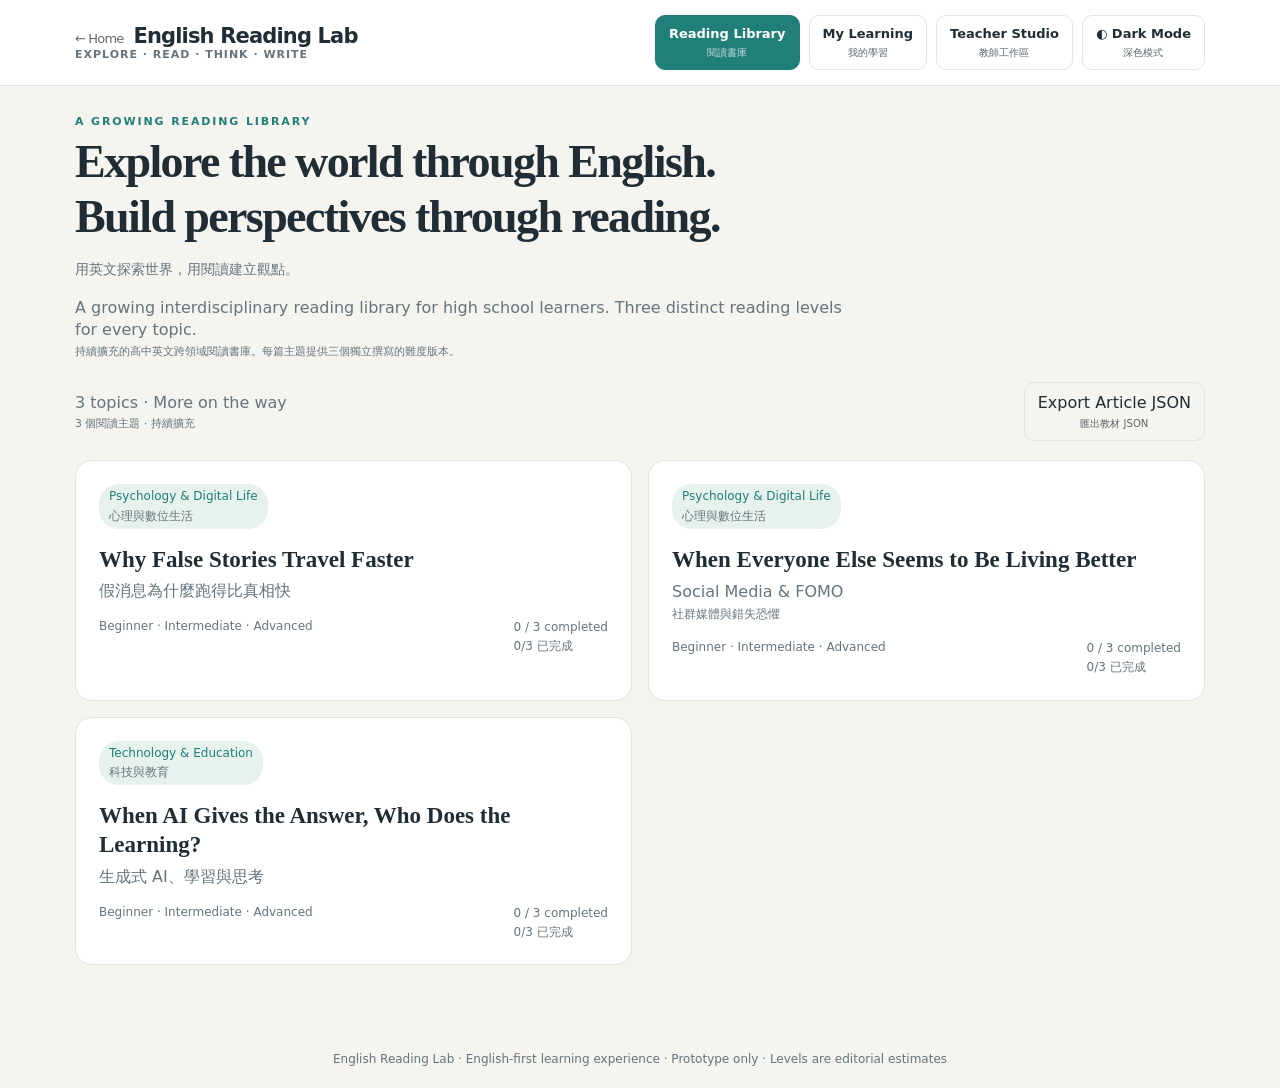
==== lab/index.html @ 75f2b455 "Publish site from english-story-quest@3a6ea9f" ====
<!doctype html><html lang="en"><head><meta charset="utf-8"><meta name="viewport" content="width=device-width,initial-scale=1"><title>English Reading Lab | Explore · Read · Think · Write</title><style>
:root{--bg:#f5f4ef;--surface:#fff;--ink:#202d35;--muted:#65747e;--accent:#207f78;--line:#dfe5df;--soft:#e7f2ec;--gold:#926b2f}*{box-sizing:border-box}body{margin:0;background:var(--bg);color:var(--ink);font-family:system-ui,-apple-system,'Noto Sans TC','Microsoft JhengHei',sans-serif}button,input,textarea,select{font:inherit}button{cursor:pointer}button:focus-visible,input:focus-visible,textarea:focus-visible{outline:3px solid #6db8a6;outline-offset:2px}a{color:var(--accent)}header{border-bottom:1px solid var(--line);background:var(--surface);position:sticky;top:0;z-index:10}.head{max-width:1180px;margin:auto;padding:15px 25px;display:flex;align-items:center;justify-content:space-between;gap:16px}.brand{font-weight:800;letter-spacing:-.04em;font-size:21px}.brand small{display:block;font-size:11px;letter-spacing:.09em;font-weight:600;color:var(--muted)}nav{display:flex;gap:9px;flex-wrap:wrap}nav button,.softbtn{background:transparent;border:1px solid var(--line);border-radius:10px;padding:9px 13px;color:var(--ink)}nav button.active,.primary{background:var(--accent)!important;color:white!important;border-color:var(--accent)!important}.primary{border:1px solid var(--accent);padding:10px 17px;border-radius:10px}.wrap{max-width:1180px;margin:auto;padding:29px 25px 65px}.eyebrow{text-transform:uppercase;letter-spacing:.17em;color:var(--accent);font-size:11px;font-weight:800}.intro{margin:0 0 23px}.intro h1{font-family:Georgia,'Noto Serif TC',serif;font-size:clamp(28px,4vw,46px);letter-spacing:-.035em;margin:7px 0 10px}.muted{color:var(--muted)}.grid{display:grid;grid-template-columns:repeat(2,minmax(0,1fr));gap:16px}.card,.panel{background:var(--surface);border:1px solid var(--line);border-radius:17px;padding:23px}.card{cursor:pointer;transition:transform .15s,border-color .15s}.card:hover{transform:translateY(-2px);border-color:var(--accent)}.tag{font-size:12px;color:var(--accent);background:var(--soft);border-radius:20px;padding:4px 10px;display:inline-block}.card h2{font-family:Georgia,serif;font-size:23px;margin:16px 0 5px;line-height:1.27}.card p{margin:7px 0 17px}.cardfoot{display:flex;justify-content:space-between;color:var(--muted);font-size:12px}.back{border:0;background:transparent;color:var(--accent);padding:4px 0 19px}.reader{max-width:870px;margin:auto}.readingtitle{font-family:Georgia,serif;font-size:clamp(30px,4vw,42px);margin:10px 0}.toolbar{display:flex;align-items:center;gap:9px;flex-wrap:wrap;margin:20px 0}.seg{display:flex;gap:4px;padding:4px;border:1px solid var(--line);background:var(--surface);border-radius:11px;flex-wrap:wrap}.seg button{border:0;background:transparent;border-radius:8px;padding:8px 12px;color:var(--ink)}.seg button.selected{background:var(--accent);color:#fff}.article{padding:34px 38px}.article p.en{font-family:Georgia,'Noto Serif',serif;font-size:var(--article-size,19px);line-height:1.95;color:#26323a;margin:0 0 22px}.article p.cn{background:#f5f8f4;border-left:3px solid #8bbba9;color:#54656d;font-size:14px;line-height:1.85;padding:11px 15px;margin:-9px 0 25px}.article p.cn.hidden{display:none}.word{border-bottom:2px dotted #6eae9d;cursor:pointer;background:#eef9f4;border-radius:3px;padding:1px 0}.word:focus{outline:2px solid var(--accent)}.phrase-mark{background:#fff0d1;border-bottom:2px dashed #bb842b}.dark .phrase-mark{background:#644c28;border-color:#efc06c}.detail{background:var(--soft);border:1px solid #c9e0d6;border-radius:13px;padding:15px;margin:15px 0}.bar{display:flex;justify-content:space-between;gap:12px;align-items:center;flex-wrap:wrap}.tabbar{display:flex;gap:5px;flex-wrap:wrap;margin-top:20px}.tabbar button{padding:12px 16px;background:transparent;border:0;border-bottom:2px solid transparent;color:var(--muted)}.tabbar button.active{border-color:var(--accent);color:var(--accent);font-weight:700}.section{padding:22px 0}.item{padding:16px 0;border-bottom:1px solid var(--line)}.item:last-child{border:0}.item strong{font-size:17px}.quote{font-family:Georgia,serif;font-size:21px;line-height:1.7;border-left:4px solid #bda26f;padding:5px 20px;color:#47525a}.option{display:block;padding:10px 12px;border:1px solid var(--line);border-radius:9px;margin:8px 0;cursor:pointer}.option:has(input:checked){border-color:var(--accent);background:var(--soft)}.option input{margin-right:10px}.correct{color:#16715a}.wrong{color:#bb5047}textarea,input[type=text],input[type=url]{width:100%;padding:11px 12px;border:1px solid #cad6d0;border-radius:9px;background:#fff;color:var(--ink)}textarea{min-height:135px;line-height:1.6}.teacher{display:grid;grid-template-columns:1fr 1fr;gap:17px}.teacher .wide{grid-column:1/-1}pre{white-space:pre-wrap;word-break:break-word;background:#f2f4f2;border:1px solid var(--line);border-radius:12px;padding:16px;font-size:13px;max-height:330px;overflow:auto}.notice{background:#fff8e8;padding:14px 17px;border-radius:12px;border:1px solid #f0ddad}.small{font-size:12px}.hiddenview{display:none!important}footer{padding:22px;text-align:center;color:var(--muted);font-size:12px}.stat{font-size:26px;font-weight:800}.pill{display:inline-block;padding:5px 9px;border-radius:12px;background:var(--soft);font-size:12px;color:var(--accent);margin:4px}.dark{--bg:#15222a;--surface:#1d3038;--ink:#e8eee9;--muted:#b3c3c4;--line:#36515a;--soft:#1a4946;--accent:#70d5be}.dark .article p.en{color:#edf4f3}.dark .article p.cn,.dark pre{background:#213b43;color:#d3dfdd}.dark textarea,.dark input[type=text],.dark input[type=url]{background:#16282f;color:#edf5f0}.dark .notice{background:#3a3124;color:#f3e7cf;border-color:#675539}.dark .word{background:#26524e}.compare-section{margin:18px 0 26px;padding:18px 0;border-bottom:1px solid var(--line)}.compare-grid{display:grid;grid-template-columns:repeat(3,minmax(0,1fr));gap:12px}.compare-cell{border:1px solid var(--line);border-radius:12px;padding:15px;background:var(--surface);line-height:1.75;overflow-wrap:anywhere}.compare-cell p{margin:9px 0}.compare-cn{font-size:12px;color:var(--muted)}.author-help{line-height:1.7}.quotation{border-left:3px solid var(--gold);padding:10px 16px;background:var(--soft);margin-top:16px}@media(max-width:760px){.compare-grid{grid-template-columns:1fr}.grid,.teacher{grid-template-columns:1fr}.teacher .wide{grid-column:1}.head{padding:12px 15px;align-items:flex-start;flex-direction:column}.wrap{padding:19px 14px}.article{padding:20px}.card,.panel{padding:18px}.toolbar{align-items:flex-start}.article p.en{font-size:18px}}

/* English-first bilingual interface */
.hero-zh{display:block;font-family:system-ui,'Noto Sans TC',sans-serif;font-size:clamp(12px,1.35vw,15px);letter-spacing:0;font-weight:400;color:var(--muted);line-height:1.7;margin-top:13px}
.ui-en{display:block;font-size:1em;line-height:1.35;font-weight:inherit}
.ui-zh{display:block;font-family:system-ui,'Noto Sans TC',sans-serif;font-size:.68em;line-height:1.45;font-weight:400;letter-spacing:0;color:var(--muted);margin-top:3px}
button .ui-zh,.primary .ui-zh,nav button.active .ui-zh{color:inherit;opacity:.72;font-size:10px}
nav button,.toolbar button,.tabbar button{line-height:1.2;text-align:center}
nav button .ui-en,.tabbar button .ui-en{font-size:13px;font-weight:650}
.intro h1{line-height:1.19}.intro h1 .hero-zh{font-size:14px}
.card .ui-zh{font-size:12px}.teacher label .ui-en{font-weight:600}
.intro>p.muted{max-width:780px}
@media(max-width:700px){nav button{padding:8px 9px}nav{gap:5px}.toolbar button{padding:8px 10px}.ui-zh{font-size:10px}}
.font-control{font-size:12px;min-width:66px}.toolbar input[type=range]{width:105px;accent-color:var(--accent)}#fontValue{font-size:12px;min-width:34px;color:var(--muted)}.read-paragraph{position:relative;padding:12px 12px 2px;border-radius:12px;border:1px solid transparent}.read-paragraph.speaking{background:var(--soft);border-color:var(--accent)}.paragraph-actions{display:flex;align-items:center;gap:7px;margin-bottom:9px}.paragraph-actions button{padding:5px 10px;font-size:12px}.paragraph-number{color:var(--muted);font-size:11px;margin-right:auto}.read-paragraph .en{margin-bottom:12px}.read-paragraph .cn{margin-top:0}.audio-status{font-size:12px;color:var(--muted)}@media(max-width:760px){.toolbar input[type=range]{width:85px}}

.watch-grid{display:grid;grid-template-columns:repeat(auto-fit,minmax(250px,1fr));gap:16px;margin-top:20px}.watch-card{border:1px solid var(--line);border-radius:16px;padding:20px;display:flex;flex-direction:column;gap:10px;background:var(--card,#fff)}.watch-card h3{font-size:1.15rem;margin:0;line-height:1.38}.watch-card p{margin:0;line-height:1.55}.watch-meta{display:flex;gap:10px;align-items:center;flex-wrap:wrap;font-size:.77rem;color:var(--muted,#64748b)}.watch-tag{background:#e0f2fe;color:#075985;border-radius:50px;font-weight:800;padding:5px 10px}.watch-zh{font-size:.79rem;opacity:.7}.watch-question{font-size:.85rem;margin-top:auto!important;padding-top:8px}.watch-link{display:flex;justify-content:center;align-items:center;gap:10px;padding:14px 18px;border-radius:11px;background:#0f766e!important;color:white!important;font-weight:800;text-decoration:none!important;margin-top:auto;text-align:center;box-shadow:0 4px 14px #0f766e33}.watch-link small{font-size:.67rem;font-weight:400;opacity:.84}.watch-link:hover{background:#115e59!important;transform:translateY(-1px)}.watch-link:focus-visible{outline:3px solid #f59e0b;outline-offset:3px}
</style></head><body><header><div class="head"><div class="brand"><a href="../" style="font-size:13px;font-weight:400;color:inherit;opacity:.7;text-decoration:none;margin-right:10px">← Home</a>English Reading Lab <small>EXPLORE · READ · THINK · WRITE</small></div><nav><button data-nav="library" class="active">探索書庫</button><button data-nav="saved">我的學習</button><button data-nav="teacher">教師工作區</button><button id="themeBtn">◐ 深色模式</button></nav></div></header><main class="wrap"><section id="libraryView"><div class="intro"><div class="eyebrow">A growing reading library</div><h1>Explore the world through English.<br>Build perspectives through reading.<span class="hero-zh" lang="zh-Hant">用英文探索世界，用閱讀建立觀點。</span></h1><p class="muted">持續擴充的高中英文跨領域閱讀書庫。每篇主題提供三個獨立撰寫的難度版本。</p></div><div class="bar" style="margin:10px 0 19px"><span class="muted" id="libraryCount"></span><button class="softbtn" id="exportBtn">匯出教材 JSON</button></div><div id="cards" class="grid"></div></section><section id="readerView" class="hiddenview reader"><button id="backBtn" class="back">← 返回閱讀書庫</button><div class="eyebrow" id="category"></div><h1 class="readingtitle" id="readingTitle"></h1><p class="muted" id="subtitle"></p><div class="toolbar"><div class="seg" id="levels"></div><button id="compareBtn" class="softbtn">逐段比較三階文章</button><button id="translateBtn" class="softbtn">顯示段落翻譯</button><button id="speakBtn" class="softbtn" title="Play entire article">▶ Play All<span class="ui-zh">朗讀全文</span></button><button id="stopBtn" class="softbtn" title="Stop speaking">■ Stop<span class="ui-zh">停止朗讀</span></button><label class="font-control" for="fontRange"><span class="ui-en">Text Size</span><span class="ui-zh">字體大小</span></label><button id="fontMinus" class="softbtn" aria-label="Decrease text size">A−</button><input id="fontRange" type="range" min="16" max="30" step="1" value="19" aria-label="Article text size"><button id="fontPlus" class="softbtn" aria-label="Increase text size">A+</button><output id="fontValue" for="fontRange">19px</output></div><div class="bar muted small"><span id="levelInfo"></span><span id="progressInfo"></span></div><div id="comparison" class="panel hiddenview" style="margin:16px 0"></div><div class="panel article" id="article"></div><div id="wordDetail" class="detail hiddenview" role="status"></div><div class="bar" style="margin-top:16px"><span class="muted small">綠色：單字｜橘色：片語與慣用語，點擊整組查看解析及收藏</span><button class="primary" id="doneBtn">標記這個等級已讀完</button></div><div class="tabbar" id="tabs"><button data-tab="words" class="active">重點字彙</button><button data-tab="phrases">片語與 Idioms</button><button data-tab="writing">作文句型</button><button data-tab="quiz">閱讀測驗</button><button data-tab="reflection">延伸思考</button><button data-tab="videos">Watch & Explore<span class="ui-zh">延伸影音</span></button><button data-tab="sources">來源與說明</button></div><div class="panel section" id="tabContent"></div></section><section id="savedView" class="hiddenview"><div class="intro"><div class="eyebrow">Learning journal</div><h1>我的學習紀錄</h1><p class="muted">依目前瀏覽器儲存，沒有登入、跨裝置同步或雲端備份。</p></div><div class="grid"><div class="panel"><div class="stat" id="completeStat">0</div><p>已完成的「主題 × 難度」閱讀次數</p></div><div class="panel"><div class="stat" id="wordStat">0</div><p>收藏單字數</p></div></div><div class="panel" style="margin-top:18px"><h2>已收藏單字</h2><div id="savedWords"></div></div><div class="panel" style="margin-top:18px"><h2>閱讀紀錄</h2><div id="savedReading"></div></div></section><section id="teacherView" class="hiddenview"><div class="intro"><div class="eyebrow">Editor workspace · Offline-first</div><h1>文章與教材管理</h1><p class="muted">輸入主題或新聞網址，產生可供 ChatGPT／Claude 使用的完整教材指令，再把生成的 JSON 匯入書庫。</p></div><div class="teacher"><div class="panel"><h2>① 準備文章主題</h2><label for="authorSelect">作家敘事風格參考（500 位可選）</label><select id="authorSelect" style="display:block;width:100%;padding:10px;margin:8px 0 10px;border-radius:8px;border:1px solid var(--line)"></select><p id="authorDetails" class="small muted author-help"></p><label for="styleNotes">自訂文風目標（可選）</label><input id="styleNotes" type="text" placeholder="e.g., warm humor, suspense, dialogue, reflection"><p class="small muted">作家僅提供高層次創作特色參考，不逐句模仿在世作家的可辨識文筆。</p><label for="sourceType">資料來源</label><select id="sourceType" style="display:block;width:100%;padding:10px;margin:8px 0 15px;border-radius:8px;border:1px solid var(--line)"><option value="topic">Explore a Topic</option><option value="url">News / Website URL</option><option value="research">Research / PDF Summary</option></select><label for="sourceInput">主題、網址或原文</label><textarea id="sourceInput" placeholder="e.g., Why do we compare ourselves with others? Or paste a news URL"></textarea><p class="small muted">貼上網址不會自動擷取網站內容；必須在可上網的 AI 對話中查證後生成。</p><button id="promptBtn" class="primary">生成可複製的 AI 指令</button></div><div class="panel"><h2>② 複製指令給 AI</h2><p class="small muted">要求三篇獨立文章、繁中翻譯、分級測驗、作文句型、可查核來源，以及可匯入的 JSON。</p><pre id="promptOut">先在左側輸入主題，再按下「生成可複製的 AI 指令」。</pre><button id="copyPrompt" class="softbtn">複製指令</button></div><div class="panel wide"><h2>③ 匯入新文章</h2><p class="muted small">把 AI 回傳的單篇 JSON 物件貼入以下欄位，或選擇 .json 檔案。系統只做結構基本驗證；事實、文法、來源及 CEFR 難度仍須教師審核。</p><textarea id="importText" placeholder='貼上教材 JSON 物件（包含 id、category、title、levels、vocab、patterns、quiz）'></textarea><div class="toolbar"><input type="file" accept="application/json,.json" id="fileInput" aria-label="選取 JSON 檔案"><button id="importBtn" class="primary">驗證並加入書庫</button><button id="exportAll" class="softbtn">備份所有文章 JSON</button></div><div id="importStatus" class="small" role="status"></div></div><div class="panel wide notice"><strong>目前第一版的邊界：</strong>閱讀、三階切換、翻譯、收藏、測驗、寫作與匯入匯出均可離線操作；「根據網址查資料並生成文章」需外部 AI 與網路查核。本頁沒有內建 AI API、不會宣稱已完成來源查核，也不會直接發布到雲端。</div></div></section></main><footer>English Reading Lab · English-first learning experience · Prototype only · Levels are editorial estimates</footer><script>const BUILTIN=[{"id": "fomo", "category": "心理與數位生活", "title": "When Everyone Else Seems to Be Living Better", "subtitle": "社群媒體與錯失恐懼", "source": "原創教學文章；心理學概念為一般知識，非特定研究報導", "levels": {"beginner": {"title": "The Photos That Changed Mia’s Mood", "paras": [["Mia had a good Saturday. She read a novel, cooked lunch with her father, and helped her younger brother with his homework. In the evening, she felt calm and satisfied. Then she opened a social media app.", "Mia 度過了愉快的星期六。她讀了小說、和爸爸一起煮午餐，也幫弟弟寫功課。晚上她感到平靜又滿足，接著卻打開了社群媒體。"], ["Her classmates were sharing photos from a concert. One friend had visited a beautiful café, and another was traveling with her family. Mia looked at her own day again. Suddenly, reading at home did not seem exciting enough. She began to wonder whether she had missed something important.", "同學們正在分享演唱會照片，有人去了漂亮的咖啡館，也有人和家人旅行。Mia 回頭看自己的這一天，突然覺得在家讀書似乎不夠精彩。她開始懷疑自己是否錯過了重要的事情。"], ["This feeling is often called the fear of missing out, or FOMO. People may feel it when they see others having experiences they do not have. Social media makes these experiences easy to see, but a picture only shows a small part of someone’s life.", "這種感覺常稱為錯失恐懼（FOMO）。當人們看到別人擁有自己沒有的經驗時，就可能產生這種感受。社群媒體讓這些經驗隨手可見，但照片往往只呈現生活的一小部分。"], ["Mia decided to put her phone away and think about what she truly enjoyed. Her day had not become worse because someone else had gone to a concert. She still remembered laughing with her brother and finishing a wonderful chapter of her book.", "Mia 決定放下手機，想想自己真正喜歡的事。別人去了演唱會，並不會讓她的一天變差。她依然記得和弟弟一起笑，以及讀完精彩書籍章節的快樂。"], ["The next time Mia saw exciting photos online, she tried a simple question: “Do I want this experience, or do I only want to look as happy as the people in the picture?” The question did not remove every uncomfortable feeling, but it helped her choose how to spend her time.", "下一次看到社群上的精彩照片時，Mia 試著問自己：「我是想要這種經驗，還是只想看起來和照片裡的人一樣快樂？」這個問題沒有消除所有不舒服的感受，卻幫助她更有意識地安排時間。"]]}, "intermediate": {"title": "The Quiet Saturday That Suddenly Felt Inadequate", "paras": [["Until she opened social media, Mia had considered her Saturday a success. She had enjoyed a novel, prepared lunch with her father, and helped her brother solve a difficult math problem. Yet photographs of friends at concerts and fashionable cafés made her ordinary afternoon feel strangely disappointing. Nothing about her day had changed; what had changed was the standard by which she judged it.", "在打開社群媒體前，Mia 一直覺得自己的星期六過得不錯。她讀了小說、和爸爸煮午餐，也幫弟弟解出一道數學難題。然而，朋友在演唱會及時髦咖啡館的照片，卻讓這個平凡下午突然顯得令人失望。她的一天沒有改變，改變的是她用來評價這一天的標準。"], ["Psychologists use the term fear of missing out, or FOMO, to describe anxiety that others may be enjoying rewarding experiences without us. Although the feeling existed long before smartphones, digital platforms can make comparisons more frequent. We are repeatedly shown carefully selected moments while remaining largely unaware of the boredom, disagreements, and routine that surround them.", "心理學家使用「錯失恐懼」（FOMO）來描述一種焦慮：擔心別人正在享受有價值的經驗，而自己卻沒有參與。這種感受早在智慧型手機問世前就已存在，但數位平台可能讓比較變得更加頻繁。我們不斷看見別人精心挑選的瞬間，卻幾乎看不見背後的無聊、爭執與日常。"], ["The difficulty is not that people share happy memories. Rather, it is that viewers may treat those selected images as a complete account of everyone else’s life. As a result, an enjoyable evening at home can appear less valuable than an event we never wanted to attend in the first place. The comparison quietly changes our priorities.", "問題不在於人們分享快樂回憶，而在於觀看者可能把經過挑選的照片當成別人生活的全貌。因此，即使原本很享受在家度過的夜晚，也可能覺得它不如自己原本根本不想參加的活動有價值。這樣的比較悄悄改變了我們的優先順序。"], ["Mia began experimenting with a small habit: before opening an app, she asked what she expected to gain from it. Was she looking for a message from a friend, useful information, or simply relief from boredom? This pause helped her notice when she was scrolling automatically rather than intentionally.", "Mia 開始嘗試一個小習慣：每次打開 App 前，先問自己希望從中獲得什麼。她是在等朋友訊息、尋找有用資訊，還是單純想擺脫無聊？這短暫的停頓讓她察覺自己何時是在無意識滑手機，而非有目的地使用。"], ["Her experience suggests that a healthier relationship with social media does not necessarily require avoiding it altogether. Instead, it may begin with recognizing a simple distinction: observing someone else’s happiness is not evidence that our own life is lacking.", "她的經驗顯示，與社群媒體建立更健康的關係，不一定得完全遠離它。相反地，起點可能是認清一個簡單的區別：看見別人的快樂，並不代表自己的生活有所欠缺。"]]}, "advanced": {"title": "When Curated Happiness Becomes a Measuring Stick", "paras": [["Mia’s Saturday had been, by any reasonable standard, satisfying. She had read without interruption, cooked with her father, and helped her younger brother overcome a frustrating homework problem. Nevertheless, after encountering an endless succession of photographs documenting concerts, travel, and stylish restaurants, she found herself reconsidering what had seemed like a perfectly worthwhile day. The experience illustrates a curious feature of social comparison: satisfaction can deteriorate even when the underlying circumstances remain unchanged.", "從任何合理標準來看，Mia 的星期六都很充實。她不受打擾地閱讀、和父親下廚，並協助弟弟克服令人挫折的作業難題。然而，在接連看見演唱會、旅行與時髦餐廳的照片後，她開始重新評價原本覺得很值得的一天。這段經驗說明社會比較的一個微妙特性：即使實際情況完全沒有改變，滿足感仍可能下降。"], ["The fear of missing out, commonly abbreviated as FOMO, refers to unease arising from the possibility that others are enjoying experiences from which we are absent. Digital platforms do not create the desire to belong; that desire is deeply familiar to human beings. What these platforms can change, however, is the frequency and visibility of opportunities for comparison, allowing countless selectively presented lives to compete for our attention.", "錯失恐懼（FOMO）指的是一種不安：擔心別人正在享受自己未能參與的經驗。數位平台並非創造了人們想要歸屬的渴望；這種渴望本來就是人類熟悉的感受。然而，平台可能改變比較機會出現的頻率與可見度，讓無數經過選擇呈現的生活片段爭奪我們的注意力。"], ["The distinction between representation and reality is therefore crucial. A photograph records an occasion, not the emotional texture of an entire week. Yet when selected highlights are repeatedly mistaken for ordinary life, viewers may evaluate their unedited routines against an unrealistic reference point. In such circumstances, the apparent inadequacy of one’s own experience is partly a consequence of the comparison itself.", "因此，區分呈現方式與現實至關重要。照片記錄的是某個場合，而不是整個星期的情緒樣貌。然而，當精選亮點一再被誤認為日常生活，觀看者便可能拿自己未經修飾的生活，與不切實際的參照標準比較。在這種情況下，自己的經驗看似不足，有一部分其實是比較行為本身造成的。"], ["It would be misleading, however, to conclude that social media is inherently harmful. Online communities can provide friendship, inspiration, and practical information, particularly for people whose interests are not shared by those around them. The more meaningful question concerns the conditions under which connection turns into competition—and whether users can recognize that transition before it shapes their decisions.", "然而，若因此認定社群媒體本質上有害，也會造成誤導。網路社群可以帶來友誼、靈感與實用資訊，對於周遭缺乏同好的人尤其如此。更有意義的問題在於：連結在什麼條件下變成競爭？使用者能否在它影響決定之前察覺這個轉變？"], ["Mia eventually developed a modest rule: she would check social media with a purpose rather than use it whenever silence felt uncomfortable. This strategy did not make comparison disappear, nor could it guarantee lasting contentment. It did, however, return one important decision to her: the authority to determine whether her day had been meaningful.", "後來 Mia 建立了一條簡單原則：使用社群媒體應帶著目的，而非每當安靜讓她不自在時就打開它。這項策略不會讓比較完全消失，也無法保證永久滿足；但它的確讓一項重要決定重新回到她手中：由自己判斷這一天是否有意義。"]]}}, "vocab": [{"w": "inadequate", "pos": "adj.", "meaning": "不足的；不夠好的", "example": "The plan seemed inadequate.", "family": "inadequacy (n.)"}, {"w": "curated", "pos": "adj.", "meaning": "經過挑選與編排的", "example": "Social feeds contain curated moments.", "family": "curate (v.)"}, {"w": "comparison", "pos": "n.", "meaning": "比較", "example": "The comparison was unfair.", "family": "compare (v.)"}, {"w": "recognize", "pos": "v.", "meaning": "察覺；認出", "example": "She recognized a pattern.", "family": "recognition (n.)"}, {"w": "circumstances", "pos": "n.", "meaning": "情況；環境", "example": "The circumstances had not changed.", "family": "circumstantial (adj.)"}, {"w": "distinction", "pos": "n.", "meaning": "區別", "example": "This distinction matters.", "family": "distinct (adj.)"}], "patterns": [{"frame": "This suggests that + 子句", "meaning": "這顯示／暗示……；用於審慎推論", "example": "This suggests that comparison can change how we evaluate our lives.", "tip": "若證據不足以確定因果，suggests 通常比 proves 更恰當。"}, {"frame": "In terms of + 名詞／V-ing", "meaning": "就……而言", "example": "In terms of personal satisfaction, a quiet day can still be meaningful.", "tip": "不可寫成 in terms to。"}, {"frame": "Although + 子句, 主句", "meaning": "雖然……，但……", "example": "Although the photos seemed exciting, Mia valued her own experience.", "tip": "英文正式寫作中，Although 子句後不再另外接 but。"}, {"frame": "It is worth considering whether + 子句", "meaning": "值得思考是否……", "example": "It is worth considering whether online comparison affects our choices.", "tip": "適合議論文提出問題或轉換論述角度。"}], "quiz": {"beginner": [{"q": "What made Mia question her Saturday?", "options": ["A math test", "Photos posted by her friends", "A phone call from her father", "Her unfinished novel"], "a": 1, "why": "第二段提到她看到同學的照片後開始覺得自己的週末不夠精彩。"}, {"q": "What does FOMO refer to?", "options": ["Fear of missing experiences", "Fear of reading difficult books", "A method of sharing photos", "A way to avoid friends"], "a": 0, "why": "第三段直接解釋 FOMO。"}], "intermediate": [{"q": "What does the writer suggest about social-media photos?", "options": ["They show complete personal histories", "They are usually impossible to understand", "They represent selected moments rather than whole lives", "They should never be shared"], "a": 2, "why": "第三段指出觀看者可能把精選圖片誤當成完整人生。"}, {"q": "Why does Mia pause before opening an app?", "options": ["To decide whether she has a purpose", "To turn off all notifications forever", "To compare her photos with others", "To avoid speaking to her brother"], "a": 0, "why": "第四段說明她先釐清打開 App 的目的。"}], "advanced": [{"q": "Which assumption does the author most directly challenge?", "options": ["Social connections matter to humans", "An exciting photograph represents ordinary life", "People sometimes compare themselves with others", "Online communities can offer information"], "a": 1, "why": "第三段指出照片並不能代表一整週的情緒樣貌，挑戰把精選亮點視為日常的假設。"}, {"q": "What best describes the author’s attitude toward social media?", "options": ["Entirely dismissive", "Unconditionally enthusiastic", "Qualified and balanced", "Unconcerned about its effects"], "a": 2, "why": "第四段同時指出社群媒體的風險及潛在益處，觀點有所保留且平衡。"}]}, "reflections": ["Is a meaningful day necessarily an exciting one? Explain your view.", "How could a student use social media without relying on it to judge personal success?"]}, {"id": "ai", "category": "科技與教育", "title": "When AI Gives the Answer, Who Does the Learning?", "subtitle": "生成式 AI、學習與思考", "source": "原創議題文章；不引用特定研究統計", "levels": {"beginner": {"title": "A Helpful Answer Is Not Always Learning", "paras": [["Leo had ten minutes to finish his science homework. He asked an AI chatbot a question, and a clear answer appeared immediately. He copied it into his notebook and felt relieved.", "Leo 只剩十分鐘能完成科學作業。他問了 AI 聊天機器人一個問題，清楚的答案立刻出現。他把答案抄進筆記本，鬆了一口氣。"], ["The next day, his teacher asked him to explain the answer in his own words. Leo could not do it. He realized that getting the correct answer was different from understanding the idea behind it.", "隔天老師請他用自己的話解釋答案，Leo 卻做不到。他發現取得正確答案，和真正理解背後概念，是兩回事。"], ["AI can help students study. It can explain new words, provide examples, and ask practice questions. However, students still need to check information and try solving problems on their own.", "AI 可以協助學生學習，像是解釋生字、提供例子、提出練習題。然而，學生仍需要查核資訊，並嘗試自己解決問題。"], ["Leo changed his method. Before asking AI for help, he wrote his best guess. Then he asked the chatbot to explain where his reasoning went wrong. Sometimes the tool made mistakes too, so he compared its answers with his textbook.", "Leo 改變了方法。向 AI 求助前，他先寫下自己的最佳猜測，再請聊天機器人指出推理哪裡有誤。有時工具也會犯錯，因此他會拿答案與教科書核對。"], ["After a week, Leo still used AI, but he used it to practice rather than to escape difficult work. The answers arrived quickly; understanding took more time.", "一週後，Leo 仍使用 AI，但把它用來練習，而不是逃避困難的工作。答案來得很快，理解卻需要更多時間。"]]}, "intermediate": {"title": "The Difference Between Receiving and Understanding", "paras": [["When Leo used an AI chatbot to complete his science assignment, the experience felt remarkably efficient. Within seconds, he received an explanation that sounded clearer than anything he could have written himself. Yet the following morning, when his teacher asked him to justify the answer, he discovered that fluency on a screen did not automatically become knowledge in his mind.", "Leo 使用 AI 聊天機器人完成科學作業時，覺得效率驚人。短短幾秒，他便獲得一段聽起來比自己寫的更清楚的解釋。然而隔天早上，老師請他說明理由時，他才發現螢幕上的流暢文字，不會自動變成腦中的知識。"], ["Generative AI can serve several useful roles in learning. For instance, it can present alternative explanations, help students examine a difficult passage, or offer practice questions. Nevertheless, its convenience introduces a challenge: learners may confuse familiarity with mastery, especially when an answer seems convincing.", "生成式 AI 在學習中可以發揮多種用途，例如提供不同解釋、協助分析難懂段落，或提出練習問題。然而便利性也帶來挑戰：當答案看起來有說服力時，學習者可能把熟悉感誤認為真正掌握。"], ["To address this problem, Leo adopted a three-step approach. First, he tried answering independently. Second, he asked AI for feedback instead of a finished response. Finally, he closed the chatbot and explained the concept without looking at his notes. This last step was uncomfortable, but it revealed gaps that passive reading had hidden.", "為了解決這個問題，Leo 採用三步驟。首先獨立作答，其次請 AI 回饋而非直接給完成版答案，最後關掉聊天視窗，不看筆記自行解釋概念。最後一步讓人不太舒服，卻能暴露被被動閱讀掩蓋的理解缺口。"], ["There is another reason to remain cautious: AI-generated responses can contain errors. A confident tone is not proof of accuracy. When information matters, students should compare explanations with reliable sources and ask whether the evidence supports the conclusion.", "另一個需要謹慎的原因是：AI 生成的回答也可能有錯誤。有自信的語氣不等於正確。當資訊很重要時，學生應與可靠來源比對，並檢查證據是否支持結論。"], ["The goal, therefore, is not to choose between technology and independent thought. It is to design a learning process in which technology supports the effort that produces understanding, rather than replacing it.", "因此，目標不是在科技與獨立思考之間二選一，而是設計一套學習流程，讓科技支持產生理解所需的努力，而不是取代這份努力。"]]}, "advanced": {"title": "The Illusion of Knowing in an Age of Instant Answers", "paras": [["The answer appeared almost before Leo had finished formulating the question. Written in confident, orderly sentences, the AI-generated explanation made a complicated scientific concept seem deceptively simple. Yet when he was subsequently asked to reconstruct the reasoning without assistance, the apparent clarity vanished. What he had acquired was access to an explanation, not necessarily the ability to produce or evaluate one.", "答案幾乎在 Leo 問完問題之前就出現了。AI 生成的解釋句子井然有序、語氣篤定，讓複雜的科學概念顯得異常簡單。然而，當他必須在沒有協助的情況下重新推導時，那份看似清晰的理解就消失了。他得到的是解釋的取得管道，而不一定是自行建立或評估解釋的能力。"], ["This distinction matters because learning is not synonymous with exposure to information. A polished response may reduce immediate confusion while leaving essential cognitive work unfinished. The learner still needs to distinguish evidence from assertion, connect new ideas with previous knowledge, and retrieve those ideas later without external prompts.", "這個區別很重要，因為學習不等於接觸資訊。一段精緻的回答可能立刻減少困惑，卻讓必要的認知工作尚未完成。學習者仍須區分證據與主張、把新觀念連結到既有知識，並在之後沒有外部提示的情況下提取這些觀念。"], ["It would nevertheless be mistaken to treat ease of access as an educational disadvantage in itself. Generative AI can provide multiple explanations, lower the barrier to asking questions, and offer opportunities for practice. Its educational value depends less on whether students use it than on what they are asked to do while using it. A chatbot that supplies completed work may encourage dependence; one that challenges an initial explanation can instead stimulate reflection.", "然而，把資訊容易取得本身視為教育上的缺點，也是不恰當的。生成式 AI 能提供多種解釋、降低提問門檻，並創造練習機會。它的教育價值，與其說取決於學生是否使用，不如說取決於學生使用時必須做什麼。提供完整作業的聊天機器人可能助長依賴；挑戰學生初步解釋的工具，則可能促進反思。"], ["Accuracy introduces a further complication. Language models can generate statements that are grammatically polished yet factually unsupported. Consequently, a convincing explanation should be treated as a claim to examine, not a conclusion to accept automatically. Source checking and independent verification become part of the learning task rather than optional activities performed afterward.", "正確性則帶來另一層複雜性。語言模型可能產生文法流暢、但缺乏事實支持的陳述。因此，有說服力的解釋應被視為需要檢視的主張，而不是直接接受的結論。來源查核與獨立驗證應成為學習任務的一部分，而非事後可有可無的活動。"], ["In terms of classroom practice, the most promising question may therefore be a design question: how can AI make worthwhile thinking more accessible without making thinking itself optional? The answer is unlikely to lie in either unrestricted automation or a blanket prohibition. It lies in placing genuine intellectual responsibility back in the hands of learners.", "就課堂實務而言，最值得問的或許是一個設計問題：如何讓 AI 降低有價值思考的門檻，卻不讓思考本身變成可省略的步驟？答案恐怕既不是毫無限制的自動化，也不是全面禁止，而是把真正的智識責任重新交還學習者。"]]}}, "vocab": [{"w": "fluency", "pos": "n.", "meaning": "流暢；流利", "example": "Fluency is not the same as understanding.", "family": "fluent (adj.)"}, {"w": "independently", "pos": "adv.", "meaning": "獨立地", "example": "Students should think independently.", "family": "independent (adj.)"}, {"w": "convincing", "pos": "adj.", "meaning": "有說服力的", "example": "A convincing tone can hide errors.", "family": "convince (v.)"}, {"w": "retrieve", "pos": "v.", "meaning": "提取；取回", "example": "Learners retrieve information from memory.", "family": "retrieval (n.)"}, {"w": "verification", "pos": "n.", "meaning": "查證", "example": "Verification remains important.", "family": "verify (v.)"}, {"w": "assistance", "pos": "n.", "meaning": "協助", "example": "He tried without assistance.", "family": "assist (v.)"}], "patterns": [{"frame": "It indicates that + 子句", "meaning": "這顯示……（較直接的結果解讀）", "example": "The result indicates that some students need more practice.", "tip": "動詞是 indicates，不是 indicateds；過去式為 indicated。"}, {"frame": "In terms of + 名詞／V-ing", "meaning": "就……方面而言", "example": "In terms of accuracy, every answer should be checked.", "tip": "terms 後面接 of。"}, {"frame": "With regard to + 名詞", "meaning": "關於……", "example": "With regard to AI use, clear learning goals matter.", "tip": "也可用 regarding + 名詞；不可寫 regarding to。"}, {"frame": "Rather than + V-ing / 名詞", "meaning": "而不是……", "example": "Students should evaluate evidence rather than accept it blindly.", "tip": "rather than 後的結構應與前文語意協調。"}], "quiz": {"beginner": [{"q": "Why could Leo not explain his science answer?", "options": ["He lost his textbook", "He copied an answer without understanding it", "His teacher changed the topic", "The classroom was too noisy"], "a": 1, "why": "文章指出取得答案不等於理解。"}, {"q": "What did Leo do before asking AI after changing his method?", "options": ["He wrote his own guess", "He copied the question twice", "He stopped studying", "He asked his brother"], "a": 0, "why": "第四段敘述他先寫出自己的猜測。"}], "intermediate": [{"q": "What does “familiarity with mastery” mean in the passage?", "options": ["Students should memorize every word", "Familiar-looking answers may not reflect true understanding", "AI is never useful", "Science is easier than other subjects"], "a": 1, "why": "第二段說明看似熟悉的答案可能讓人誤判學習成果。"}, {"q": "Why does Leo explain the concept with his notes closed?", "options": ["To practice handwriting", "To reveal gaps in understanding", "To save electricity", "To impress classmates"], "a": 1, "why": "第三段指出此步驟可以揭露被動閱讀掩蓋的理解缺口。"}], "advanced": [{"q": "Which statement best expresses the author’s central claim?", "options": ["AI should be completely removed from school", "Fast access to answers is equal to mastery", "Learning tasks should preserve learners’ intellectual responsibility", "Only scientific subjects benefit from AI"], "a": 2, "why": "最後一段強調以設計保留學習者真正的思考責任。"}, {"q": "What is the author’s view of a fluent AI explanation?", "options": ["It proves the answer is accurate", "It is a claim that may still require verification", "It should replace textbooks", "It is always misleading"], "a": 1, "why": "第四段明確指出流暢不等於事實正確。"}]}, "reflections": ["When is AI helping you think, and when is it thinking instead of you?", "Design one rule that would make AI-assisted homework more meaningful."]}];
const K='erl-v1-';function read(k,f){try{return JSON.parse(localStorage.getItem(K+k))??f}catch{return f}}function write(k,v){localStorage.setItem(K+k,JSON.stringify(v))}let custom=read('custom',[]),items=[...BUILTIN,...custom],state={page:'library',id:null,level:'intermediate',tab:'words',translation:false,compare:false,font:19};let done=read('done',{}),saved=read('words',{}),notes=read('notes',{}),scores=read('scores',{});const $=id=>document.getElementById(id),esc=s=>String(s??'').replace(/[&<>"']/g,c=>({'&':'&amp;','<':'&lt;','>':'&gt;','"':'&quot;',"'":'&#39;'}[c]));function article(){return items.find(x=>x.id===state.id)}function setPage(p){stopSpeech();state.page=p;['library','reader','saved','teacher'].forEach(n=>$(n+'View').classList.toggle('hiddenview',n!==p));document.querySelectorAll('[data-nav]').forEach(b=>b.classList.toggle('active',b.dataset.nav===p));if(p==='library')renderLibrary();if(p==='saved')renderSaved();window.scrollTo({top:0,behavior:'instant'})}document.querySelectorAll('[data-nav]').forEach(b=>b.onclick=()=>setPage(b.dataset.nav));$('backBtn').onclick=()=>setPage('library');$('themeBtn').onclick=()=>{document.body.classList.toggle('dark');write('dark',document.body.classList.contains('dark'))};if(read('dark',false))document.body.classList.add('dark');function renderLibrary(){$('libraryCount').textContent=`目前 ${items.length} 個示範／匯入主題 · 可持續擴充`; $('cards').innerHTML=items.map(x=>`<article class="card" data-id="${esc(x.id)}" tabindex="0" role="button" aria-label="閱讀 ${esc(x.title)}"><span class="tag">${esc(x.category)}</span><h2>${esc(x.title)}</h2><p class="muted">${esc(x.subtitle||'跨領域分級閱讀')}</p><div class="cardfoot"><span>Beginner · Intermediate · Advanced</span><span>${['beginner','intermediate','advanced'].filter(l=>done[x.id+':'+l]).length}/3 完成</span></div></article>`).join('');$('cards').querySelectorAll('.card').forEach(c=>{let fn=()=>openArticle(c.dataset.id);c.onclick=fn;c.onkeydown=e=>{if(e.key==='Enter'||e.key===' '){e.preventDefault();fn()}}})}function openArticle(id){stopSpeech();state.id=id;state.level='intermediate';state.tab='words';state.compare=false;state.translation=false;setPage('reader');renderReader()}const PHRASE_BANK=[
{phrase:"by any reasonable standard",type:"論述性固定表達",meaning:"以任何合理的標準來衡量；無論採取哪種合理判準",usage:"by + 衡量依據；any reasonable standard 強調判準的普遍性，並非『任何合理的標準旁邊』。",example:"By any reasonable standard, the project was a success.",writing:"By any reasonable standard, + 主詞 + 動詞..."},
{phrase:"in terms of",type:"介系詞片語",meaning:"就……而言；從……方面來看",usage:"後接名詞或動名詞，不直接接完整子句。",example:"In terms of learning outcomes, the program performed well.",writing:"In terms of + N, S + V..."},
{phrase:"due to",type:"原因片語",meaning:"由於；因為",usage:"後接名詞或名詞片語；because 後則可接子句。",example:"The event was postponed due to heavy rain.",writing:"Due to + N, S + V..."},
{phrase:"with regard to",type:"介系詞片語",meaning:"關於；就……而言",usage:"後接名詞；不可寫成 regarding to。",example:"With regard to student well-being, schools face new challenges.",writing:"With regard to + N, S + V..."},
{phrase:"rather than",type:"比較與選擇",meaning:"而不是；寧可……也不……",usage:"比較兩個選項或對照；注意前後結構平行。",example:"Students should question information rather than simply accept it.",writing:"S + V + A rather than B."},
{phrase:"as a result",type:"因果銜接語",meaning:"因此；結果",usage:"常用作句首轉折或連接上文結果。",example:"She slept poorly. As a result, she struggled to focus.",writing:"As a result, S + V..."},
{phrase:"on the other hand",type:"對比銜接語",meaning:"另一方面；相對而言",usage:"引入另一個對照觀點。",example:"AI saves time. On the other hand, it may reduce active practice.",writing:"On the other hand, S + V..."},
{phrase:"at the expense of",type:"抽象論述片語",meaning:"以犧牲……為代價",usage:"後接名詞或動名詞，常見於社會議題與學術論述。",example:"Convenience should not come at the expense of privacy.",writing:"A should not come at the expense of B."},
{phrase:"make sense of",type:"慣用表達",meaning:"理解；弄懂；理清",usage:"後接複雜資訊、經驗或狀況。",example:"It takes time to make sense of conflicting evidence.",writing:"make sense of + N"},
{phrase:"take ... for granted",type:"慣用語 idiom",meaning:"把……視為理所當然",usage:"... 位置通常是受詞，實際文章中可能插入不同名詞。",example:"We often take clean water for granted.",writing:"take + something + for granted"}
];
function phraseEntries(x){const text=Object.values(x.levels||{}).flatMap(l=>(l.paras||[]).map(p=>p[0])).join(' ');return [...(x.phrases||[]),...PHRASE_BANK.filter(p=>p.phrase.indexOf('...')<0&&new RegExp('\\b'+p.phrase.replace(/[.*+?^${}()|[\]\\]/g,'\\$&').replace(/\s+/g,'\\s+')+'\\b','i').test(text)&&!(x.phrases||[]).some(e=>e.phrase?.toLowerCase()===p.phrase.toLowerCase()))]}
function highlight(t,x){let entries=[...(x.vocab||[]).map(v=>({label:v.w,key:v.w.toLowerCase(),kind:'word'})),...phraseEntries(x).map(v=>({label:v.phrase,key:v.phrase.toLowerCase(),kind:'phrase'}))].filter(v=>v.label&&!v.label.includes('...')).sort((a,b)=>b.label.length-a.label.length);if(!entries.length)return esc(t);let occupied=[],matches=[];for(const e of entries){let re=new RegExp('\\b'+e.label.replace(/[.*+?^${}()|[\]\\]/g,'\\$&').replace(/\s+/g,'\\s+')+'\\b','gi');let m;while((m=re.exec(t))){if(!occupied.some(r=>m.index<r[1]&&m.index+m[0].length>r[0])){matches.push({start:m.index,end:m.index+m[0].length,...e});occupied.push([m.index,m.index+m[0].length])}}}matches.sort((a,b)=>a.start-b.start);let out='',pos=0;for(const m of matches){out+=esc(t.slice(pos,m.start));out+=`<span class="word ${m.kind==='phrase'?'phrase-mark':''}" tabindex="0" role="button" data-word="${esc(m.key)}" data-kind="${m.kind}" title="點擊查看${m.kind==='phrase'?'片語與慣用語':'單字'}解釋">${esc(t.slice(m.start,m.end))}</span>`;pos=m.end}return out+esc(t.slice(pos))}
function renderReader(){let x=article(),l=x.levels[state.level];$('category').textContent=x.category;$('readingTitle').textContent=l.title||x.title;$('subtitle').textContent=x.title+' · '+(x.subtitle||'');$('levels').innerHTML=['beginner','intermediate','advanced'].map(v=>`<button class="${state.level===v?'selected':''}" data-level="${v}" aria-pressed="${state.level===v}">${v[0].toUpperCase()+v.slice(1)}</button>`).join('');$('levels').querySelectorAll('button').forEach(b=>b.onclick=()=>{stopSpeech();state.level=b.dataset.level;renderReader()});$('translateBtn').textContent=state.translation?'隱藏段落翻譯':'顯示段落翻譯';$('compareBtn').textContent=state.compare?'關閉難度比較':'比較三階文章';$('levelInfo').textContent=({beginner:'Beginner · B1 參考',intermediate:'Intermediate · B1+–B2 參考',advanced:'Advanced · B2+ 參考'})[state.level]+' · '+l.paras.map(p=>p[0].split(/\s+/).length).reduce((a,b)=>a+b,0)+' words';$('progressInfo').textContent=done[x.id+':'+state.level]?'✓ Completed':'Not completed';$('article').style.setProperty('--article-size',state.font+'px');$('article').innerHTML=l.paras.map((p,i)=>`<section class="read-paragraph" data-pindex="${i}"><div class="paragraph-actions"><span class="paragraph-number">PARAGRAPH ${i+1} · 第 ${i+1} 段</span><button class="softbtn para-play" data-index="${i}" aria-label="Play paragraph ${i+1}">▶ Play <span class="ui-zh">播放</span></button><button class="softbtn para-stop" data-index="${i}" aria-label="Stop paragraph ${i+1}">■ Stop <span class="ui-zh">停止</span></button></div><p class="en">${highlight(p[0],x)}</p><p class="cn ${state.translation?'':'hidden'}">${esc(p[1]||'')}</p></section>`).join('');$('article').querySelectorAll('.para-play').forEach(b=>b.onclick=()=>playSpeech(Number(b.dataset.index)));$('article').querySelectorAll('.para-stop').forEach(b=>b.onclick=stopSpeech);$('fontRange').value=state.font;$('fontValue').textContent=state.font+'px';$('article').querySelectorAll('.word').forEach(el=>{let fn=()=>openWord(el.dataset.word);el.onclick=fn;el.onkeydown=e=>{if(e.key==='Enter'){fn()}}});$('wordDetail').classList.add('hiddenview');$('comparison').classList.toggle('hiddenview',!state.compare);if(state.compare){$('comparison').innerHTML='<h3>同一主題的三階逐段對照</h3><p class="muted small">依段落序號對齊：同一列比較 Beginner、Intermediate、Advanced；當三篇文章段數不同時顯示「此版本無對應段落」。對齊段號不代表內容完全相同。</p>'+Array.from({length:Math.max(...['beginner','intermediate','advanced'].map(v=>x.levels[v].paras.length))},(_,i)=>`<section class="compare-section"><h4>第 ${i+1} 段</h4><div class="compare-grid">${['beginner','intermediate','advanced'].map(v=>{let p=x.levels[v].paras[i];return `<div class="compare-cell"><span class="tag">${v}</span>${p?`<p>${esc(p[0])}</p>${state.translation?`<p class="compare-cn">${esc(p[1])}</p>`:''}`:'<p class="muted">此版本無對應段落</p>'}</div>`}).join('')}</div></section>`).join('')}renderTab()};function openWord(w){/* 2026-10-21：改用全站共用字卡 shared/wordcard.js，保留收藏 */let x=article(),entry=(x.vocab||[]).find(v=>v.w.toLowerCase()===w),phrase=!entry?phraseEntries(x).find(v=>v.phrase.toLowerCase()===w):null;if(!entry&&!phrase)return;let v=entry||phrase,key=entry?entry.w:phrase.phrase;if(entry&&window.EWProgress)EWProgress.markSeen(w,'lab');const rows=entry?[{dt:'In this article · 本文義',dd:esc(entry.meaning)},{dt:'Example · 例句',dd:'<em>'+esc(entry.example||'')+'</em>'},{dt:'Word family · 字族',dd:esc(entry.family||'—')}]:[{dt:'Meaning · 意思',dd:esc(phrase.meaning)},{dt:'Example · 例句',dd:'<em>'+esc(phrase.example||'')+'</em>'},{dt:'Usage · 用法',dd:esc(phrase.usage||'依上下文理解')},{dt:'For writing · 作文套用',dd:esc(phrase.writing||'—')}];const rec=window.EWProgress&&EWProgress.get(w);EWCard.open({word:key,label:key,pos:entry?entry.pos:(phrase.type||'phrase'),extraRows:rows,newContext:!!(rec&&rec.ctx&&rec.ctx.story&&rec.ctx.lab),actions:[{label:saved[key]?'★ Saved · 取消收藏':('☆ Save · 收藏'+(phrase?'片語':'單字')),onClick:()=>{if(saved[key])delete saved[key];else saved[key]={...v,w:key,pos:entry?entry.pos:phrase.type,meaning:entry?entry.meaning:phrase.meaning,topic:x.title};write('words',saved);openWord(w)}}]})}
const CURATED_VIDEOS={
 fomo:[
  {title:"Tips for reclaiming your peace of mind online",channel:"TED · Naomi Shimada",url:"https://www.ted.com/talks/naomi_shimada_tips_for_reclaiming_your_peace_of_mind_online",kind:"TED",desc:"Learn how to rethink online comparison and protect your sense of self.",zh:"重新思考社群比較與自我價值。",question:"How do social media metrics influence self-worth?"},
  {title:"What we're getting wrong about teens and tech",channel:"TED2026 · Candice Odgers",url:"https://www.ted.com/talks/candice_odgers_what_we_re_getting_wrong_about_teens_and_tech",kind:"TED",desc:"Explore a research-informed perspective on adolescents and digital technology.",zh:"從研究角度重新檢視青少年與科技的關係。",question:"What assumptions about technology should we question?"},
  {title:"Creation of mind beyond FOMO (Fear Of Missing Out)",channel:"TEDxIMIB · Prabal Chakraborty",url:"https://www.ted.com/talks/prabal_chakraborty_creation_of_mind_beyond_fomo_fear_of_missing_out",kind:"TEDx",desc:"A talk directly about fear of missing out and self-awareness.",zh:"直接討論 FOMO 與自我覺察。",question:"What can we do when we feel left out?"},
  {title:"Social media isn't bad: you're just using it wrong",channel:"TEDxCherryCreekWomen · Eva Amin",url:"https://www.ted.com/talks/eva_amin_social_media_isn_t_bad_you_re_just_using_it_wrong",kind:"TEDx",desc:"Consider a less pessimistic view of social media use.",zh:"探討社群媒體可能帶來的正面價值。",question:"Can social media be beneficial?"}
 ],
 ai:[{title:"How to make learning as addictive as social media",channel:"TED2023 · Luis von Ahn",url:"https://www.ted.com/talks/luis_von_ahn_how_to_make_learning_as_addictive_as_social_media",kind:"TED",desc:"How educational design can borrow ideas from digital engagement.",zh:"探索學習工具如何借鏡數位互動機制。",question:"What makes learning engaging?"}]
};
function validVideoUrl(url){try{let u=new URL(url);return u.protocol==='https:'&&['ted.com','www.ted.com','ed.ted.com','youtube.com','www.youtube.com','youtu.be','news.bbc.co.uk','www.bbc.com','www.reuters.com','apnews.com'].includes(u.hostname)}catch{return false}}
function videoPanel(x){const list=(Array.isArray(x.videos)?x.videos:CURATED_VIDEOS[x.id]||[]).filter(v=>v&&validVideoUrl(v.url));return `<h2>Watch & Explore <small class="ui-zh">延伸影音</small></h2><p class="muted">Go beyond the article with carefully selected talks, educational videos and reliable reports.<span class="ui-zh">透過演講、教育影片與可靠報導，延伸閱讀主題。</span></p><div class="watch-grid">${list.map((v,i)=>`<article class="watch-card"><div class="watch-meta"><span class="watch-tag">${esc(v.kind||'Video')}</span><span>${esc(v.channel||'Educational source')}</span></div><h3>${esc(v.title)}</h3><p>${esc(v.desc||'')}</p>${v.zh?`<p class="watch-zh">${esc(v.zh)}</p>`:''}${v.question?`<p class="watch-question"><b>Think about:</b> ${esc(v.question)}</p>`:''}<a class="watch-link" href="${esc(v.url)}" target="_blank" rel="noopener noreferrer" aria-label="Open video ${esc(v.title)}">▶ Watch Video <span>↗</span><small>開啟影片</small></a></article>`).join('')||'<p class="muted">No curated videos for this topic yet.<span class="ui-zh">本主題尚無精選影片，可由教師新增。</span></p>'}</div><p class="muted small" style="margin-top:16px">Links open the original provider. TEDx talks are independently organized and are not labeled TED-Ed. Video availability and view counts can change.<span class="ui-zh">連結開啟原站；TEDx 與 TED-Ed 不同，影片上架狀態及觀看數可能改變。</span></p>`}
function renderTab(){document.querySelectorAll('[data-tab]').forEach(b=>b.classList.toggle('active',b.dataset.tab===state.tab));let x=article(),el=$('tabContent');if(state.tab==='videos'){el.innerHTML=videoPanel(x)}else if(state.tab==='words'){el.innerHTML='<h2>重點字彙與詞族</h2>'+(x.vocab||[]).map(v=>`<div class="item"><strong>${esc(v.w)}</strong> <span class="muted">${esc(v.pos)}</span><p>${esc(v.meaning)}</p><p class="muted small">${esc(v.example)} · ${esc(v.family||'')}</p></div>`).join('')}else if(state.tab==='phrases'){let ps=phraseEntries(x);el.innerHTML='<h2>片語、慣用語與固定搭配</h2><p class="muted small">依文章三種版本中實際出現的詞組列出；點擊文章中的橘色標記可收藏。片語不一定都是 idiom，請分清一般固定搭配與慣用語。</p>'+(ps.length?ps.map(v=>`<div class="item"><strong>${esc(v.phrase)}</strong> <span class="tag">${esc(v.type||'片語')}</span><p>${esc(v.meaning)}</p><p class="small muted">用法：${esc(v.usage||'依上下文判讀')}</p><p><em>${esc(v.example||'')}</em></p><p class="small">作文應用：${esc(v.writing||'—')}</p></div>`).join(''):'<p>本篇尚未標註固定片語；匯入新教材時可透過 phrases 欄位補充。</p>')}else if(state.tab==='writing'){el.innerHTML='<h2>作文句型｜從閱讀遷移到寫作</h2>'+(x.patterns||[]).map(v=>`<div class="item"><strong>${esc(v.frame)}</strong><p>${esc(v.meaning)}</p><p><em>${esc(v.example)}</em></p><p class="muted small">提醒：${esc(v.tip)}</p></div>`).join('')+'<div class="item"><h3>本篇名言／閱讀箴言</h3>'+ (x.quote&&x.quote.text?`<blockquote class="quotation"><p>${esc(x.quote.text)}</p><p class="small muted">${esc(x.quote.author||'來源待核對')} · ${esc(x.quote.work||'')}</p>${x.quote.url&&/^https?:\/\//.test(x.quote.url)?`<a target="_blank" rel="noopener" href="${esc(x.quote.url)}">核對來源</a>`:''}</blockquote>`:'<blockquote class="quotation">'+(x.id==='fomo'?'“Not every meaningful moment needs an audience.”':'“A useful answer is not the same as an understood idea.”')+'<p class="small muted">原創閱讀箴言（非名人引述）</p></blockquote>')+'</div>'}else if(state.tab==='quiz'){let qs=(x.quiz||{})[state.level]||[];el.innerHTML='<h2>閱讀理解｜'+state.level+'</h2>'+qs.map((q,i)=>`<fieldset class="item" style="border:0;padding:15px 0"><legend><strong>${i+1}. ${esc(q.q)}</strong></legend>${q.options.map((o,j)=>`<label class="option"><input type="radio" name="q${i}" value="${j}">${esc(o)}</label>`).join('')}</fieldset>`).join('')+'<button class="primary" id="submitQuiz">提交答案</button><div id="quizResult" aria-live="polite"></div>';$('submitQuiz').onclick=()=>{let result=0,html='';qs.forEach((q,i)=>{let choice=el.querySelector('input[name="q'+i+'"]:checked');if(choice&&Number(choice.value)===q.a)result++;html+=`<div class="item"><strong>${i+1}. 正確答案：${esc(q.options[q.a])}</strong><p>${esc(q.why||'')}</p></div>`});scores[x.id+':'+state.level]={score:result,total:qs.length};write('scores',scores);$('quizResult').innerHTML=`<h3>Score: ${result} / ${qs.length}<small class="ui-zh">測驗得分</small></h3>`+html;};}else if(state.tab==='reflection'){let key=x.id+':'+state.level;el.innerHTML='<h2>英文延伸思考</h2>'+(x.reflections||[]).map(q=>`<p>• ${esc(q)}</p>`).join('')+'<textarea id="writingArea" placeholder="Write your thoughts in English. Your draft will be saved locally."></textarea><p class="muted small" id="noteStatus">輸入時自動儲存</p>';$('writingArea').value=notes[key]||'';$('writingArea').oninput=e=>{notes[key]=e.target.value;write('notes',notes);$('noteStatus').textContent='草稿已儲存於此瀏覽器'}}else{el.innerHTML=`<h2>來源與教材說明</h2><p>${esc(x.source||'來源待補')}</p><p>本文為獨立撰寫的英文教材。三階分級屬編輯參考，並非經標準化測驗驗證的 CEFR 級別。</p>`+(x.sources||[]).map(s=>`<p>${esc(s.title||s.url||'參考資料')} ${s.url&&/^https?:\/\//.test(s.url)?`<a href="${esc(s.url)}" target="_blank" rel="noopener">前往來源</a>`:''}</p>`).join('')}}document.querySelectorAll('[data-tab]').forEach(b=>b.onclick=()=>{state.tab=b.dataset.tab;renderTab()});$('translateBtn').onclick=()=>{state.translation=!state.translation;renderReader()};$('compareBtn').onclick=()=>{state.compare=!state.compare;renderReader()};$('fontMinus').onclick=()=>setFont(state.font-1);$('fontPlus').onclick=()=>setFont(state.font+1);$('fontRange').oninput=e=>setFont(Number(e.target.value));function setFont(v){state.font=Math.max(16,Math.min(30,v));$('article').style.setProperty('--article-size',state.font+'px');$('fontRange').value=state.font;$('fontValue').textContent=state.font+'px';try{localStorage.setItem('erl-font-size',String(state.font))}catch{}}$('doneBtn').onclick=()=>{done[state.id+':'+state.level]=true;write('done',done);renderReader()};$('speakBtn').onclick=()=>playSpeech(null);$('stopBtn').onclick=stopSpeech;let utterance=null,audioSequence=0;function stopSpeech(){audioSequence++;if(window.EWSpeech)EWSpeech.stop();else if('speechSynthesis' in window)window.speechSynthesis.cancel();utterance=null;document.querySelectorAll('.read-paragraph').forEach(el=>el.classList.remove('speaking'));}function playSpeech(index){/* 2026-10-21：改用全站共用播放器 shared/speech.js */const paras=article().levels[state.level].paras;const targets=index===null?paras.map((_,i)=>i):[index];const mark=i=>{document.querySelectorAll('.read-paragraph').forEach(el=>el.classList.remove('speaking'));if(i!=null){const sec=document.querySelector(`.read-paragraph[data-pindex="${i}"]`);if(sec)sec.classList.add('speaking')}};if(!window.EWSpeech||!EWSpeech.available()){alert('Speech playback is unavailable in this browser.／此瀏覽器不支援朗讀。');return}stopSpeech();EWSpeech.speak(targets.map(i=>paras[i][0]),{rate:.88,onStart:n=>mark(targets[n]),onDone:()=>mark(null)})}try{const storedFont=Number(localStorage.getItem('erl-font-size'));if(storedFont>=16&&storedFont<=30)state.font=storedFont}catch{};function renderSaved(){$('completeStat').textContent=Object.values(done).filter(Boolean).length;$('wordStat').textContent=Object.keys(saved).length;$('savedWords').innerHTML=Object.values(saved).map(w=>`<span class="pill" title="${esc(w.meaning)}">${esc(w.w)} · ${esc(w.meaning)}</span>`).join('')||'<p class="muted">尚無收藏</p>';$('savedReading').innerHTML=Object.entries(done).filter(x=>x[1]).map(([k])=>'<span class="pill">'+esc(k)+'</span>').join('')||'<p class="muted">尚無完成紀錄</p>'}function download(content,name){let blob=new Blob([content],{type:'application/json;charset=utf-8'}),url=URL.createObjectURL(blob),a=document.createElement('a');a.href=url;a.download=name;a.click();setTimeout(()=>URL.revokeObjectURL(url),1000)}function exportAll(){download(JSON.stringify(items,null,2),'english-reading-lab-library.json')}$('exportBtn').onclick=exportAll;$('exportAll').onclick=exportAll;const AUTHOR_LIBRARY=[{"name":"賴和","region":"台灣","identity":"小說家／詩人","notes":"台灣新文學之父"},{"name":"鍾理和","region":"台灣","identity":"小說家","notes":"《笠山農場》《原鄉人》"},{"name":"吳濁流","region":"台灣","identity":"小說家","notes":"《亞細亞的孤兒》"},{"name":"王文興","region":"台灣","identity":"小說家","notes":"《家變》《背海的人》"},{"name":"王禎和","region":"台灣","identity":"小說家","notes":"《嫁妝一牛車》"},{"name":"白先勇","region":"台灣","identity":"小說家","notes":"《台北人》《孽子》"},{"name":"琦君","region":"台灣","identity":"散文家","notes":"《煙愁》《三更有夢書當枕》"},{"name":"黃春明","region":"台灣","identity":"小說家／散文家","notes":"《兒子的大玩偶》《看海的日子》"},{"name":"張曉風","region":"台灣","identity":"散文家","notes":"《地毯的那一端》《促織》"},{"name":"張大春","region":"台灣","identity":"小說家","notes":"《野孩子》《城邦暴力團》"},{"name":"朱天心","region":"台灣","identity":"小說家","notes":"《古都》《初戀三重奏》"},{"name":"朱天文","region":"台灣","identity":"小說家","notes":"《荒人手記》，電影編劇合作"},{"name":"林海音","region":"台灣","identity":"小說家","notes":"《城南舊事》"},{"name":"林清玄","region":"台灣","identity":"散文家","notes":"《人間有味》《和時間賽跑》"},{"name":"楊逵","region":"台灣","identity":"小說家","notes":"《新聞配達夫》"},{"name":"陳映真","region":"台灣","identity":"小說家","notes":"《將軍族》《夜行貨車》"},{"name":"余光中","region":"台灣","identity":"詩人","notes":"《鄉愁》《聽聽那冷雨》"},{"name":"楊牧","region":"台灣","identity":"詩人","notes":"《編舟》《誕生地》"},{"name":"洛夫","region":"台灣","identity":"詩人","notes":"《石室之死亡》《魔歌》"},{"name":"鄭愁予","region":"台灣","identity":"詩人","notes":"《錯誤》《旅人》"},{"name":"痖弦","region":"台灣","identity":"詩人","notes":"《如歌的行板》《車過枋寮》"},{"name":"商禽","region":"台灣","identity":"詩人","notes":"《時間之旅》《金色的眼睛》"},{"name":"向陽","region":"台灣","identity":"詩人","notes":"《城市鳥》《在廟埕》"},{"name":"羅智成","region":"台灣","identity":"詩人","notes":"《隱形詩學》《時間廢墟》"},{"name":"林燿德","region":"台灣","identity":"詩人","notes":"《給另一位反對者的情書》"},{"name":"林亨泰","region":"台灣","identity":"詩人","notes":"現代詩推手，《長詩選》"},{"name":"陳雪","region":"台灣","identity":"小說家","notes":"《摩天大樓》《惡女書》"},{"name":"陳芳明","region":"台灣","identity":"評論家／詩人","notes":"《台灣新文學史》"},{"name":"陳黎","region":"台灣","identity":"詩人","notes":"《浮動國度》《時間之書》"},{"name":"平路","region":"台灣","identity":"小說家","notes":"《三寸金蓮》《行道天使》"},{"name":"駱以軍","region":"台灣","identity":"小說家","notes":"《西夏旅館》《明天森林》"},{"name":"吳明益","region":"台灣","identity":"小說家","notes":"《複眼人》《單車失竊記》"},{"name":"侯文詠","region":"台灣","identity":"小說家","notes":"《白色巨塔》《危險心靈》"},{"name":"九把刀","region":"台灣","identity":"小說家","notes":"《那些年，我們一起追的女孩》"},{"name":"簡媜","region":"台灣","identity":"散文家","notes":"《水問》《微物之美》"},{"name":"舒國治","region":"台灣","identity":"散文家","notes":"《台北小旅行》《理想的下午》"},{"name":"劉克襄","region":"台灣","identity":"散文家","notes":"《行過洛津》《島嶼春秋》"},{"name":"劉墉","region":"台灣","identity":"散文家","notes":"勵志散文，《超越自己》"},{"name":"李喬","region":"台灣","identity":"小說家","notes":"《寒夜三部曲》"},{"name":"李魁賢","region":"台灣","identity":"小說家","notes":"鄉土與歷史題材作品"},{"name":"李敏勇","region":"台灣","identity":"詩人","notes":"《思想起》"},{"name":"宋澤萊","region":"台灣","identity":"小說家","notes":"《阿盛正傳》"},{"name":"夏曼．藍波安","region":"台灣","identity":"小說家","notes":"《冷海情深》《黑色的翅膀》"},{"name":"郭強生","region":"台灣","identity":"小說家","notes":"《惑愛》《尋琴者》"},{"name":"朱少麟","region":"台灣","identity":"小說家","notes":"《紙上身影》"},{"name":"鍾文音","region":"台灣","identity":"小說家","notes":"《私小說》《伊甸的女人》"},{"name":"齊邦媛","region":"台灣","identity":"散文家","notes":"《巨流河》"},{"name":"蘇偉貞","region":"台灣","identity":"散文家","notes":"《天氣這樣美》"},{"name":"小野（李遠）","region":"台灣","identity":"小說家／編劇","notes":"《徵婚啟事》"},{"name":"龍應台","region":"台灣","identity":"散文家／評論家","notes":"《野火集》《大江大海一九四九》"},{"name":"胡晴舫","region":"台灣","identity":"散文家","notes":"《群島之光》"},{"name":"李琴峰","region":"台灣","identity":"小說家","notes":"直木賞得主，《彼岸花盛開之島》"},{"name":"楊雙子","region":"台灣","identity":"小說家","notes":"《花開時節》"},{"name":"楊富閔","region":"台灣","identity":"小說家","notes":"《花甲男孩轉大人》"},{"name":"童偉格","region":"台灣","identity":"小說家","notes":"《枷鎖》"},{"name":"許悔之","region":"台灣","identity":"詩人","notes":"《日常之猶》"},{"name":"羅門","region":"台灣","identity":"詩人","notes":"《殘雪》"},{"name":"鄭清文","region":"台灣","identity":"小說家","notes":"《青鳥》"},{"name":"陳柔縉","region":"台灣","identity":"散文家","notes":"《總統的親信》"},{"name":"藍博洲","region":"台灣","identity":"報導文學","notes":"《幌馬車之歌》"},{"name":"屈原","region":"華文（先秦）","identity":"詩人","notes":"《離騷》，楚辭代表"},{"name":"司馬遷","region":"華文（漢代）","identity":"史學家／散文家","notes":"《史記》，史家之絕唱"},{"name":"班固","region":"華文（漢代）","identity":"史學家","notes":"《漢書》"},{"name":"司馬相如","region":"華文（漢代）","identity":"辭賦家","notes":"《子虛賦》《上林賦》"},{"name":"陶淵明","region":"華文（魏晉）","identity":"詩人／散文家","notes":"《歸園田居》隱逸詩人"},{"name":"王維","region":"華文（唐代）","identity":"詩人","notes":"山水田園詩，《使至塞上》"},{"name":"李白","region":"華文（唐代）","identity":"詩人","notes":"浪漫詩人，《將進酒》"},{"name":"杜甫","region":"華文（唐代）","identity":"詩人","notes":"現實主義詩人，《春望》"},{"name":"白居易","region":"華文（唐代）","identity":"詩人","notes":"《長恨歌》《琵琶行》"},{"name":"韓愈","region":"華文（唐代）","identity":"散文家／詩人","notes":"古文運動領袖"},{"name":"柳宗元","region":"華文（唐代）","identity":"散文家／詩人","notes":"《捕蛇者說》"},{"name":"李商隱","region":"華文（唐代）","identity":"詩人","notes":"《錦瑟》"},{"name":"杜牧","region":"華文（唐代）","identity":"詩人","notes":"《清明》"},{"name":"歐陽修","region":"華文（宋代）","identity":"散文家／詩人","notes":"《醉翁亭記》"},{"name":"王安石","region":"華文（宋代）","identity":"政治家／散文家","notes":"變法家，《登飛來峰》"},{"name":"蘇洵","region":"華文（宋代）","identity":"散文家","notes":"唐宋八大家之一"},{"name":"蘇軾","region":"華文（宋代）","identity":"詩人／散文家／詞人","notes":"《赤壁賦》《念奴嬌·赤壁懷古》"},{"name":"蘇轍","region":"華文（宋代）","identity":"散文家","notes":"唐宋八大家之一"},{"name":"李清照","region":"華文（宋代）","identity":"詞人","notes":"婉約詞代表，《如夢令》"},{"name":"辛棄疾","region":"華文（宋代）","identity":"詞人","notes":"豪放詞代表，《破陣子》"},{"name":"陸游","region":"華文（宋代）","identity":"詩人／詞人","notes":"《釵頭鳳》愛國詩人"},{"name":"關漢卿","region":"華文（元代）","identity":"劇作家","notes":"元雜劇，《竇娥冤》"},{"name":"王實甫","region":"華文（元代）","identity":"劇作家","notes":"《西廂記》"},{"name":"馬致遠","region":"華文（元代）","identity":"劇作家","notes":"《天淨沙·秋思》"},{"name":"羅貫中","region":"華文（元明）","identity":"小說家","notes":"《三國演義》"},{"name":"施耐庵","region":"華文（元明）","identity":"小說家","notes":"《水滸傳》"},{"name":"吳承恩","region":"華文（明代）","identity":"小說家","notes":"《西遊記》"},{"name":"曹雪芹","region":"華文（清代）","identity":"小說家","notes":"《紅樓夢》"},{"name":"蒲松齡","region":"華文（清代）","identity":"小說家","notes":"《聊齋志異》"},{"name":"袁枚","region":"華文（清代）","identity":"詩人／散文家","notes":"《隨園詩話》"},{"name":"紀曉嵐","region":"華文（清代）","identity":"文學家","notes":"《四庫全書》總編纂"},{"name":"納蘭性德","region":"華文（清代）","identity":"詞人","notes":"《飲水詞》"},{"name":"龔自珍","region":"華文（清代）","identity":"詩人／思想家","notes":"《己亥雜詩》"},{"name":"魯迅","region":"華文（中國大陸）","identity":"小說家／散文家","notes":"《吶喊》《阿Q正傳》，新文化運動領袖"},{"name":"周作人","region":"華文（中國大陸）","identity":"散文家","notes":"《自己的園地》《雨天的書》"},{"name":"茅盾","region":"華文（中國大陸）","identity":"小說家","notes":"《子夜》，中國作協首任主席"},{"name":"巴金","region":"華文（中國大陸）","identity":"小說家","notes":"激流三部曲《家》《春》《秋》"},{"name":"老舍","region":"華文（中國大陸）","identity":"小說家／劇作家","notes":"《駱駝祥子》《茶館》"},{"name":"沈從文","region":"華文（中國大陸）","identity":"小說家","notes":"《邊城》，湘西風情書寫"},{"name":"張愛玲","region":"華文（中國大陸）","identity":"小說家","notes":"《傾城之戀》《色戒》"},{"name":"錢鍾書","region":"華文（中國大陸）","identity":"小說家／散文家","notes":"《圍城》，中西比較文學"},{"name":"楊絳","region":"華文（中國大陸）","identity":"小說家／散文家","notes":"《我們仨》《幹校六記》"},{"name":"朱自清","region":"華文（中國大陸）","identity":"散文家","notes":"《背影》《荷塘月色》"},{"name":"徐志摩","region":"華文（中國大陸）","identity":"詩人","notes":"《再別康橋》，新月派代表"},{"name":"冰心","region":"華文（中國大陸）","identity":"詩人／散文家","notes":"《繁星》《春水》，倡導「愛與童真」"},{"name":"胡適","region":"華文（中國大陸）","identity":"散文家／學者","notes":"白話文運動領袖，《嘗試集》"},{"name":"梁啟超","region":"華文（中國大陸）","identity":"散文家／思想家","notes":"改良派，《飲冰室合集》"},{"name":"林語堂","region":"華文（中國大陸）","identity":"散文家／小說家","notes":"《吾國與吾民》，幽默散文"},{"name":"郁達夫","region":"華文（中國大陸）","identity":"小說家","notes":"《沉淪》，現代文學先驅"},{"name":"丁玲","region":"華文（中國大陸）","identity":"小說家","notes":"《莎菲女士的日記》"},{"name":"曹禺","region":"華文（中國大陸）","identity":"劇作家","notes":"《雷雨》《日出》"},{"name":"田漢","region":"華文（中國大陸）","identity":"劇作家／詩人","notes":"中國國歌作詞者，《義勇軍進行曲》"},{"name":"汪曾祺","region":"華文（中國大陸）","identity":"小說家／散文家","notes":"《受戒》《大淖記事》"},{"name":"北島","region":"華文（中國大陸）","identity":"詩人","notes":"朦朧詩代表，《回答》"},{"name":"顧城","region":"華文（中國大陸）","identity":"詩人","notes":"朦朧詩代表，《一代人》"},{"name":"舒婷","region":"華文（中國大陸）","identity":"詩人","notes":"朦朧詩代表，《致橡樹》"},{"name":"海子","region":"華文（中國大陸）","identity":"詩人","notes":"《面朝大海，春暖花開》"},{"name":"余華","region":"華文（中國大陸）","identity":"小說家","notes":"《活著》《許三觀賣血記》"},{"name":"莫言","region":"華文（中國大陸）","identity":"小說家","notes":"諾貝爾文學獎，《紅高粱家族》"},{"name":"賈平凹","region":"華文（中國大陸）","identity":"小說家","notes":"《廢都》《秦腔》"},{"name":"王安憶","region":"華文（中國大陸）","identity":"小說家","notes":"《長恨歌》"},{"name":"韓少功","region":"華文（中國大陸）","identity":"小說家","notes":"《爸爸爸》，尋根文學"},{"name":"殘雪","region":"華文（中國大陸）","identity":"小說家","notes":"《黃泥街》，實驗小說"},{"name":"余秋雨","region":"華文（中國大陸）","identity":"散文家／評論家","notes":"《文化苦旅》"},{"name":"劉震雲","region":"華文（中國大陸）","identity":"小說家","notes":"《一句頂一萬句》"},{"name":"遲子建","region":"華文（中國大陸）","identity":"小說家","notes":"《額爾古納河右岸》"},{"name":"格非","region":"華文（中國大陸）","identity":"小說家","notes":"《人面桃花》《望春風》"},{"name":"麥家","region":"華文（中國大陸）","identity":"小說家","notes":"《解密》《暗算》"},{"name":"馮唐","region":"華文（中國大陸）","identity":"小說家／散文家","notes":"《萬物生長》"},{"name":"王小波","region":"華文（中國大陸）","identity":"小說家／散文家","notes":"《黃金時代》"},{"name":"路遙","region":"華文（中國大陸）","identity":"小說家","notes":"《平凡的世界》"},{"name":"張承志","region":"華文（中國大陸）","identity":"小說家","notes":"《心靈史》"},{"name":"張煒","region":"華文（中國大陸）","identity":"小說家","notes":"《古船》"},{"name":"劉慈欣","region":"華文（中國大陸）","identity":"科幻小說家","notes":"《三體》三部曲，雨果獎得主"},{"name":"韓寒","region":"華文（中國大陸）","identity":"小說家","notes":"《三重門》，新世代作家"},{"name":"郭敬明","region":"華文（中國大陸）","identity":"小說家","notes":"《幻城》《小時代》"},{"name":"張悅然","region":"華文（中國大陸）","identity":"小說家","notes":"《櫻桃之遠》"},{"name":"笛安","region":"華文（中國大陸）","identity":"小說家","notes":"《西決》《告別天堂》"},{"name":"阿來","region":"華文（中國大陸）","identity":"小說家","notes":"《塵埃落定》，茅盾文學獎"},{"name":"阿城","region":"華文（中國大陸）","identity":"小說家","notes":"《棋王》"},{"name":"王朔","region":"華文（中國大陸）","identity":"小說家","notes":"《動物兇猛》《看上去很美》"},{"name":"李洱","region":"華文（中國大陸）","identity":"小說家","notes":"《應物兄》"},{"name":"閻連科","region":"華文（中國大陸）","identity":"小說家","notes":"《丁莊夢》"},{"name":"于堅","region":"華文（中國大陸）","identity":"詩人","notes":"《0檔案》"},{"name":"西川","region":"華文（中國大陸）","identity":"詩人","notes":"《大海停止之處》"},{"name":"楊煉","region":"華文（中國大陸）","identity":"詩人","notes":"《大海停止之處》"},{"name":"翟永明","region":"華文（中國大陸）","identity":"詩人","notes":"《女人》"},{"name":"臧棣","region":"華文（中國大陸）","identity":"詩人","notes":"《燕園紀事》"},{"name":"韓東","region":"華文（中國大陸）","identity":"詩人","notes":"現代詩代表人物"},{"name":"多多","region":"華文（中國大陸）","identity":"詩人","notes":"朦朧詩代表詩人"},{"name":"史鐵生","region":"華文（中國大陸）","identity":"小說家","notes":"《務虛筆記》《我的遺憾》，身障題材書寫"},{"name":"錢穆","region":"華文（中國大陸）","identity":"史學家／散文家","notes":"《國史大綱》，新儒家代表"},{"name":"梁實秋","region":"華文（中國大陸）","identity":"散文家／評論家","notes":"《雅舍小品》"},{"name":"王小妮","region":"華文（中國大陸）","identity":"詩人","notes":"女性詩歌代表"},{"name":"余秀華","region":"華文（中國大陸）","identity":"詩人","notes":"《搖搖晃晃的人間》，農村女詩人"},{"name":"沈石溪","region":"華文（中國大陸）","identity":"兒童文學家","notes":"動物小說代表，《狼王夢》"},{"name":"曹文軒","region":"華文（中國大陸）","identity":"兒童文學家","notes":"《草房子》，國際安徒生獎得主"},{"name":"楊紅櫻","region":"華文（中國大陸）","identity":"兒童文學家","notes":"《淘氣包馬小跳》系列"},{"name":"桐華","region":"華文（中國大陸）","identity":"網路小說家","notes":"《步步驚心》"},{"name":"顧漫","region":"華文（中國大陸）","identity":"網路小說家","notes":"《何以笙簫默》《微微一笑很傾城》"},{"name":"唐家三少","region":"華文（中國大陸）","identity":"網路小說家","notes":"《斗羅大陸》系列，網文大神"},{"name":"我吃西紅柿","region":"華文（中國大陸）","identity":"網路小說家","notes":"《星辰變》《盤龍》"},{"name":"蝴蝶藍","region":"華文（中國大陸）","identity":"網路小說家","notes":"《全職高手》"},{"name":"跳舞","region":"華文（中國大陸）","identity":"網路小說家","notes":"《惡魔法則》《天王》"},{"name":"猫腻","region":"華文（中國大陸）","identity":"網路小說家","notes":"《慶餘年》《將夜》"},{"name":"墨寶非寶","region":"華文（中國大陸）","identity":"網路小說家","notes":"《一生一世，美人骨》"},{"name":"八月長安","region":"華文（中國大陸）","identity":"網路小說家","notes":"《最好的我們》《振華三部曲》"},{"name":"Priest（蔣一）","region":"華文（中國大陸）","identity":"網路小說家","notes":"《鎮魂》《默讀》"},{"name":"王晉康","region":"華文（中國大陸）","identity":"科幻小說家","notes":"《天父地母》，中國科幻先驅"},{"name":"郝景芳","region":"華文（中國大陸）","identity":"科幻小說家","notes":"雨果獎短篇獲獎，《北京折疊》"},{"name":"陳楸帆","region":"華文（中國大陸）","identity":"科幻小說家","notes":"《荒潮》，中國科幻代表"},{"name":"寶樹","region":"華文（中國大陸）","identity":"科幻小說家","notes":"《三體X：觀想之宙》"},{"name":"金庸","region":"華文（香港）","identity":"武俠小說家","notes":"《射鵰英雄傳》《天龍八部》"},{"name":"梁羽生","region":"華文（香港）","identity":"武俠小說家","notes":"《白髮魔女傳》"},{"name":"古龍","region":"華文（香港）","identity":"武俠小說家","notes":"《小李飛刀》《楚留香》"},{"name":"倪匡","region":"華文（香港）","identity":"科幻小說家","notes":"《衛斯理》系列"},{"name":"亦舒","region":"華文（香港）","identity":"小說家","notes":"《我的前半生》"},{"name":"劉以鬯","region":"華文（香港）","identity":"小說家","notes":"《酒徒》，現代主義實驗"},{"name":"西西","region":"華文（香港）","identity":"小說家","notes":"《哨鹿》《飛氈》"},{"name":"也斯","region":"華文（香港）","identity":"詩人／散文家","notes":"香港文學代表"},{"name":"董啟章","region":"華文（香港）","identity":"小說家","notes":"《體育時期》《天工開物．栩栩如真》"},{"name":"韓麗珠","region":"華文（香港）","identity":"小說家","notes":"《黑日》"},{"name":"陳冠中","region":"華文（香港）","identity":"小說家","notes":"《盛世——中國2013》"},{"name":"黃碧雲","region":"華文（香港）","identity":"小說家","notes":"《其後》"},{"name":"李碧華","region":"華文（香港）","identity":"小說家","notes":"《青蛇》《霸王別姬》"},{"name":"董橋","region":"華文（香港）","identity":"散文家／評論家","notes":"《英華沉浮錄》"},{"name":"葉靈鳳","region":"華文（香港）","identity":"散文家／小說家","notes":"香港文學先驅"},{"name":"沈西城","region":"華文（香港）","identity":"散文家","notes":"《舊夢》"},{"name":"鍾曉陽","region":"華文（香港）","identity":"小說家","notes":"《愛的教育》"},{"name":"李永平","region":"華文（馬來西亞）","identity":"小說家","notes":"《大河盡頭》，馬華文學代表"},{"name":"夏目漱石","region":"日本","identity":"小說家","notes":"《我是貓》《心》，近代文學巨匠"},{"name":"芥川龍之介","region":"日本","identity":"小說家","notes":"《羅生門》《地獄變》，短篇大師"},{"name":"谷崎潤一郎","region":"日本","identity":"小說家","notes":"《痴人之愛》《細雪》"},{"name":"川端康成","region":"日本","identity":"小說家","notes":"諾貝爾文學獎，《雪國》《千羽鶴》"},{"name":"三島由紀夫","region":"日本","identity":"小說家／劇作家","notes":"《金閣寺》《假面的告白》"},{"name":"太宰治","region":"日本","identity":"小說家","notes":"《人間失格》《斜陽》"},{"name":"安部公房","region":"日本","identity":"小說家／劇作家","notes":"《砂女》《箱男》"},{"name":"吉本芭娜娜","region":"日本","identity":"小說家","notes":"《廚房》《再見螢火蟲》"},{"name":"大江健三郎","region":"日本","identity":"小說家","notes":"諾貝爾文學獎，《個人的體驗》《萬延元年的足球隊》"},{"name":"村上春樹","region":"日本","identity":"小說家","notes":"《挪威的森林》《1Q84》"},{"name":"石黑一雄","region":"日本／英國","identity":"小說家","notes":"諾貝爾文學獎，《長日將盡》《別讓我走》"},{"name":"松尾芭蕉","region":"日本","identity":"詩人（俳句）","notes":"《奧之細道》，俳聖"},{"name":"小林一茶","region":"日本","identity":"詩人（俳句）","notes":"貧苦百姓生活，《露の世は露の世ながら》"},{"name":"正岡子規","region":"日本","identity":"詩人（俳句／短歌）","notes":"近代俳句革新者"},{"name":"中原中也","region":"日本","identity":"詩人","notes":"《山羊之歌》"},{"name":"宮澤賢治","region":"日本","identity":"詩人／童話家","notes":"《銀河鐵道之夜》《不怕風雨》"},{"name":"北村透谷","region":"日本","identity":"文學評論家／詩人","notes":"浪漫派代表"},{"name":"樋口一葉","region":"日本","identity":"小說家","notes":"《十三夜》《武藏野》"},{"name":"森鷗外","region":"日本","identity":"小說家","notes":"《舞姬》《雁》"},{"name":"島崎藤村","region":"日本","identity":"小說家／詩人","notes":"《破戒》《夜明け前》"},{"name":"賀川豐彥","region":"日本","identity":"小說家／社會運動家","notes":"《死線を越えて》"},{"name":"江戶川亂步","region":"日本","identity":"推理小說家","notes":"《人間椅子》《少年偵探團》"},{"name":"橫溝正史","region":"日本","identity":"推理小說家","notes":"《獄門島》《犬神家一族》"},{"name":"松本清張","region":"日本","identity":"推理小說家","notes":"《砂之器》《點與線》"},{"name":"宮部美幸","region":"日本","identity":"推理小說家","notes":"《火車》《模仿犯》"},{"name":"東野圭吾","region":"日本","identity":"推理小說家","notes":"《白夜行》《嫌疑人X的獻身》"},{"name":"伊坂幸太郎","region":"日本","identity":"小說家","notes":"《金色夢鄉》《重力小丑》"},{"name":"川上弘美","region":"日本","identity":"小說家","notes":"《老師的提包》"},{"name":"川上未映子","region":"日本","identity":"小說家／詩人","notes":"芥川賞，《乳與卵》"},{"name":"小川洋子","region":"日本","identity":"小說家","notes":"《博士熱愛的算式》"},{"name":"荷馬 Homer","region":"歐洲（希臘）","identity":"詩人","notes":"《伊利亞特》《奧德賽》"},{"name":"維吉爾 Virgil","region":"歐洲（羅馬）","identity":"詩人","notes":"《埃涅阿斯紀》"},{"name":"薩福 Sappho","region":"歐洲（希臘）","identity":"詩人","notes":"抒情詩代表，愛情詩傳世"},{"name":"索福克勒斯 Sophocles","region":"歐洲（希臘）","identity":"劇作家","notes":"《俄狄浦斯王》"},{"name":"歐里庇得斯 Euripides","region":"歐洲（希臘）","identity":"劇作家","notes":"《美狄亞》"},{"name":"阿里斯托芬 Aristophanes","region":"歐洲（希臘）","identity":"劇作家","notes":"《雲》《蛙》"},{"name":"歐維德 Ovid","region":"歐洲（羅馬）","identity":"詩人","notes":"《變形記》"},{"name":"但丁 Dante Alighieri","region":"歐洲（義大利）","identity":"詩人","notes":"《神曲》"},{"name":"喬叟 Geoffrey Chaucer","region":"歐洲（英國）","identity":"詩人","notes":"《坎特伯里故事集》"},{"name":"塞萬提斯 Miguel de Cervantes","region":"歐洲（西班牙）","identity":"小說家","notes":"《唐吉訶德》"},{"name":"莎士比亞 William Shakespeare","region":"歐洲（英國）","identity":"劇作家／詩人","notes":"《哈姆雷特》《羅密歐與茱麗葉》"},{"name":"彌爾頓 John Milton","region":"歐洲（英國）","identity":"詩人","notes":"《失樂園》"},{"name":"莫里哀 Molière","region":"歐洲（法國）","identity":"劇作家","notes":"《伪君子》《恨世者》"},{"name":"伏爾泰 Voltaire","region":"歐洲（法國）","identity":"散文家／哲人","notes":"啟蒙運動，《老實人》"},{"name":"歌德 Johann W. von Goethe","region":"歐洲（德國）","identity":"詩人／小說家","notes":"《浮士德》"},{"name":"珍·奧斯汀 Jane Austen","region":"歐洲（英國）","identity":"小說家","notes":"《傲慢與偏見》"},{"name":"瑪麗·雪萊 Mary Shelley","region":"歐洲（英國）","identity":"小說家","notes":"《科學怪人》"},{"name":"維克多·雨果 Victor Hugo","region":"歐洲（法國）","identity":"小說家／詩人","notes":"《悲慘世界》《鐘樓怪人》"},{"name":"巴爾札克 Honoré de Balzac","region":"歐洲（法國）","identity":"小說家","notes":"《人間喜劇》"},{"name":"福樓拜 Gustave Flaubert","region":"歐洲（法國）","identity":"小說家","notes":"《包法利夫人》"},{"name":"狄更斯 Charles Dickens","region":"歐洲（英國）","identity":"小說家","notes":"《雙城記》《孤雛淚》"},{"name":"易卜生 Henrik Ibsen","region":"歐洲（挪威）","identity":"劇作家","notes":"《玩偶之家》"},{"name":"左拉 Émile Zola","region":"歐洲（法國）","identity":"小說家","notes":"《萌芽》《娜娜》"},{"name":"莫泊桑 Guy de Maupassant","region":"歐洲（法國）","identity":"小說家","notes":"《羊脂球》"},{"name":"奧斯卡·王爾德 Oscar Wilde","region":"歐洲（愛爾蘭）","identity":"劇作家／小說家","notes":"《道林·格雷的畫像》"},{"name":"普希金 Alexander Pushkin","region":"歐洲（俄羅斯）","identity":"詩人","notes":"《葉甫蓋尼·奧涅金》"},{"name":"果戈里 Nikolai Gogol","region":"歐洲（俄羅斯）","identity":"小說家","notes":"《死魂靈》《外套》"},{"name":"圖爾根涅夫 Ivan Turgenev","region":"歐洲（俄羅斯）","identity":"小說家","notes":"《父與子》"},{"name":"陀思妥耶夫斯基 Fyodor Dostoevsky","region":"歐洲（俄羅斯）","identity":"小說家","notes":"《罪與罰》《卡拉馬助夫兄弟們》"},{"name":"托爾斯泰 Leo Tolstoy","region":"歐洲（俄羅斯）","identity":"小說家","notes":"《戰爭與和平》《安娜·卡列尼娜》"},{"name":"契訶夫 Anton Chekhov","region":"歐洲（俄羅斯）","identity":"小說家／劇作家","notes":"《櫻桃園》《海鷗》"},{"name":"納博可夫 Vladimir Nabokov","region":"歐洲（俄羅斯／美國）","identity":"小說家","notes":"《洛麗塔》"},{"name":"布爾加科夫 Mikhail Bulgakov","region":"歐洲（俄羅斯）","identity":"小說家","notes":"《大師與瑪格麗特》"},{"name":"帕斯捷爾納克 Boris Pasternak","region":"歐洲（俄羅斯）","identity":"詩人／小說家","notes":"諾貝爾文學獎，《日瓦戈醫生》"},{"name":"索忍尼辛 Aleksandr Solzhenitsyn","region":"歐洲（俄羅斯）","identity":"小說家","notes":"《伊凡·杰尼索維奇的一天》"},{"name":"安娜·阿赫瑪托娃 Anna Akhmatova","region":"歐洲（俄羅斯）","identity":"詩人","notes":"《安魂曲》"},{"name":"曼德爾施塔姆 Osip Mandelstam","region":"歐洲（俄羅斯）","identity":"詩人","notes":"俄國白銀時代詩人"},{"name":"約瑟夫·布羅茨基 Joseph Brodsky","region":"歐洲（俄羅斯／美國）","identity":"詩人","notes":"諾貝爾文學獎"},{"name":"奧爾加·托卡爾丘克 Olga Tokarczuk","region":"歐洲（波蘭）","identity":"小說家","notes":"諾貝爾文學獎，《太古和其他的時間》"},{"name":"赫塔·穆勒 Herta Müller","region":"歐洲（德國／羅馬尼亞）","identity":"小說家","notes":"諾貝爾文學獎，《呼吸鞦韆》"},{"name":"埃爾弗里德·耶利內克 Elfriede Jelinek","region":"歐洲（奧地利）","identity":"劇作家／小說家","notes":"諾貝爾文學獎，《鋼琴教師》"},{"name":"普魯斯特 Marcel Proust","region":"歐洲（法國）","identity":"小說家","notes":"《追憶似水年華》"},{"name":"詹姆斯·喬伊斯 James Joyce","region":"歐洲（愛爾蘭）","identity":"小說家","notes":"《尤利西斯》"},{"name":"卡夫卡 Franz Kafka","region":"歐洲（奧地利／捷克）","identity":"小說家","notes":"《變形記》《審判》"},{"name":"吳爾芙 Virginia Woolf","region":"歐洲（英國）","identity":"小說家","notes":"《到燈塔去》《達洛維夫人》"},{"name":"T.S.艾略特 T. S. Eliot","region":"歐洲（英國／美國）","identity":"詩人","notes":"諾貝爾文學獎，《荒原》"},{"name":"塞繆爾·貝克特 Samuel Beckett","region":"歐洲（愛爾蘭）","identity":"劇作家","notes":"諾貝爾文學獎，《等待果陀》"},{"name":"卡繆 Albert Camus","region":"歐洲（法國／阿爾及利亞）","identity":"小說家／哲學家","notes":"諾貝爾文學獎，《異鄉人》"},{"name":"薩特 Jean-Paul Sartre","region":"歐洲（法國）","identity":"哲學家／小說家","notes":"存在主義代表，《嘔吐》"},{"name":"西蒙·波娃 Simone de Beauvoir","region":"歐洲（法國）","identity":"小說家／評論家","notes":"《第二性》，女性主義理論"},{"name":"湯瑪斯·曼 Thomas Mann","region":"歐洲（德國）","identity":"小說家","notes":"諾貝爾文學獎，《布登勃洛克一家》"},{"name":"赫爾曼·黑塞 Hermann Hesse","region":"歐洲（德國／瑞士）","identity":"小說家","notes":"諾貝爾文學獎，《荒原狼》《悉達多》"},{"name":"羅卡 Federico García Lorca","region":"歐洲（西班牙）","identity":"詩人／劇作家","notes":"《血婚》《吉普賽歌集》"},{"name":"博爾赫斯 Jorge Luis Borges","region":"歐洲（阿根廷，列入拉美更準確）","identity":"小說家／詩人","notes":"《小徑分岔的花園》"},{"name":"卡爾維諾 Italo Calvino","region":"歐洲（義大利）","identity":"小說家","notes":"《看不見的城市》《如果在冬夜，一個旅人》"},{"name":"翁貝托·艾可 Umberto Eco","region":"歐洲（義大利）","identity":"小說家／符號學家","notes":"《玫瑰的名字》"},{"name":"昆德拉 Milan Kundera","region":"歐洲（捷克／法國）","identity":"小說家","notes":"《生命中不能承受之輕》"},{"name":"莫迪亞諾 Patrick Modiano","region":"歐洲（法國）","identity":"小說家","notes":"諾貝爾文學獎，《失落的時光大道》"},{"name":"安妮·埃諾 Annie Ernaux","region":"歐洲（法國）","identity":"小說家","notes":"諾貝爾文學獎，《一個女人》"},{"name":"克瑙斯高 Karl Ove Knausgård","region":"歐洲（挪威）","identity":"小說家","notes":"《我的奮鬥》自傳系列"},{"name":"艾琳娜·費蘭特 Elena Ferrante","region":"歐洲（義大利）","identity":"小說家","notes":"《那不勒斯四部曲》"},{"name":"米歇爾·維勒貝克 Michel Houellebecq","region":"歐洲（法國）","identity":"小說家","notes":"《基本粒子》"},{"name":"葉慈 W. B. Yeats","region":"歐洲（愛爾蘭）","identity":"詩人","notes":"諾貝爾文學獎"},{"name":"希尼 Seamus Heaney","region":"歐洲（愛爾蘭）","identity":"詩人","notes":"諾貝爾文學獎，《自然之歌》"},{"name":"卡洛·科洛迪 Carlo Collodi","region":"歐洲（義大利）","identity":"兒童文學家","notes":"《木偶奇遇記》"},{"name":"安徒生 Hans Christian Andersen","region":"歐洲（丹麥）","identity":"兒童文學家","notes":"《醜小鴨》《海的女兒》"},{"name":"格林兄弟 Brothers Grimm","region":"歐洲（德國）","identity":"兒童文學家","notes":"《格林童話》"},{"name":"托爾金 J. R. R. Tolkien","region":"歐洲（英國）","identity":"奇幻小說家","notes":"《魔戒》《哈比人》"},{"name":"羅琳 J. K. Rowling","region":"歐洲（英國）","identity":"奇幻小說家","notes":"《哈利·波特》系列"},{"name":"C. S. 路易斯 C. S. Lewis","region":"歐洲（英國）","identity":"奇幻小說家","notes":"《納尼亞傳奇》"},{"name":"伊恩·麥克尤恩 Ian McEwan","region":"歐洲（英國）","identity":"小說家","notes":"《贖罪》"},{"name":"萊姆 Stanisław Lem","region":"歐洲（波蘭）","identity":"科幻小說家","notes":"《索拉里斯星》"},{"name":"卡雷 John le Carré","region":"歐洲（英國）","identity":"間諜小說家","notes":"《冷戰諜魂》"},{"name":"柯南·道爾 Arthur Conan Doyle","region":"歐洲（英國）","identity":"小說家","notes":"《福爾摩斯》系列"},{"name":"阿加莎·克里斯蒂 Agatha Christie","region":"歐洲（英國）","identity":"推理小說家","notes":"《東方快車謀殺案》"},{"name":"西蒙·西涅克 Simon Sinek","region":"歐洲（英國／美國）","identity":"散文家／商業作家","notes":"《從為什麼開始》"},{"name":"赫爾曼·梅爾維爾 Herman Melville","region":"美國","identity":"小說家","notes":"《白鯨》"},{"name":"馬克·吐溫 Mark Twain","region":"美國","identity":"小說家","notes":"《湯姆歷險記》《哈克貝利·費恩歷險記》"},{"name":"霍桑 Nathaniel Hawthorne","region":"美國","identity":"小說家","notes":"《紅字》"},{"name":"愛倫·坡 Edgar Allan Poe","region":"美國","identity":"詩人／小說家","notes":"《烏鴉》《告密者的心》"},{"name":"惠特曼 Walt Whitman","region":"美國","identity":"詩人","notes":"《草葉集》"},{"name":"狄金森 Emily Dickinson","region":"美國","identity":"詩人","notes":"《因為我不能停步迎接死亡》"},{"name":"費茲傑羅 F. Scott Fitzgerald","region":"美國","identity":"小說家","notes":"《大亨小傳》"},{"name":"海明威 Ernest Hemingway","region":"美國","identity":"小說家","notes":"諾貝爾文學獎，《老人與海》"},{"name":"福克納 William Faulkner","region":"美國","identity":"小說家","notes":"諾貝爾文學獎，《我彌留之際》"},{"name":"史坦貝克 John Steinbeck","region":"美國","identity":"小說家","notes":"諾貝爾文學獎，《人鼠之間》"},{"name":"J. D. 塞林格 J. D. Salinger","region":"美國","identity":"小說家","notes":"《麥田捕手》"},{"name":"哈珀·李 Harper Lee","region":"美國","identity":"小說家","notes":"《梅岡城故事》"},{"name":"湯妮·莫里森 Toni Morrison","region":"美國","identity":"小說家","notes":"諾貝爾文學獎，《寵兒》"},{"name":"愛麗絲·沃克 Alice Walker","region":"美國","identity":"小說家","notes":"《紫色姐妹花》"},{"name":"露易絲·厄德里克 Louise Erdrich","region":"美國","identity":"小說家","notes":"《圓屋》"},{"name":"柯麥克·麥卡錫 Cormac McCarthy","region":"美國","identity":"小說家","notes":"《路》《血色子午線》"},{"name":"唐·德里羅 Don DeLillo","region":"美國","identity":"小說家","notes":"《白噪音》"},{"name":"湯瑪斯·品瓊 Thomas Pynchon","region":"美國","identity":"小說家","notes":"《萬有引力之虹》"},{"name":"菲利普·羅斯 Philip Roth","region":"美國","identity":"小說家","notes":"《美國牧歌》"},{"name":"索爾·貝婁 Saul Bellow","region":"美國","identity":"小說家","notes":"諾貝爾文學獎，《赫索格》"},{"name":"約翰·厄普代克 John Updike","region":"美國","identity":"小說家","notes":"《兔子四部曲》"},{"name":"雷蒙德·卡佛 Raymond Carver","region":"美國","identity":"小說家","notes":"《大教堂》"},{"name":"史蒂芬·金 Stephen King","region":"美國","identity":"小說家","notes":"《閃靈》《IT》"},{"name":"瑪格麗特·愛特伍 Margaret Atwood","region":"加拿大","identity":"小說家","notes":"《使女的故事》"},{"name":"愛麗絲·孟若 Alice Munro","region":"加拿大","identity":"小說家","notes":"諾貝爾文學獎，《親愛的人生》"},{"name":"邁可·翁達傑 Michael Ondaatje","region":"加拿大","identity":"小說家／詩人","notes":"《英倫情人》"},{"name":"奧爾登·納許 Ogden Nash","region":"美國","identity":"詩人","notes":"輕詩幽默風格"},{"name":"西爾維亞·普拉斯 Sylvia Plath","region":"美國","identity":"詩人","notes":"《鐘形罩》"},{"name":"安妮·塞克斯頓 Anne Sexton","region":"美國","identity":"詩人","notes":"自白派詩歌代表"},{"name":"羅伯特·弗羅斯特 Robert Frost","region":"美國","identity":"詩人","notes":"《未選之路》"},{"name":"卡爾·桑德堡 Carl Sandburg","region":"美國","identity":"詩人","notes":"芝加哥詩派代表"},{"name":"艾倫·金斯堡 Allen Ginsberg","region":"美國","identity":"詩人","notes":"《嚎叫》，垮掉的一代"},{"name":"傑克·凱魯亞克 Jack Kerouac","region":"美國","identity":"小說家","notes":"《在路上》"},{"name":"威廉·伯洛斯 William Burroughs","region":"美國","identity":"小說家","notes":"《裸體午餐》"},{"name":"詹姆斯·鮑德溫 James Baldwin","region":"美國","identity":"小說家／評論家","notes":"《下一次火》"},{"name":"拉爾夫·艾里森 Ralph Ellison","region":"美國","identity":"小說家","notes":"《看不見的人》"},{"name":"理查德·懷特 Richard Wright","region":"美國","identity":"小說家","notes":"《土生子》"},{"name":"瑪雅·安吉洛 Maya Angelou","region":"美國","identity":"詩人／自傳家","notes":"《我知道籠中鳥為何歌唱》"},{"name":"奧克塔維亞·巴特勒 Octavia E. Butler","region":"美國","identity":"科幻小說家","notes":"《親緣》"},{"name":"烏蘇拉·勒瑰恩 Ursula K. Le Guin","region":"美國","identity":"科幻小說家","notes":"《黑暗的左手》《地海傳說》"},{"name":"艾薩克·阿西莫夫 Isaac Asimov","region":"美國","identity":"科幻小說家","notes":"《基地》系列"},{"name":"阿瑟·克拉克 Arthur C. Clarke","region":"英國","identity":"科幻小說家","notes":"《2001太空漫遊》"},{"name":"雷·布萊伯利 Ray Bradbury","region":"美國","identity":"科幻小說家","notes":"《華氏451度》"},{"name":"弗蘭克·赫伯特 Frank Herbert","region":"美國","identity":"科幻小說家","notes":"《沙丘》"},{"name":"奧森·斯科特·卡德 Orson Scott Card","region":"美國","identity":"科幻小說家","notes":"《安德的遊戲》"},{"name":"尼爾·蓋曼 Neil Gaiman","region":"英國","identity":"奇幻小說家","notes":"《美國眾神》《睡魔》"},{"name":"喬治·R·R·馬丁 George R. R. Martin","region":"美國","identity":"奇幻小說家","notes":"《冰與火之歌》"},{"name":"J. D. Robb（諾拉·羅伯茨）","region":"美國","identity":"小說家","notes":"《死亡筆記》系列"},{"name":"丹·布朗 Dan Brown","region":"美國","identity":"小說家","notes":"《達文西密碼》"},{"name":"約翰·格里沙姆 John Grisham","region":"美國","identity":"小說家","notes":"法律驚悚小說，《律師事務所》"},{"name":"麥克·克萊頓 Michael Crichton","region":"美國","identity":"小說家","notes":"《侏羅紀公園》"},{"name":"湯姆·克蘭西 Tom Clancy","region":"美國","identity":"小說家","notes":"軍事驚悚，《獵殺紅色十月》"},{"name":"蘇珊·柯林斯 Suzanne Collins","region":"美國","identity":"小說家","notes":"《飢餓遊戲》"},{"name":"薩爾曼·魯西迪 Salman Rushdie","region":"英國／印度","identity":"小說家","notes":"布克獎，《午夜之子》"},{"name":"阿蘭達蒂·洛伊 Arundhati Roy","region":"印度","identity":"小說家","notes":"布克獎，《微物之神》"},{"name":"阿米塔夫·高希 Amitav Ghosh","region":"印度","identity":"小說家","notes":"《玻璃宮》《罌粟海》"},{"name":"瓊帕·拉希莉 Jhumpa Lahiri","region":"印度裔美國","identity":"小說家","notes":"普立茲獎，《翻譯症候群》"},{"name":"維克拉姆·賽斯 Vikram Seth","region":"印度","identity":"小說家／詩人","notes":"《合適的男孩》"},{"name":"R. K. 納拉揚 R. K. Narayan","region":"印度","identity":"小說家","notes":"《馬爾古迪的故事》"},{"name":"泰戈爾 Rabindranath Tagore","region":"印度","identity":"詩人","notes":"諾貝爾文學獎，《吉檀迦利》"},{"name":"韓江 Han Kang","region":"韓國","identity":"小說家","notes":"《素食者》，布克獎得主"},{"name":"黃晳暎 Hwang Sok-yong","region":"韓國","identity":"小說家","notes":"《影子兵營》"},{"name":"申京淑 Shin Kyung-sook","region":"韓國","identity":"小說家","notes":"《請照顧我媽媽》"},{"name":"李箱 Yi Sang","region":"韓國","identity":"詩人／小說家","notes":"現代派文學先驅"},{"name":"高行健 Gao Xingjian","region":"法籍華人","identity":"小說家／劇作家","notes":"諾貝爾文學獎，《靈山》"},{"name":"哈金 Ha Jin","region":"美國華人","identity":"小說家","notes":"《等待》，美國國家圖書獎"},{"name":"譚恩美 Amy Tan","region":"美國華人","identity":"小說家","notes":"《喜福會》"},{"name":"謝漢蘭 Maxine Hong Kingston","region":"美國華人","identity":"小說家","notes":"《女勇士》"},{"name":"湯亭亭 Gish Jen","region":"美國華人","identity":"小說家","notes":"《典型美國人》"},{"name":"李翊雲 Yiyun Li","region":"美國華人","identity":"小說家","notes":"《千年敬祈》"},{"name":"戴思杰 Dai Sijie","region":"法籍華人","identity":"小說家","notes":"《巴爾扎克與小裁縫》"},{"name":"劉宇昆 Ken Liu","region":"美國華人","identity":"小說家","notes":"《紙上動物園》《三體》英文譯者"},{"name":"張翎","region":"加拿大華人","identity":"小說家","notes":"《餘震》"},{"name":"保羅·奧斯特 Paul Auster","region":"美國","identity":"小說家","notes":"《紐約三部曲》"},{"name":"約翰·歐文 John Irving","region":"美國","identity":"小說家","notes":"《蓋普眼中的世界》"},{"name":"恰克·帕拉尼克 Chuck Palahniuk","region":"美國","identity":"小說家","notes":"《鬥陣俱樂部》"},{"name":"大衛·福斯特·華萊士 David Foster Wallace","region":"美國","identity":"小說家","notes":"《無盡的玩笑》"},{"name":"科爾森·懷特黑德 Colson Whitehead","region":"美國","identity":"小說家","notes":"《地下鐵道》，普立茲獎"},{"name":"朱諾·迪亞斯 Junot Díaz","region":"美國","identity":"小說家","notes":"《奧斯卡·瓦歐短暫而奇妙的一生》"},{"name":"薩莉·魯尼 Sally Rooney","region":"歐洲（愛爾蘭）","identity":"小說家","notes":"《正常人》"},{"name":"伊恩·班克斯 Iain Banks","region":"英國","identity":"小說家","notes":"《黃蜂工廠》，科幻文化系列"},{"name":"石黑一雄 Kazuo Ishiguro","region":"英國／日本裔","identity":"小說家","notes":"諾貝爾文學獎，《長日將盡》"},{"name":"扎迪·史密斯 Zadie Smith","region":"英國","identity":"小說家","notes":"《白牙》"},{"name":"希拉里·曼特爾 Hilary Mantel","region":"英國","identity":"小說家","notes":"布克獎，《狼廳》"},{"name":"J. M. 庫切 J. M. Coetzee","region":"南非","identity":"小說家","notes":"諾貝爾文學獎，《恥》"},{"name":"奈吉布·馬富茲 Naguib Mahfouz","region":"埃及","identity":"小說家","notes":"諾貝爾文學獎，《開羅三部曲》"},{"name":"沃雷·索因卡 Wole Soyinka","region":"奈及利亞","identity":"劇作家／詩人","notes":"諾貝爾文學獎"},{"name":"奇瑪曼達·恩戈茲·阿迪契 Chimamanda Ngozi Adichie","region":"奈及利亞","identity":"小說家","notes":"《半輪黃日》《美國娜》"},{"name":"恩古吉·瓦·提安戈 Ngũgĩ wa Thiong’o","region":"肯亞","identity":"小說家／評論家","notes":"《麥向自由》"},{"name":"齊努阿·阿契貝 Chinua Achebe","region":"奈及利亞","identity":"小說家","notes":"《瓦解》"},{"name":"娜丁·戈蒂默 Nadine Gordimer","region":"南非","identity":"小說家","notes":"諾貝爾文學獎，《七月的人民》"},{"name":"班·歐克瑞 Ben Okri","region":"奈及利亞","identity":"小說家","notes":"布克獎，《饑餓的道路》"},{"name":"阿西雅·傑巴爾 Assia Djebar","region":"阿爾及利亞","identity":"小說家","notes":"女性主義作家，《愛情，幻想曲》"},{"name":"奧罕·帕慕克 Orhan Pamuk","region":"土耳其","identity":"小說家","notes":"諾貝爾文學獎，《我的名字叫紅》"},{"name":"哈里勒·紀伯倫 Kahlil Gibran","region":"黎巴嫩","identity":"詩人／散文家","notes":"《先知》"},{"name":"馬哈茂德·達爾維什 Mahmoud Darwish","region":"巴勒斯坦","identity":"詩人","notes":"《身分證》"},{"name":"阿摩司·奧茲 Amos Oz","region":"以色列","identity":"小說家","notes":"《愛與黑暗的故事》"},{"name":"大衛·葛羅斯曼 David Grossman","region":"以色列","identity":"小說家","notes":"《獅子蜜》"},{"name":"泰耶布·薩利赫 Tayeb Salih","region":"蘇丹","identity":"小說家","notes":"《北方的遷徙季節》"},{"name":"加西亞·馬奎斯 Gabriel García Márquez","region":"哥倫比亞","identity":"小說家","notes":"諾貝爾文學獎，《百年孤獨》"},{"name":"馬里奧·巴爾加斯·略薩 Mario Vargas Llosa","region":"秘魯","identity":"小說家","notes":"諾貝爾文學獎，《城市與狗》"},{"name":"卡洛斯·富恩特斯 Carlos Fuentes","region":"墨西哥","identity":"小說家","notes":"《阿特米奧·克魯茲之死》"},{"name":"胡里奧·科塔薩爾 Julio Cortázar","region":"阿根廷","identity":"小說家","notes":"《跳房子》"},{"name":"羅伯托·波拉尼奧 Roberto Bolaño","region":"智利","identity":"小說家","notes":"《2666》《野蠻偵探》"},{"name":"伊莎貝爾·阿言德 Isabel Allende","region":"智利","identity":"小說家","notes":"《靈魂之家》"},{"name":"胡安·魯爾福 Juan Rulfo","region":"墨西哥","identity":"小說家","notes":"《佩德羅·巴拉莫》"},{"name":"阿萊霍·卡彭鐸 Alejo Carpentier","region":"古巴","identity":"小說家","notes":"《這世界的王國》"},{"name":"馬查多·德·阿西斯 Machado de Assis","region":"巴西","identity":"小說家","notes":"《布拉斯·庫巴斯死後回憶錄》"},{"name":"馬里奧·貝內德蒂 Mario Benedetti","region":"烏拉圭","identity":"詩人／小說家","notes":"《休戰》"},{"name":"奧克塔維奧·帕斯 Octavio Paz","region":"墨西哥","identity":"詩人","notes":"諾貝爾文學獎，《孤獨的迷宮》"},{"name":"豪爾赫·阿馬多 Jorge Amado","region":"巴西","identity":"小說家","notes":"《嘉布麗埃拉》"},{"name":"克拉麗絲·李斯佩克朵 Clarice Lispector","region":"巴西","identity":"小說家","notes":"《星辰時刻》"},{"name":"豪爾赫·路易斯·博爾赫斯 Jorge Luis Borges","region":"阿根廷","identity":"小說家／詩人","notes":"《小徑分岔的花園》"},{"name":"巴勃羅·聶魯達 Pablo Neruda","region":"智利","identity":"詩人","notes":"諾貝爾文學獎，《二十首情詩和一首絕望的歌》"},{"name":"加夫列拉·米斯特拉爾 Gabriela Mistral","region":"智利","identity":"詩人","notes":"諾貝爾文學獎"},{"name":"埃德華多·加萊亞諾 Eduardo Galeano","region":"烏拉圭","identity":"散文家","notes":"《拉丁美洲的開放血管》"},{"name":"曼努埃爾·普伊格 Manuel Puig","region":"阿根廷","identity":"小說家","notes":"《蜘蛛女之吻》"},{"name":"卡比爾·卡斯特羅 Roberto Fernández Retamar","region":"古巴","identity":"詩人","notes":"《卡爾·馬克思和我》"},{"name":"塞薩爾·巴列霍 César Vallejo","region":"秘魯","identity":"詩人","notes":"《黑色的使者》"},{"name":"尼卡諾爾·帕拉 Nicanor Parra","region":"智利","identity":"詩人","notes":"反詩派創始人"},{"name":"胡利奧·拉蒙·里韋羅 Julio Ramón Ribeyro","region":"秘魯","identity":"小說家","notes":"《短篇小說全集》"},{"name":"羅多爾弗·沃爾什 Rodolfo Walsh","region":"阿根廷","identity":"散文家／記者","notes":"《為了真相而死》"},{"name":"卡洛斯·德拉·潘塔 Carlos Drummond de Andrade","region":"巴西","identity":"詩人","notes":"《石頭在路上》"},{"name":"曼努埃爾·班德拉 Manuel Bandeira","region":"巴西","identity":"詩人","notes":"現代主義詩代表"},{"name":"李蒼","region":"馬來西亞","identity":"小說家","notes":"馬華文學代表"},{"name":"鍾怡雯","region":"馬來西亞","identity":"散文家","notes":"《海邊的房間》"},{"name":"高行健","region":"法國華人","identity":"小說家／劇作家","notes":"諾貝爾文學獎，《靈山》"},{"name":"溫任平","region":"馬來西亞","identity":"詩人","notes":"馬華文學推手"},{"name":"方修","region":"馬來西亞","identity":"散文家","notes":"馬華文學史撰寫"},{"name":"林高","region":"新加坡","identity":"詩人","notes":"《夢土》"},{"name":"潘正镭","region":"新加坡","identity":"詩人","notes":"馬新詩歌代表"},{"name":"梁文福","region":"新加坡","identity":"詞曲作家","notes":"新謠代表人物"},{"name":"王潤華","region":"新加坡","identity":"散文家","notes":"馬新文學評論"},{"name":"黎紫書","region":"馬來西亞","identity":"小說家","notes":"《告別的年代》"},{"name":"黃錦樹","region":"馬來西亞","identity":"小說家","notes":"《雨》"},{"name":"張貴興","region":"馬來西亞","identity":"小說家","notes":"《野豬渡河》"},{"name":"竹內好","region":"日本","identity":"評論家","notes":"中國文學研究權威"},{"name":"遠藤周作","region":"日本","identity":"小說家","notes":"《沉默》《深河》"},{"name":"村上龍","region":"日本","identity":"小說家","notes":"《無限近似於透明的藍》，芥川賞"},{"name":"中上健次","region":"日本","identity":"小說家","notes":"《千年之愉樂》，芥川賞"},{"name":"吉田修一","region":"日本","identity":"小說家","notes":"《惡人》《橫道世之介》"},{"name":"東山彰良","region":"台灣／日本","identity":"小說家","notes":"《流》，直木賞"},{"name":"山本文緒","region":"日本","identity":"小說家","notes":"《プラナリア》（渦蟲），直木賞"},{"name":"角田光代","region":"日本","identity":"小說家","notes":"《紙之月》"},{"name":"本谷有希子","region":"日本","identity":"小說家／劇作家","notes":"《異類婚姻譚》，芥川賞"},{"name":"井上靖","region":"日本","identity":"小說家","notes":"《敦煌》《樓蘭》"},{"name":"大岡昇平","region":"日本","identity":"小說家","notes":"《野火》"},{"name":"中島敦","region":"日本","identity":"小說家","notes":"《山月記》"},{"name":"若松英輔","region":"日本","identity":"詩人／評論家","notes":"《悲傷與記憶》"},{"name":"南直哉","region":"日本","identity":"評論家","notes":"宗教哲學著述"},{"name":"玄侑宗久","region":"日本","identity":"小說家／僧侶","notes":"《中陰的花》"},{"name":"河合隼雄","region":"日本","identity":"心理學家／評論家","notes":"榮格心理學普及"},{"name":"多和田葉子","region":"日本","identity":"小說家","notes":"《犬婿物語》，德日雙語作家"},{"name":"青山七惠","region":"日本","identity":"小說家","notes":"《ひとり日和》，芥川賞"},{"name":"阿部和重","region":"日本","identity":"小說家","notes":"《Grand Finale》（グランド・フィナーレ），芥川賞"},{"name":"平野啟一郎","region":"日本","identity":"小說家","notes":"《日蝕》，芥川賞"},{"name":"島本理生","region":"日本","identity":"小說家","notes":"《Red》"},{"name":"志賀直哉","region":"日本","identity":"小說家","notes":"《暗夜行路》，被譽為「小說之神」"},{"name":"有吉佐和子","region":"日本","identity":"小說家","notes":"《恍惚的人》《華岡青洲之妻》"},{"name":"星新一","region":"日本","identity":"小說家","notes":"日本極短篇小說代表作家，作品逾千篇"},{"name":"石川啄木","region":"日本","identity":"詩人","notes":"短歌革新者"},{"name":"清少納言","region":"日本","identity":"隨筆家","notes":"《枕草子》"},{"name":"紫式部","region":"日本","identity":"小說家","notes":"《源氏物語》"},{"name":"克努特·漢姆生 Knut Hamsun","region":"歐洲（挪威）","identity":"小說家","notes":"諾貝爾文學獎，《饑餓》"},{"name":"江戶川亂步 Edogawa Ranpo","region":"日本","identity":"推理小說家","notes":"《人間椅子》"},{"name":"與謝野晶子","region":"日本","identity":"詩人","notes":"歌集《亂髮》"},{"name":"林芙美子","region":"日本","identity":"小說家","notes":"《放浪記》《浮雲》"},{"name":"坂口安吾","region":"日本","identity":"小說家／評論家","notes":"《墮落論》《白痴》"},{"name":"向田邦子","region":"日本","identity":"編劇／作家","notes":"《父親的道歉信》，直木賞"},{"name":"小林多喜二","region":"日本","identity":"小說家","notes":"《蟹工船》"},{"name":"江國香織","region":"日本","identity":"小說家","notes":"《冷靜與熱情之間 Rosso》，直木賞"},{"name":"湊佳苗","region":"日本","identity":"小說家","notes":"《告白》"},{"name":"趙南柱","region":"韓國","identity":"小說家","notes":"《82年生的金智英》"},{"name":"黃晳暎","region":"韓國","identity":"小說家","notes":"《影子兵營》"},{"name":"申京淑","region":"韓國","identity":"小說家","notes":"《請照顧我媽媽》"},{"name":"李箱","region":"韓國","identity":"詩人／小說家","notes":"現代派文學先驅"},{"name":"賽義德·海達亞特 Sadegh Hedayat","region":"伊朗","identity":"小說家","notes":"《盲鴉》"},{"name":"馬爾姬·莎塔碧 Marjane Satrapi","region":"伊朗／法國","identity":"漫畫家／小說家","notes":"《波斯波利斯》"},{"name":"卡勒德·胡賽尼 Khaled Hosseini","region":"阿富汗／美國","identity":"小說家","notes":"《追風箏的孩子》"},{"name":"阿米爾·沙里夫 Amir Sharif","region":"巴基斯坦","identity":"小說家","notes":"當代巴基斯坦文學代表"},{"name":"卡米拉·沙姆西 Kamila Shamsie","region":"巴基斯坦／英國","identity":"小說家","notes":"《家火》"},{"name":"莫欣·哈米德 Mohsin Hamid","region":"巴基斯坦","identity":"小說家","notes":"《駱駝的陰影》《西行漫記》"},{"name":"安妮塔·德塞 Anita Desai","region":"印度","identity":"小說家","notes":"《白天的守護者》"},{"name":"基蘭·德賽 Kiran Desai","region":"印度","identity":"小說家","notes":"布克獎，《繼承之失》"},{"name":"阿拉文德·阿迪加 Aravind Adiga","region":"印度","identity":"小說家","notes":"布克獎，《白老虎》"},{"name":"普拉默迪亞·阿南達·杜爾 Pramoedya Ananta Toer","region":"印尼","identity":"小說家","notes":"印尼最重要作家之一，《布魯島四部曲》（《人之地》等）"},{"name":"艾卡·庫爾尼亞旺 Eka Kurniawan","region":"印尼","identity":"小說家","notes":"《美麗與傷痛》《殺手的祕密祈禱》，魔幻寫實新聲"},{"name":"何塞·黎刹 José Rizal","region":"菲律賓","identity":"小說家／思想家","notes":"《不要觸摸我》《革命》，民族覺醒象徵"},{"name":"尼克·華昆 Nick Joaquin","region":"菲律賓","identity":"小說家／散文家","notes":"菲國國寶級作家，《五月的曙光》"},{"name":"包寧 Bao Ninh","region":"越南","identity":"小說家","notes":"《戰爭的悲哀》（又譯《戰爭之悲》），越戰經典"},{"name":"阮輝接 Nguyen Huy Thiep","region":"越南","identity":"小說家","notes":"越南當代短篇大師，《一般故事》《先祖》"},{"name":"阿多尼斯 Adonis","region":"敘利亞","identity":"詩人","notes":"阿拉伯現代詩革新者，《我的孤獨是花園》"},{"name":"尼札爾·卡巴尼 Nizar Qabbani","region":"敘利亞","identity":"詩人","notes":"阿拉伯語最受歡迎抒情詩人之一，《愛情詩選》"},{"name":"耶胡達·阿米亥 Yehuda Amichai","region":"以色列","identity":"詩人","notes":"以色列國民詩人，《時間》與《開放封閉開放》"},{"name":"阿拉·阿斯瓦尼 Alaa Al Aswany","region":"埃及","identity":"小說家","notes":"《雅克比安大樓》，阿拉伯世界暢銷名著"},{"name":"哈南·艾沙赫 Hanan al-Shaykh","region":"黎巴嫩","identity":"小說家","notes":"阿拉伯女性書寫代表，《沙漠之愛》《女人眼中的世界》"},{"name":"阿卜杜拉赫曼·穆尼夫 Abdul Rahman Munif","region":"沙烏地／約旦","identity":"小說家","notes":"《鹽之城》五部曲，石油與現代化書寫"},{"name":"諾魯丁·法拉 Nuruddin Farah","region":"索馬利亞","identity":"小說家","notes":"非洲離散重要聲音，《地圖》《禮物》"},{"name":"勒伊拉·阿布萊拉 Leila Aboulela","region":"蘇丹／英國","identity":"小說家","notes":"《翻譯》《米娜之家》，穆斯林女性視角"},{"name":"阿赫達夫·蘇艾夫 Ahdaf Soueif","region":"埃及／英國","identity":"小說家","notes":"《愛的地圖》《開羅：我的城市、我們的革命》"},{"name":"佩魯瑪爾·穆魯根 Perumal Murugan","region":"印度（泰米爾）","identity":"小說家","notes":"《一頭山羊》《季節的女兒》，書寫階級與鄉土"},{"name":"阿妮塔·奈爾 Anita Nair","region":"印度","identity":"小說家","notes":"《Ladies Coupé》《Mistress》"},{"name":"阿米特·喬杜瑞 Amit Chaudhuri","region":"印度／英國","identity":"小說家／評論家","notes":"《自由之歌》《簡單城市》，細膩日常書寫"},{"name":"貝西·黑德 Bessie Head","region":"波札那（南非裔）","identity":"小說家","notes":"《雷雲聚集》《問題的答案》，南部非洲女性經典"}];const authorSelect=$('authorSelect');authorSelect.innerHTML='<option value="">不指定作家（自然知識散文）</option>'+AUTHOR_LIBRARY.map((a,i)=>`<option value="${i}">${esc(a.name)}｜${esc(a.region)}</option>`).join('');authorSelect.onchange=()=>{let a=AUTHOR_LIBRARY[Number(authorSelect.value)];$('authorDetails').textContent=authorSelect.value===''?'未選指定作家':`${a.name}｜${a.region}｜${a.identity}｜${a.notes}。此表來自使用者提供的名單，非已驗證的文風描述。`};authorSelect.onchange();function makePrompt(){let kind=$('sourceType').value,src=$('sourceInput').value.trim();if(!src){alert('請先輸入主題或來源');return}let selectedAuthor=authorSelect.value===''?null:AUTHOR_LIBRARY[Number(authorSelect.value)];let styleNotes=$('styleNotes').value.trim();return `作家風格參考：${selectedAuthor?selectedAuthor.name+'（'+selectedAuthor.region+'；'+selectedAuthor.notes+'）':'無指定'}。僅參考可概括的高層次敘事手法，如節奏、氛圍、視角、幽默與敘事結構；不得重現特定在世作家可辨識的獨特文筆，不能把此名單視為已查證文風資料。\n補充風格要求：${styleNotes||'無'}\n每篇至少一則真正可查證的經典名言（quote:{text,author,work,url}），優先引用有可信原始出處且簡短的引言。不能查證時使用標示「原創閱讀箴言」的全新原創短句，絕不可捏造名人署名。\n三階文章要有可逐段比較的主題對齊規劃，各級段數盡可能一致，每段聚焦同一子議題，但不可犧牲自然語言。\n\n請擔任 English Reading Lab 的英文閱讀教材編輯，使用繁體中文回覆說明，撰寫適合台灣高中生的原創分級英文文章。\n資料輸入類型：${kind}\n資料：${src}\n\n必要流程：\n1. 若是網址或真實事件，先實際讀取並查核來源；若無法查閱，必須明確告知，不得假裝已查核。使用近期資料時記錄發表日期與查閱日期，區分客觀事實、研究推論及原創敘事。\n2. 設計同主題三篇各自完整重寫文章：Beginner B1（250–320 words），Intermediate B1+–B2（350–450 words），Advanced B2+（450–550 words）。差異必須呈現在論述深度、句型與推論要求，不是僅增刪段落。難度是編輯參考而非正式 CEFR 認證。\n3. 每篇文章分 4–6 段，每段附符合台灣用語的繁體中文翻譯；語句自然，有閱讀吸引力且不灌水。\n4. 提供至少 8–12 個單字（w,pos,meaning,example,family）；每等級另挑選至少 5–8 個具理解價值的片語、慣用語或固定搭配，將三階實際出現者去重後寫入 phrases 陣列（phrase,type,meaning,usage,example,writing），必須讓片語在閱讀文章時整組標記，例如 by any reasonable standard＝以任何合理標準衡量；不得只拆解為單字，不得把所有片語誤稱 idioms；請另外尋找 2–4 部與主題高度相關的實際影音：優先 TED 官方演講與 TED-Ed，其次教育頻道及可信新聞影片；提供確認存在的正式 HTTPS 影片頁面網址，不得杜撰 URL、觀看數或影片時長；將內容寫進 videos:[{title,channel,url,kind,desc,zh,question}]，並說明選片原因。至少 5 個可遷移的英文作文句型（frame,meaning,example,tip），每一等級至少 4 道四選一測驗（q,options,a,why，其中 a 是 0 起算的正確答案索引），2 道英文反思題。\n5. 注意 it indicates that（非 indicateds）、regarding + 名詞 或 with regard to + 名詞（非 regarding to）、in terms of、due to + 名詞。引言／名句須可追溯原始來源，否則不要署名。\n6. 所有文章必須為原創改寫，不得整段複製新聞原文；附可靠來源清單及不確定性。\n\n請先產出簡短「來源與編輯摘要」，最後另外輸出**單一合法 JSON 物件**，不要 JSON 註解、程式碼圍欄或省略內容。物件欄位：id（英文短碼，唯一）、category、title、subtitle、source、sources（{title,url}陣列）、videos（{title,channel,url,kind,desc,zh,question} 陣列）、quote（{text,author,work,url}；若原創則 author 註明「原創閱讀箴言」）、levels（beginner/intermediate/advanced；各含 title、paras:[[英文段落,中文段落],...]）、vocab（物件陣列）、phrases（物件陣列，含 phrase,type,meaning,usage,example,writing）、patterns（物件陣列）、quiz（依等級各為題目陣列）、reflections（字串陣列）。`}$('promptBtn').onclick=()=>{$('promptOut').textContent=makePrompt()||''};$('copyPrompt').onclick=async()=>{let t=$('promptOut').textContent;if(!t||t.startsWith('先在'))return;try{await navigator.clipboard.writeText(t);alert('已複製')}catch{let r=document.createRange();r.selectNodeContents($('promptOut'));getSelection().removeAllRanges();getSelection().addRange(r);alert('瀏覽器限制複製功能，已選取文字，請按 Ctrl+C')}};$('fileInput').onchange=async e=>{let f=e.target.files[0];if(f)$('importText').value=await f.text()};function validate(x){if(!x||typeof x!=='object'||!x.id||!x.title||!x.category||!x.levels)throw Error('缺少 id、title、category 或 levels');if(!/^[a-z0-9-]{2,50}$/.test(x.id))throw Error('id 必須為小寫英文、數字或連字號');for(let l of ['beginner','intermediate','advanced']){let p=x.levels[l]?.paras;if(!Array.isArray(p)||!p.length||!p.every(v=>Array.isArray(v)&&v.length===2&&v.every(z=>typeof z==='string'&&z.trim())))throw Error(l+' 缺少完整的中英對照段落')}for(let k of ['vocab','patterns','reflections'])if(!Array.isArray(x[k]))throw Error('缺少陣列 '+k);for(let l of ['beginner','intermediate','advanced'])if(!Array.isArray(x.quiz?.[l]))throw Error('缺少 '+l+' 測驗');return x}$('importBtn').onclick=()=>{try{let x=validate(JSON.parse($('importText').value));if(BUILTIN.some(a=>a.id===x.id))throw Error('與內建文章 ID 重複，請換一個 id');custom=custom.filter(a=>a.id!==x.id);custom.push(x);write('custom',custom);items=[...BUILTIN,...custom];$('importStatus').textContent='✓ 成功匯入：'+x.title;renderLibrary()}catch(e){$('importStatus').textContent='匯入失敗：'+e.message}};renderLibrary();</script>
<script>
(function(){
const LABELS={
'探索書庫':['Reading Library','閱讀書庫'],'我的學習':['My Learning','我的學習'],'教師工作區':['Teacher Studio','教師工作區'],'心理與數位生活':['Psychology & Digital Life','心理與數位生活'],'科技與教育':['Technology & Education','科技與教育'],'社群媒體與錯失恐懼':['Social Media & FOMO','社群媒體與錯失恐懼'],'AI 與學習':['AI & Learning','AI 與學習'],'◐ 深色模式':['◐ Dark Mode','深色模式'],'◐ 淺色模式':['◐ Light Mode','淺色模式'],
'持續擴充的高中英文跨領域閱讀書庫。每篇主題提供三個獨立撰寫的難度版本。':['A growing interdisciplinary reading library for high school learners. Three distinct reading levels for every topic.','持續擴充的高中英文跨領域閱讀書庫。每篇主題提供三個獨立撰寫的難度版本。'],
'匯出教材 JSON':['Export Article JSON','匯出教材 JSON'],'← 返回閱讀書庫':['← Back to Library','返回閱讀書庫'],'逐段比較三階文章':['Compare Paragraphs','逐段比較三階文章'],'比較三階文章':['Compare Paragraphs','比較三階文章'],'關閉難度比較':['Close Comparison','關閉難度比較'],'顯示段落翻譯':['Show Translations','顯示段落翻譯'],'隱藏段落翻譯':['Hide Translations','隱藏段落翻譯'],'朗讀當前文章':['Read Aloud','朗讀當前文章'],'Aa 字體放大':['Aa Text Size','字體大小'],
'綠色：單字｜橘色：片語與慣用語，點擊整組查看解析及收藏':['Green: vocabulary · Amber: phrases & idioms. Tap highlighted expressions for explanations and saving.','綠色標示單字；橘色標示片語與慣用語。點擊整組可查看解釋與收藏。'],
'標記這個等級已讀完':['Mark as Read','標記此級已閱讀'],'重點字彙與詞族':['Words & Word Families','重點字彙與詞族'],'片語、慣用語與固定搭配':['Phrases, Idioms & Collocations','片語、慣用語與固定搭配'],'作文句型｜從閱讀遷移到寫作':['From Reading to Writing','作文句型：閱讀遷移到寫作'],'本篇名言／閱讀箴言':['Quote of the Article','本篇名言／閱讀箴言'],'同一主題的三階逐段對照':['Side-by-Side Paragraph Comparison','三階逐段對照'],'提交答案':['Submit Answers','提交答案'],'核對來源':['Check Source','核對來源'],'原創閱讀箴言（非名人引述）':['Original Reflection · Not an attributed quote','原創閱讀箴言，非名人引述'],'重點字彙':['Vocabulary','重點字彙'],'片語與 Idioms':['Phrases & Idioms','片語與慣用語'],'作文句型':['Writing Toolkit','作文句型'],'閱讀測驗':['Reading Quiz','閱讀測驗'],'延伸思考':['Think & Write','延伸思考'],'來源與說明':['Sources & Notes','來源與說明'],
'我的學習紀錄':['My Learning Journal','我的學習紀錄'],'依目前瀏覽器儲存，沒有登入、跨裝置同步或雲端備份。':['Your progress stays in this browser. No sign-in, cloud sync, or cross-device backup.','資料儲存在此瀏覽器，不提供帳號或跨裝置同步。'],
'已完成的「主題 × 難度」閱讀次數':['Completed Reading Levels','完成閱讀的主題與難度數'],'收藏單字數':['Saved Vocabulary','收藏單字數'],'已收藏單字':['Saved Words','已收藏單字'],'閱讀紀錄':['Reading History','閱讀紀錄'],
'文章與教材管理':['Article & Lesson Management','文章與教材管理'],'輸入主題或新聞網址，產生可供 ChatGPT／Claude 使用的完整教材指令，再把生成的 JSON 匯入書庫。':['Turn a topic or news link into a ready-to-copy prompt for ChatGPT or Claude, then import the generated lesson JSON.','輸入主題或新聞網址，產生 AI 教材指令，再匯入教材 JSON。'],
'① 準備文章主題':['01 · Prepare a Topic','準備文章主題'],'作家敘事風格參考（500 位可選）':['Literary Inspiration · 500 Authors','作家敘事風格參考（500 位可選）'],'自訂文風目標（可選）':['Writing Style Notes (Optional)','自訂文風目標（選填）'],'作家僅提供高層次創作特色參考，不逐句模仿在世作家的可辨識文筆。':['Use high-level narrative qualities, not close imitation of living authors.','以敘事特色為參考，不模仿在世作家的獨特文筆。'],
'資料來源':['Source Type','資料來源'],'主題、網址或原文':['Topic, URL or Source Text','主題、網址或原文'],'貼上網址不會自動擷取網站內容；必須在可上網的 AI 對話中查證後生成。':['URLs are not fetched offline. Verify sources in an online AI session.','離線版無法讀取網址，需透過連網 AI 查證。'],
'生成可複製的 AI 指令':['Generate AI Prompt','產生 AI 指令'],'② 複製指令給 AI':['02 · Send Prompt to AI','複製指令給 AI'],'要求三篇獨立文章、繁中翻譯、分級測驗、作文句型、可查核來源，以及可匯入的 JSON。':['Request three original levels, Chinese translations, tailored quizzes, writing patterns, traceable sources, and importable JSON.','產出三階文章、翻譯、分級測驗、作文句型、來源及 JSON。'],
'複製指令':['Copy Prompt','複製指令'],'③ 匯入新文章':['03 · Import a Lesson','匯入新文章'],'把 AI 回傳的單篇 JSON 物件貼入以下欄位，或選擇 .json 檔案。系統只做結構基本驗證；事實、文法、來源及 CEFR 難度仍須教師審核。':['Paste the generated article JSON or choose a .json file. Structural checks only: teachers must review accuracy, grammar, sources, and level.','貼上或選擇 JSON；仍需人工審核事實、文法、來源及難度。'],
'驗證並加入書庫':['Validate & Add','驗證並加入書庫'],'備份所有文章 JSON':['Back Up All Articles','備份所有文章 JSON'],'目前第一版的邊界：':['About This Offline Version','離線版本限制'],
'尚無收藏':['No saved words yet','尚無收藏'],'尚無完成紀錄':['No reading history yet','尚無閱讀紀錄'],'英文延伸思考':['Reflect in English','英文延伸思考'],'輸入時自動儲存':['Auto-saved as you type','輸入時自動儲存'],'草稿已儲存於此瀏覽器':['Draft saved in this browser','草稿已存於此瀏覽器'],
'得分：':['Score: ','得分：'],'前往來源':['View Source','前往來源'],'來源與教材說明':['Sources & Lesson Notes','來源與教材說明'],
'單字與片語':['Words & Phrases','單字與片語'],'閱讀完成':['Reading Complete','閱讀完成'],'收藏':['Save','收藏'],'取消收藏':['Remove Saved','取消收藏'],
};
const exact=(t)=>LABELS[t.trim()];
function make(en,zh){let f=document.createDocumentFragment();let a=document.createElement('span');a.className='ui-en';a.textContent=en;let b=document.createElement('span');b.className='ui-zh';b.lang='zh-Hant';b.textContent=zh;f.append(a,b);return f;}
function eligible(el){if(!el||!el.closest)return false;if(el.closest('.ui-en,.ui-zh,.hero-zh,#article,#comparison,#wordDetail,#savedWords,#savedReading,#promptOut,#authorDetails,#importStatus,textarea,option,pre,script,style'))return false;return !!el.closest('header,.intro,.toolbar,.tabbar,.bar,.teacher,.grid,.notice,#tabContent,#comparison,footer,#backBtn,#themeBtn,#sourceType,#category,#subtitle,.card');}
function transform(root){if(!root||root.nodeType!==1)return;let walker=document.createTreeWalker(root,NodeFilter.SHOW_TEXT);let nodes=[];while(walker.nextNode()){const n=walker.currentNode;if(!n.parentElement||!eligible(n.parentElement))continue;let match=exact(n.textContent);if(match)nodes.push([n,match]);}
for(const [n,m] of nodes){if(n.parentNode)n.replaceWith(make(...m));}
// Text written by renderLibrary and other dynamic operations
root.querySelectorAll?.('#libraryCount,.cardfoot>span:last-child,#levelInfo,#progressInfo').forEach(el=>{if(el.querySelector('.ui-en'))return;let t=el.textContent.trim();let m=t.match(/^目前 (\d+) 個示範／匯入主題 · 可持續擴充$/);if(m){el.replaceChildren(make(`${m[1]} topics · More on the way`,`${m[1]} 個閱讀主題 · 持續擴充`));return;}m=t.match(/^(\d+)\/3 完成$/);if(m){el.replaceChildren(make(`${m[1]} / 3 completed`,`${m[1]}/3 已完成`));return;}});
}
let busy=false;const obs=new MutationObserver(()=>{if(busy)return;busy=true;obs.disconnect();transform(document.body);obs.observe(document.body,{childList:true,subtree:true,characterData:true});busy=false;});
transform(document.body);obs.observe(document.body,{childList:true,subtree:true,characterData:true});
})();
</script>
<script>
// 2026-10-21：文章改由 content/articles/*.json 提供（正本）；讀不到時沿用上方內嵌的 BUILTIN 當離線備援
(async()=>{try{
  const idx=await (await fetch('content/index.json')).json();
  const arts=await Promise.all(idx.articles.map(id=>fetch(`content/articles/${id}.json`).then(r=>{if(!r.ok)throw Error(id);return r.json()})));
  if(!arts.length)return;
  BUILTIN.splice(0,BUILTIN.length,...arts);
  items=[...BUILTIN,...custom.filter(c=>!BUILTIN.some(b=>b.id===c.id))];
  if(state.page==='library')renderLibrary();
  const want=(location.hash.match(/article=([\w-]+)/)||[])[1];   // 從 Story Quest 連過來：#article=<id>
  if(want&&items.some(a=>a.id===want))openArticle(want);
}catch(e){}})();
</script><script src="../shared/progress.js"></script>
<script src="../shared/speech.js"></script>
<script src="../shared/wordcard.js"></script>
<script>
// 2026-10-21：和 Story Quest 共用單字紀錄。點文章裡的字＝在 Lab 遇見；故事裡也遇過的字，就地顯示「換情境遇見」小提示（不擋閱讀）
(function(){
  if(!window.EWProgress)return;
  const toast=document.createElement('div');
  toast.setAttribute('role','status');
  toast.style.cssText='position:fixed;left:50%;top:76px;transform:translateX(-50%);z-index:50;max-width:92vw;padding:10px 16px;border-radius:12px;background:#2f6f5f;color:#fff;font-size:14px;line-height:1.45;box-shadow:0 6px 24px rgba(0,0,0,.18);display:none';
  document.body.appendChild(toast);
  let timer;
  const note=w=>{
    toast.innerHTML=`<strong>${w}</strong> — you met this word in Story Quest. Now in a new context ✓<br><span style="font-size:12px;opacity:.85">你在故事裡遇過這個字，現在換個情境再遇見。</span>`;
    toast.style.display='block'; clearTimeout(timer); timer=setTimeout(()=>toast.style.display='none',4000);
  };
  const hit=e=>{
    const el=e.target.closest('#readerView .word[data-word]');
    if(!el||el.dataset.kind!=='word')return;
    const w=el.dataset.word.toLowerCase();
    const had=EWProgress.get(w);
    EWProgress.markSeen(w,'lab');
    if(had&&had.ctx&&had.ctx.story)note(w);
  };
  document.addEventListener('click',hit);
  document.addEventListener('keydown',e=>{if(e.key==='Enter')hit(e)});
  document.addEventListener('ew:speech-stop',()=>document.querySelectorAll('.read-paragraph').forEach(el=>el.classList.remove('speaking')));
})();
</script>
</body></html>
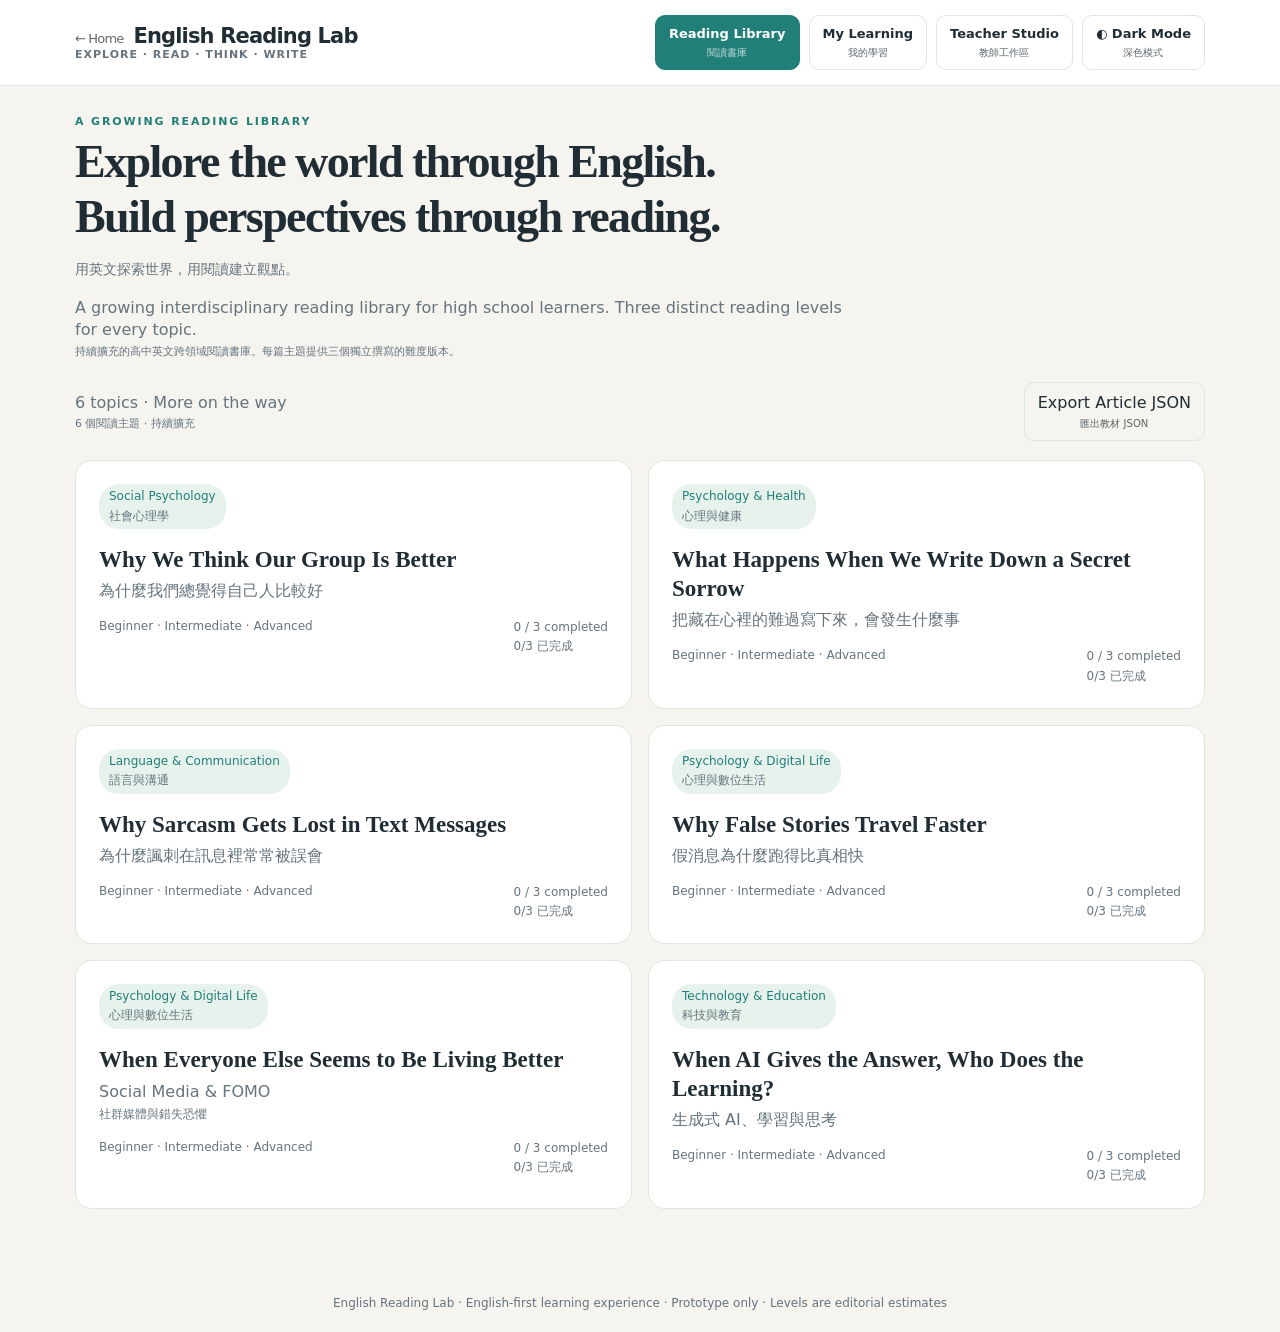
==== commit b363bbfd: "Publish site from english-story-quest@7c68acd" ====
--- a/lab/index.html
+++ b/lab/index.html
@@ -46,7 +46,7 @@
 <script>
 (function(){
 const LABELS={
-'探索書庫':['Reading Library','閱讀書庫'],'我的學習':['My Learning','我的學習'],'教師工作區':['Teacher Studio','教師工作區'],'心理與數位生活':['Psychology & Digital Life','心理與數位生活'],'科技與教育':['Technology & Education','科技與教育'],'社群媒體與錯失恐懼':['Social Media & FOMO','社群媒體與錯失恐懼'],'AI 與學習':['AI & Learning','AI 與學習'],'◐ 深色模式':['◐ Dark Mode','深色模式'],'◐ 淺色模式':['◐ Light Mode','淺色模式'],
+'探索書庫':['Reading Library','閱讀書庫'],'我的學習':['My Learning','我的學習'],'教師工作區':['Teacher Studio','教師工作區'],'心理與數位生活':['Psychology & Digital Life','心理與數位生活'],'社會心理學':['Social Psychology','社會心理學'],'心理與健康':['Psychology & Health','心理與健康'],'語言與溝通':['Language & Communication','語言與溝通'],'科技與教育':['Technology & Education','科技與教育'],'社群媒體與錯失恐懼':['Social Media & FOMO','社群媒體與錯失恐懼'],'AI 與學習':['AI & Learning','AI 與學習'],'◐ 深色模式':['◐ Dark Mode','深色模式'],'◐ 淺色模式':['◐ Light Mode','淺色模式'],
 '持續擴充的高中英文跨領域閱讀書庫。每篇主題提供三個獨立撰寫的難度版本。':['A growing interdisciplinary reading library for high school learners. Three distinct reading levels for every topic.','持續擴充的高中英文跨領域閱讀書庫。每篇主題提供三個獨立撰寫的難度版本。'],
 '匯出教材 JSON':['Export Article JSON','匯出教材 JSON'],'← 返回閱讀書庫':['← Back to Library','返回閱讀書庫'],'逐段比較三階文章':['Compare Paragraphs','逐段比較三階文章'],'比較三階文章':['Compare Paragraphs','比較三階文章'],'關閉難度比較':['Close Comparison','關閉難度比較'],'顯示段落翻譯':['Show Translations','顯示段落翻譯'],'隱藏段落翻譯':['Hide Translations','隱藏段落翻譯'],'朗讀當前文章':['Read Aloud','朗讀當前文章'],'Aa 字體放大':['Aa Text Size','字體大小'],
 '綠色：單字｜橘色：片語與慣用語，點擊整組查看解析及收藏':['Green: vocabulary · Amber: phrases & idioms. Tap highlighted expressions for explanations and saving.','綠色標示單字；橘色標示片語與慣用語。點擊整組可查看解釋與收藏。'],
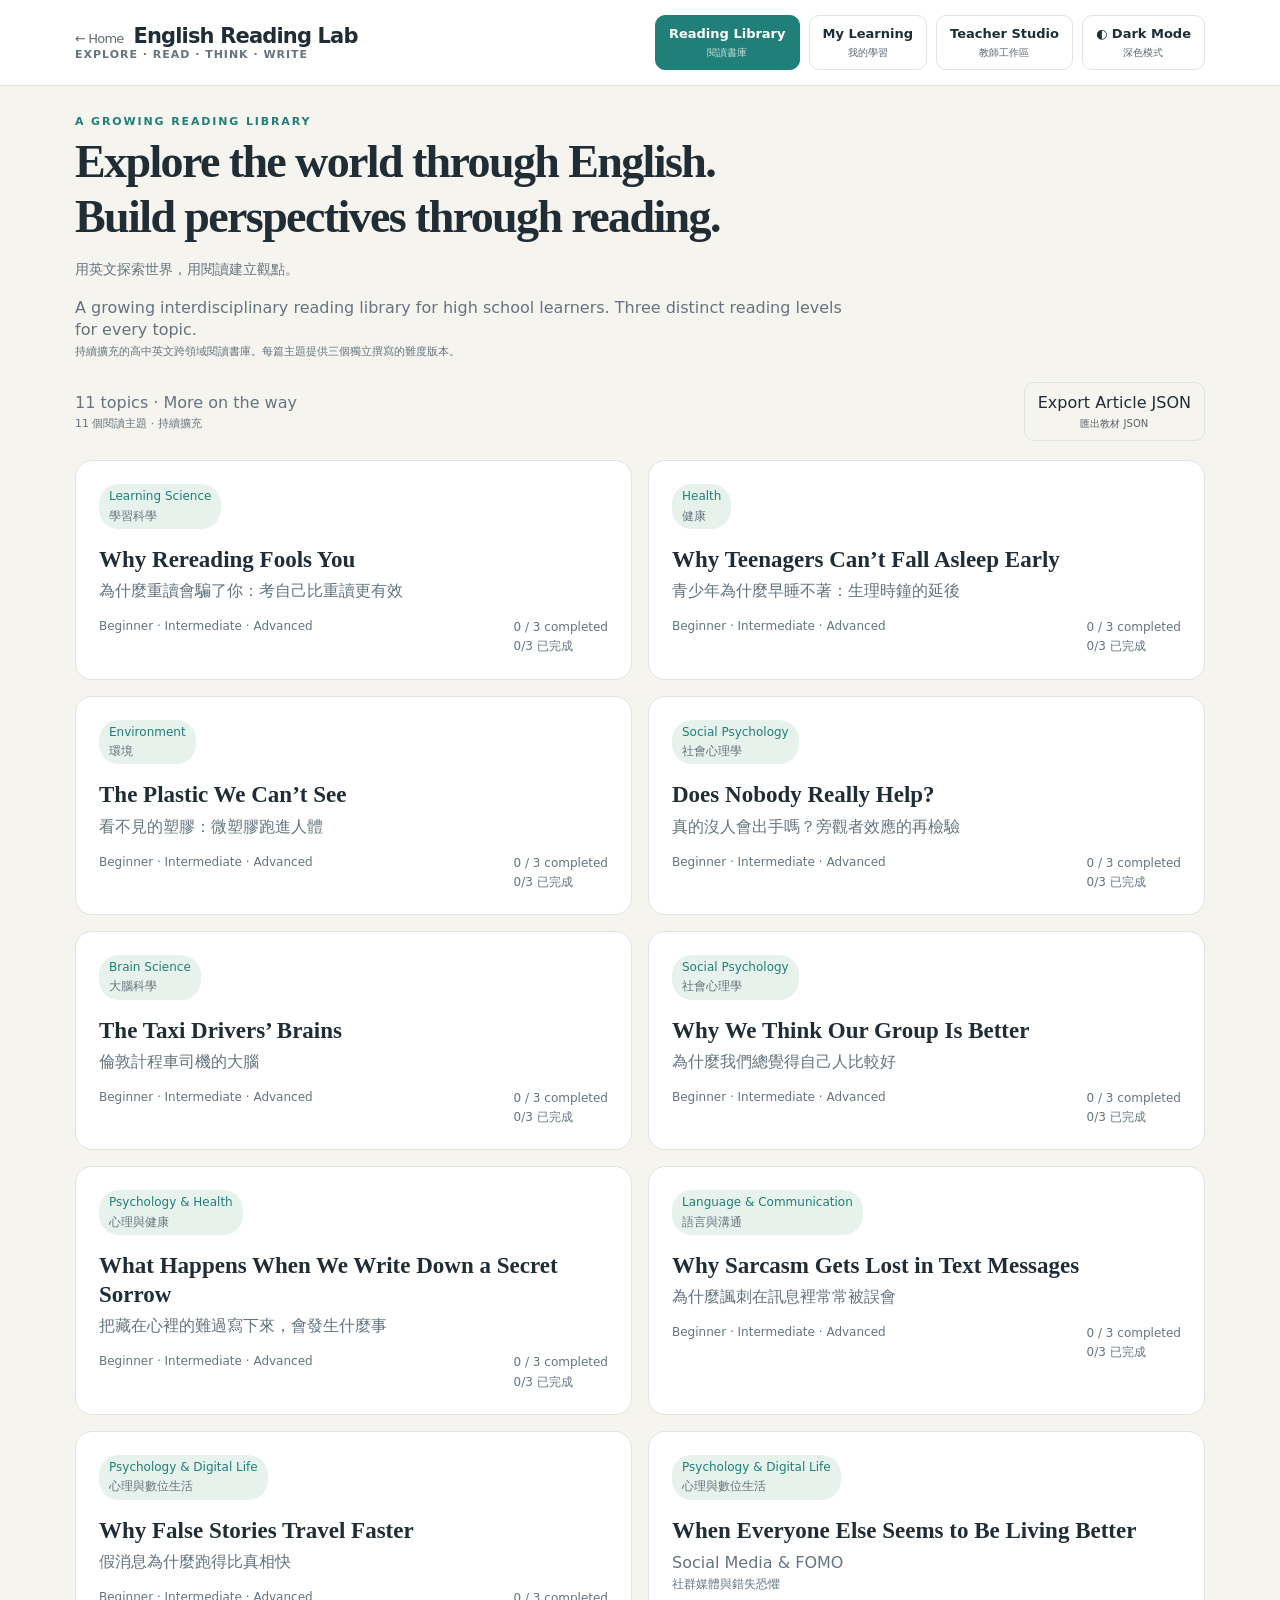
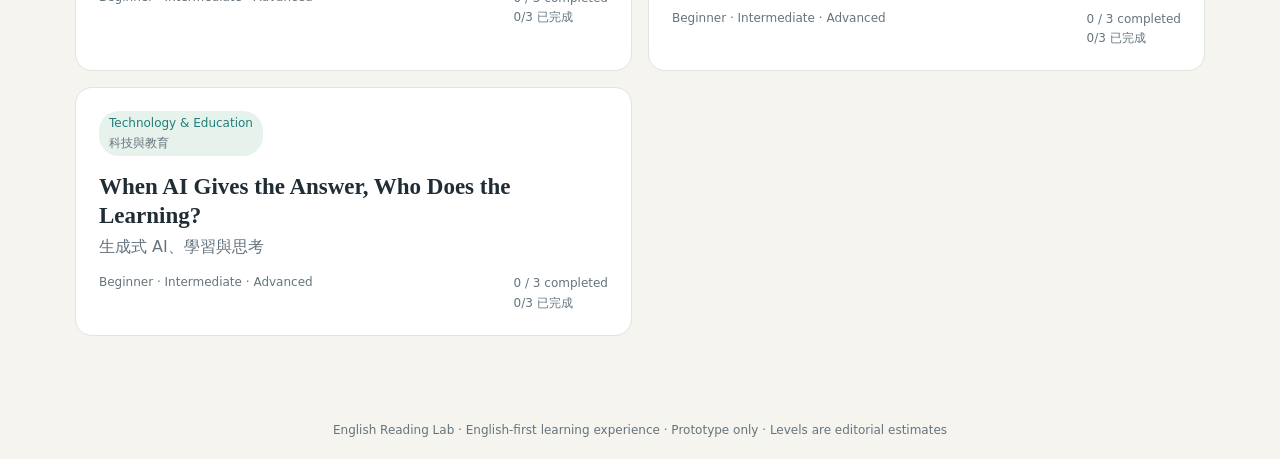
==== commit 2dc60c31: "Publish site from english-story-quest@bfdbc3f" ====
--- a/lab/index.html
+++ b/lab/index.html
@@ -46,7 +46,7 @@
 <script>
 (function(){
 const LABELS={
-'探索書庫':['Reading Library','閱讀書庫'],'我的學習':['My Learning','我的學習'],'教師工作區':['Teacher Studio','教師工作區'],'心理與數位生活':['Psychology & Digital Life','心理與數位生活'],'社會心理學':['Social Psychology','社會心理學'],'心理與健康':['Psychology & Health','心理與健康'],'語言與溝通':['Language & Communication','語言與溝通'],'科技與教育':['Technology & Education','科技與教育'],'社群媒體與錯失恐懼':['Social Media & FOMO','社群媒體與錯失恐懼'],'AI 與學習':['AI & Learning','AI 與學習'],'◐ 深色模式':['◐ Dark Mode','深色模式'],'◐ 淺色模式':['◐ Light Mode','淺色模式'],
+'探索書庫':['Reading Library','閱讀書庫'],'我的學習':['My Learning','我的學習'],'教師工作區':['Teacher Studio','教師工作區'],'心理與數位生活':['Psychology & Digital Life','心理與數位生活'],'社會心理學':['Social Psychology','社會心理學'],'心理與健康':['Psychology & Health','心理與健康'],'語言與溝通':['Language & Communication','語言與溝通'],'學習科學':['Learning Science','學習科學'],'健康':['Health','健康'],'環境':['Environment','環境'],'大腦科學':['Brain Science','大腦科學'],'歷史與科學':['History of Science','歷史與科學'],'批判思考':['Critical Thinking','批判思考'],'環境與天文':['Environment & Astronomy','環境與天文'],'動物行為':['Animal Behavior','動物行為'],'語言與文化':['Language & Culture','語言與文化'],'文學':['Literature','文學'],'科技與教育':['Technology & Education','科技與教育'],'社群媒體與錯失恐懼':['Social Media & FOMO','社群媒體與錯失恐懼'],'AI 與學習':['AI & Learning','AI 與學習'],'◐ 深色模式':['◐ Dark Mode','深色模式'],'◐ 淺色模式':['◐ Light Mode','淺色模式'],
 '持續擴充的高中英文跨領域閱讀書庫。每篇主題提供三個獨立撰寫的難度版本。':['A growing interdisciplinary reading library for high school learners. Three distinct reading levels for every topic.','持續擴充的高中英文跨領域閱讀書庫。每篇主題提供三個獨立撰寫的難度版本。'],
 '匯出教材 JSON':['Export Article JSON','匯出教材 JSON'],'← 返回閱讀書庫':['← Back to Library','返回閱讀書庫'],'逐段比較三階文章':['Compare Paragraphs','逐段比較三階文章'],'比較三階文章':['Compare Paragraphs','比較三階文章'],'關閉難度比較':['Close Comparison','關閉難度比較'],'顯示段落翻譯':['Show Translations','顯示段落翻譯'],'隱藏段落翻譯':['Hide Translations','隱藏段落翻譯'],'朗讀當前文章':['Read Aloud','朗讀當前文章'],'Aa 字體放大':['Aa Text Size','字體大小'],
 '綠色：單字｜橘色：片語與慣用語，點擊整組查看解析及收藏':['Green: vocabulary · Amber: phrases & idioms. Tap highlighted expressions for explanations and saving.','綠色標示單字；橘色標示片語與慣用語。點擊整組可查看解釋與收藏。'],
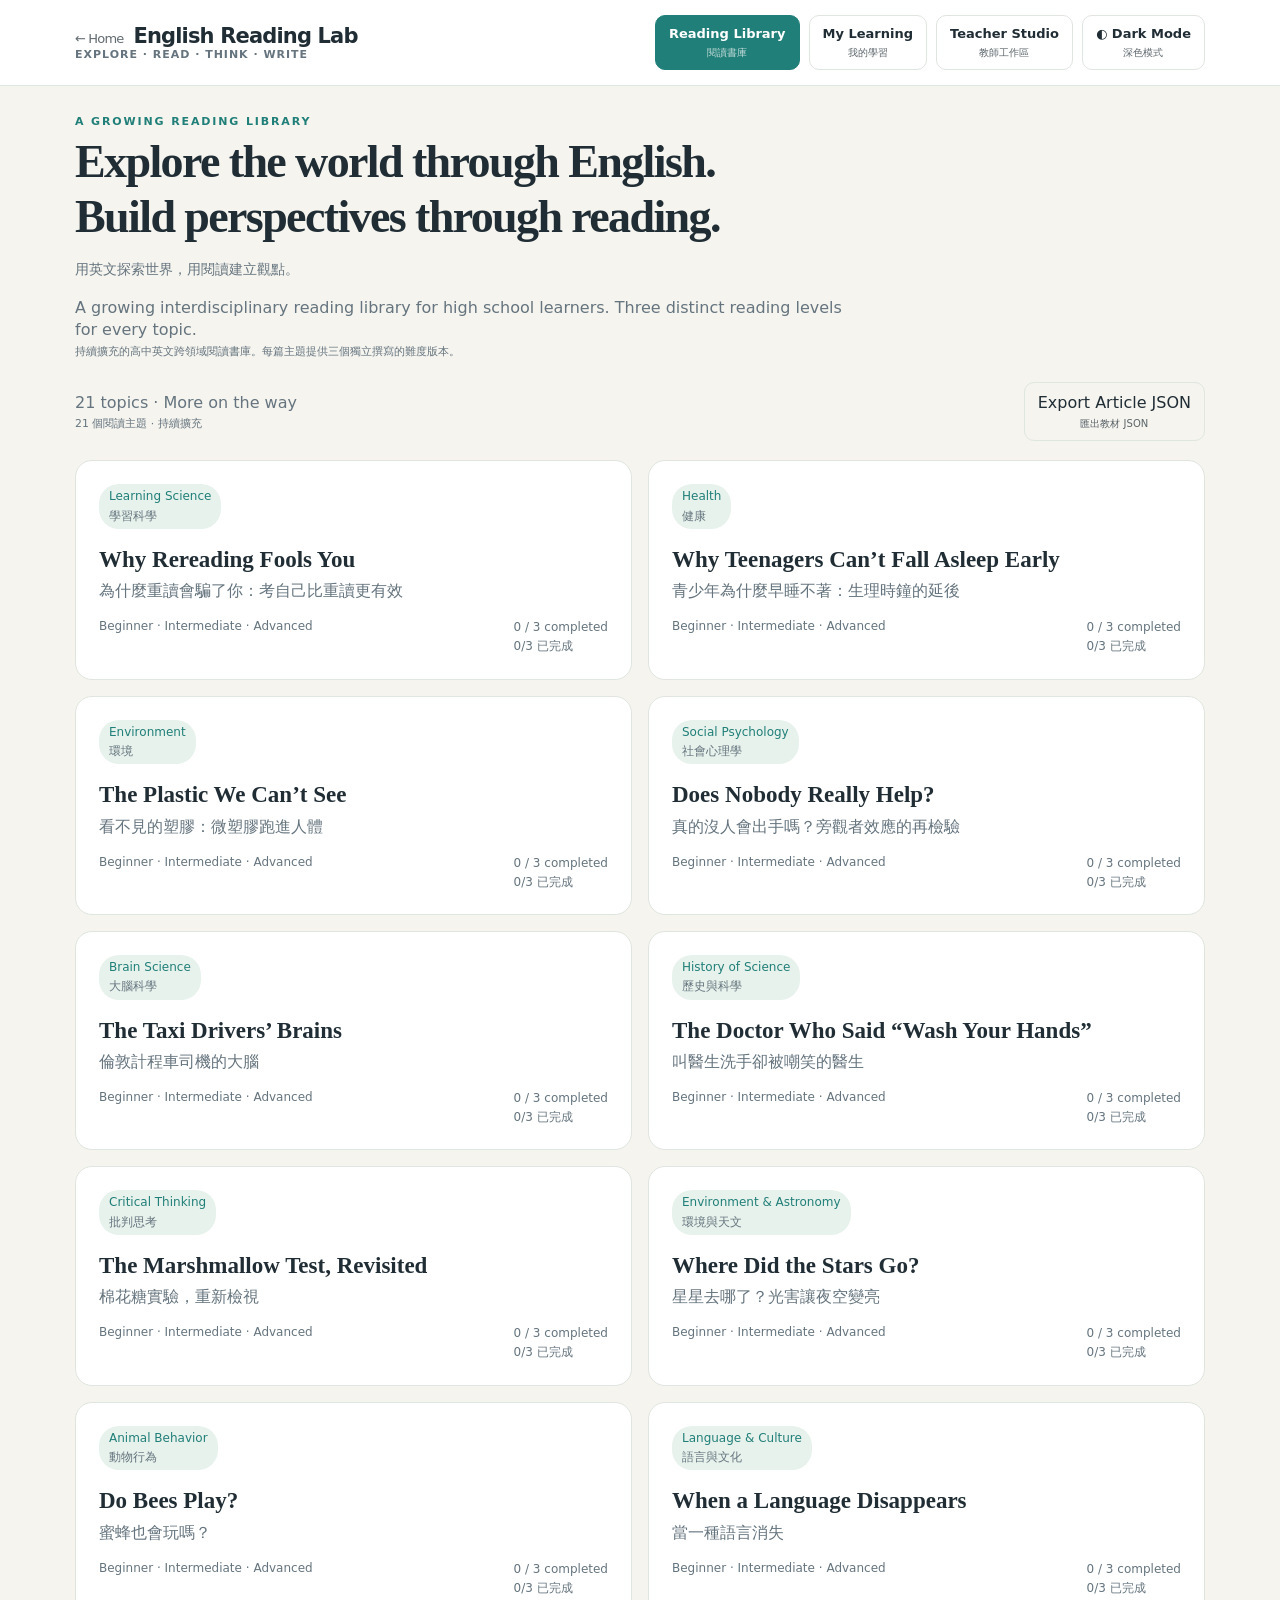
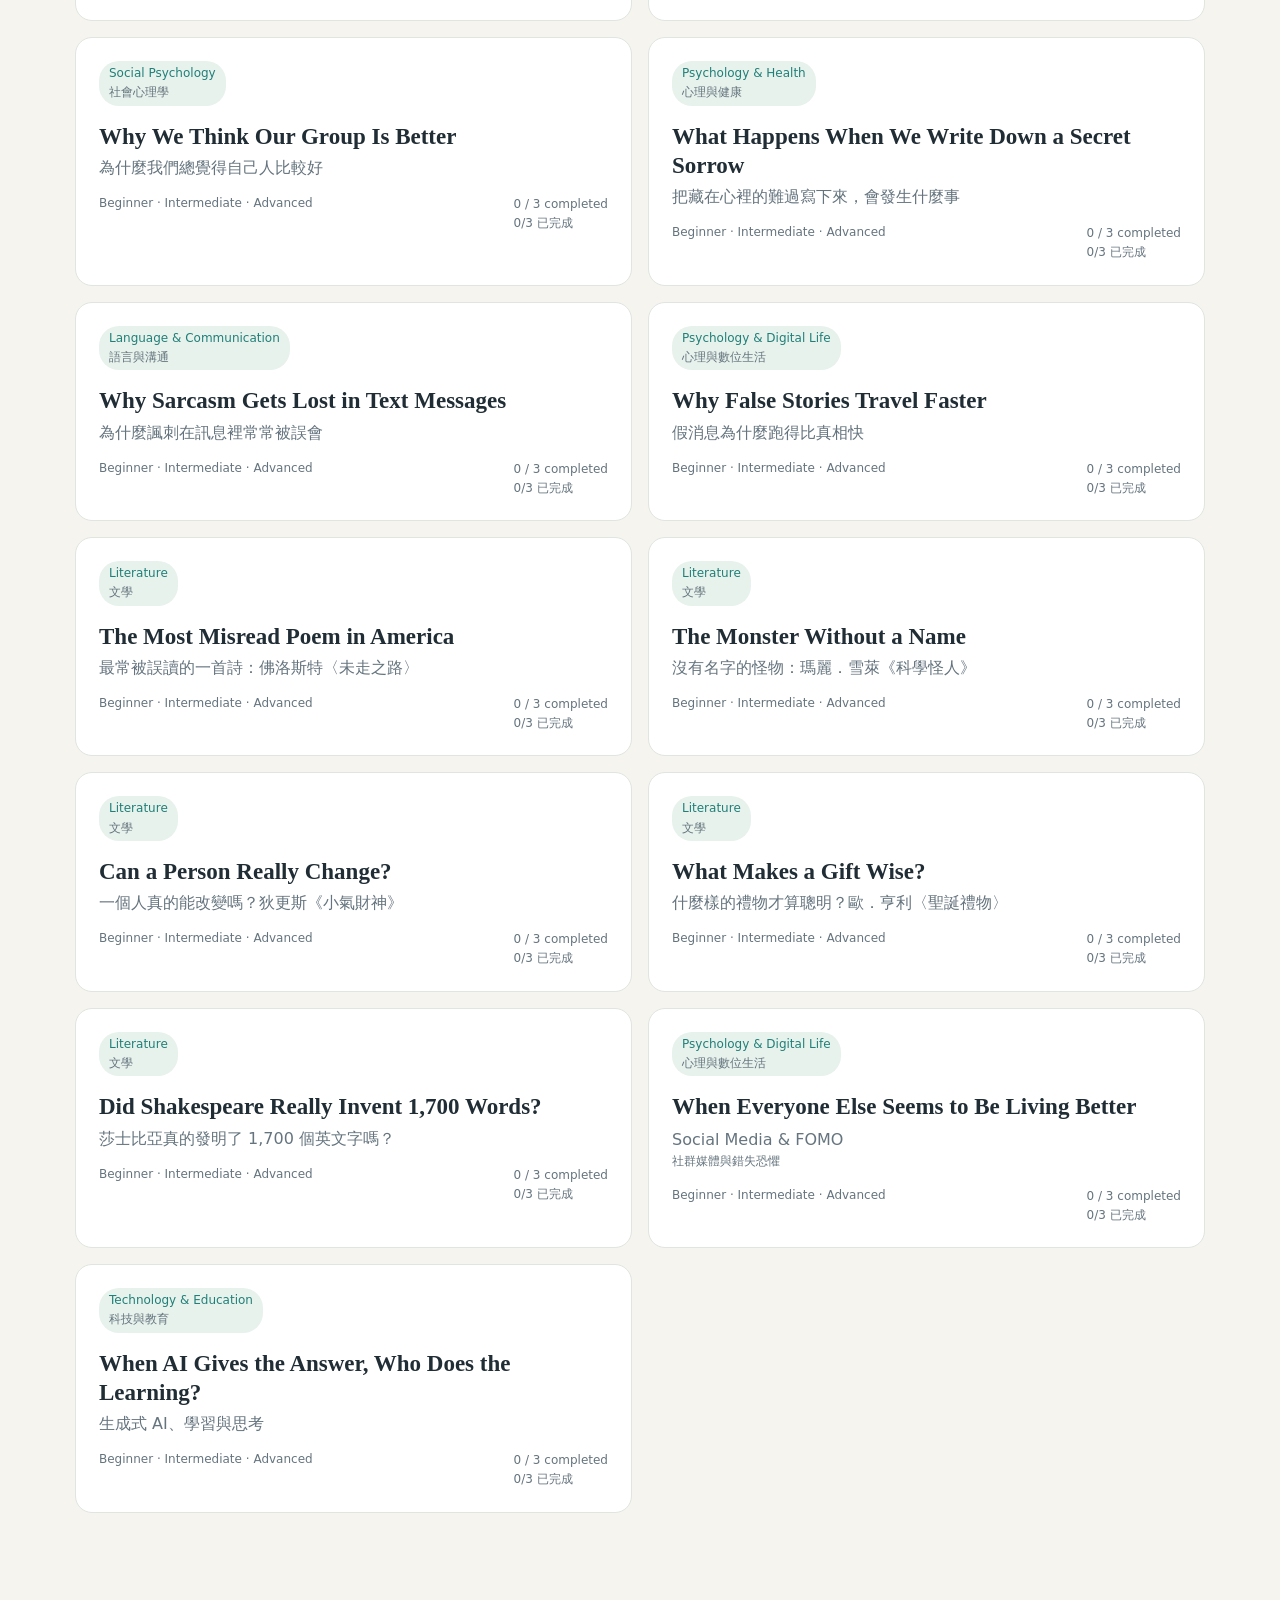
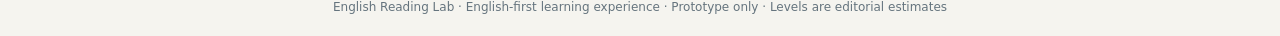
==== commit 4d1c185c: "Publish site from english-story-quest@d89ad32" ====
--- a/lab/index.html
+++ b/lab/index.html
@@ -40,7 +40,7 @@
  ],
  ai:[{title:"How to make learning as addictive as social media",channel:"TED2023 · Luis von Ahn",url:"https://www.ted.com/talks/luis_von_ahn_how_to_make_learning_as_addictive_as_social_media",kind:"TED",desc:"How educational design can borrow ideas from digital engagement.",zh:"探索學習工具如何借鏡數位互動機制。",question:"What makes learning engaging?"}]
 };
-function validVideoUrl(url){try{let u=new URL(url);return u.protocol==='https:'&&['ted.com','www.ted.com','ed.ted.com','youtube.com','www.youtube.com','youtu.be','news.bbc.co.uk','www.bbc.com','www.reuters.com','apnews.com'].includes(u.hostname)}catch{return false}}
+function validVideoUrl(url){try{let u=new URL(url);return u.protocol==='https:'&&['ted.com','www.ted.com','ed.ted.com','youtube.com','www.youtube.com','youtu.be','news.bbc.co.uk','www.bbc.com','www.reuters.com','apnews.com','learningenglish.voanews.com'].includes(u.hostname)}catch{return false}}
 function videoPanel(x){const list=(Array.isArray(x.videos)?x.videos:CURATED_VIDEOS[x.id]||[]).filter(v=>v&&validVideoUrl(v.url));return `<h2>Watch & Explore <small class="ui-zh">延伸影音</small></h2><p class="muted">Go beyond the article with carefully selected talks, educational videos and reliable reports.<span class="ui-zh">透過演講、教育影片與可靠報導，延伸閱讀主題。</span></p><div class="watch-grid">${list.map((v,i)=>`<article class="watch-card"><div class="watch-meta"><span class="watch-tag">${esc(v.kind||'Video')}</span><span>${esc(v.channel||'Educational source')}</span></div><h3>${esc(v.title)}</h3><p>${esc(v.desc||'')}</p>${v.zh?`<p class="watch-zh">${esc(v.zh)}</p>`:''}${v.question?`<p class="watch-question"><b>Think about:</b> ${esc(v.question)}</p>`:''}<a class="watch-link" href="${esc(v.url)}" target="_blank" rel="noopener noreferrer" aria-label="Open video ${esc(v.title)}">▶ Watch Video <span>↗</span><small>開啟影片</small></a></article>`).join('')||'<p class="muted">No curated videos for this topic yet.<span class="ui-zh">本主題尚無精選影片，可由教師新增。</span></p>'}</div><p class="muted small" style="margin-top:16px">Links open the original provider. TEDx talks are independently organized and are not labeled TED-Ed. Video availability and view counts can change.<span class="ui-zh">連結開啟原站；TEDx 與 TED-Ed 不同，影片上架狀態及觀看數可能改變。</span></p>`}
 function renderTab(){document.querySelectorAll('[data-tab]').forEach(b=>b.classList.toggle('active',b.dataset.tab===state.tab));let x=article(),el=$('tabContent');if(state.tab==='videos'){el.innerHTML=videoPanel(x)}else if(state.tab==='words'){el.innerHTML='<h2>重點字彙與詞族</h2>'+(x.vocab||[]).map(v=>`<div class="item"><strong>${esc(v.w)}</strong> <span class="muted">${esc(v.pos)}</span><p>${esc(v.meaning)}</p><p class="muted small">${esc(v.example)} · ${esc(v.family||'')}</p></div>`).join('')}else if(state.tab==='phrases'){let ps=phraseEntries(x);el.innerHTML='<h2>片語、慣用語與固定搭配</h2><p class="muted small">依文章三種版本中實際出現的詞組列出；點擊文章中的橘色標記可收藏。片語不一定都是 idiom，請分清一般固定搭配與慣用語。</p>'+(ps.length?ps.map(v=>`<div class="item"><strong>${esc(v.phrase)}</strong> <span class="tag">${esc(v.type||'片語')}</span><p>${esc(v.meaning)}</p><p class="small muted">用法：${esc(v.usage||'依上下文判讀')}</p><p><em>${esc(v.example||'')}</em></p><p class="small">作文應用：${esc(v.writing||'—')}</p></div>`).join(''):'<p>本篇尚未標註固定片語；匯入新教材時可透過 phrases 欄位補充。</p>')}else if(state.tab==='writing'){el.innerHTML='<h2>作文句型｜從閱讀遷移到寫作</h2>'+(x.patterns||[]).map(v=>`<div class="item"><strong>${esc(v.frame)}</strong><p>${esc(v.meaning)}</p><p><em>${esc(v.example)}</em></p><p class="muted small">提醒：${esc(v.tip)}</p></div>`).join('')+'<div class="item"><h3>本篇名言／閱讀箴言</h3>'+ (x.quote&&x.quote.text?`<blockquote class="quotation"><p>${esc(x.quote.text)}</p><p class="small muted">${esc(x.quote.author||'來源待核對')} · ${esc(x.quote.work||'')}</p>${x.quote.url&&/^https?:\/\//.test(x.quote.url)?`<a target="_blank" rel="noopener" href="${esc(x.quote.url)}">核對來源</a>`:''}</blockquote>`:'<blockquote class="quotation">'+(x.id==='fomo'?'“Not every meaningful moment needs an audience.”':'“A useful answer is not the same as an understood idea.”')+'<p class="small muted">原創閱讀箴言（非名人引述）</p></blockquote>')+'</div>'}else if(state.tab==='quiz'){let qs=(x.quiz||{})[state.level]||[];el.innerHTML='<h2>閱讀理解｜'+state.level+'</h2>'+qs.map((q,i)=>`<fieldset class="item" style="border:0;padding:15px 0"><legend><strong>${i+1}. ${esc(q.q)}</strong></legend>${q.options.map((o,j)=>`<label class="option"><input type="radio" name="q${i}" value="${j}">${esc(o)}</label>`).join('')}</fieldset>`).join('')+'<button class="primary" id="submitQuiz">提交答案</button><div id="quizResult" aria-live="polite"></div>';$('submitQuiz').onclick=()=>{let result=0,html='';qs.forEach((q,i)=>{let choice=el.querySelector('input[name="q'+i+'"]:checked');if(choice&&Number(choice.value)===q.a)result++;html+=`<div class="item"><strong>${i+1}. 正確答案：${esc(q.options[q.a])}</strong><p>${esc(q.why||'')}</p></div>`});scores[x.id+':'+state.level]={score:result,total:qs.length};write('scores',scores);$('quizResult').innerHTML=`<h3>Score: ${result} / ${qs.length}<small class="ui-zh">測驗得分</small></h3>`+html;};}else if(state.tab==='reflection'){let key=x.id+':'+state.level;el.innerHTML='<h2>英文延伸思考</h2>'+(x.reflections||[]).map(q=>`<p>• ${esc(q)}</p>`).join('')+'<textarea id="writingArea" placeholder="Write your thoughts in English. Your draft will be saved locally."></textarea><p class="muted small" id="noteStatus">輸入時自動儲存</p>';$('writingArea').value=notes[key]||'';$('writingArea').oninput=e=>{notes[key]=e.target.value;write('notes',notes);$('noteStatus').textContent='草稿已儲存於此瀏覽器'}}else{el.innerHTML=`<h2>來源與教材說明</h2><p>${esc(x.source||'來源待補')}</p><p>本文為獨立撰寫的英文教材。三階分級屬編輯參考，並非經標準化測驗驗證的 CEFR 級別。</p>`+(x.sources||[]).map(s=>`<p>${esc(s.title||s.url||'參考資料')} ${s.url&&/^https?:\/\//.test(s.url)?`<a href="${esc(s.url)}" target="_blank" rel="noopener">前往來源</a>`:''}</p>`).join('')}}document.querySelectorAll('[data-tab]').forEach(b=>b.onclick=()=>{state.tab=b.dataset.tab;renderTab()});$('translateBtn').onclick=()=>{state.translation=!state.translation;renderReader()};$('compareBtn').onclick=()=>{state.compare=!state.compare;renderReader()};$('fontMinus').onclick=()=>setFont(state.font-1);$('fontPlus').onclick=()=>setFont(state.font+1);$('fontRange').oninput=e=>setFont(Number(e.target.value));function setFont(v){state.font=Math.max(16,Math.min(30,v));$('article').style.setProperty('--article-size',state.font+'px');$('fontRange').value=state.font;$('fontValue').textContent=state.font+'px';try{localStorage.setItem('erl-font-size',String(state.font))}catch{}}$('doneBtn').onclick=()=>{done[state.id+':'+state.level]=true;write('done',done);renderReader()};$('speakBtn').onclick=()=>playSpeech(null);$('stopBtn').onclick=stopSpeech;let utterance=null,audioSequence=0;function stopSpeech(){audioSequence++;if(window.EWSpeech)EWSpeech.stop();else if('speechSynthesis' in window)window.speechSynthesis.cancel();utterance=null;document.querySelectorAll('.read-paragraph').forEach(el=>el.classList.remove('speaking'));}function playSpeech(index){/* 2026-10-21：改用全站共用播放器 shared/speech.js */const paras=article().levels[state.level].paras;const targets=index===null?paras.map((_,i)=>i):[index];const mark=i=>{document.querySelectorAll('.read-paragraph').forEach(el=>el.classList.remove('speaking'));if(i!=null){const sec=document.querySelector(`.read-paragraph[data-pindex="${i}"]`);if(sec)sec.classList.add('speaking')}};if(!window.EWSpeech||!EWSpeech.available()){alert('Speech playback is unavailable in this browser.／此瀏覽器不支援朗讀。');return}stopSpeech();EWSpeech.speak(targets.map(i=>paras[i][0]),{rate:.88,onStart:n=>mark(targets[n]),onDone:()=>mark(null)})}try{const storedFont=Number(localStorage.getItem('erl-font-size'));if(storedFont>=16&&storedFont<=30)state.font=storedFont}catch{};function renderSaved(){$('completeStat').textContent=Object.values(done).filter(Boolean).length;$('wordStat').textContent=Object.keys(saved).length;$('savedWords').innerHTML=Object.values(saved).map(w=>`<span class="pill" title="${esc(w.meaning)}">${esc(w.w)} · ${esc(w.meaning)}</span>`).join('')||'<p class="muted">尚無收藏</p>';$('savedReading').innerHTML=Object.entries(done).filter(x=>x[1]).map(([k])=>'<span class="pill">'+esc(k)+'</span>').join('')||'<p class="muted">尚無完成紀錄</p>'}function download(content,name){let blob=new Blob([content],{type:'application/json;charset=utf-8'}),url=URL.createObjectURL(blob),a=document.createElement('a');a.href=url;a.download=name;a.click();setTimeout(()=>URL.revokeObjectURL(url),1000)}function exportAll(){download(JSON.stringify(items,null,2),'english-reading-lab-library.json')}$('exportBtn').onclick=exportAll;$('exportAll').onclick=exportAll;const AUTHOR_LIBRARY=[{"name":"賴和","region":"台灣","identity":"小說家／詩人","notes":"台灣新文學之父"},{"name":"鍾理和","region":"台灣","identity":"小說家","notes":"《笠山農場》《原鄉人》"},{"name":"吳濁流","region":"台灣","identity":"小說家","notes":"《亞細亞的孤兒》"},{"name":"王文興","region":"台灣","identity":"小說家","notes":"《家變》《背海的人》"},{"name":"王禎和","region":"台灣","identity":"小說家","notes":"《嫁妝一牛車》"},{"name":"白先勇","region":"台灣","identity":"小說家","notes":"《台北人》《孽子》"},{"name":"琦君","region":"台灣","identity":"散文家","notes":"《煙愁》《三更有夢書當枕》"},{"name":"黃春明","region":"台灣","identity":"小說家／散文家","notes":"《兒子的大玩偶》《看海的日子》"},{"name":"張曉風","region":"台灣","identity":"散文家","notes":"《地毯的那一端》《促織》"},{"name":"張大春","region":"台灣","identity":"小說家","notes":"《野孩子》《城邦暴力團》"},{"name":"朱天心","region":"台灣","identity":"小說家","notes":"《古都》《初戀三重奏》"},{"name":"朱天文","region":"台灣","identity":"小說家","notes":"《荒人手記》，電影編劇合作"},{"name":"林海音","region":"台灣","identity":"小說家","notes":"《城南舊事》"},{"name":"林清玄","region":"台灣","identity":"散文家","notes":"《人間有味》《和時間賽跑》"},{"name":"楊逵","region":"台灣","identity":"小說家","notes":"《新聞配達夫》"},{"name":"陳映真","region":"台灣","identity":"小說家","notes":"《將軍族》《夜行貨車》"},{"name":"余光中","region":"台灣","identity":"詩人","notes":"《鄉愁》《聽聽那冷雨》"},{"name":"楊牧","region":"台灣","identity":"詩人","notes":"《編舟》《誕生地》"},{"name":"洛夫","region":"台灣","identity":"詩人","notes":"《石室之死亡》《魔歌》"},{"name":"鄭愁予","region":"台灣","identity":"詩人","notes":"《錯誤》《旅人》"},{"name":"痖弦","region":"台灣","identity":"詩人","notes":"《如歌的行板》《車過枋寮》"},{"name":"商禽","region":"台灣","identity":"詩人","notes":"《時間之旅》《金色的眼睛》"},{"name":"向陽","region":"台灣","identity":"詩人","notes":"《城市鳥》《在廟埕》"},{"name":"羅智成","region":"台灣","identity":"詩人","notes":"《隱形詩學》《時間廢墟》"},{"name":"林燿德","region":"台灣","identity":"詩人","notes":"《給另一位反對者的情書》"},{"name":"林亨泰","region":"台灣","identity":"詩人","notes":"現代詩推手，《長詩選》"},{"name":"陳雪","region":"台灣","identity":"小說家","notes":"《摩天大樓》《惡女書》"},{"name":"陳芳明","region":"台灣","identity":"評論家／詩人","notes":"《台灣新文學史》"},{"name":"陳黎","region":"台灣","identity":"詩人","notes":"《浮動國度》《時間之書》"},{"name":"平路","region":"台灣","identity":"小說家","notes":"《三寸金蓮》《行道天使》"},{"name":"駱以軍","region":"台灣","identity":"小說家","notes":"《西夏旅館》《明天森林》"},{"name":"吳明益","region":"台灣","identity":"小說家","notes":"《複眼人》《單車失竊記》"},{"name":"侯文詠","region":"台灣","identity":"小說家","notes":"《白色巨塔》《危險心靈》"},{"name":"九把刀","region":"台灣","identity":"小說家","notes":"《那些年，我們一起追的女孩》"},{"name":"簡媜","region":"台灣","identity":"散文家","notes":"《水問》《微物之美》"},{"name":"舒國治","region":"台灣","identity":"散文家","notes":"《台北小旅行》《理想的下午》"},{"name":"劉克襄","region":"台灣","identity":"散文家","notes":"《行過洛津》《島嶼春秋》"},{"name":"劉墉","region":"台灣","identity":"散文家","notes":"勵志散文，《超越自己》"},{"name":"李喬","region":"台灣","identity":"小說家","notes":"《寒夜三部曲》"},{"name":"李魁賢","region":"台灣","identity":"小說家","notes":"鄉土與歷史題材作品"},{"name":"李敏勇","region":"台灣","identity":"詩人","notes":"《思想起》"},{"name":"宋澤萊","region":"台灣","identity":"小說家","notes":"《阿盛正傳》"},{"name":"夏曼．藍波安","region":"台灣","identity":"小說家","notes":"《冷海情深》《黑色的翅膀》"},{"name":"郭強生","region":"台灣","identity":"小說家","notes":"《惑愛》《尋琴者》"},{"name":"朱少麟","region":"台灣","identity":"小說家","notes":"《紙上身影》"},{"name":"鍾文音","region":"台灣","identity":"小說家","notes":"《私小說》《伊甸的女人》"},{"name":"齊邦媛","region":"台灣","identity":"散文家","notes":"《巨流河》"},{"name":"蘇偉貞","region":"台灣","identity":"散文家","notes":"《天氣這樣美》"},{"name":"小野（李遠）","region":"台灣","identity":"小說家／編劇","notes":"《徵婚啟事》"},{"name":"龍應台","region":"台灣","identity":"散文家／評論家","notes":"《野火集》《大江大海一九四九》"},{"name":"胡晴舫","region":"台灣","identity":"散文家","notes":"《群島之光》"},{"name":"李琴峰","region":"台灣","identity":"小說家","notes":"直木賞得主，《彼岸花盛開之島》"},{"name":"楊雙子","region":"台灣","identity":"小說家","notes":"《花開時節》"},{"name":"楊富閔","region":"台灣","identity":"小說家","notes":"《花甲男孩轉大人》"},{"name":"童偉格","region":"台灣","identity":"小說家","notes":"《枷鎖》"},{"name":"許悔之","region":"台灣","identity":"詩人","notes":"《日常之猶》"},{"name":"羅門","region":"台灣","identity":"詩人","notes":"《殘雪》"},{"name":"鄭清文","region":"台灣","identity":"小說家","notes":"《青鳥》"},{"name":"陳柔縉","region":"台灣","identity":"散文家","notes":"《總統的親信》"},{"name":"藍博洲","region":"台灣","identity":"報導文學","notes":"《幌馬車之歌》"},{"name":"屈原","region":"華文（先秦）","identity":"詩人","notes":"《離騷》，楚辭代表"},{"name":"司馬遷","region":"華文（漢代）","identity":"史學家／散文家","notes":"《史記》，史家之絕唱"},{"name":"班固","region":"華文（漢代）","identity":"史學家","notes":"《漢書》"},{"name":"司馬相如","region":"華文（漢代）","identity":"辭賦家","notes":"《子虛賦》《上林賦》"},{"name":"陶淵明","region":"華文（魏晉）","identity":"詩人／散文家","notes":"《歸園田居》隱逸詩人"},{"name":"王維","region":"華文（唐代）","identity":"詩人","notes":"山水田園詩，《使至塞上》"},{"name":"李白","region":"華文（唐代）","identity":"詩人","notes":"浪漫詩人，《將進酒》"},{"name":"杜甫","region":"華文（唐代）","identity":"詩人","notes":"現實主義詩人，《春望》"},{"name":"白居易","region":"華文（唐代）","identity":"詩人","notes":"《長恨歌》《琵琶行》"},{"name":"韓愈","region":"華文（唐代）","identity":"散文家／詩人","notes":"古文運動領袖"},{"name":"柳宗元","region":"華文（唐代）","identity":"散文家／詩人","notes":"《捕蛇者說》"},{"name":"李商隱","region":"華文（唐代）","identity":"詩人","notes":"《錦瑟》"},{"name":"杜牧","region":"華文（唐代）","identity":"詩人","notes":"《清明》"},{"name":"歐陽修","region":"華文（宋代）","identity":"散文家／詩人","notes":"《醉翁亭記》"},{"name":"王安石","region":"華文（宋代）","identity":"政治家／散文家","notes":"變法家，《登飛來峰》"},{"name":"蘇洵","region":"華文（宋代）","identity":"散文家","notes":"唐宋八大家之一"},{"name":"蘇軾","region":"華文（宋代）","identity":"詩人／散文家／詞人","notes":"《赤壁賦》《念奴嬌·赤壁懷古》"},{"name":"蘇轍","region":"華文（宋代）","identity":"散文家","notes":"唐宋八大家之一"},{"name":"李清照","region":"華文（宋代）","identity":"詞人","notes":"婉約詞代表，《如夢令》"},{"name":"辛棄疾","region":"華文（宋代）","identity":"詞人","notes":"豪放詞代表，《破陣子》"},{"name":"陸游","region":"華文（宋代）","identity":"詩人／詞人","notes":"《釵頭鳳》愛國詩人"},{"name":"關漢卿","region":"華文（元代）","identity":"劇作家","notes":"元雜劇，《竇娥冤》"},{"name":"王實甫","region":"華文（元代）","identity":"劇作家","notes":"《西廂記》"},{"name":"馬致遠","region":"華文（元代）","identity":"劇作家","notes":"《天淨沙·秋思》"},{"name":"羅貫中","region":"華文（元明）","identity":"小說家","notes":"《三國演義》"},{"name":"施耐庵","region":"華文（元明）","identity":"小說家","notes":"《水滸傳》"},{"name":"吳承恩","region":"華文（明代）","identity":"小說家","notes":"《西遊記》"},{"name":"曹雪芹","region":"華文（清代）","identity":"小說家","notes":"《紅樓夢》"},{"name":"蒲松齡","region":"華文（清代）","identity":"小說家","notes":"《聊齋志異》"},{"name":"袁枚","region":"華文（清代）","identity":"詩人／散文家","notes":"《隨園詩話》"},{"name":"紀曉嵐","region":"華文（清代）","identity":"文學家","notes":"《四庫全書》總編纂"},{"name":"納蘭性德","region":"華文（清代）","identity":"詞人","notes":"《飲水詞》"},{"name":"龔自珍","region":"華文（清代）","identity":"詩人／思想家","notes":"《己亥雜詩》"},{"name":"魯迅","region":"華文（中國大陸）","identity":"小說家／散文家","notes":"《吶喊》《阿Q正傳》，新文化運動領袖"},{"name":"周作人","region":"華文（中國大陸）","identity":"散文家","notes":"《自己的園地》《雨天的書》"},{"name":"茅盾","region":"華文（中國大陸）","identity":"小說家","notes":"《子夜》，中國作協首任主席"},{"name":"巴金","region":"華文（中國大陸）","identity":"小說家","notes":"激流三部曲《家》《春》《秋》"},{"name":"老舍","region":"華文（中國大陸）","identity":"小說家／劇作家","notes":"《駱駝祥子》《茶館》"},{"name":"沈從文","region":"華文（中國大陸）","identity":"小說家","notes":"《邊城》，湘西風情書寫"},{"name":"張愛玲","region":"華文（中國大陸）","identity":"小說家","notes":"《傾城之戀》《色戒》"},{"name":"錢鍾書","region":"華文（中國大陸）","identity":"小說家／散文家","notes":"《圍城》，中西比較文學"},{"name":"楊絳","region":"華文（中國大陸）","identity":"小說家／散文家","notes":"《我們仨》《幹校六記》"},{"name":"朱自清","region":"華文（中國大陸）","identity":"散文家","notes":"《背影》《荷塘月色》"},{"name":"徐志摩","region":"華文（中國大陸）","identity":"詩人","notes":"《再別康橋》，新月派代表"},{"name":"冰心","region":"華文（中國大陸）","identity":"詩人／散文家","notes":"《繁星》《春水》，倡導「愛與童真」"},{"name":"胡適","region":"華文（中國大陸）","identity":"散文家／學者","notes":"白話文運動領袖，《嘗試集》"},{"name":"梁啟超","region":"華文（中國大陸）","identity":"散文家／思想家","notes":"改良派，《飲冰室合集》"},{"name":"林語堂","region":"華文（中國大陸）","identity":"散文家／小說家","notes":"《吾國與吾民》，幽默散文"},{"name":"郁達夫","region":"華文（中國大陸）","identity":"小說家","notes":"《沉淪》，現代文學先驅"},{"name":"丁玲","region":"華文（中國大陸）","identity":"小說家","notes":"《莎菲女士的日記》"},{"name":"曹禺","region":"華文（中國大陸）","identity":"劇作家","notes":"《雷雨》《日出》"},{"name":"田漢","region":"華文（中國大陸）","identity":"劇作家／詩人","notes":"中國國歌作詞者，《義勇軍進行曲》"},{"name":"汪曾祺","region":"華文（中國大陸）","identity":"小說家／散文家","notes":"《受戒》《大淖記事》"},{"name":"北島","region":"華文（中國大陸）","identity":"詩人","notes":"朦朧詩代表，《回答》"},{"name":"顧城","region":"華文（中國大陸）","identity":"詩人","notes":"朦朧詩代表，《一代人》"},{"name":"舒婷","region":"華文（中國大陸）","identity":"詩人","notes":"朦朧詩代表，《致橡樹》"},{"name":"海子","region":"華文（中國大陸）","identity":"詩人","notes":"《面朝大海，春暖花開》"},{"name":"余華","region":"華文（中國大陸）","identity":"小說家","notes":"《活著》《許三觀賣血記》"},{"name":"莫言","region":"華文（中國大陸）","identity":"小說家","notes":"諾貝爾文學獎，《紅高粱家族》"},{"name":"賈平凹","region":"華文（中國大陸）","identity":"小說家","notes":"《廢都》《秦腔》"},{"name":"王安憶","region":"華文（中國大陸）","identity":"小說家","notes":"《長恨歌》"},{"name":"韓少功","region":"華文（中國大陸）","identity":"小說家","notes":"《爸爸爸》，尋根文學"},{"name":"殘雪","region":"華文（中國大陸）","identity":"小說家","notes":"《黃泥街》，實驗小說"},{"name":"余秋雨","region":"華文（中國大陸）","identity":"散文家／評論家","notes":"《文化苦旅》"},{"name":"劉震雲","region":"華文（中國大陸）","identity":"小說家","notes":"《一句頂一萬句》"},{"name":"遲子建","region":"華文（中國大陸）","identity":"小說家","notes":"《額爾古納河右岸》"},{"name":"格非","region":"華文（中國大陸）","identity":"小說家","notes":"《人面桃花》《望春風》"},{"name":"麥家","region":"華文（中國大陸）","identity":"小說家","notes":"《解密》《暗算》"},{"name":"馮唐","region":"華文（中國大陸）","identity":"小說家／散文家","notes":"《萬物生長》"},{"name":"王小波","region":"華文（中國大陸）","identity":"小說家／散文家","notes":"《黃金時代》"},{"name":"路遙","region":"華文（中國大陸）","identity":"小說家","notes":"《平凡的世界》"},{"name":"張承志","region":"華文（中國大陸）","identity":"小說家","notes":"《心靈史》"},{"name":"張煒","region":"華文（中國大陸）","identity":"小說家","notes":"《古船》"},{"name":"劉慈欣","region":"華文（中國大陸）","identity":"科幻小說家","notes":"《三體》三部曲，雨果獎得主"},{"name":"韓寒","region":"華文（中國大陸）","identity":"小說家","notes":"《三重門》，新世代作家"},{"name":"郭敬明","region":"華文（中國大陸）","identity":"小說家","notes":"《幻城》《小時代》"},{"name":"張悅然","region":"華文（中國大陸）","identity":"小說家","notes":"《櫻桃之遠》"},{"name":"笛安","region":"華文（中國大陸）","identity":"小說家","notes":"《西決》《告別天堂》"},{"name":"阿來","region":"華文（中國大陸）","identity":"小說家","notes":"《塵埃落定》，茅盾文學獎"},{"name":"阿城","region":"華文（中國大陸）","identity":"小說家","notes":"《棋王》"},{"name":"王朔","region":"華文（中國大陸）","identity":"小說家","notes":"《動物兇猛》《看上去很美》"},{"name":"李洱","region":"華文（中國大陸）","identity":"小說家","notes":"《應物兄》"},{"name":"閻連科","region":"華文（中國大陸）","identity":"小說家","notes":"《丁莊夢》"},{"name":"于堅","region":"華文（中國大陸）","identity":"詩人","notes":"《0檔案》"},{"name":"西川","region":"華文（中國大陸）","identity":"詩人","notes":"《大海停止之處》"},{"name":"楊煉","region":"華文（中國大陸）","identity":"詩人","notes":"《大海停止之處》"},{"name":"翟永明","region":"華文（中國大陸）","identity":"詩人","notes":"《女人》"},{"name":"臧棣","region":"華文（中國大陸）","identity":"詩人","notes":"《燕園紀事》"},{"name":"韓東","region":"華文（中國大陸）","identity":"詩人","notes":"現代詩代表人物"},{"name":"多多","region":"華文（中國大陸）","identity":"詩人","notes":"朦朧詩代表詩人"},{"name":"史鐵生","region":"華文（中國大陸）","identity":"小說家","notes":"《務虛筆記》《我的遺憾》，身障題材書寫"},{"name":"錢穆","region":"華文（中國大陸）","identity":"史學家／散文家","notes":"《國史大綱》，新儒家代表"},{"name":"梁實秋","region":"華文（中國大陸）","identity":"散文家／評論家","notes":"《雅舍小品》"},{"name":"王小妮","region":"華文（中國大陸）","identity":"詩人","notes":"女性詩歌代表"},{"name":"余秀華","region":"華文（中國大陸）","identity":"詩人","notes":"《搖搖晃晃的人間》，農村女詩人"},{"name":"沈石溪","region":"華文（中國大陸）","identity":"兒童文學家","notes":"動物小說代表，《狼王夢》"},{"name":"曹文軒","region":"華文（中國大陸）","identity":"兒童文學家","notes":"《草房子》，國際安徒生獎得主"},{"name":"楊紅櫻","region":"華文（中國大陸）","identity":"兒童文學家","notes":"《淘氣包馬小跳》系列"},{"name":"桐華","region":"華文（中國大陸）","identity":"網路小說家","notes":"《步步驚心》"},{"name":"顧漫","region":"華文（中國大陸）","identity":"網路小說家","notes":"《何以笙簫默》《微微一笑很傾城》"},{"name":"唐家三少","region":"華文（中國大陸）","identity":"網路小說家","notes":"《斗羅大陸》系列，網文大神"},{"name":"我吃西紅柿","region":"華文（中國大陸）","identity":"網路小說家","notes":"《星辰變》《盤龍》"},{"name":"蝴蝶藍","region":"華文（中國大陸）","identity":"網路小說家","notes":"《全職高手》"},{"name":"跳舞","region":"華文（中國大陸）","identity":"網路小說家","notes":"《惡魔法則》《天王》"},{"name":"猫腻","region":"華文（中國大陸）","identity":"網路小說家","notes":"《慶餘年》《將夜》"},{"name":"墨寶非寶","region":"華文（中國大陸）","identity":"網路小說家","notes":"《一生一世，美人骨》"},{"name":"八月長安","region":"華文（中國大陸）","identity":"網路小說家","notes":"《最好的我們》《振華三部曲》"},{"name":"Priest（蔣一）","region":"華文（中國大陸）","identity":"網路小說家","notes":"《鎮魂》《默讀》"},{"name":"王晉康","region":"華文（中國大陸）","identity":"科幻小說家","notes":"《天父地母》，中國科幻先驅"},{"name":"郝景芳","region":"華文（中國大陸）","identity":"科幻小說家","notes":"雨果獎短篇獲獎，《北京折疊》"},{"name":"陳楸帆","region":"華文（中國大陸）","identity":"科幻小說家","notes":"《荒潮》，中國科幻代表"},{"name":"寶樹","region":"華文（中國大陸）","identity":"科幻小說家","notes":"《三體X：觀想之宙》"},{"name":"金庸","region":"華文（香港）","identity":"武俠小說家","notes":"《射鵰英雄傳》《天龍八部》"},{"name":"梁羽生","region":"華文（香港）","identity":"武俠小說家","notes":"《白髮魔女傳》"},{"name":"古龍","region":"華文（香港）","identity":"武俠小說家","notes":"《小李飛刀》《楚留香》"},{"name":"倪匡","region":"華文（香港）","identity":"科幻小說家","notes":"《衛斯理》系列"},{"name":"亦舒","region":"華文（香港）","identity":"小說家","notes":"《我的前半生》"},{"name":"劉以鬯","region":"華文（香港）","identity":"小說家","notes":"《酒徒》，現代主義實驗"},{"name":"西西","region":"華文（香港）","identity":"小說家","notes":"《哨鹿》《飛氈》"},{"name":"也斯","region":"華文（香港）","identity":"詩人／散文家","notes":"香港文學代表"},{"name":"董啟章","region":"華文（香港）","identity":"小說家","notes":"《體育時期》《天工開物．栩栩如真》"},{"name":"韓麗珠","region":"華文（香港）","identity":"小說家","notes":"《黑日》"},{"name":"陳冠中","region":"華文（香港）","identity":"小說家","notes":"《盛世——中國2013》"},{"name":"黃碧雲","region":"華文（香港）","identity":"小說家","notes":"《其後》"},{"name":"李碧華","region":"華文（香港）","identity":"小說家","notes":"《青蛇》《霸王別姬》"},{"name":"董橋","region":"華文（香港）","identity":"散文家／評論家","notes":"《英華沉浮錄》"},{"name":"葉靈鳳","region":"華文（香港）","identity":"散文家／小說家","notes":"香港文學先驅"},{"name":"沈西城","region":"華文（香港）","identity":"散文家","notes":"《舊夢》"},{"name":"鍾曉陽","region":"華文（香港）","identity":"小說家","notes":"《愛的教育》"},{"name":"李永平","region":"華文（馬來西亞）","identity":"小說家","notes":"《大河盡頭》，馬華文學代表"},{"name":"夏目漱石","region":"日本","identity":"小說家","notes":"《我是貓》《心》，近代文學巨匠"},{"name":"芥川龍之介","region":"日本","identity":"小說家","notes":"《羅生門》《地獄變》，短篇大師"},{"name":"谷崎潤一郎","region":"日本","identity":"小說家","notes":"《痴人之愛》《細雪》"},{"name":"川端康成","region":"日本","identity":"小說家","notes":"諾貝爾文學獎，《雪國》《千羽鶴》"},{"name":"三島由紀夫","region":"日本","identity":"小說家／劇作家","notes":"《金閣寺》《假面的告白》"},{"name":"太宰治","region":"日本","identity":"小說家","notes":"《人間失格》《斜陽》"},{"name":"安部公房","region":"日本","identity":"小說家／劇作家","notes":"《砂女》《箱男》"},{"name":"吉本芭娜娜","region":"日本","identity":"小說家","notes":"《廚房》《再見螢火蟲》"},{"name":"大江健三郎","region":"日本","identity":"小說家","notes":"諾貝爾文學獎，《個人的體驗》《萬延元年的足球隊》"},{"name":"村上春樹","region":"日本","identity":"小說家","notes":"《挪威的森林》《1Q84》"},{"name":"石黑一雄","region":"日本／英國","identity":"小說家","notes":"諾貝爾文學獎，《長日將盡》《別讓我走》"},{"name":"松尾芭蕉","region":"日本","identity":"詩人（俳句）","notes":"《奧之細道》，俳聖"},{"name":"小林一茶","region":"日本","identity":"詩人（俳句）","notes":"貧苦百姓生活，《露の世は露の世ながら》"},{"name":"正岡子規","region":"日本","identity":"詩人（俳句／短歌）","notes":"近代俳句革新者"},{"name":"中原中也","region":"日本","identity":"詩人","notes":"《山羊之歌》"},{"name":"宮澤賢治","region":"日本","identity":"詩人／童話家","notes":"《銀河鐵道之夜》《不怕風雨》"},{"name":"北村透谷","region":"日本","identity":"文學評論家／詩人","notes":"浪漫派代表"},{"name":"樋口一葉","region":"日本","identity":"小說家","notes":"《十三夜》《武藏野》"},{"name":"森鷗外","region":"日本","identity":"小說家","notes":"《舞姬》《雁》"},{"name":"島崎藤村","region":"日本","identity":"小說家／詩人","notes":"《破戒》《夜明け前》"},{"name":"賀川豐彥","region":"日本","identity":"小說家／社會運動家","notes":"《死線を越えて》"},{"name":"江戶川亂步","region":"日本","identity":"推理小說家","notes":"《人間椅子》《少年偵探團》"},{"name":"橫溝正史","region":"日本","identity":"推理小說家","notes":"《獄門島》《犬神家一族》"},{"name":"松本清張","region":"日本","identity":"推理小說家","notes":"《砂之器》《點與線》"},{"name":"宮部美幸","region":"日本","identity":"推理小說家","notes":"《火車》《模仿犯》"},{"name":"東野圭吾","region":"日本","identity":"推理小說家","notes":"《白夜行》《嫌疑人X的獻身》"},{"name":"伊坂幸太郎","region":"日本","identity":"小說家","notes":"《金色夢鄉》《重力小丑》"},{"name":"川上弘美","region":"日本","identity":"小說家","notes":"《老師的提包》"},{"name":"川上未映子","region":"日本","identity":"小說家／詩人","notes":"芥川賞，《乳與卵》"},{"name":"小川洋子","region":"日本","identity":"小說家","notes":"《博士熱愛的算式》"},{"name":"荷馬 Homer","region":"歐洲（希臘）","identity":"詩人","notes":"《伊利亞特》《奧德賽》"},{"name":"維吉爾 Virgil","region":"歐洲（羅馬）","identity":"詩人","notes":"《埃涅阿斯紀》"},{"name":"薩福 Sappho","region":"歐洲（希臘）","identity":"詩人","notes":"抒情詩代表，愛情詩傳世"},{"name":"索福克勒斯 Sophocles","region":"歐洲（希臘）","identity":"劇作家","notes":"《俄狄浦斯王》"},{"name":"歐里庇得斯 Euripides","region":"歐洲（希臘）","identity":"劇作家","notes":"《美狄亞》"},{"name":"阿里斯托芬 Aristophanes","region":"歐洲（希臘）","identity":"劇作家","notes":"《雲》《蛙》"},{"name":"歐維德 Ovid","region":"歐洲（羅馬）","identity":"詩人","notes":"《變形記》"},{"name":"但丁 Dante Alighieri","region":"歐洲（義大利）","identity":"詩人","notes":"《神曲》"},{"name":"喬叟 Geoffrey Chaucer","region":"歐洲（英國）","identity":"詩人","notes":"《坎特伯里故事集》"},{"name":"塞萬提斯 Miguel de Cervantes","region":"歐洲（西班牙）","identity":"小說家","notes":"《唐吉訶德》"},{"name":"莎士比亞 William Shakespeare","region":"歐洲（英國）","identity":"劇作家／詩人","notes":"《哈姆雷特》《羅密歐與茱麗葉》"},{"name":"彌爾頓 John Milton","region":"歐洲（英國）","identity":"詩人","notes":"《失樂園》"},{"name":"莫里哀 Molière","region":"歐洲（法國）","identity":"劇作家","notes":"《伪君子》《恨世者》"},{"name":"伏爾泰 Voltaire","region":"歐洲（法國）","identity":"散文家／哲人","notes":"啟蒙運動，《老實人》"},{"name":"歌德 Johann W. von Goethe","region":"歐洲（德國）","identity":"詩人／小說家","notes":"《浮士德》"},{"name":"珍·奧斯汀 Jane Austen","region":"歐洲（英國）","identity":"小說家","notes":"《傲慢與偏見》"},{"name":"瑪麗·雪萊 Mary Shelley","region":"歐洲（英國）","identity":"小說家","notes":"《科學怪人》"},{"name":"維克多·雨果 Victor Hugo","region":"歐洲（法國）","identity":"小說家／詩人","notes":"《悲慘世界》《鐘樓怪人》"},{"name":"巴爾札克 Honoré de Balzac","region":"歐洲（法國）","identity":"小說家","notes":"《人間喜劇》"},{"name":"福樓拜 Gustave Flaubert","region":"歐洲（法國）","identity":"小說家","notes":"《包法利夫人》"},{"name":"狄更斯 Charles Dickens","region":"歐洲（英國）","identity":"小說家","notes":"《雙城記》《孤雛淚》"},{"name":"易卜生 Henrik Ibsen","region":"歐洲（挪威）","identity":"劇作家","notes":"《玩偶之家》"},{"name":"左拉 Émile Zola","region":"歐洲（法國）","identity":"小說家","notes":"《萌芽》《娜娜》"},{"name":"莫泊桑 Guy de Maupassant","region":"歐洲（法國）","identity":"小說家","notes":"《羊脂球》"},{"name":"奧斯卡·王爾德 Oscar Wilde","region":"歐洲（愛爾蘭）","identity":"劇作家／小說家","notes":"《道林·格雷的畫像》"},{"name":"普希金 Alexander Pushkin","region":"歐洲（俄羅斯）","identity":"詩人","notes":"《葉甫蓋尼·奧涅金》"},{"name":"果戈里 Nikolai Gogol","region":"歐洲（俄羅斯）","identity":"小說家","notes":"《死魂靈》《外套》"},{"name":"圖爾根涅夫 Ivan Turgenev","region":"歐洲（俄羅斯）","identity":"小說家","notes":"《父與子》"},{"name":"陀思妥耶夫斯基 Fyodor Dostoevsky","region":"歐洲（俄羅斯）","identity":"小說家","notes":"《罪與罰》《卡拉馬助夫兄弟們》"},{"name":"托爾斯泰 Leo Tolstoy","region":"歐洲（俄羅斯）","identity":"小說家","notes":"《戰爭與和平》《安娜·卡列尼娜》"},{"name":"契訶夫 Anton Chekhov","region":"歐洲（俄羅斯）","identity":"小說家／劇作家","notes":"《櫻桃園》《海鷗》"},{"name":"納博可夫 Vladimir Nabokov","region":"歐洲（俄羅斯／美國）","identity":"小說家","notes":"《洛麗塔》"},{"name":"布爾加科夫 Mikhail Bulgakov","region":"歐洲（俄羅斯）","identity":"小說家","notes":"《大師與瑪格麗特》"},{"name":"帕斯捷爾納克 Boris Pasternak","region":"歐洲（俄羅斯）","identity":"詩人／小說家","notes":"諾貝爾文學獎，《日瓦戈醫生》"},{"name":"索忍尼辛 Aleksandr Solzhenitsyn","region":"歐洲（俄羅斯）","identity":"小說家","notes":"《伊凡·杰尼索維奇的一天》"},{"name":"安娜·阿赫瑪托娃 Anna Akhmatova","region":"歐洲（俄羅斯）","identity":"詩人","notes":"《安魂曲》"},{"name":"曼德爾施塔姆 Osip Mandelstam","region":"歐洲（俄羅斯）","identity":"詩人","notes":"俄國白銀時代詩人"},{"name":"約瑟夫·布羅茨基 Joseph Brodsky","region":"歐洲（俄羅斯／美國）","identity":"詩人","notes":"諾貝爾文學獎"},{"name":"奧爾加·托卡爾丘克 Olga Tokarczuk","region":"歐洲（波蘭）","identity":"小說家","notes":"諾貝爾文學獎，《太古和其他的時間》"},{"name":"赫塔·穆勒 Herta Müller","region":"歐洲（德國／羅馬尼亞）","identity":"小說家","notes":"諾貝爾文學獎，《呼吸鞦韆》"},{"name":"埃爾弗里德·耶利內克 Elfriede Jelinek","region":"歐洲（奧地利）","identity":"劇作家／小說家","notes":"諾貝爾文學獎，《鋼琴教師》"},{"name":"普魯斯特 Marcel Proust","region":"歐洲（法國）","identity":"小說家","notes":"《追憶似水年華》"},{"name":"詹姆斯·喬伊斯 James Joyce","region":"歐洲（愛爾蘭）","identity":"小說家","notes":"《尤利西斯》"},{"name":"卡夫卡 Franz Kafka","region":"歐洲（奧地利／捷克）","identity":"小說家","notes":"《變形記》《審判》"},{"name":"吳爾芙 Virginia Woolf","region":"歐洲（英國）","identity":"小說家","notes":"《到燈塔去》《達洛維夫人》"},{"name":"T.S.艾略特 T. S. Eliot","region":"歐洲（英國／美國）","identity":"詩人","notes":"諾貝爾文學獎，《荒原》"},{"name":"塞繆爾·貝克特 Samuel Beckett","region":"歐洲（愛爾蘭）","identity":"劇作家","notes":"諾貝爾文學獎，《等待果陀》"},{"name":"卡繆 Albert Camus","region":"歐洲（法國／阿爾及利亞）","identity":"小說家／哲學家","notes":"諾貝爾文學獎，《異鄉人》"},{"name":"薩特 Jean-Paul Sartre","region":"歐洲（法國）","identity":"哲學家／小說家","notes":"存在主義代表，《嘔吐》"},{"name":"西蒙·波娃 Simone de Beauvoir","region":"歐洲（法國）","identity":"小說家／評論家","notes":"《第二性》，女性主義理論"},{"name":"湯瑪斯·曼 Thomas Mann","region":"歐洲（德國）","identity":"小說家","notes":"諾貝爾文學獎，《布登勃洛克一家》"},{"name":"赫爾曼·黑塞 Hermann Hesse","region":"歐洲（德國／瑞士）","identity":"小說家","notes":"諾貝爾文學獎，《荒原狼》《悉達多》"},{"name":"羅卡 Federico García Lorca","region":"歐洲（西班牙）","identity":"詩人／劇作家","notes":"《血婚》《吉普賽歌集》"},{"name":"博爾赫斯 Jorge Luis Borges","region":"歐洲（阿根廷，列入拉美更準確）","identity":"小說家／詩人","notes":"《小徑分岔的花園》"},{"name":"卡爾維諾 Italo Calvino","region":"歐洲（義大利）","identity":"小說家","notes":"《看不見的城市》《如果在冬夜，一個旅人》"},{"name":"翁貝托·艾可 Umberto Eco","region":"歐洲（義大利）","identity":"小說家／符號學家","notes":"《玫瑰的名字》"},{"name":"昆德拉 Milan Kundera","region":"歐洲（捷克／法國）","identity":"小說家","notes":"《生命中不能承受之輕》"},{"name":"莫迪亞諾 Patrick Modiano","region":"歐洲（法國）","identity":"小說家","notes":"諾貝爾文學獎，《失落的時光大道》"},{"name":"安妮·埃諾 Annie Ernaux","region":"歐洲（法國）","identity":"小說家","notes":"諾貝爾文學獎，《一個女人》"},{"name":"克瑙斯高 Karl Ove Knausgård","region":"歐洲（挪威）","identity":"小說家","notes":"《我的奮鬥》自傳系列"},{"name":"艾琳娜·費蘭特 Elena Ferrante","region":"歐洲（義大利）","identity":"小說家","notes":"《那不勒斯四部曲》"},{"name":"米歇爾·維勒貝克 Michel Houellebecq","region":"歐洲（法國）","identity":"小說家","notes":"《基本粒子》"},{"name":"葉慈 W. B. Yeats","region":"歐洲（愛爾蘭）","identity":"詩人","notes":"諾貝爾文學獎"},{"name":"希尼 Seamus Heaney","region":"歐洲（愛爾蘭）","identity":"詩人","notes":"諾貝爾文學獎，《自然之歌》"},{"name":"卡洛·科洛迪 Carlo Collodi","region":"歐洲（義大利）","identity":"兒童文學家","notes":"《木偶奇遇記》"},{"name":"安徒生 Hans Christian Andersen","region":"歐洲（丹麥）","identity":"兒童文學家","notes":"《醜小鴨》《海的女兒》"},{"name":"格林兄弟 Brothers Grimm","region":"歐洲（德國）","identity":"兒童文學家","notes":"《格林童話》"},{"name":"托爾金 J. R. R. Tolkien","region":"歐洲（英國）","identity":"奇幻小說家","notes":"《魔戒》《哈比人》"},{"name":"羅琳 J. K. Rowling","region":"歐洲（英國）","identity":"奇幻小說家","notes":"《哈利·波特》系列"},{"name":"C. S. 路易斯 C. S. Lewis","region":"歐洲（英國）","identity":"奇幻小說家","notes":"《納尼亞傳奇》"},{"name":"伊恩·麥克尤恩 Ian McEwan","region":"歐洲（英國）","identity":"小說家","notes":"《贖罪》"},{"name":"萊姆 Stanisław Lem","region":"歐洲（波蘭）","identity":"科幻小說家","notes":"《索拉里斯星》"},{"name":"卡雷 John le Carré","region":"歐洲（英國）","identity":"間諜小說家","notes":"《冷戰諜魂》"},{"name":"柯南·道爾 Arthur Conan Doyle","region":"歐洲（英國）","identity":"小說家","notes":"《福爾摩斯》系列"},{"name":"阿加莎·克里斯蒂 Agatha Christie","region":"歐洲（英國）","identity":"推理小說家","notes":"《東方快車謀殺案》"},{"name":"西蒙·西涅克 Simon Sinek","region":"歐洲（英國／美國）","identity":"散文家／商業作家","notes":"《從為什麼開始》"},{"name":"赫爾曼·梅爾維爾 Herman Melville","region":"美國","identity":"小說家","notes":"《白鯨》"},{"name":"馬克·吐溫 Mark Twain","region":"美國","identity":"小說家","notes":"《湯姆歷險記》《哈克貝利·費恩歷險記》"},{"name":"霍桑 Nathaniel Hawthorne","region":"美國","identity":"小說家","notes":"《紅字》"},{"name":"愛倫·坡 Edgar Allan Poe","region":"美國","identity":"詩人／小說家","notes":"《烏鴉》《告密者的心》"},{"name":"惠特曼 Walt Whitman","region":"美國","identity":"詩人","notes":"《草葉集》"},{"name":"狄金森 Emily Dickinson","region":"美國","identity":"詩人","notes":"《因為我不能停步迎接死亡》"},{"name":"費茲傑羅 F. Scott Fitzgerald","region":"美國","identity":"小說家","notes":"《大亨小傳》"},{"name":"海明威 Ernest Hemingway","region":"美國","identity":"小說家","notes":"諾貝爾文學獎，《老人與海》"},{"name":"福克納 William Faulkner","region":"美國","identity":"小說家","notes":"諾貝爾文學獎，《我彌留之際》"},{"name":"史坦貝克 John Steinbeck","region":"美國","identity":"小說家","notes":"諾貝爾文學獎，《人鼠之間》"},{"name":"J. D. 塞林格 J. D. Salinger","region":"美國","identity":"小說家","notes":"《麥田捕手》"},{"name":"哈珀·李 Harper Lee","region":"美國","identity":"小說家","notes":"《梅岡城故事》"},{"name":"湯妮·莫里森 Toni Morrison","region":"美國","identity":"小說家","notes":"諾貝爾文學獎，《寵兒》"},{"name":"愛麗絲·沃克 Alice Walker","region":"美國","identity":"小說家","notes":"《紫色姐妹花》"},{"name":"露易絲·厄德里克 Louise Erdrich","region":"美國","identity":"小說家","notes":"《圓屋》"},{"name":"柯麥克·麥卡錫 Cormac McCarthy","region":"美國","identity":"小說家","notes":"《路》《血色子午線》"},{"name":"唐·德里羅 Don DeLillo","region":"美國","identity":"小說家","notes":"《白噪音》"},{"name":"湯瑪斯·品瓊 Thomas Pynchon","region":"美國","identity":"小說家","notes":"《萬有引力之虹》"},{"name":"菲利普·羅斯 Philip Roth","region":"美國","identity":"小說家","notes":"《美國牧歌》"},{"name":"索爾·貝婁 Saul Bellow","region":"美國","identity":"小說家","notes":"諾貝爾文學獎，《赫索格》"},{"name":"約翰·厄普代克 John Updike","region":"美國","identity":"小說家","notes":"《兔子四部曲》"},{"name":"雷蒙德·卡佛 Raymond Carver","region":"美國","identity":"小說家","notes":"《大教堂》"},{"name":"史蒂芬·金 Stephen King","region":"美國","identity":"小說家","notes":"《閃靈》《IT》"},{"name":"瑪格麗特·愛特伍 Margaret Atwood","region":"加拿大","identity":"小說家","notes":"《使女的故事》"},{"name":"愛麗絲·孟若 Alice Munro","region":"加拿大","identity":"小說家","notes":"諾貝爾文學獎，《親愛的人生》"},{"name":"邁可·翁達傑 Michael Ondaatje","region":"加拿大","identity":"小說家／詩人","notes":"《英倫情人》"},{"name":"奧爾登·納許 Ogden Nash","region":"美國","identity":"詩人","notes":"輕詩幽默風格"},{"name":"西爾維亞·普拉斯 Sylvia Plath","region":"美國","identity":"詩人","notes":"《鐘形罩》"},{"name":"安妮·塞克斯頓 Anne Sexton","region":"美國","identity":"詩人","notes":"自白派詩歌代表"},{"name":"羅伯特·弗羅斯特 Robert Frost","region":"美國","identity":"詩人","notes":"《未選之路》"},{"name":"卡爾·桑德堡 Carl Sandburg","region":"美國","identity":"詩人","notes":"芝加哥詩派代表"},{"name":"艾倫·金斯堡 Allen Ginsberg","region":"美國","identity":"詩人","notes":"《嚎叫》，垮掉的一代"},{"name":"傑克·凱魯亞克 Jack Kerouac","region":"美國","identity":"小說家","notes":"《在路上》"},{"name":"威廉·伯洛斯 William Burroughs","region":"美國","identity":"小說家","notes":"《裸體午餐》"},{"name":"詹姆斯·鮑德溫 James Baldwin","region":"美國","identity":"小說家／評論家","notes":"《下一次火》"},{"name":"拉爾夫·艾里森 Ralph Ellison","region":"美國","identity":"小說家","notes":"《看不見的人》"},{"name":"理查德·懷特 Richard Wright","region":"美國","identity":"小說家","notes":"《土生子》"},{"name":"瑪雅·安吉洛 Maya Angelou","region":"美國","identity":"詩人／自傳家","notes":"《我知道籠中鳥為何歌唱》"},{"name":"奧克塔維亞·巴特勒 Octavia E. Butler","region":"美國","identity":"科幻小說家","notes":"《親緣》"},{"name":"烏蘇拉·勒瑰恩 Ursula K. Le Guin","region":"美國","identity":"科幻小說家","notes":"《黑暗的左手》《地海傳說》"},{"name":"艾薩克·阿西莫夫 Isaac Asimov","region":"美國","identity":"科幻小說家","notes":"《基地》系列"},{"name":"阿瑟·克拉克 Arthur C. Clarke","region":"英國","identity":"科幻小說家","notes":"《2001太空漫遊》"},{"name":"雷·布萊伯利 Ray Bradbury","region":"美國","identity":"科幻小說家","notes":"《華氏451度》"},{"name":"弗蘭克·赫伯特 Frank Herbert","region":"美國","identity":"科幻小說家","notes":"《沙丘》"},{"name":"奧森·斯科特·卡德 Orson Scott Card","region":"美國","identity":"科幻小說家","notes":"《安德的遊戲》"},{"name":"尼爾·蓋曼 Neil Gaiman","region":"英國","identity":"奇幻小說家","notes":"《美國眾神》《睡魔》"},{"name":"喬治·R·R·馬丁 George R. R. Martin","region":"美國","identity":"奇幻小說家","notes":"《冰與火之歌》"},{"name":"J. D. Robb（諾拉·羅伯茨）","region":"美國","identity":"小說家","notes":"《死亡筆記》系列"},{"name":"丹·布朗 Dan Brown","region":"美國","identity":"小說家","notes":"《達文西密碼》"},{"name":"約翰·格里沙姆 John Grisham","region":"美國","identity":"小說家","notes":"法律驚悚小說，《律師事務所》"},{"name":"麥克·克萊頓 Michael Crichton","region":"美國","identity":"小說家","notes":"《侏羅紀公園》"},{"name":"湯姆·克蘭西 Tom Clancy","region":"美國","identity":"小說家","notes":"軍事驚悚，《獵殺紅色十月》"},{"name":"蘇珊·柯林斯 Suzanne Collins","region":"美國","identity":"小說家","notes":"《飢餓遊戲》"},{"name":"薩爾曼·魯西迪 Salman Rushdie","region":"英國／印度","identity":"小說家","notes":"布克獎，《午夜之子》"},{"name":"阿蘭達蒂·洛伊 Arundhati Roy","region":"印度","identity":"小說家","notes":"布克獎，《微物之神》"},{"name":"阿米塔夫·高希 Amitav Ghosh","region":"印度","identity":"小說家","notes":"《玻璃宮》《罌粟海》"},{"name":"瓊帕·拉希莉 Jhumpa Lahiri","region":"印度裔美國","identity":"小說家","notes":"普立茲獎，《翻譯症候群》"},{"name":"維克拉姆·賽斯 Vikram Seth","region":"印度","identity":"小說家／詩人","notes":"《合適的男孩》"},{"name":"R. K. 納拉揚 R. K. Narayan","region":"印度","identity":"小說家","notes":"《馬爾古迪的故事》"},{"name":"泰戈爾 Rabindranath Tagore","region":"印度","identity":"詩人","notes":"諾貝爾文學獎，《吉檀迦利》"},{"name":"韓江 Han Kang","region":"韓國","identity":"小說家","notes":"《素食者》，布克獎得主"},{"name":"黃晳暎 Hwang Sok-yong","region":"韓國","identity":"小說家","notes":"《影子兵營》"},{"name":"申京淑 Shin Kyung-sook","region":"韓國","identity":"小說家","notes":"《請照顧我媽媽》"},{"name":"李箱 Yi Sang","region":"韓國","identity":"詩人／小說家","notes":"現代派文學先驅"},{"name":"高行健 Gao Xingjian","region":"法籍華人","identity":"小說家／劇作家","notes":"諾貝爾文學獎，《靈山》"},{"name":"哈金 Ha Jin","region":"美國華人","identity":"小說家","notes":"《等待》，美國國家圖書獎"},{"name":"譚恩美 Amy Tan","region":"美國華人","identity":"小說家","notes":"《喜福會》"},{"name":"謝漢蘭 Maxine Hong Kingston","region":"美國華人","identity":"小說家","notes":"《女勇士》"},{"name":"湯亭亭 Gish Jen","region":"美國華人","identity":"小說家","notes":"《典型美國人》"},{"name":"李翊雲 Yiyun Li","region":"美國華人","identity":"小說家","notes":"《千年敬祈》"},{"name":"戴思杰 Dai Sijie","region":"法籍華人","identity":"小說家","notes":"《巴爾扎克與小裁縫》"},{"name":"劉宇昆 Ken Liu","region":"美國華人","identity":"小說家","notes":"《紙上動物園》《三體》英文譯者"},{"name":"張翎","region":"加拿大華人","identity":"小說家","notes":"《餘震》"},{"name":"保羅·奧斯特 Paul Auster","region":"美國","identity":"小說家","notes":"《紐約三部曲》"},{"name":"約翰·歐文 John Irving","region":"美國","identity":"小說家","notes":"《蓋普眼中的世界》"},{"name":"恰克·帕拉尼克 Chuck Palahniuk","region":"美國","identity":"小說家","notes":"《鬥陣俱樂部》"},{"name":"大衛·福斯特·華萊士 David Foster Wallace","region":"美國","identity":"小說家","notes":"《無盡的玩笑》"},{"name":"科爾森·懷特黑德 Colson Whitehead","region":"美國","identity":"小說家","notes":"《地下鐵道》，普立茲獎"},{"name":"朱諾·迪亞斯 Junot Díaz","region":"美國","identity":"小說家","notes":"《奧斯卡·瓦歐短暫而奇妙的一生》"},{"name":"薩莉·魯尼 Sally Rooney","region":"歐洲（愛爾蘭）","identity":"小說家","notes":"《正常人》"},{"name":"伊恩·班克斯 Iain Banks","region":"英國","identity":"小說家","notes":"《黃蜂工廠》，科幻文化系列"},{"name":"石黑一雄 Kazuo Ishiguro","region":"英國／日本裔","identity":"小說家","notes":"諾貝爾文學獎，《長日將盡》"},{"name":"扎迪·史密斯 Zadie Smith","region":"英國","identity":"小說家","notes":"《白牙》"},{"name":"希拉里·曼特爾 Hilary Mantel","region":"英國","identity":"小說家","notes":"布克獎，《狼廳》"},{"name":"J. M. 庫切 J. M. Coetzee","region":"南非","identity":"小說家","notes":"諾貝爾文學獎，《恥》"},{"name":"奈吉布·馬富茲 Naguib Mahfouz","region":"埃及","identity":"小說家","notes":"諾貝爾文學獎，《開羅三部曲》"},{"name":"沃雷·索因卡 Wole Soyinka","region":"奈及利亞","identity":"劇作家／詩人","notes":"諾貝爾文學獎"},{"name":"奇瑪曼達·恩戈茲·阿迪契 Chimamanda Ngozi Adichie","region":"奈及利亞","identity":"小說家","notes":"《半輪黃日》《美國娜》"},{"name":"恩古吉·瓦·提安戈 Ngũgĩ wa Thiong’o","region":"肯亞","identity":"小說家／評論家","notes":"《麥向自由》"},{"name":"齊努阿·阿契貝 Chinua Achebe","region":"奈及利亞","identity":"小說家","notes":"《瓦解》"},{"name":"娜丁·戈蒂默 Nadine Gordimer","region":"南非","identity":"小說家","notes":"諾貝爾文學獎，《七月的人民》"},{"name":"班·歐克瑞 Ben Okri","region":"奈及利亞","identity":"小說家","notes":"布克獎，《饑餓的道路》"},{"name":"阿西雅·傑巴爾 Assia Djebar","region":"阿爾及利亞","identity":"小說家","notes":"女性主義作家，《愛情，幻想曲》"},{"name":"奧罕·帕慕克 Orhan Pamuk","region":"土耳其","identity":"小說家","notes":"諾貝爾文學獎，《我的名字叫紅》"},{"name":"哈里勒·紀伯倫 Kahlil Gibran","region":"黎巴嫩","identity":"詩人／散文家","notes":"《先知》"},{"name":"馬哈茂德·達爾維什 Mahmoud Darwish","region":"巴勒斯坦","identity":"詩人","notes":"《身分證》"},{"name":"阿摩司·奧茲 Amos Oz","region":"以色列","identity":"小說家","notes":"《愛與黑暗的故事》"},{"name":"大衛·葛羅斯曼 David Grossman","region":"以色列","identity":"小說家","notes":"《獅子蜜》"},{"name":"泰耶布·薩利赫 Tayeb Salih","region":"蘇丹","identity":"小說家","notes":"《北方的遷徙季節》"},{"name":"加西亞·馬奎斯 Gabriel García Márquez","region":"哥倫比亞","identity":"小說家","notes":"諾貝爾文學獎，《百年孤獨》"},{"name":"馬里奧·巴爾加斯·略薩 Mario Vargas Llosa","region":"秘魯","identity":"小說家","notes":"諾貝爾文學獎，《城市與狗》"},{"name":"卡洛斯·富恩特斯 Carlos Fuentes","region":"墨西哥","identity":"小說家","notes":"《阿特米奧·克魯茲之死》"},{"name":"胡里奧·科塔薩爾 Julio Cortázar","region":"阿根廷","identity":"小說家","notes":"《跳房子》"},{"name":"羅伯托·波拉尼奧 Roberto Bolaño","region":"智利","identity":"小說家","notes":"《2666》《野蠻偵探》"},{"name":"伊莎貝爾·阿言德 Isabel Allende","region":"智利","identity":"小說家","notes":"《靈魂之家》"},{"name":"胡安·魯爾福 Juan Rulfo","region":"墨西哥","identity":"小說家","notes":"《佩德羅·巴拉莫》"},{"name":"阿萊霍·卡彭鐸 Alejo Carpentier","region":"古巴","identity":"小說家","notes":"《這世界的王國》"},{"name":"馬查多·德·阿西斯 Machado de Assis","region":"巴西","identity":"小說家","notes":"《布拉斯·庫巴斯死後回憶錄》"},{"name":"馬里奧·貝內德蒂 Mario Benedetti","region":"烏拉圭","identity":"詩人／小說家","notes":"《休戰》"},{"name":"奧克塔維奧·帕斯 Octavio Paz","region":"墨西哥","identity":"詩人","notes":"諾貝爾文學獎，《孤獨的迷宮》"},{"name":"豪爾赫·阿馬多 Jorge Amado","region":"巴西","identity":"小說家","notes":"《嘉布麗埃拉》"},{"name":"克拉麗絲·李斯佩克朵 Clarice Lispector","region":"巴西","identity":"小說家","notes":"《星辰時刻》"},{"name":"豪爾赫·路易斯·博爾赫斯 Jorge Luis Borges","region":"阿根廷","identity":"小說家／詩人","notes":"《小徑分岔的花園》"},{"name":"巴勃羅·聶魯達 Pablo Neruda","region":"智利","identity":"詩人","notes":"諾貝爾文學獎，《二十首情詩和一首絕望的歌》"},{"name":"加夫列拉·米斯特拉爾 Gabriela Mistral","region":"智利","identity":"詩人","notes":"諾貝爾文學獎"},{"name":"埃德華多·加萊亞諾 Eduardo Galeano","region":"烏拉圭","identity":"散文家","notes":"《拉丁美洲的開放血管》"},{"name":"曼努埃爾·普伊格 Manuel Puig","region":"阿根廷","identity":"小說家","notes":"《蜘蛛女之吻》"},{"name":"卡比爾·卡斯特羅 Roberto Fernández Retamar","region":"古巴","identity":"詩人","notes":"《卡爾·馬克思和我》"},{"name":"塞薩爾·巴列霍 César Vallejo","region":"秘魯","identity":"詩人","notes":"《黑色的使者》"},{"name":"尼卡諾爾·帕拉 Nicanor Parra","region":"智利","identity":"詩人","notes":"反詩派創始人"},{"name":"胡利奧·拉蒙·里韋羅 Julio Ramón Ribeyro","region":"秘魯","identity":"小說家","notes":"《短篇小說全集》"},{"name":"羅多爾弗·沃爾什 Rodolfo Walsh","region":"阿根廷","identity":"散文家／記者","notes":"《為了真相而死》"},{"name":"卡洛斯·德拉·潘塔 Carlos Drummond de Andrade","region":"巴西","identity":"詩人","notes":"《石頭在路上》"},{"name":"曼努埃爾·班德拉 Manuel Bandeira","region":"巴西","identity":"詩人","notes":"現代主義詩代表"},{"name":"李蒼","region":"馬來西亞","identity":"小說家","notes":"馬華文學代表"},{"name":"鍾怡雯","region":"馬來西亞","identity":"散文家","notes":"《海邊的房間》"},{"name":"高行健","region":"法國華人","identity":"小說家／劇作家","notes":"諾貝爾文學獎，《靈山》"},{"name":"溫任平","region":"馬來西亞","identity":"詩人","notes":"馬華文學推手"},{"name":"方修","region":"馬來西亞","identity":"散文家","notes":"馬華文學史撰寫"},{"name":"林高","region":"新加坡","identity":"詩人","notes":"《夢土》"},{"name":"潘正镭","region":"新加坡","identity":"詩人","notes":"馬新詩歌代表"},{"name":"梁文福","region":"新加坡","identity":"詞曲作家","notes":"新謠代表人物"},{"name":"王潤華","region":"新加坡","identity":"散文家","notes":"馬新文學評論"},{"name":"黎紫書","region":"馬來西亞","identity":"小說家","notes":"《告別的年代》"},{"name":"黃錦樹","region":"馬來西亞","identity":"小說家","notes":"《雨》"},{"name":"張貴興","region":"馬來西亞","identity":"小說家","notes":"《野豬渡河》"},{"name":"竹內好","region":"日本","identity":"評論家","notes":"中國文學研究權威"},{"name":"遠藤周作","region":"日本","identity":"小說家","notes":"《沉默》《深河》"},{"name":"村上龍","region":"日本","identity":"小說家","notes":"《無限近似於透明的藍》，芥川賞"},{"name":"中上健次","region":"日本","identity":"小說家","notes":"《千年之愉樂》，芥川賞"},{"name":"吉田修一","region":"日本","identity":"小說家","notes":"《惡人》《橫道世之介》"},{"name":"東山彰良","region":"台灣／日本","identity":"小說家","notes":"《流》，直木賞"},{"name":"山本文緒","region":"日本","identity":"小說家","notes":"《プラナリア》（渦蟲），直木賞"},{"name":"角田光代","region":"日本","identity":"小說家","notes":"《紙之月》"},{"name":"本谷有希子","region":"日本","identity":"小說家／劇作家","notes":"《異類婚姻譚》，芥川賞"},{"name":"井上靖","region":"日本","identity":"小說家","notes":"《敦煌》《樓蘭》"},{"name":"大岡昇平","region":"日本","identity":"小說家","notes":"《野火》"},{"name":"中島敦","region":"日本","identity":"小說家","notes":"《山月記》"},{"name":"若松英輔","region":"日本","identity":"詩人／評論家","notes":"《悲傷與記憶》"},{"name":"南直哉","region":"日本","identity":"評論家","notes":"宗教哲學著述"},{"name":"玄侑宗久","region":"日本","identity":"小說家／僧侶","notes":"《中陰的花》"},{"name":"河合隼雄","region":"日本","identity":"心理學家／評論家","notes":"榮格心理學普及"},{"name":"多和田葉子","region":"日本","identity":"小說家","notes":"《犬婿物語》，德日雙語作家"},{"name":"青山七惠","region":"日本","identity":"小說家","notes":"《ひとり日和》，芥川賞"},{"name":"阿部和重","region":"日本","identity":"小說家","notes":"《Grand Finale》（グランド・フィナーレ），芥川賞"},{"name":"平野啟一郎","region":"日本","identity":"小說家","notes":"《日蝕》，芥川賞"},{"name":"島本理生","region":"日本","identity":"小說家","notes":"《Red》"},{"name":"志賀直哉","region":"日本","identity":"小說家","notes":"《暗夜行路》，被譽為「小說之神」"},{"name":"有吉佐和子","region":"日本","identity":"小說家","notes":"《恍惚的人》《華岡青洲之妻》"},{"name":"星新一","region":"日本","identity":"小說家","notes":"日本極短篇小說代表作家，作品逾千篇"},{"name":"石川啄木","region":"日本","identity":"詩人","notes":"短歌革新者"},{"name":"清少納言","region":"日本","identity":"隨筆家","notes":"《枕草子》"},{"name":"紫式部","region":"日本","identity":"小說家","notes":"《源氏物語》"},{"name":"克努特·漢姆生 Knut Hamsun","region":"歐洲（挪威）","identity":"小說家","notes":"諾貝爾文學獎，《饑餓》"},{"name":"江戶川亂步 Edogawa Ranpo","region":"日本","identity":"推理小說家","notes":"《人間椅子》"},{"name":"與謝野晶子","region":"日本","identity":"詩人","notes":"歌集《亂髮》"},{"name":"林芙美子","region":"日本","identity":"小說家","notes":"《放浪記》《浮雲》"},{"name":"坂口安吾","region":"日本","identity":"小說家／評論家","notes":"《墮落論》《白痴》"},{"name":"向田邦子","region":"日本","identity":"編劇／作家","notes":"《父親的道歉信》，直木賞"},{"name":"小林多喜二","region":"日本","identity":"小說家","notes":"《蟹工船》"},{"name":"江國香織","region":"日本","identity":"小說家","notes":"《冷靜與熱情之間 Rosso》，直木賞"},{"name":"湊佳苗","region":"日本","identity":"小說家","notes":"《告白》"},{"name":"趙南柱","region":"韓國","identity":"小說家","notes":"《82年生的金智英》"},{"name":"黃晳暎","region":"韓國","identity":"小說家","notes":"《影子兵營》"},{"name":"申京淑","region":"韓國","identity":"小說家","notes":"《請照顧我媽媽》"},{"name":"李箱","region":"韓國","identity":"詩人／小說家","notes":"現代派文學先驅"},{"name":"賽義德·海達亞特 Sadegh Hedayat","region":"伊朗","identity":"小說家","notes":"《盲鴉》"},{"name":"馬爾姬·莎塔碧 Marjane Satrapi","region":"伊朗／法國","identity":"漫畫家／小說家","notes":"《波斯波利斯》"},{"name":"卡勒德·胡賽尼 Khaled Hosseini","region":"阿富汗／美國","identity":"小說家","notes":"《追風箏的孩子》"},{"name":"阿米爾·沙里夫 Amir Sharif","region":"巴基斯坦","identity":"小說家","notes":"當代巴基斯坦文學代表"},{"name":"卡米拉·沙姆西 Kamila Shamsie","region":"巴基斯坦／英國","identity":"小說家","notes":"《家火》"},{"name":"莫欣·哈米德 Mohsin Hamid","region":"巴基斯坦","identity":"小說家","notes":"《駱駝的陰影》《西行漫記》"},{"name":"安妮塔·德塞 Anita Desai","region":"印度","identity":"小說家","notes":"《白天的守護者》"},{"name":"基蘭·德賽 Kiran Desai","region":"印度","identity":"小說家","notes":"布克獎，《繼承之失》"},{"name":"阿拉文德·阿迪加 Aravind Adiga","region":"印度","identity":"小說家","notes":"布克獎，《白老虎》"},{"name":"普拉默迪亞·阿南達·杜爾 Pramoedya Ananta Toer","region":"印尼","identity":"小說家","notes":"印尼最重要作家之一，《布魯島四部曲》（《人之地》等）"},{"name":"艾卡·庫爾尼亞旺 Eka Kurniawan","region":"印尼","identity":"小說家","notes":"《美麗與傷痛》《殺手的祕密祈禱》，魔幻寫實新聲"},{"name":"何塞·黎刹 José Rizal","region":"菲律賓","identity":"小說家／思想家","notes":"《不要觸摸我》《革命》，民族覺醒象徵"},{"name":"尼克·華昆 Nick Joaquin","region":"菲律賓","identity":"小說家／散文家","notes":"菲國國寶級作家，《五月的曙光》"},{"name":"包寧 Bao Ninh","region":"越南","identity":"小說家","notes":"《戰爭的悲哀》（又譯《戰爭之悲》），越戰經典"},{"name":"阮輝接 Nguyen Huy Thiep","region":"越南","identity":"小說家","notes":"越南當代短篇大師，《一般故事》《先祖》"},{"name":"阿多尼斯 Adonis","region":"敘利亞","identity":"詩人","notes":"阿拉伯現代詩革新者，《我的孤獨是花園》"},{"name":"尼札爾·卡巴尼 Nizar Qabbani","region":"敘利亞","identity":"詩人","notes":"阿拉伯語最受歡迎抒情詩人之一，《愛情詩選》"},{"name":"耶胡達·阿米亥 Yehuda Amichai","region":"以色列","identity":"詩人","notes":"以色列國民詩人，《時間》與《開放封閉開放》"},{"name":"阿拉·阿斯瓦尼 Alaa Al Aswany","region":"埃及","identity":"小說家","notes":"《雅克比安大樓》，阿拉伯世界暢銷名著"},{"name":"哈南·艾沙赫 Hanan al-Shaykh","region":"黎巴嫩","identity":"小說家","notes":"阿拉伯女性書寫代表，《沙漠之愛》《女人眼中的世界》"},{"name":"阿卜杜拉赫曼·穆尼夫 Abdul Rahman Munif","region":"沙烏地／約旦","identity":"小說家","notes":"《鹽之城》五部曲，石油與現代化書寫"},{"name":"諾魯丁·法拉 Nuruddin Farah","region":"索馬利亞","identity":"小說家","notes":"非洲離散重要聲音，《地圖》《禮物》"},{"name":"勒伊拉·阿布萊拉 Leila Aboulela","region":"蘇丹／英國","identity":"小說家","notes":"《翻譯》《米娜之家》，穆斯林女性視角"},{"name":"阿赫達夫·蘇艾夫 Ahdaf Soueif","region":"埃及／英國","identity":"小說家","notes":"《愛的地圖》《開羅：我的城市、我們的革命》"},{"name":"佩魯瑪爾·穆魯根 Perumal Murugan","region":"印度（泰米爾）","identity":"小說家","notes":"《一頭山羊》《季節的女兒》，書寫階級與鄉土"},{"name":"阿妮塔·奈爾 Anita Nair","region":"印度","identity":"小說家","notes":"《Ladies Coupé》《Mistress》"},{"name":"阿米特·喬杜瑞 Amit Chaudhuri","region":"印度／英國","identity":"小說家／評論家","notes":"《自由之歌》《簡單城市》，細膩日常書寫"},{"name":"貝西·黑德 Bessie Head","region":"波札那（南非裔）","identity":"小說家","notes":"《雷雲聚集》《問題的答案》，南部非洲女性經典"}];const authorSelect=$('authorSelect');authorSelect.innerHTML='<option value="">不指定作家（自然知識散文）</option>'+AUTHOR_LIBRARY.map((a,i)=>`<option value="${i}">${esc(a.name)}｜${esc(a.region)}</option>`).join('');authorSelect.onchange=()=>{let a=AUTHOR_LIBRARY[Number(authorSelect.value)];$('authorDetails').textContent=authorSelect.value===''?'未選指定作家':`${a.name}｜${a.region}｜${a.identity}｜${a.notes}。此表來自使用者提供的名單，非已驗證的文風描述。`};authorSelect.onchange();function makePrompt(){let kind=$('sourceType').value,src=$('sourceInput').value.trim();if(!src){alert('請先輸入主題或來源');return}let selectedAuthor=authorSelect.value===''?null:AUTHOR_LIBRARY[Number(authorSelect.value)];let styleNotes=$('styleNotes').value.trim();return `作家風格參考：${selectedAuthor?selectedAuthor.name+'（'+selectedAuthor.region+'；'+selectedAuthor.notes+'）':'無指定'}。僅參考可概括的高層次敘事手法，如節奏、氛圍、視角、幽默與敘事結構；不得重現特定在世作家可辨識的獨特文筆，不能把此名單視為已查證文風資料。\n補充風格要求：${styleNotes||'無'}\n每篇至少一則真正可查證的經典名言（quote:{text,author,work,url}），優先引用有可信原始出處且簡短的引言。不能查證時使用標示「原創閱讀箴言」的全新原創短句，絕不可捏造名人署名。\n三階文章要有可逐段比較的主題對齊規劃，各級段數盡可能一致，每段聚焦同一子議題，但不可犧牲自然語言。\n\n請擔任 English Reading Lab 的英文閱讀教材編輯，使用繁體中文回覆說明，撰寫適合台灣高中生的原創分級英文文章。\n資料輸入類型：${kind}\n資料：${src}\n\n必要流程：\n1. 若是網址或真實事件，先實際讀取並查核來源；若無法查閱，必須明確告知，不得假裝已查核。使用近期資料時記錄發表日期與查閱日期，區分客觀事實、研究推論及原創敘事。\n2. 設計同主題三篇各自完整重寫文章：Beginner B1（250–320 words），Intermediate B1+–B2（350–450 words），Advanced B2+（450–550 words）。差異必須呈現在論述深度、句型與推論要求，不是僅增刪段落。難度是編輯參考而非正式 CEFR 認證。\n3. 每篇文章分 4–6 段，每段附符合台灣用語的繁體中文翻譯；語句自然，有閱讀吸引力且不灌水。\n4. 提供至少 8–12 個單字（w,pos,meaning,example,family）；每等級另挑選至少 5–8 個具理解價值的片語、慣用語或固定搭配，將三階實際出現者去重後寫入 phrases 陣列（phrase,type,meaning,usage,example,writing），必須讓片語在閱讀文章時整組標記，例如 by any reasonable standard＝以任何合理標準衡量；不得只拆解為單字，不得把所有片語誤稱 idioms；請另外尋找 2–4 部與主題高度相關的實際影音：優先 TED 官方演講與 TED-Ed，其次教育頻道及可信新聞影片；提供確認存在的正式 HTTPS 影片頁面網址，不得杜撰 URL、觀看數或影片時長；將內容寫進 videos:[{title,channel,url,kind,desc,zh,question}]，並說明選片原因。至少 5 個可遷移的英文作文句型（frame,meaning,example,tip），每一等級至少 4 道四選一測驗（q,options,a,why，其中 a 是 0 起算的正確答案索引），2 道英文反思題。\n5. 注意 it indicates that（非 indicateds）、regarding + 名詞 或 with regard to + 名詞（非 regarding to）、in terms of、due to + 名詞。引言／名句須可追溯原始來源，否則不要署名。\n6. 所有文章必須為原創改寫，不得整段複製新聞原文；附可靠來源清單及不確定性。\n\n請先產出簡短「來源與編輯摘要」，最後另外輸出**單一合法 JSON 物件**，不要 JSON 註解、程式碼圍欄或省略內容。物件欄位：id（英文短碼，唯一）、category、title、subtitle、source、sources（{title,url}陣列）、videos（{title,channel,url,kind,desc,zh,question} 陣列）、quote（{text,author,work,url}；若原創則 author 註明「原創閱讀箴言」）、levels（beginner/intermediate/advanced；各含 title、paras:[[英文段落,中文段落],...]）、vocab（物件陣列）、phrases（物件陣列，含 phrase,type,meaning,usage,example,writing）、patterns（物件陣列）、quiz（依等級各為題目陣列）、reflections（字串陣列）。`}$('promptBtn').onclick=()=>{$('promptOut').textContent=makePrompt()||''};$('copyPrompt').onclick=async()=>{let t=$('promptOut').textContent;if(!t||t.startsWith('先在'))return;try{await navigator.clipboard.writeText(t);alert('已複製')}catch{let r=document.createRange();r.selectNodeContents($('promptOut'));getSelection().removeAllRanges();getSelection().addRange(r);alert('瀏覽器限制複製功能，已選取文字，請按 Ctrl+C')}};$('fileInput').onchange=async e=>{let f=e.target.files[0];if(f)$('importText').value=await f.text()};function validate(x){if(!x||typeof x!=='object'||!x.id||!x.title||!x.category||!x.levels)throw Error('缺少 id、title、category 或 levels');if(!/^[a-z0-9-]{2,50}$/.test(x.id))throw Error('id 必須為小寫英文、數字或連字號');for(let l of ['beginner','intermediate','advanced']){let p=x.levels[l]?.paras;if(!Array.isArray(p)||!p.length||!p.every(v=>Array.isArray(v)&&v.length===2&&v.every(z=>typeof z==='string'&&z.trim())))throw Error(l+' 缺少完整的中英對照段落')}for(let k of ['vocab','patterns','reflections'])if(!Array.isArray(x[k]))throw Error('缺少陣列 '+k);for(let l of ['beginner','intermediate','advanced'])if(!Array.isArray(x.quiz?.[l]))throw Error('缺少 '+l+' 測驗');return x}$('importBtn').onclick=()=>{try{let x=validate(JSON.parse($('importText').value));if(BUILTIN.some(a=>a.id===x.id))throw Error('與內建文章 ID 重複，請換一個 id');custom=custom.filter(a=>a.id!==x.id);custom.push(x);write('custom',custom);items=[...BUILTIN,...custom];$('importStatus').textContent='✓ 成功匯入：'+x.title;renderLibrary()}catch(e){$('importStatus').textContent='匯入失敗：'+e.message}};renderLibrary();</script>
 <script>
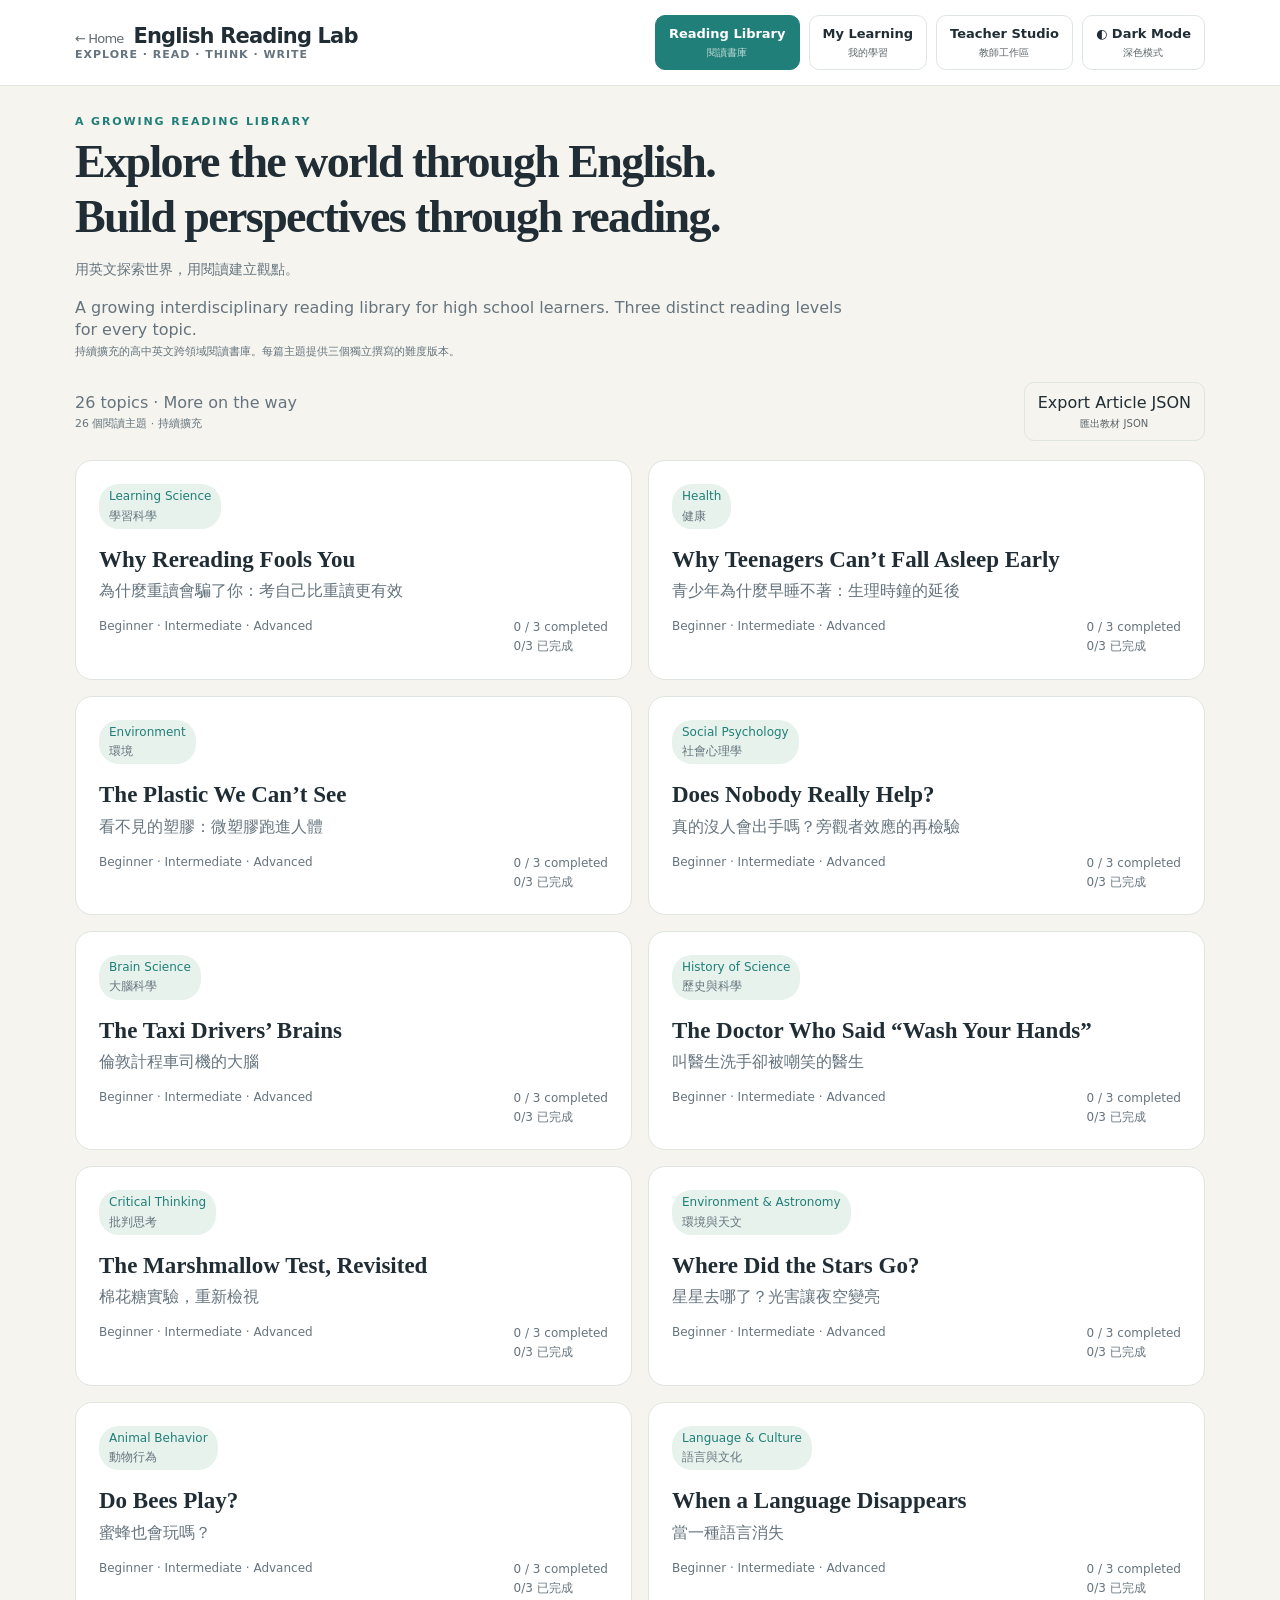
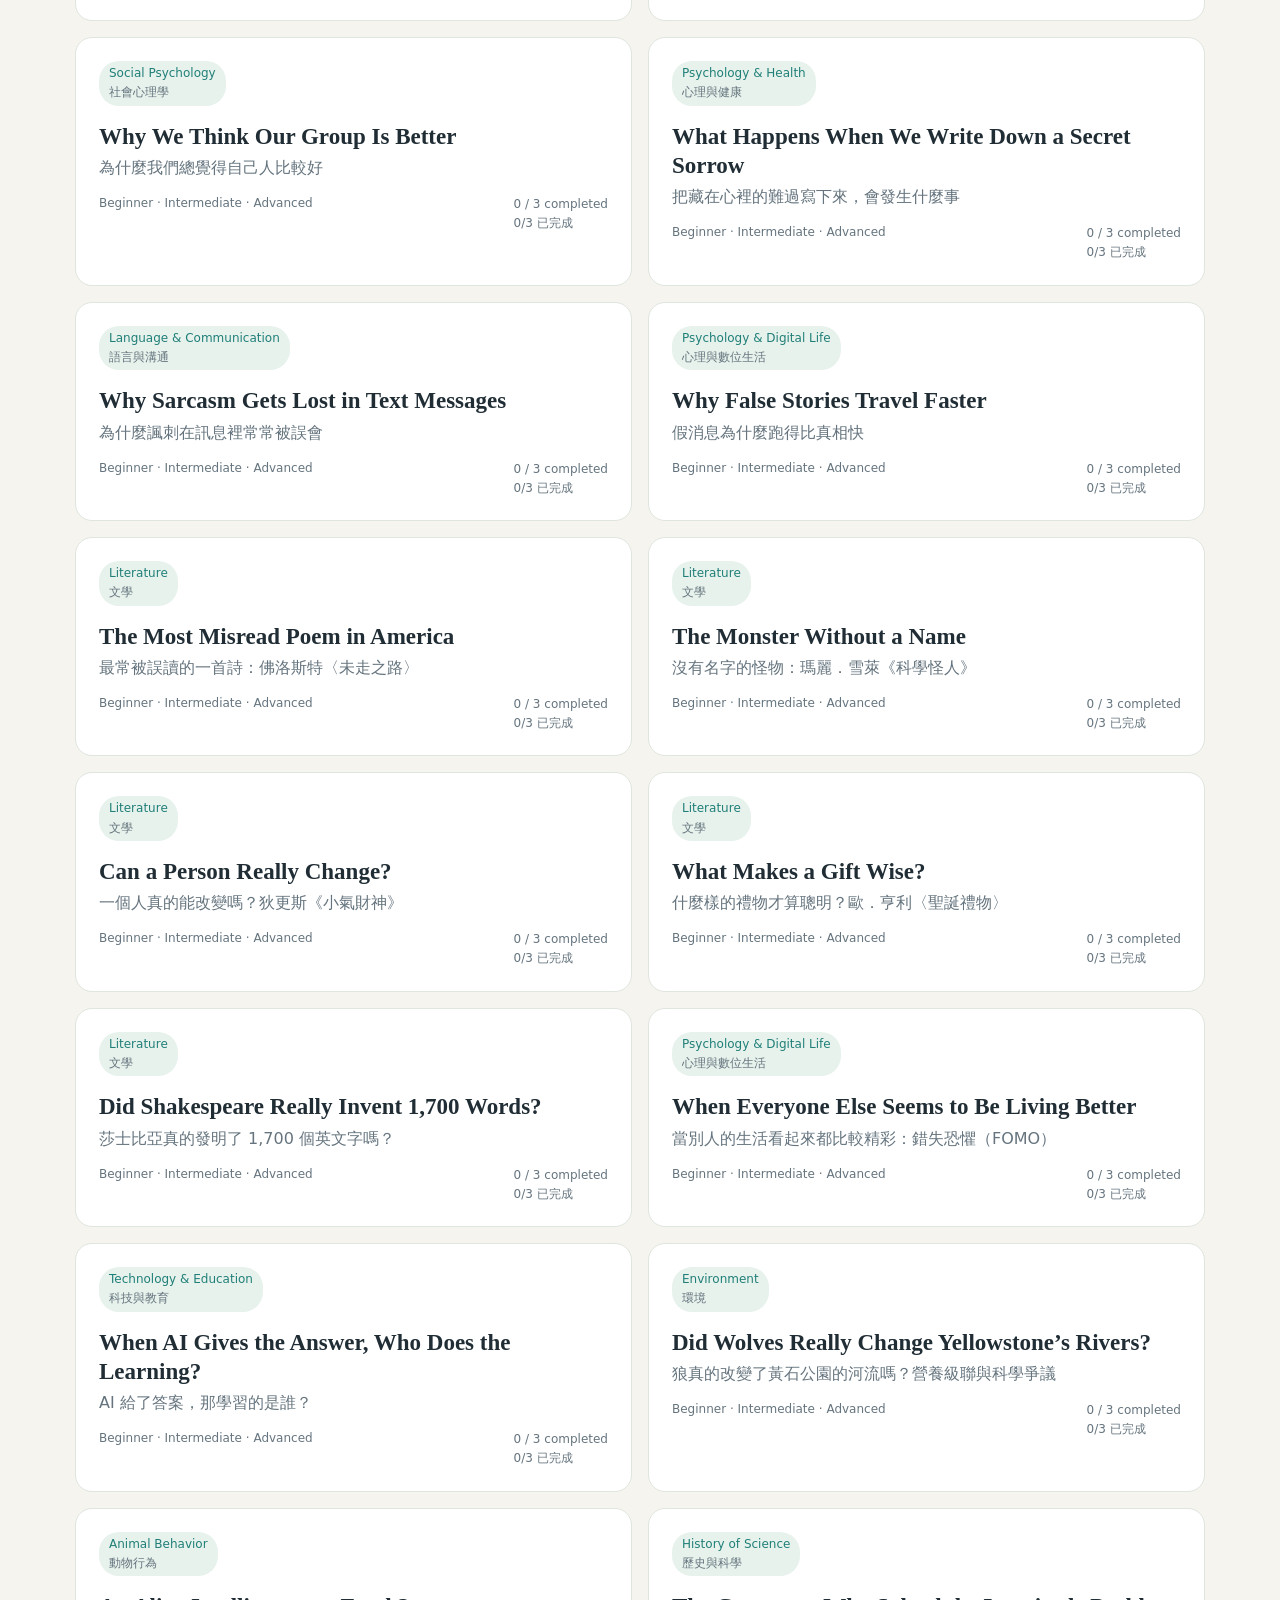
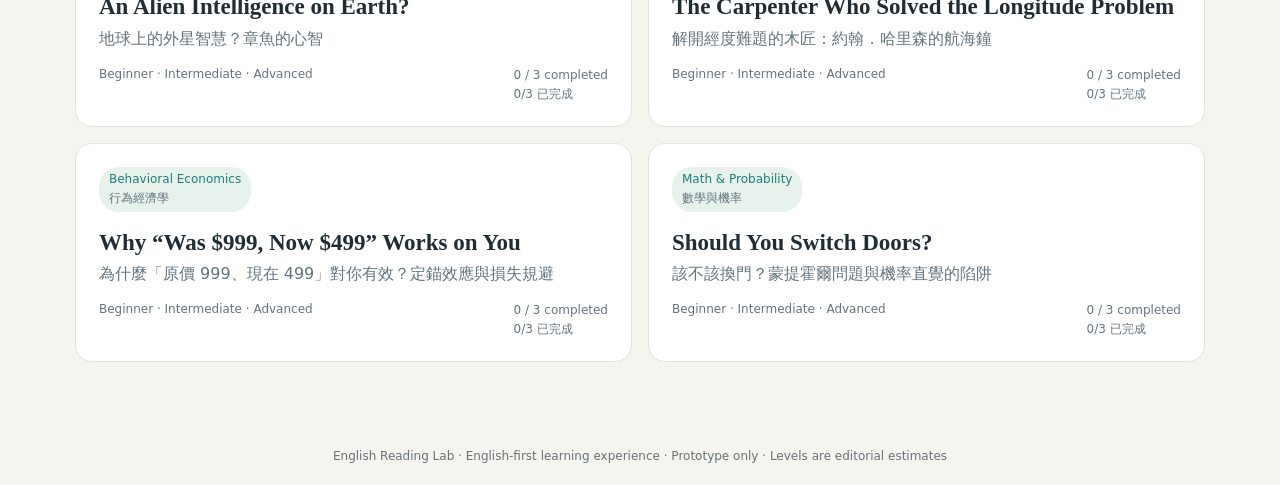
==== commit b6e88656: "Publish site from english-story-quest@85e7470" ====
--- a/lab/index.html
+++ b/lab/index.html
@@ -46,7 +46,7 @@
 <script>
 (function(){
 const LABELS={
-'探索書庫':['Reading Library','閱讀書庫'],'我的學習':['My Learning','我的學習'],'教師工作區':['Teacher Studio','教師工作區'],'心理與數位生活':['Psychology & Digital Life','心理與數位生活'],'社會心理學':['Social Psychology','社會心理學'],'心理與健康':['Psychology & Health','心理與健康'],'語言與溝通':['Language & Communication','語言與溝通'],'學習科學':['Learning Science','學習科學'],'健康':['Health','健康'],'環境':['Environment','環境'],'大腦科學':['Brain Science','大腦科學'],'歷史與科學':['History of Science','歷史與科學'],'批判思考':['Critical Thinking','批判思考'],'環境與天文':['Environment & Astronomy','環境與天文'],'動物行為':['Animal Behavior','動物行為'],'語言與文化':['Language & Culture','語言與文化'],'文學':['Literature','文學'],'科技與教育':['Technology & Education','科技與教育'],'社群媒體與錯失恐懼':['Social Media & FOMO','社群媒體與錯失恐懼'],'AI 與學習':['AI & Learning','AI 與學習'],'◐ 深色模式':['◐ Dark Mode','深色模式'],'◐ 淺色模式':['◐ Light Mode','淺色模式'],
+'探索書庫':['Reading Library','閱讀書庫'],'我的學習':['My Learning','我的學習'],'教師工作區':['Teacher Studio','教師工作區'],'心理與數位生活':['Psychology & Digital Life','心理與數位生活'],'社會心理學':['Social Psychology','社會心理學'],'心理與健康':['Psychology & Health','心理與健康'],'語言與溝通':['Language & Communication','語言與溝通'],'學習科學':['Learning Science','學習科學'],'健康':['Health','健康'],'環境':['Environment','環境'],'大腦科學':['Brain Science','大腦科學'],'歷史與科學':['History of Science','歷史與科學'],'批判思考':['Critical Thinking','批判思考'],'環境與天文':['Environment & Astronomy','環境與天文'],'動物行為':['Animal Behavior','動物行為'],'語言與文化':['Language & Culture','語言與文化'],'文學':['Literature','文學'],'行為經濟學':['Behavioral Economics','行為經濟學'],'數學與機率':['Math & Probability','數學與機率'],'科技與教育':['Technology & Education','科技與教育'],'社群媒體與錯失恐懼':['Social Media & FOMO','社群媒體與錯失恐懼'],'AI 與學習':['AI & Learning','AI 與學習'],'◐ 深色模式':['◐ Dark Mode','深色模式'],'◐ 淺色模式':['◐ Light Mode','淺色模式'],
 '持續擴充的高中英文跨領域閱讀書庫。每篇主題提供三個獨立撰寫的難度版本。':['A growing interdisciplinary reading library for high school learners. Three distinct reading levels for every topic.','持續擴充的高中英文跨領域閱讀書庫。每篇主題提供三個獨立撰寫的難度版本。'],
 '匯出教材 JSON':['Export Article JSON','匯出教材 JSON'],'← 返回閱讀書庫':['← Back to Library','返回閱讀書庫'],'逐段比較三階文章':['Compare Paragraphs','逐段比較三階文章'],'比較三階文章':['Compare Paragraphs','比較三階文章'],'關閉難度比較':['Close Comparison','關閉難度比較'],'顯示段落翻譯':['Show Translations','顯示段落翻譯'],'隱藏段落翻譯':['Hide Translations','隱藏段落翻譯'],'朗讀當前文章':['Read Aloud','朗讀當前文章'],'Aa 字體放大':['Aa Text Size','字體大小'],
 '綠色：單字｜橘色：片語與慣用語，點擊整組查看解析及收藏':['Green: vocabulary · Amber: phrases & idioms. Tap highlighted expressions for explanations and saving.','綠色標示單字；橘色標示片語與慣用語。點擊整組可查看解釋與收藏。'],
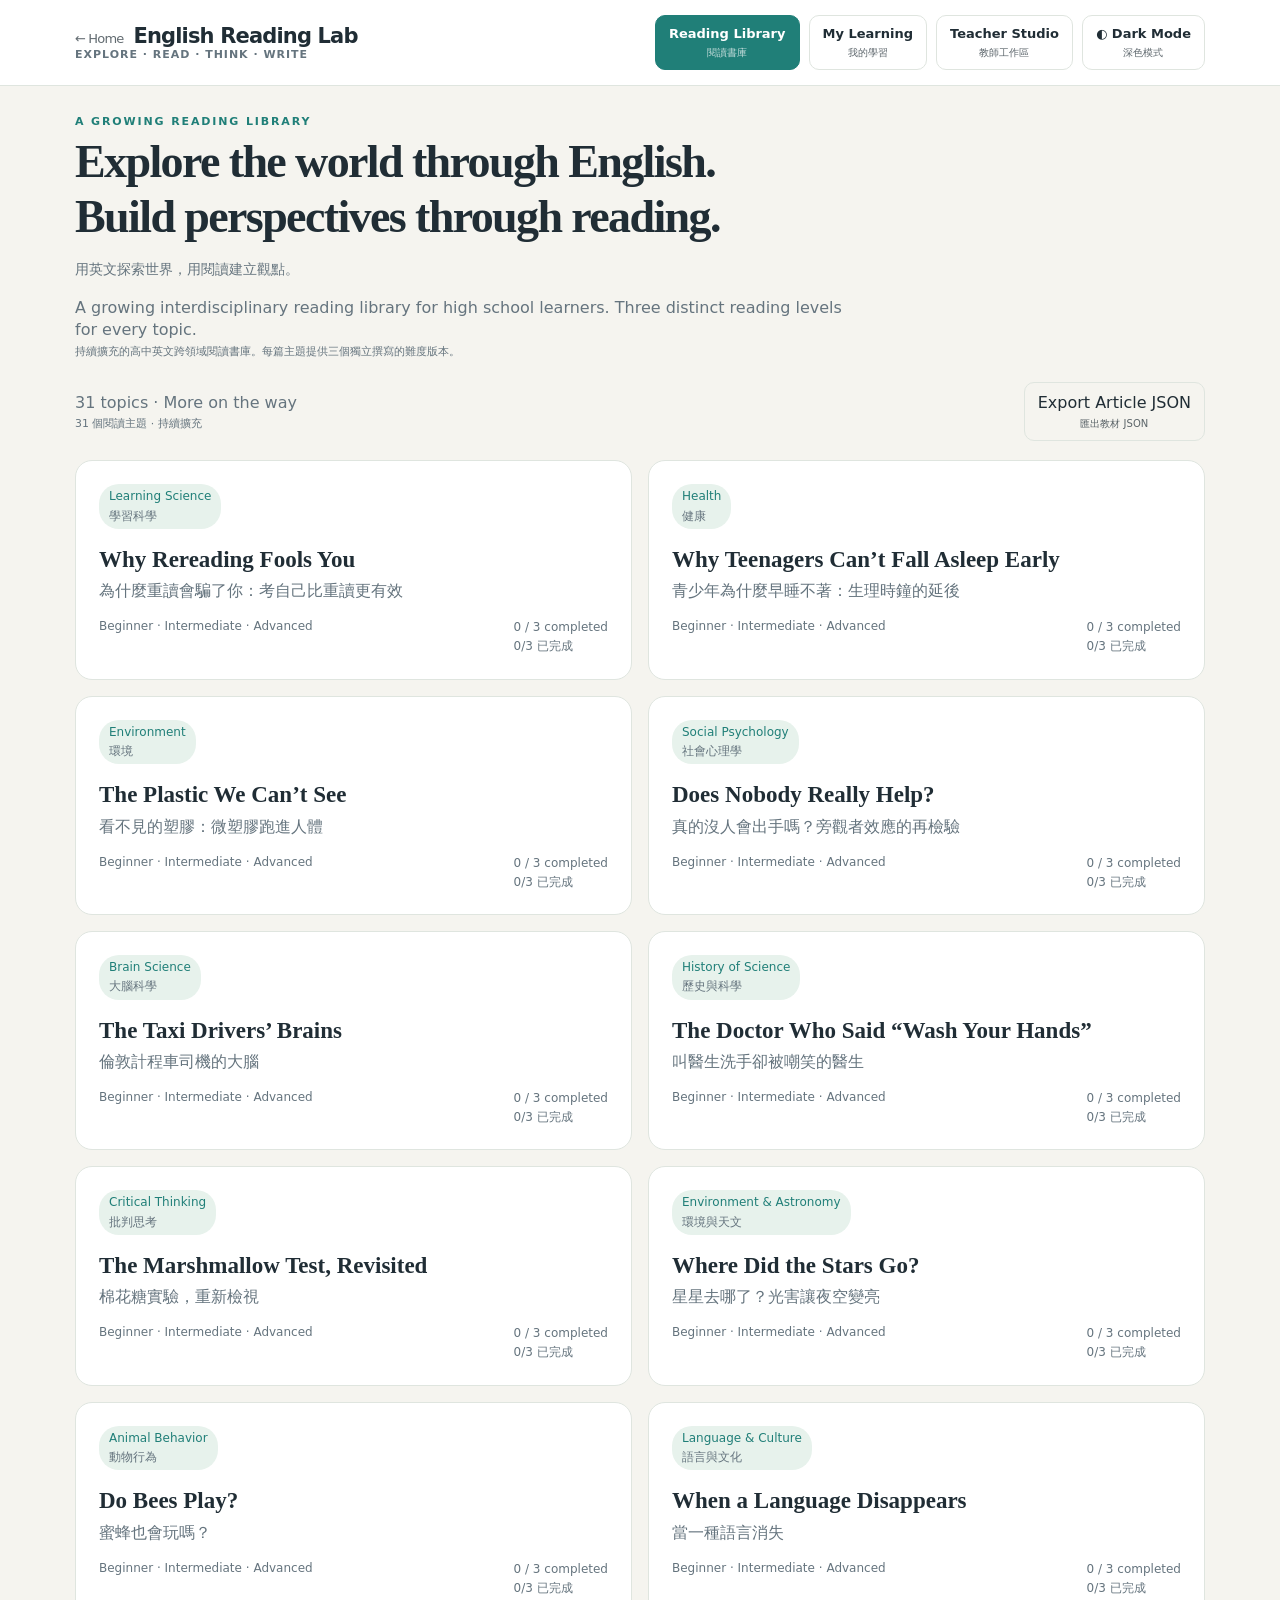
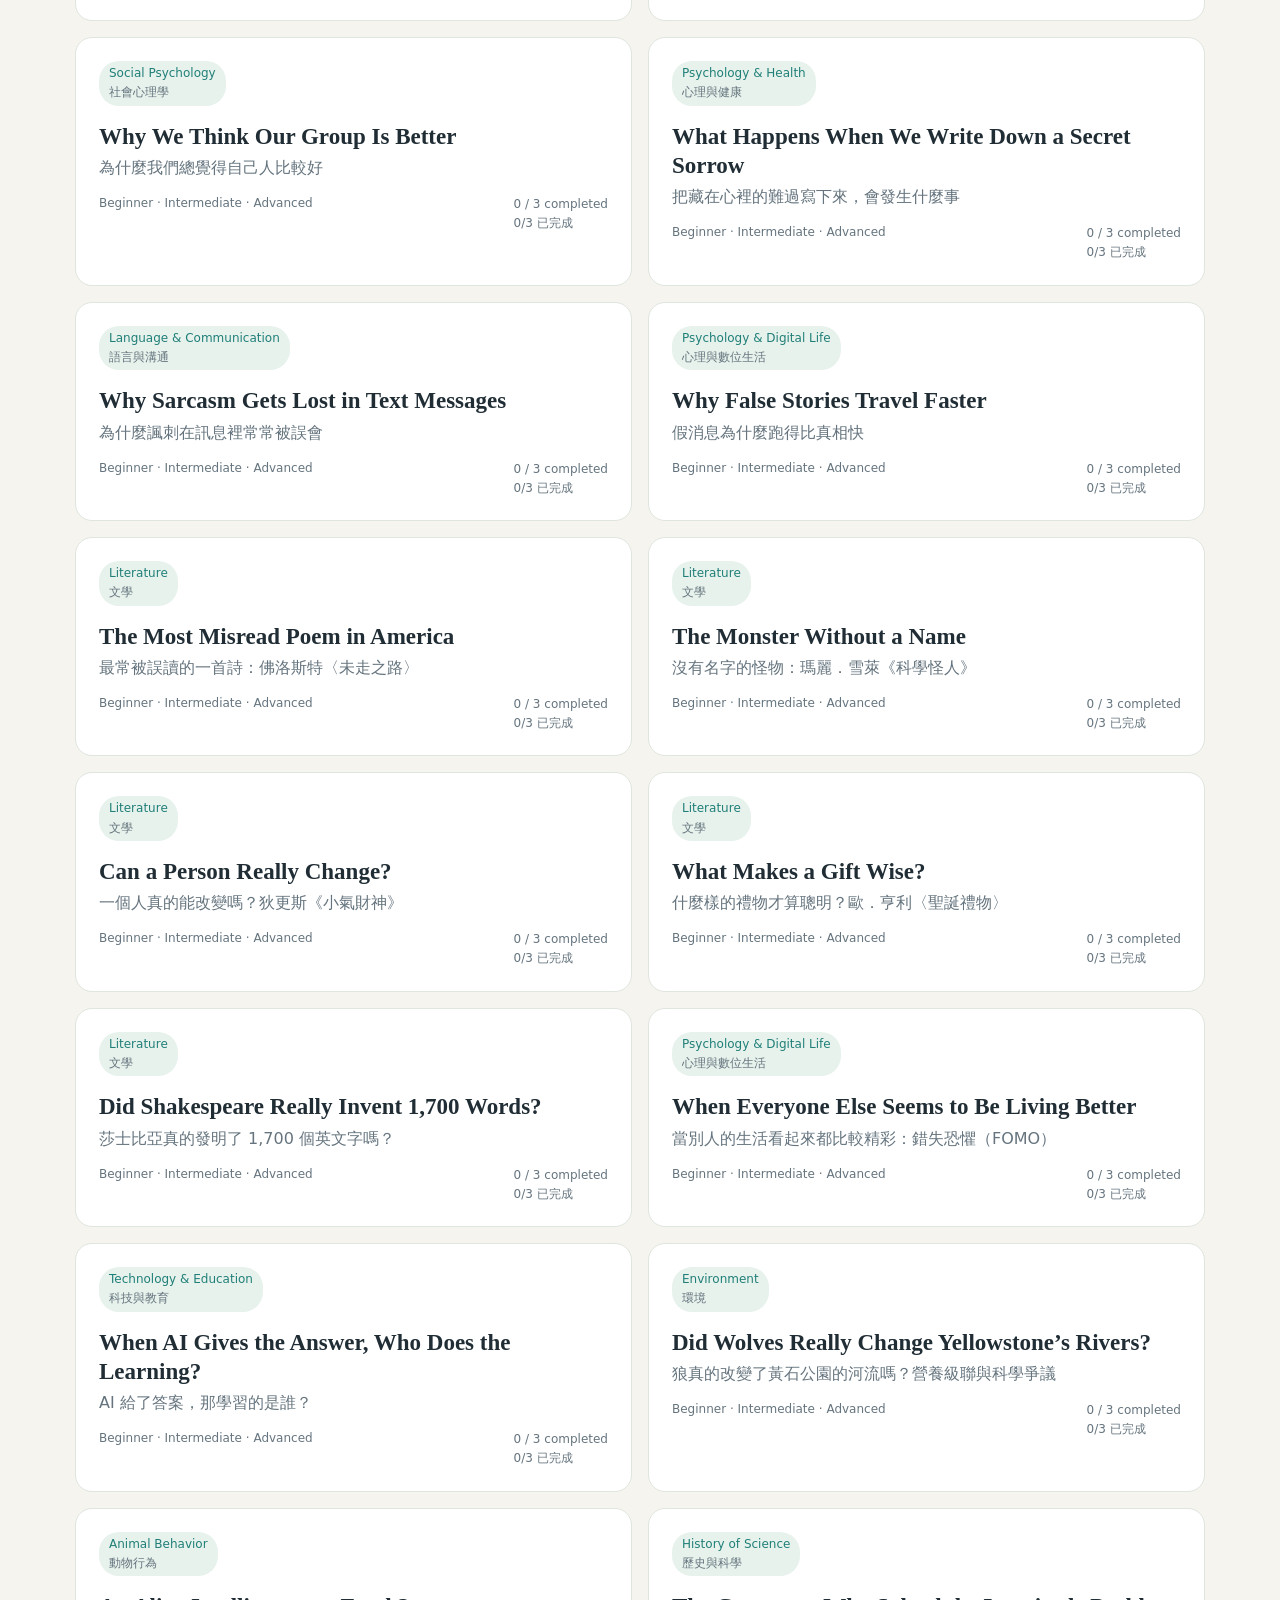
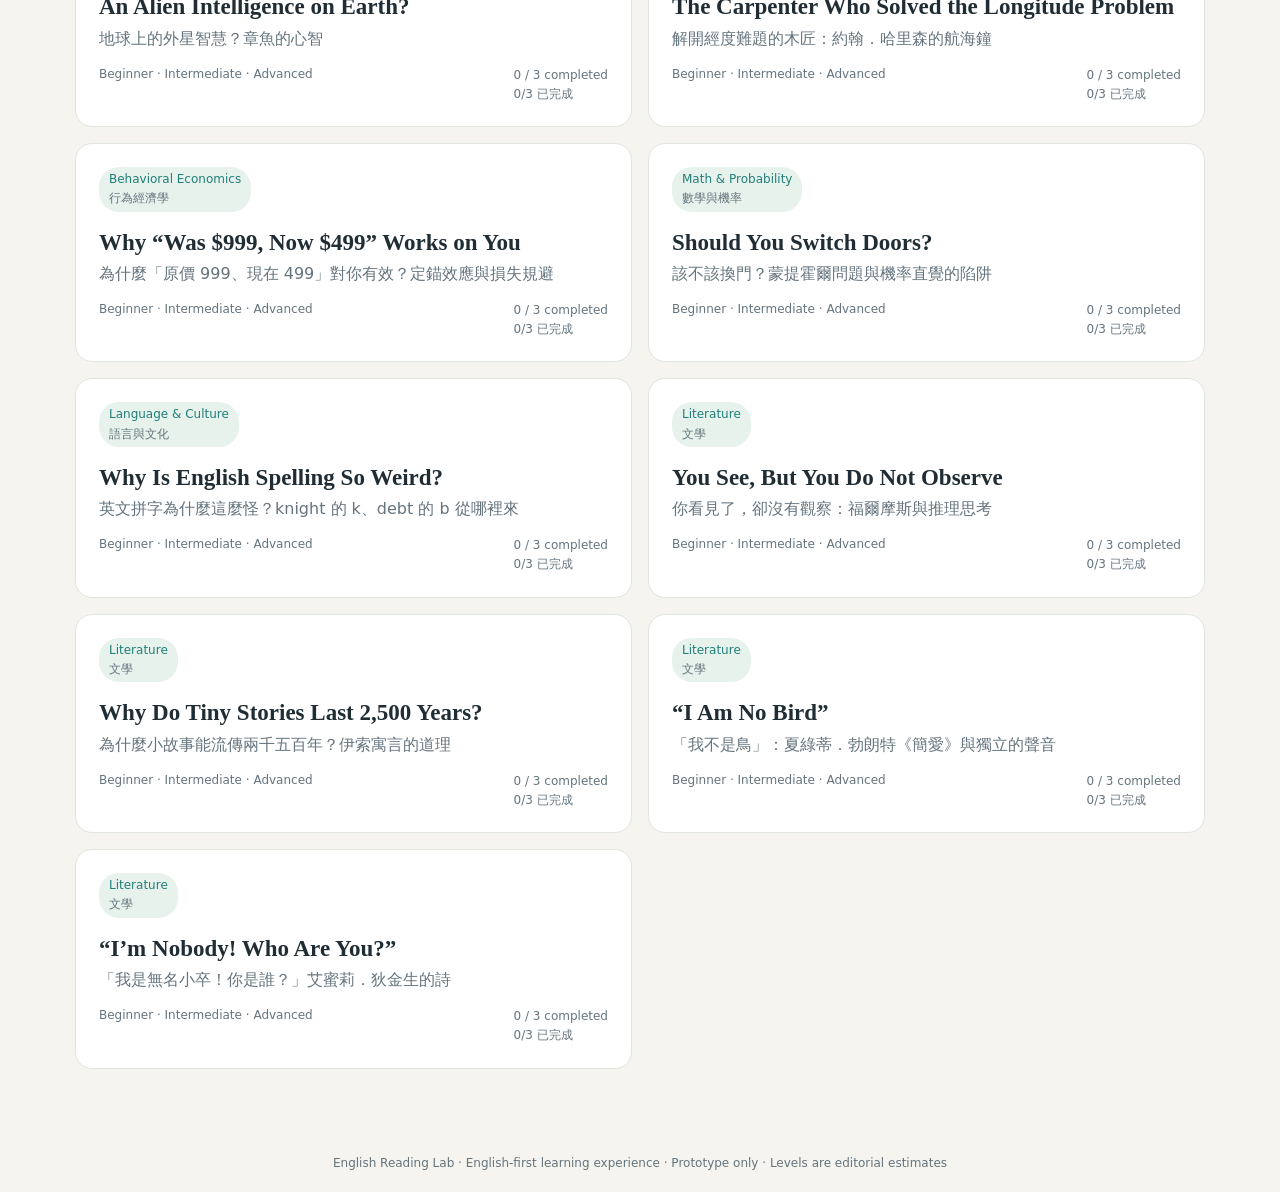
==== commit da918299: "Publish site from english-story-quest@9439e67" ====
--- a/lab/index.html
+++ b/lab/index.html
@@ -78,8 +78,8 @@
 <script>
 // 2026-10-21：文章改由 content/articles/*.json 提供（正本）；讀不到時沿用上方內嵌的 BUILTIN 當離線備援
 (async()=>{try{
-  const idx=await (await fetch('content/index.json')).json();
-  const arts=await Promise.all(idx.articles.map(id=>fetch(`content/articles/${id}.json`).then(r=>{if(!r.ok)throw Error(id);return r.json()})));
+  const idx=await (await fetch('content/index.json',{cache:'no-cache'})).json();
+  const arts=await Promise.all(idx.articles.map(id=>fetch(`content/articles/${id}.json`,{cache:'no-cache'}).then(r=>{if(!r.ok)throw Error(id);return r.json()})));
   if(!arts.length)return;
   BUILTIN.splice(0,BUILTIN.length,...arts);
   items=[...BUILTIN,...custom.filter(c=>!BUILTIN.some(b=>b.id===c.id))];
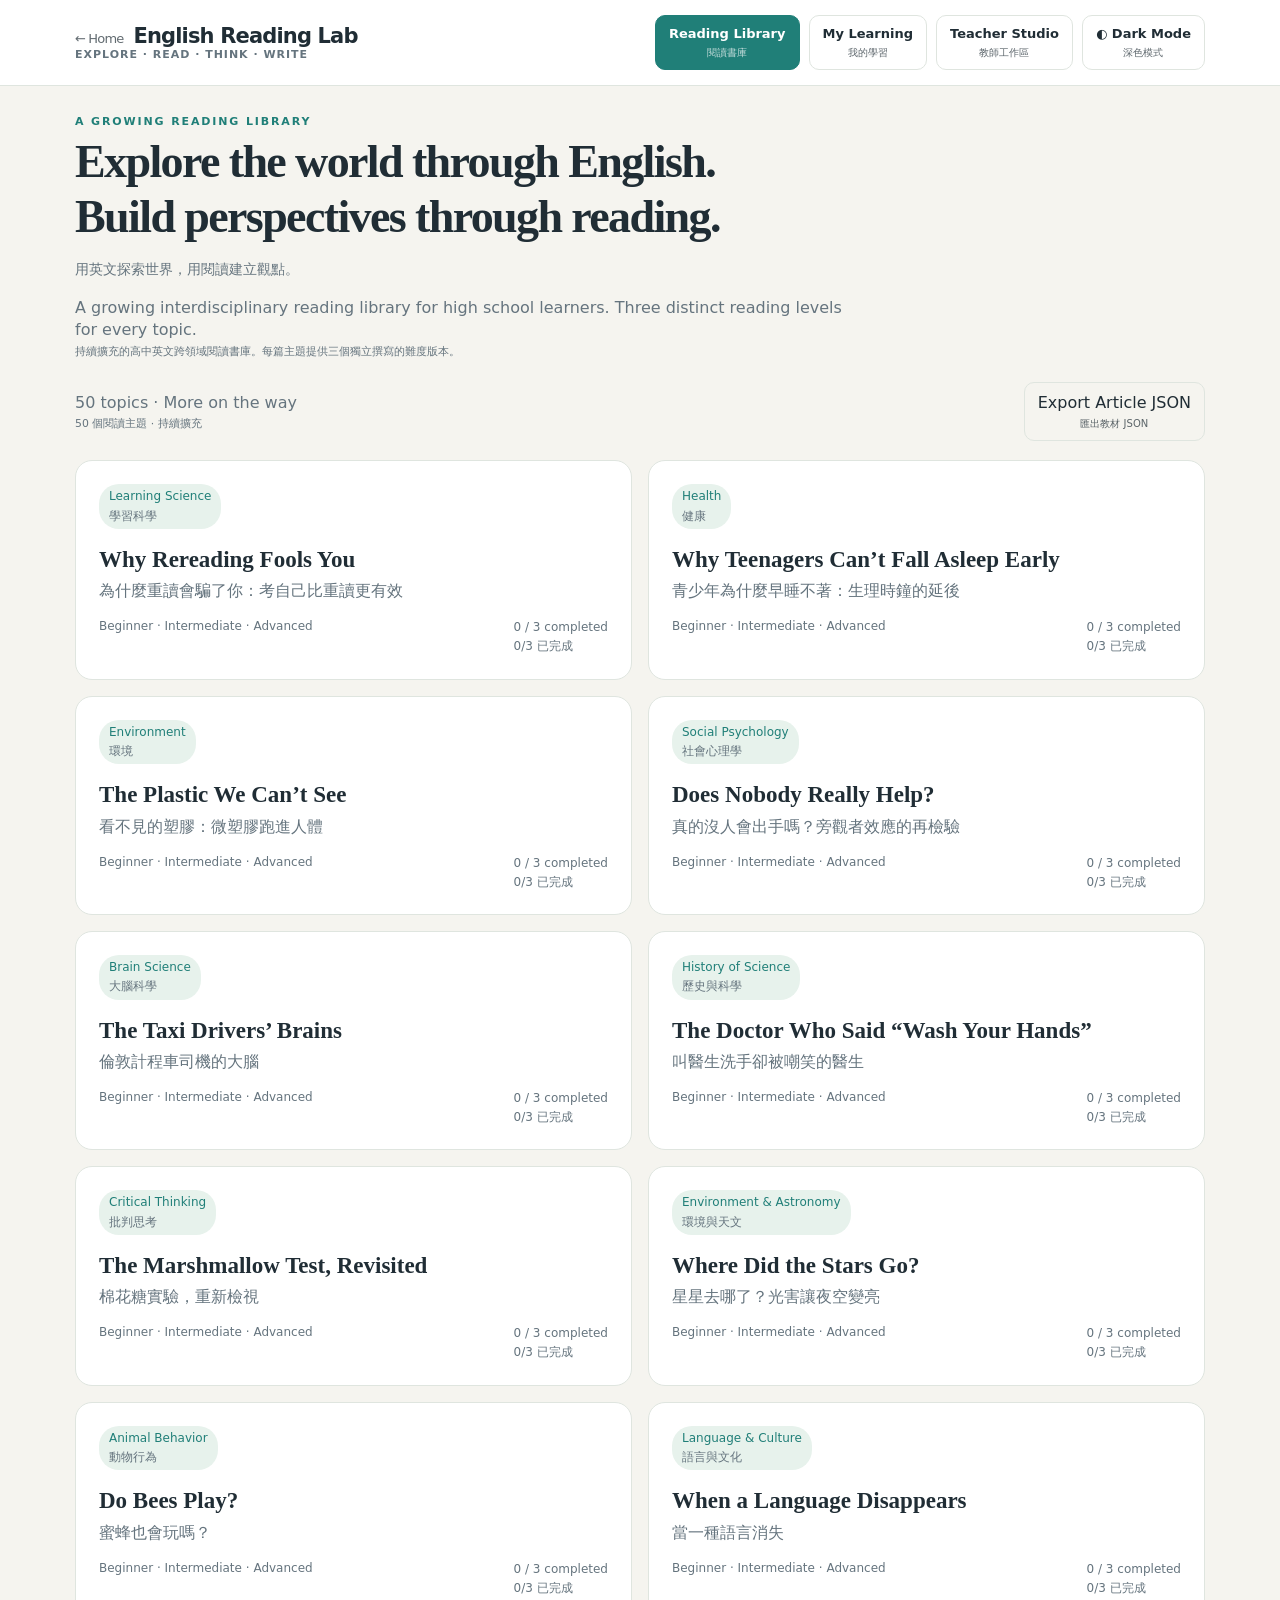
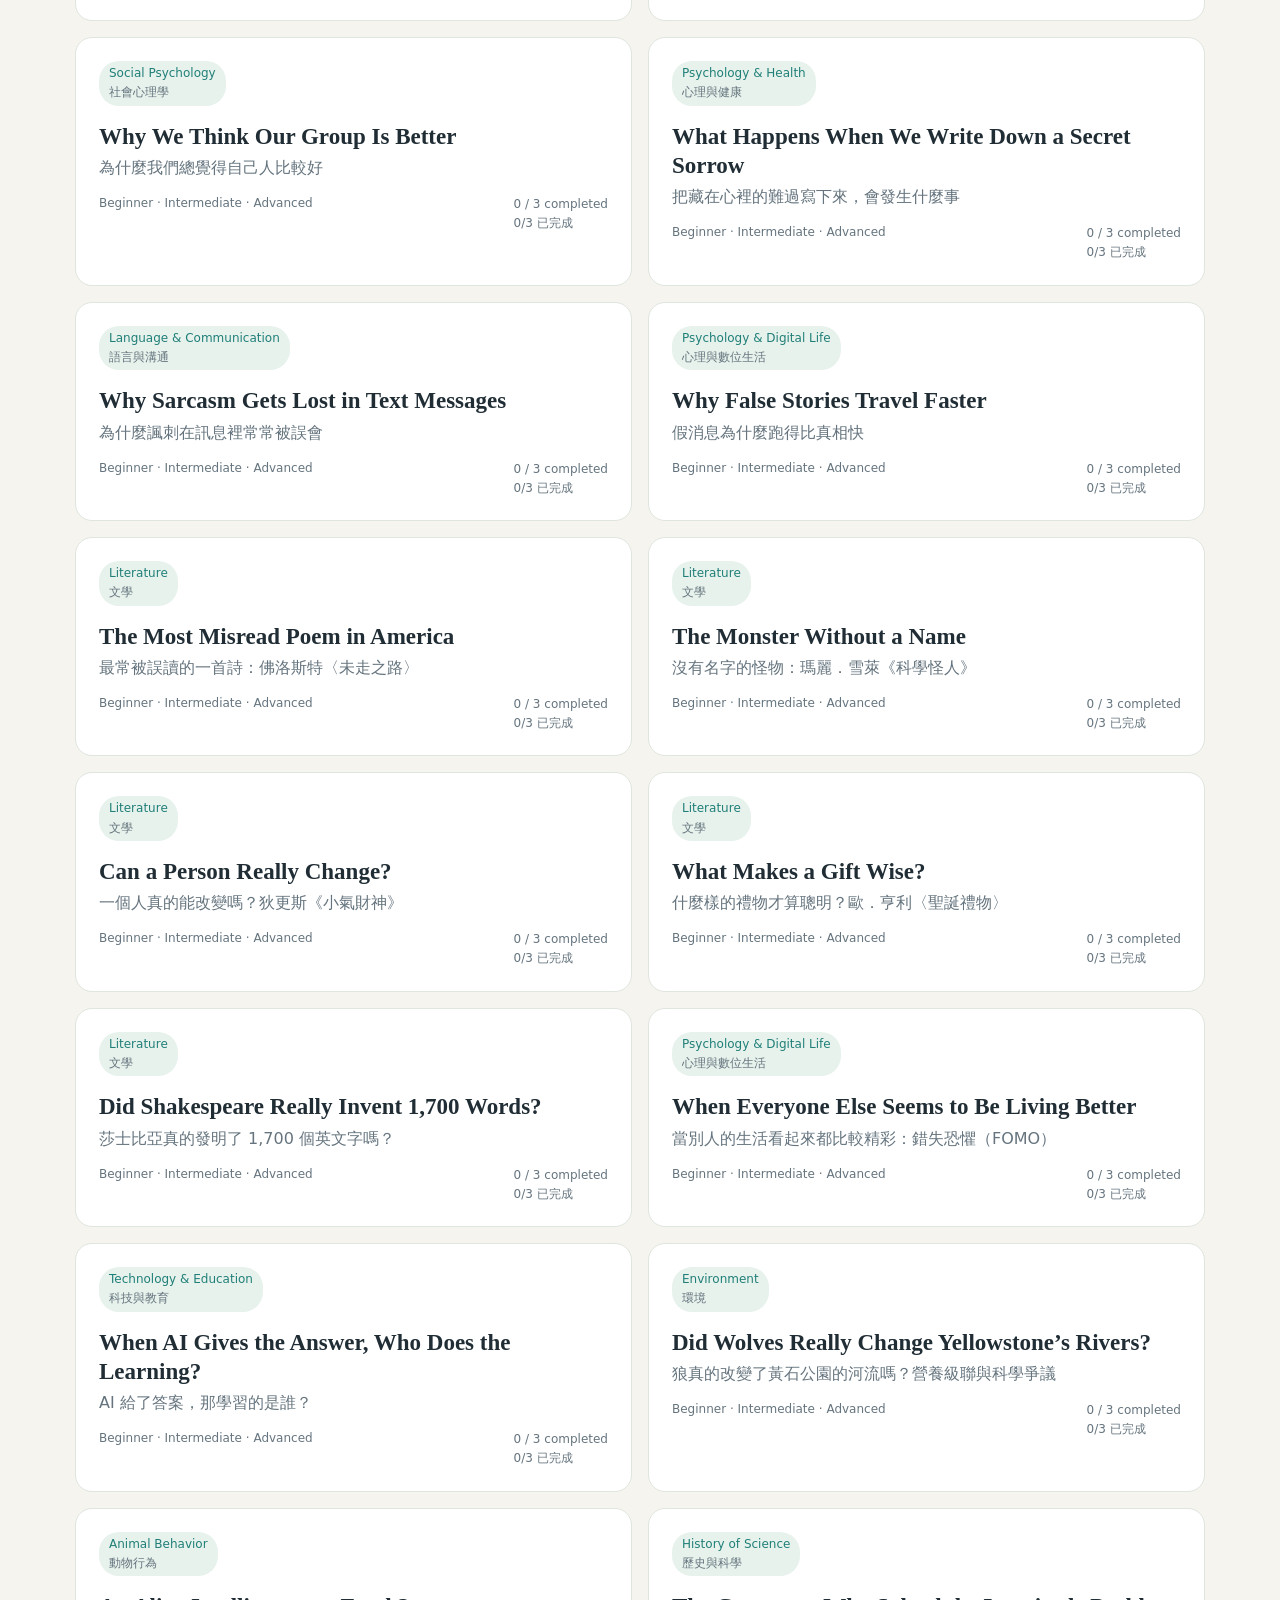
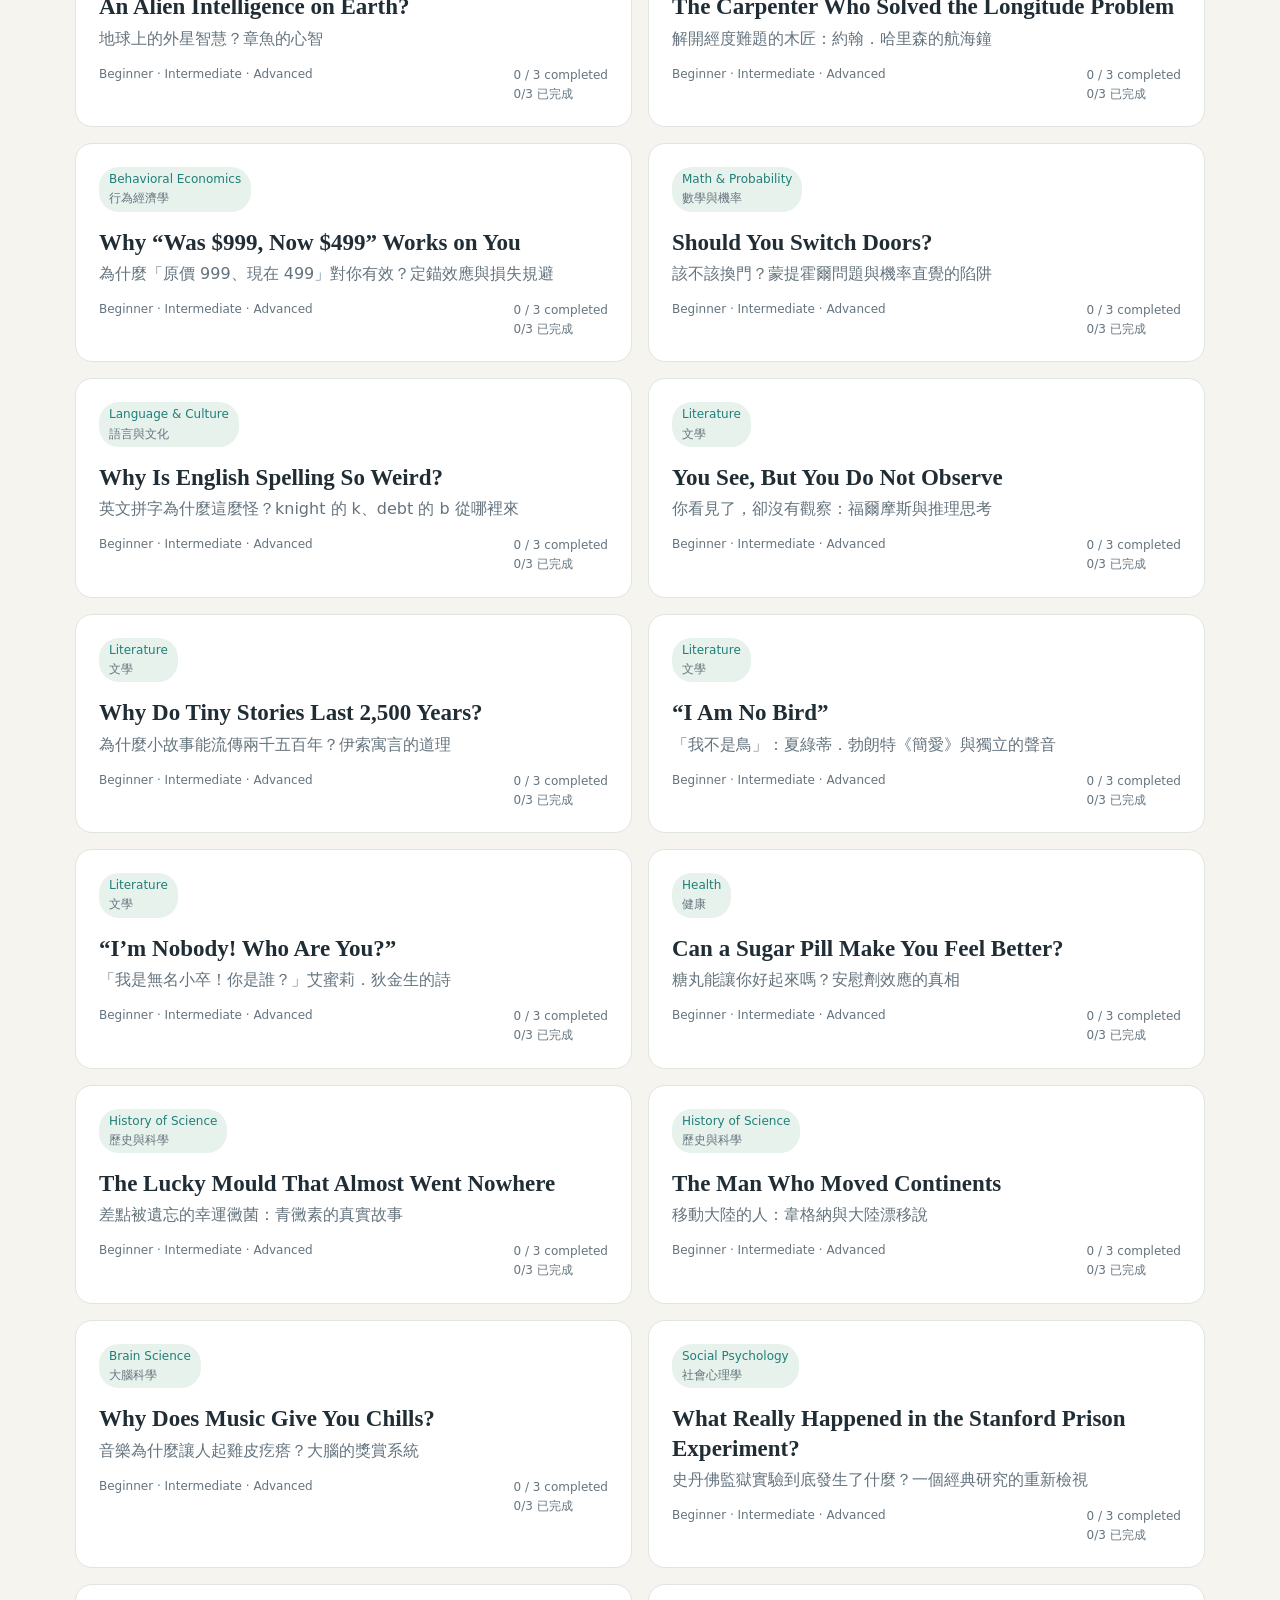
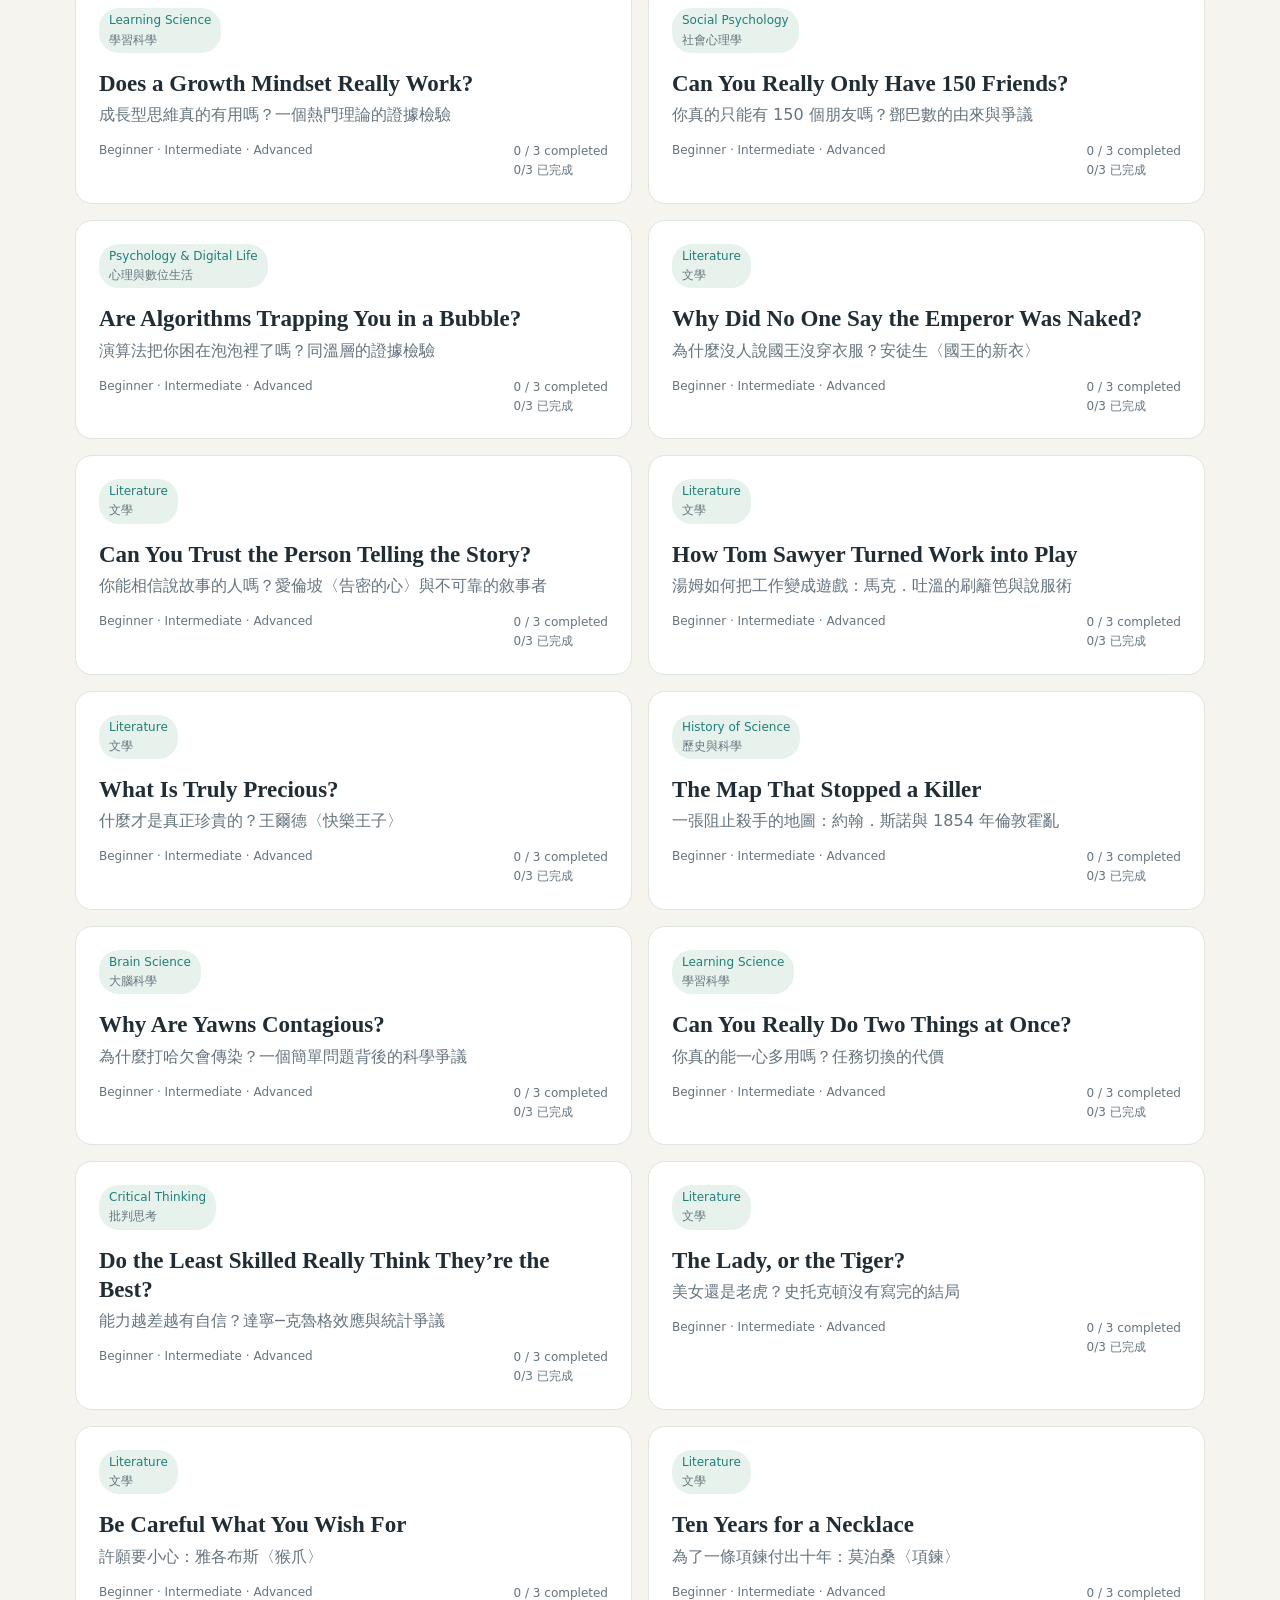
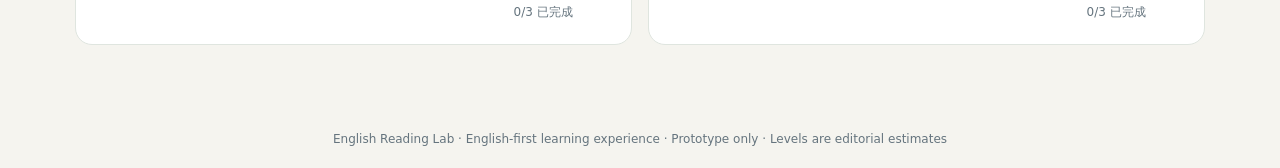
==== commit e6aa7628: "Publish site from english-story-quest@569ff58" ====
--- a/lab/index.html
+++ b/lab/index.html
@@ -15,8 +15,8 @@
 .font-control{font-size:12px;min-width:66px}.toolbar input[type=range]{width:105px;accent-color:var(--accent)}#fontValue{font-size:12px;min-width:34px;color:var(--muted)}.read-paragraph{position:relative;padding:12px 12px 2px;border-radius:12px;border:1px solid transparent}.read-paragraph.speaking{background:var(--soft);border-color:var(--accent)}.paragraph-actions{display:flex;align-items:center;gap:7px;margin-bottom:9px}.paragraph-actions button{padding:5px 10px;font-size:12px}.paragraph-number{color:var(--muted);font-size:11px;margin-right:auto}.read-paragraph .en{margin-bottom:12px}.read-paragraph .cn{margin-top:0}.audio-status{font-size:12px;color:var(--muted)}@media(max-width:760px){.toolbar input[type=range]{width:85px}}
 
 .watch-grid{display:grid;grid-template-columns:repeat(auto-fit,minmax(250px,1fr));gap:16px;margin-top:20px}.watch-card{border:1px solid var(--line);border-radius:16px;padding:20px;display:flex;flex-direction:column;gap:10px;background:var(--card,#fff)}.watch-card h3{font-size:1.15rem;margin:0;line-height:1.38}.watch-card p{margin:0;line-height:1.55}.watch-meta{display:flex;gap:10px;align-items:center;flex-wrap:wrap;font-size:.77rem;color:var(--muted,#64748b)}.watch-tag{background:#e0f2fe;color:#075985;border-radius:50px;font-weight:800;padding:5px 10px}.watch-zh{font-size:.79rem;opacity:.7}.watch-question{font-size:.85rem;margin-top:auto!important;padding-top:8px}.watch-link{display:flex;justify-content:center;align-items:center;gap:10px;padding:14px 18px;border-radius:11px;background:#0f766e!important;color:white!important;font-weight:800;text-decoration:none!important;margin-top:auto;text-align:center;box-shadow:0 4px 14px #0f766e33}.watch-link small{font-size:.67rem;font-weight:400;opacity:.84}.watch-link:hover{background:#115e59!important;transform:translateY(-1px)}.watch-link:focus-visible{outline:3px solid #f59e0b;outline-offset:3px}
-</style></head><body><header><div class="head"><div class="brand"><a href="../" style="font-size:13px;font-weight:400;color:inherit;opacity:.7;text-decoration:none;margin-right:10px">← Home</a>English Reading Lab <small>EXPLORE · READ · THINK · WRITE</small></div><nav><button data-nav="library" class="active">探索書庫</button><button data-nav="saved">我的學習</button><button data-nav="teacher">教師工作區</button><button id="themeBtn">◐ 深色模式</button></nav></div></header><main class="wrap"><section id="libraryView"><div class="intro"><div class="eyebrow">A growing reading library</div><h1>Explore the world through English.<br>Build perspectives through reading.<span class="hero-zh" lang="zh-Hant">用英文探索世界，用閱讀建立觀點。</span></h1><p class="muted">持續擴充的高中英文跨領域閱讀書庫。每篇主題提供三個獨立撰寫的難度版本。</p></div><div class="bar" style="margin:10px 0 19px"><span class="muted" id="libraryCount"></span><button class="softbtn" id="exportBtn">匯出教材 JSON</button></div><div id="cards" class="grid"></div></section><section id="readerView" class="hiddenview reader"><button id="backBtn" class="back">← 返回閱讀書庫</button><div class="eyebrow" id="category"></div><h1 class="readingtitle" id="readingTitle"></h1><p class="muted" id="subtitle"></p><div class="toolbar"><div class="seg" id="levels"></div><button id="compareBtn" class="softbtn">逐段比較三階文章</button><button id="translateBtn" class="softbtn">顯示段落翻譯</button><button id="speakBtn" class="softbtn" title="Play entire article">▶ Play All<span class="ui-zh">朗讀全文</span></button><button id="stopBtn" class="softbtn" title="Stop speaking">■ Stop<span class="ui-zh">停止朗讀</span></button><label class="font-control" for="fontRange"><span class="ui-en">Text Size</span><span class="ui-zh">字體大小</span></label><button id="fontMinus" class="softbtn" aria-label="Decrease text size">A−</button><input id="fontRange" type="range" min="16" max="30" step="1" value="19" aria-label="Article text size"><button id="fontPlus" class="softbtn" aria-label="Increase text size">A+</button><output id="fontValue" for="fontRange">19px</output></div><div class="bar muted small"><span id="levelInfo"></span><span id="progressInfo"></span></div><div id="comparison" class="panel hiddenview" style="margin:16px 0"></div><div class="panel article" id="article"></div><div id="wordDetail" class="detail hiddenview" role="status"></div><div class="bar" style="margin-top:16px"><span class="muted small">綠色：單字｜橘色：片語與慣用語，點擊整組查看解析及收藏</span><button class="primary" id="doneBtn">標記這個等級已讀完</button></div><div class="tabbar" id="tabs"><button data-tab="words" class="active">重點字彙</button><button data-tab="phrases">片語與 Idioms</button><button data-tab="writing">作文句型</button><button data-tab="quiz">閱讀測驗</button><button data-tab="reflection">延伸思考</button><button data-tab="videos">Watch & Explore<span class="ui-zh">延伸影音</span></button><button data-tab="sources">來源與說明</button></div><div class="panel section" id="tabContent"></div></section><section id="savedView" class="hiddenview"><div class="intro"><div class="eyebrow">Learning journal</div><h1>我的學習紀錄</h1><p class="muted">依目前瀏覽器儲存，沒有登入、跨裝置同步或雲端備份。</p></div><div class="grid"><div class="panel"><div class="stat" id="completeStat">0</div><p>已完成的「主題 × 難度」閱讀次數</p></div><div class="panel"><div class="stat" id="wordStat">0</div><p>收藏單字數</p></div></div><div class="panel" style="margin-top:18px"><h2>已收藏單字</h2><div id="savedWords"></div></div><div class="panel" style="margin-top:18px"><h2>閱讀紀錄</h2><div id="savedReading"></div></div></section><section id="teacherView" class="hiddenview"><div class="intro"><div class="eyebrow">Editor workspace · Offline-first</div><h1>文章與教材管理</h1><p class="muted">輸入主題或新聞網址，產生可供 ChatGPT／Claude 使用的完整教材指令，再把生成的 JSON 匯入書庫。</p></div><div class="teacher"><div class="panel"><h2>① 準備文章主題</h2><label for="authorSelect">作家敘事風格參考（500 位可選）</label><select id="authorSelect" style="display:block;width:100%;padding:10px;margin:8px 0 10px;border-radius:8px;border:1px solid var(--line)"></select><p id="authorDetails" class="small muted author-help"></p><label for="styleNotes">自訂文風目標（可選）</label><input id="styleNotes" type="text" placeholder="e.g., warm humor, suspense, dialogue, reflection"><p class="small muted">作家僅提供高層次創作特色參考，不逐句模仿在世作家的可辨識文筆。</p><label for="sourceType">資料來源</label><select id="sourceType" style="display:block;width:100%;padding:10px;margin:8px 0 15px;border-radius:8px;border:1px solid var(--line)"><option value="topic">Explore a Topic</option><option value="url">News / Website URL</option><option value="research">Research / PDF Summary</option></select><label for="sourceInput">主題、網址或原文</label><textarea id="sourceInput" placeholder="e.g., Why do we compare ourselves with others? Or paste a news URL"></textarea><p class="small muted">貼上網址不會自動擷取網站內容；必須在可上網的 AI 對話中查證後生成。</p><button id="promptBtn" class="primary">生成可複製的 AI 指令</button></div><div class="panel"><h2>② 複製指令給 AI</h2><p class="small muted">要求三篇獨立文章、繁中翻譯、分級測驗、作文句型、可查核來源，以及可匯入的 JSON。</p><pre id="promptOut">先在左側輸入主題，再按下「生成可複製的 AI 指令」。</pre><button id="copyPrompt" class="softbtn">複製指令</button></div><div class="panel wide"><h2>③ 匯入新文章</h2><p class="muted small">把 AI 回傳的單篇 JSON 物件貼入以下欄位，或選擇 .json 檔案。系統只做結構基本驗證；事實、文法、來源及 CEFR 難度仍須教師審核。</p><textarea id="importText" placeholder='貼上教材 JSON 物件（包含 id、category、title、levels、vocab、patterns、quiz）'></textarea><div class="toolbar"><input type="file" accept="application/json,.json" id="fileInput" aria-label="選取 JSON 檔案"><button id="importBtn" class="primary">驗證並加入書庫</button><button id="exportAll" class="softbtn">備份所有文章 JSON</button></div><div id="importStatus" class="small" role="status"></div></div><div class="panel wide notice"><strong>目前第一版的邊界：</strong>閱讀、三階切換、翻譯、收藏、測驗、寫作與匯入匯出均可離線操作；「根據網址查資料並生成文章」需外部 AI 與網路查核。本頁沒有內建 AI API、不會宣稱已完成來源查核，也不會直接發布到雲端。</div></div></section></main><footer>English Reading Lab · English-first learning experience · Prototype only · Levels are editorial estimates</footer><script>const BUILTIN=[{"id": "fomo", "category": "心理與數位生活", "title": "When Everyone Else Seems to Be Living Better", "subtitle": "社群媒體與錯失恐懼", "source": "原創教學文章；心理學概念為一般知識，非特定研究報導", "levels": {"beginner": {"title": "The Photos That Changed Mia’s Mood", "paras": [["Mia had a good Saturday. She read a novel, cooked lunch with her father, and helped her younger brother with his homework. In the evening, she felt calm and satisfied. Then she opened a social media app.", "Mia 度過了愉快的星期六。她讀了小說、和爸爸一起煮午餐，也幫弟弟寫功課。晚上她感到平靜又滿足，接著卻打開了社群媒體。"], ["Her classmates were sharing photos from a concert. One friend had visited a beautiful café, and another was traveling with her family. Mia looked at her own day again. Suddenly, reading at home did not seem exciting enough. She began to wonder whether she had missed something important.", "同學們正在分享演唱會照片，有人去了漂亮的咖啡館，也有人和家人旅行。Mia 回頭看自己的這一天，突然覺得在家讀書似乎不夠精彩。她開始懷疑自己是否錯過了重要的事情。"], ["This feeling is often called the fear of missing out, or FOMO. People may feel it when they see others having experiences they do not have. Social media makes these experiences easy to see, but a picture only shows a small part of someone’s life.", "這種感覺常稱為錯失恐懼（FOMO）。當人們看到別人擁有自己沒有的經驗時，就可能產生這種感受。社群媒體讓這些經驗隨手可見，但照片往往只呈現生活的一小部分。"], ["Mia decided to put her phone away and think about what she truly enjoyed. Her day had not become worse because someone else had gone to a concert. She still remembered laughing with her brother and finishing a wonderful chapter of her book.", "Mia 決定放下手機，想想自己真正喜歡的事。別人去了演唱會，並不會讓她的一天變差。她依然記得和弟弟一起笑，以及讀完精彩書籍章節的快樂。"], ["The next time Mia saw exciting photos online, she tried a simple question: “Do I want this experience, or do I only want to look as happy as the people in the picture?” The question did not remove every uncomfortable feeling, but it helped her choose how to spend her time.", "下一次看到社群上的精彩照片時，Mia 試著問自己：「我是想要這種經驗，還是只想看起來和照片裡的人一樣快樂？」這個問題沒有消除所有不舒服的感受，卻幫助她更有意識地安排時間。"]]}, "intermediate": {"title": "The Quiet Saturday That Suddenly Felt Inadequate", "paras": [["Until she opened social media, Mia had considered her Saturday a success. She had enjoyed a novel, prepared lunch with her father, and helped her brother solve a difficult math problem. Yet photographs of friends at concerts and fashionable cafés made her ordinary afternoon feel strangely disappointing. Nothing about her day had changed; what had changed was the standard by which she judged it.", "在打開社群媒體前，Mia 一直覺得自己的星期六過得不錯。她讀了小說、和爸爸煮午餐，也幫弟弟解出一道數學難題。然而，朋友在演唱會及時髦咖啡館的照片，卻讓這個平凡下午突然顯得令人失望。她的一天沒有改變，改變的是她用來評價這一天的標準。"], ["Psychologists use the term fear of missing out, or FOMO, to describe anxiety that others may be enjoying rewarding experiences without us. Although the feeling existed long before smartphones, digital platforms can make comparisons more frequent. We are repeatedly shown carefully selected moments while remaining largely unaware of the boredom, disagreements, and routine that surround them.", "心理學家使用「錯失恐懼」（FOMO）來描述一種焦慮：擔心別人正在享受有價值的經驗，而自己卻沒有參與。這種感受早在智慧型手機問世前就已存在，但數位平台可能讓比較變得更加頻繁。我們不斷看見別人精心挑選的瞬間，卻幾乎看不見背後的無聊、爭執與日常。"], ["The difficulty is not that people share happy memories. Rather, it is that viewers may treat those selected images as a complete account of everyone else’s life. As a result, an enjoyable evening at home can appear less valuable than an event we never wanted to attend in the first place. The comparison quietly changes our priorities.", "問題不在於人們分享快樂回憶，而在於觀看者可能把經過挑選的照片當成別人生活的全貌。因此，即使原本很享受在家度過的夜晚，也可能覺得它不如自己原本根本不想參加的活動有價值。這樣的比較悄悄改變了我們的優先順序。"], ["Mia began experimenting with a small habit: before opening an app, she asked what she expected to gain from it. Was she looking for a message from a friend, useful information, or simply relief from boredom? This pause helped her notice when she was scrolling automatically rather than intentionally.", "Mia 開始嘗試一個小習慣：每次打開 App 前，先問自己希望從中獲得什麼。她是在等朋友訊息、尋找有用資訊，還是單純想擺脫無聊？這短暫的停頓讓她察覺自己何時是在無意識滑手機，而非有目的地使用。"], ["Her experience suggests that a healthier relationship with social media does not necessarily require avoiding it altogether. Instead, it may begin with recognizing a simple distinction: observing someone else’s happiness is not evidence that our own life is lacking.", "她的經驗顯示，與社群媒體建立更健康的關係，不一定得完全遠離它。相反地，起點可能是認清一個簡單的區別：看見別人的快樂，並不代表自己的生活有所欠缺。"]]}, "advanced": {"title": "When Curated Happiness Becomes a Measuring Stick", "paras": [["Mia’s Saturday had been, by any reasonable standard, satisfying. She had read without interruption, cooked with her father, and helped her younger brother overcome a frustrating homework problem. Nevertheless, after encountering an endless succession of photographs documenting concerts, travel, and stylish restaurants, she found herself reconsidering what had seemed like a perfectly worthwhile day. The experience illustrates a curious feature of social comparison: satisfaction can deteriorate even when the underlying circumstances remain unchanged.", "從任何合理標準來看，Mia 的星期六都很充實。她不受打擾地閱讀、和父親下廚，並協助弟弟克服令人挫折的作業難題。然而，在接連看見演唱會、旅行與時髦餐廳的照片後，她開始重新評價原本覺得很值得的一天。這段經驗說明社會比較的一個微妙特性：即使實際情況完全沒有改變，滿足感仍可能下降。"], ["The fear of missing out, commonly abbreviated as FOMO, refers to unease arising from the possibility that others are enjoying experiences from which we are absent. Digital platforms do not create the desire to belong; that desire is deeply familiar to human beings. What these platforms can change, however, is the frequency and visibility of opportunities for comparison, allowing countless selectively presented lives to compete for our attention.", "錯失恐懼（FOMO）指的是一種不安：擔心別人正在享受自己未能參與的經驗。數位平台並非創造了人們想要歸屬的渴望；這種渴望本來就是人類熟悉的感受。然而，平台可能改變比較機會出現的頻率與可見度，讓無數經過選擇呈現的生活片段爭奪我們的注意力。"], ["The distinction between representation and reality is therefore crucial. A photograph records an occasion, not the emotional texture of an entire week. Yet when selected highlights are repeatedly mistaken for ordinary life, viewers may evaluate their unedited routines against an unrealistic reference point. In such circumstances, the apparent inadequacy of one’s own experience is partly a consequence of the comparison itself.", "因此，區分呈現方式與現實至關重要。照片記錄的是某個場合，而不是整個星期的情緒樣貌。然而，當精選亮點一再被誤認為日常生活，觀看者便可能拿自己未經修飾的生活，與不切實際的參照標準比較。在這種情況下，自己的經驗看似不足，有一部分其實是比較行為本身造成的。"], ["It would be misleading, however, to conclude that social media is inherently harmful. Online communities can provide friendship, inspiration, and practical information, particularly for people whose interests are not shared by those around them. The more meaningful question concerns the conditions under which connection turns into competition—and whether users can recognize that transition before it shapes their decisions.", "然而，若因此認定社群媒體本質上有害，也會造成誤導。網路社群可以帶來友誼、靈感與實用資訊，對於周遭缺乏同好的人尤其如此。更有意義的問題在於：連結在什麼條件下變成競爭？使用者能否在它影響決定之前察覺這個轉變？"], ["Mia eventually developed a modest rule: she would check social media with a purpose rather than use it whenever silence felt uncomfortable. This strategy did not make comparison disappear, nor could it guarantee lasting contentment. It did, however, return one important decision to her: the authority to determine whether her day had been meaningful.", "後來 Mia 建立了一條簡單原則：使用社群媒體應帶著目的，而非每當安靜讓她不自在時就打開它。這項策略不會讓比較完全消失，也無法保證永久滿足；但它的確讓一項重要決定重新回到她手中：由自己判斷這一天是否有意義。"]]}}, "vocab": [{"w": "inadequate", "pos": "adj.", "meaning": "不足的；不夠好的", "example": "The plan seemed inadequate.", "family": "inadequacy (n.)"}, {"w": "curated", "pos": "adj.", "meaning": "經過挑選與編排的", "example": "Social feeds contain curated moments.", "family": "curate (v.)"}, {"w": "comparison", "pos": "n.", "meaning": "比較", "example": "The comparison was unfair.", "family": "compare (v.)"}, {"w": "recognize", "pos": "v.", "meaning": "察覺；認出", "example": "She recognized a pattern.", "family": "recognition (n.)"}, {"w": "circumstances", "pos": "n.", "meaning": "情況；環境", "example": "The circumstances had not changed.", "family": "circumstantial (adj.)"}, {"w": "distinction", "pos": "n.", "meaning": "區別", "example": "This distinction matters.", "family": "distinct (adj.)"}], "patterns": [{"frame": "This suggests that + 子句", "meaning": "這顯示／暗示……；用於審慎推論", "example": "This suggests that comparison can change how we evaluate our lives.", "tip": "若證據不足以確定因果，suggests 通常比 proves 更恰當。"}, {"frame": "In terms of + 名詞／V-ing", "meaning": "就……而言", "example": "In terms of personal satisfaction, a quiet day can still be meaningful.", "tip": "不可寫成 in terms to。"}, {"frame": "Although + 子句, 主句", "meaning": "雖然……，但……", "example": "Although the photos seemed exciting, Mia valued her own experience.", "tip": "英文正式寫作中，Although 子句後不再另外接 but。"}, {"frame": "It is worth considering whether + 子句", "meaning": "值得思考是否……", "example": "It is worth considering whether online comparison affects our choices.", "tip": "適合議論文提出問題或轉換論述角度。"}], "quiz": {"beginner": [{"q": "What made Mia question her Saturday?", "options": ["A math test", "Photos posted by her friends", "A phone call from her father", "Her unfinished novel"], "a": 1, "why": "第二段提到她看到同學的照片後開始覺得自己的週末不夠精彩。"}, {"q": "What does FOMO refer to?", "options": ["Fear of missing experiences", "Fear of reading difficult books", "A method of sharing photos", "A way to avoid friends"], "a": 0, "why": "第三段直接解釋 FOMO。"}], "intermediate": [{"q": "What does the writer suggest about social-media photos?", "options": ["They show complete personal histories", "They are usually impossible to understand", "They represent selected moments rather than whole lives", "They should never be shared"], "a": 2, "why": "第三段指出觀看者可能把精選圖片誤當成完整人生。"}, {"q": "Why does Mia pause before opening an app?", "options": ["To decide whether she has a purpose", "To turn off all notifications forever", "To compare her photos with others", "To avoid speaking to her brother"], "a": 0, "why": "第四段說明她先釐清打開 App 的目的。"}], "advanced": [{"q": "Which assumption does the author most directly challenge?", "options": ["Social connections matter to humans", "An exciting photograph represents ordinary life", "People sometimes compare themselves with others", "Online communities can offer information"], "a": 1, "why": "第三段指出照片並不能代表一整週的情緒樣貌，挑戰把精選亮點視為日常的假設。"}, {"q": "What best describes the author’s attitude toward social media?", "options": ["Entirely dismissive", "Unconditionally enthusiastic", "Qualified and balanced", "Unconcerned about its effects"], "a": 2, "why": "第四段同時指出社群媒體的風險及潛在益處，觀點有所保留且平衡。"}]}, "reflections": ["Is a meaningful day necessarily an exciting one? Explain your view.", "How could a student use social media without relying on it to judge personal success?"]}, {"id": "ai", "category": "科技與教育", "title": "When AI Gives the Answer, Who Does the Learning?", "subtitle": "生成式 AI、學習與思考", "source": "原創議題文章；不引用特定研究統計", "levels": {"beginner": {"title": "A Helpful Answer Is Not Always Learning", "paras": [["Leo had ten minutes to finish his science homework. He asked an AI chatbot a question, and a clear answer appeared immediately. He copied it into his notebook and felt relieved.", "Leo 只剩十分鐘能完成科學作業。他問了 AI 聊天機器人一個問題，清楚的答案立刻出現。他把答案抄進筆記本，鬆了一口氣。"], ["The next day, his teacher asked him to explain the answer in his own words. Leo could not do it. He realized that getting the correct answer was different from understanding the idea behind it.", "隔天老師請他用自己的話解釋答案，Leo 卻做不到。他發現取得正確答案，和真正理解背後概念，是兩回事。"], ["AI can help students study. It can explain new words, provide examples, and ask practice questions. However, students still need to check information and try solving problems on their own.", "AI 可以協助學生學習，像是解釋生字、提供例子、提出練習題。然而，學生仍需要查核資訊，並嘗試自己解決問題。"], ["Leo changed his method. Before asking AI for help, he wrote his best guess. Then he asked the chatbot to explain where his reasoning went wrong. Sometimes the tool made mistakes too, so he compared its answers with his textbook.", "Leo 改變了方法。向 AI 求助前，他先寫下自己的最佳猜測，再請聊天機器人指出推理哪裡有誤。有時工具也會犯錯，因此他會拿答案與教科書核對。"], ["After a week, Leo still used AI, but he used it to practice rather than to escape difficult work. The answers arrived quickly; understanding took more time.", "一週後，Leo 仍使用 AI，但把它用來練習，而不是逃避困難的工作。答案來得很快，理解卻需要更多時間。"]]}, "intermediate": {"title": "The Difference Between Receiving and Understanding", "paras": [["When Leo used an AI chatbot to complete his science assignment, the experience felt remarkably efficient. Within seconds, he received an explanation that sounded clearer than anything he could have written himself. Yet the following morning, when his teacher asked him to justify the answer, he discovered that fluency on a screen did not automatically become knowledge in his mind.", "Leo 使用 AI 聊天機器人完成科學作業時，覺得效率驚人。短短幾秒，他便獲得一段聽起來比自己寫的更清楚的解釋。然而隔天早上，老師請他說明理由時，他才發現螢幕上的流暢文字，不會自動變成腦中的知識。"], ["Generative AI can serve several useful roles in learning. For instance, it can present alternative explanations, help students examine a difficult passage, or offer practice questions. Nevertheless, its convenience introduces a challenge: learners may confuse familiarity with mastery, especially when an answer seems convincing.", "生成式 AI 在學習中可以發揮多種用途，例如提供不同解釋、協助分析難懂段落，或提出練習問題。然而便利性也帶來挑戰：當答案看起來有說服力時，學習者可能把熟悉感誤認為真正掌握。"], ["To address this problem, Leo adopted a three-step approach. First, he tried answering independently. Second, he asked AI for feedback instead of a finished response. Finally, he closed the chatbot and explained the concept without looking at his notes. This last step was uncomfortable, but it revealed gaps that passive reading had hidden.", "為了解決這個問題，Leo 採用三步驟。首先獨立作答，其次請 AI 回饋而非直接給完成版答案，最後關掉聊天視窗，不看筆記自行解釋概念。最後一步讓人不太舒服，卻能暴露被被動閱讀掩蓋的理解缺口。"], ["There is another reason to remain cautious: AI-generated responses can contain errors. A confident tone is not proof of accuracy. When information matters, students should compare explanations with reliable sources and ask whether the evidence supports the conclusion.", "另一個需要謹慎的原因是：AI 生成的回答也可能有錯誤。有自信的語氣不等於正確。當資訊很重要時，學生應與可靠來源比對，並檢查證據是否支持結論。"], ["The goal, therefore, is not to choose between technology and independent thought. It is to design a learning process in which technology supports the effort that produces understanding, rather than replacing it.", "因此，目標不是在科技與獨立思考之間二選一，而是設計一套學習流程，讓科技支持產生理解所需的努力，而不是取代這份努力。"]]}, "advanced": {"title": "The Illusion of Knowing in an Age of Instant Answers", "paras": [["The answer appeared almost before Leo had finished formulating the question. Written in confident, orderly sentences, the AI-generated explanation made a complicated scientific concept seem deceptively simple. Yet when he was subsequently asked to reconstruct the reasoning without assistance, the apparent clarity vanished. What he had acquired was access to an explanation, not necessarily the ability to produce or evaluate one.", "答案幾乎在 Leo 問完問題之前就出現了。AI 生成的解釋句子井然有序、語氣篤定，讓複雜的科學概念顯得異常簡單。然而，當他必須在沒有協助的情況下重新推導時，那份看似清晰的理解就消失了。他得到的是解釋的取得管道，而不一定是自行建立或評估解釋的能力。"], ["This distinction matters because learning is not synonymous with exposure to information. A polished response may reduce immediate confusion while leaving essential cognitive work unfinished. The learner still needs to distinguish evidence from assertion, connect new ideas with previous knowledge, and retrieve those ideas later without external prompts.", "這個區別很重要，因為學習不等於接觸資訊。一段精緻的回答可能立刻減少困惑，卻讓必要的認知工作尚未完成。學習者仍須區分證據與主張、把新觀念連結到既有知識，並在之後沒有外部提示的情況下提取這些觀念。"], ["It would nevertheless be mistaken to treat ease of access as an educational disadvantage in itself. Generative AI can provide multiple explanations, lower the barrier to asking questions, and offer opportunities for practice. Its educational value depends less on whether students use it than on what they are asked to do while using it. A chatbot that supplies completed work may encourage dependence; one that challenges an initial explanation can instead stimulate reflection.", "然而，把資訊容易取得本身視為教育上的缺點，也是不恰當的。生成式 AI 能提供多種解釋、降低提問門檻，並創造練習機會。它的教育價值，與其說取決於學生是否使用，不如說取決於學生使用時必須做什麼。提供完整作業的聊天機器人可能助長依賴；挑戰學生初步解釋的工具，則可能促進反思。"], ["Accuracy introduces a further complication. Language models can generate statements that are grammatically polished yet factually unsupported. Consequently, a convincing explanation should be treated as a claim to examine, not a conclusion to accept automatically. Source checking and independent verification become part of the learning task rather than optional activities performed afterward.", "正確性則帶來另一層複雜性。語言模型可能產生文法流暢、但缺乏事實支持的陳述。因此，有說服力的解釋應被視為需要檢視的主張，而不是直接接受的結論。來源查核與獨立驗證應成為學習任務的一部分，而非事後可有可無的活動。"], ["In terms of classroom practice, the most promising question may therefore be a design question: how can AI make worthwhile thinking more accessible without making thinking itself optional? The answer is unlikely to lie in either unrestricted automation or a blanket prohibition. It lies in placing genuine intellectual responsibility back in the hands of learners.", "就課堂實務而言，最值得問的或許是一個設計問題：如何讓 AI 降低有價值思考的門檻，卻不讓思考本身變成可省略的步驟？答案恐怕既不是毫無限制的自動化，也不是全面禁止，而是把真正的智識責任重新交還學習者。"]]}}, "vocab": [{"w": "fluency", "pos": "n.", "meaning": "流暢；流利", "example": "Fluency is not the same as understanding.", "family": "fluent (adj.)"}, {"w": "independently", "pos": "adv.", "meaning": "獨立地", "example": "Students should think independently.", "family": "independent (adj.)"}, {"w": "convincing", "pos": "adj.", "meaning": "有說服力的", "example": "A convincing tone can hide errors.", "family": "convince (v.)"}, {"w": "retrieve", "pos": "v.", "meaning": "提取；取回", "example": "Learners retrieve information from memory.", "family": "retrieval (n.)"}, {"w": "verification", "pos": "n.", "meaning": "查證", "example": "Verification remains important.", "family": "verify (v.)"}, {"w": "assistance", "pos": "n.", "meaning": "協助", "example": "He tried without assistance.", "family": "assist (v.)"}], "patterns": [{"frame": "It indicates that + 子句", "meaning": "這顯示……（較直接的結果解讀）", "example": "The result indicates that some students need more practice.", "tip": "動詞是 indicates，不是 indicateds；過去式為 indicated。"}, {"frame": "In terms of + 名詞／V-ing", "meaning": "就……方面而言", "example": "In terms of accuracy, every answer should be checked.", "tip": "terms 後面接 of。"}, {"frame": "With regard to + 名詞", "meaning": "關於……", "example": "With regard to AI use, clear learning goals matter.", "tip": "也可用 regarding + 名詞；不可寫 regarding to。"}, {"frame": "Rather than + V-ing / 名詞", "meaning": "而不是……", "example": "Students should evaluate evidence rather than accept it blindly.", "tip": "rather than 後的結構應與前文語意協調。"}], "quiz": {"beginner": [{"q": "Why could Leo not explain his science answer?", "options": ["He lost his textbook", "He copied an answer without understanding it", "His teacher changed the topic", "The classroom was too noisy"], "a": 1, "why": "文章指出取得答案不等於理解。"}, {"q": "What did Leo do before asking AI after changing his method?", "options": ["He wrote his own guess", "He copied the question twice", "He stopped studying", "He asked his brother"], "a": 0, "why": "第四段敘述他先寫出自己的猜測。"}], "intermediate": [{"q": "What does “familiarity with mastery” mean in the passage?", "options": ["Students should memorize every word", "Familiar-looking answers may not reflect true understanding", "AI is never useful", "Science is easier than other subjects"], "a": 1, "why": "第二段說明看似熟悉的答案可能讓人誤判學習成果。"}, {"q": "Why does Leo explain the concept with his notes closed?", "options": ["To practice handwriting", "To reveal gaps in understanding", "To save electricity", "To impress classmates"], "a": 1, "why": "第三段指出此步驟可以揭露被動閱讀掩蓋的理解缺口。"}], "advanced": [{"q": "Which statement best expresses the author’s central claim?", "options": ["AI should be completely removed from school", "Fast access to answers is equal to mastery", "Learning tasks should preserve learners’ intellectual responsibility", "Only scientific subjects benefit from AI"], "a": 2, "why": "最後一段強調以設計保留學習者真正的思考責任。"}, {"q": "What is the author’s view of a fluent AI explanation?", "options": ["It proves the answer is accurate", "It is a claim that may still require verification", "It should replace textbooks", "It is always misleading"], "a": 1, "why": "第四段明確指出流暢不等於事實正確。"}]}, "reflections": ["When is AI helping you think, and when is it thinking instead of you?", "Design one rule that would make AI-assisted homework more meaningful."]}];
-const K='erl-v1-';function read(k,f){try{return JSON.parse(localStorage.getItem(K+k))??f}catch{return f}}function write(k,v){localStorage.setItem(K+k,JSON.stringify(v))}let custom=read('custom',[]),items=[...BUILTIN,...custom],state={page:'library',id:null,level:'intermediate',tab:'words',translation:false,compare:false,font:19};let done=read('done',{}),saved=read('words',{}),notes=read('notes',{}),scores=read('scores',{});const $=id=>document.getElementById(id),esc=s=>String(s??'').replace(/[&<>"']/g,c=>({'&':'&amp;','<':'&lt;','>':'&gt;','"':'&quot;',"'":'&#39;'}[c]));function article(){return items.find(x=>x.id===state.id)}function setPage(p){stopSpeech();state.page=p;['library','reader','saved','teacher'].forEach(n=>$(n+'View').classList.toggle('hiddenview',n!==p));document.querySelectorAll('[data-nav]').forEach(b=>b.classList.toggle('active',b.dataset.nav===p));if(p==='library')renderLibrary();if(p==='saved')renderSaved();window.scrollTo({top:0,behavior:'instant'})}document.querySelectorAll('[data-nav]').forEach(b=>b.onclick=()=>setPage(b.dataset.nav));$('backBtn').onclick=()=>setPage('library');$('themeBtn').onclick=()=>{document.body.classList.toggle('dark');write('dark',document.body.classList.contains('dark'))};if(read('dark',false))document.body.classList.add('dark');function renderLibrary(){$('libraryCount').textContent=`目前 ${items.length} 個示範／匯入主題 · 可持續擴充`; $('cards').innerHTML=items.map(x=>`<article class="card" data-id="${esc(x.id)}" tabindex="0" role="button" aria-label="閱讀 ${esc(x.title)}"><span class="tag">${esc(x.category)}</span><h2>${esc(x.title)}</h2><p class="muted">${esc(x.subtitle||'跨領域分級閱讀')}</p><div class="cardfoot"><span>Beginner · Intermediate · Advanced</span><span>${['beginner','intermediate','advanced'].filter(l=>done[x.id+':'+l]).length}/3 完成</span></div></article>`).join('');$('cards').querySelectorAll('.card').forEach(c=>{let fn=()=>openArticle(c.dataset.id);c.onclick=fn;c.onkeydown=e=>{if(e.key==='Enter'||e.key===' '){e.preventDefault();fn()}}})}function openArticle(id){stopSpeech();state.id=id;state.level='intermediate';state.tab='words';state.compare=false;state.translation=false;setPage('reader');renderReader()}const PHRASE_BANK=[
+</style></head><body><header><div class="head"><div class="brand"><a href="../" style="font-size:13px;font-weight:400;color:inherit;opacity:.7;text-decoration:none;margin-right:10px">← Home</a>English Reading Lab <small>EXPLORE · READ · THINK · WRITE</small></div><nav><button data-nav="library" class="active">探索書庫</button><button data-nav="saved">我的學習</button><button data-nav="teacher">教師工作區</button><button id="themeBtn">◐ 深色模式</button></nav></div></header><main class="wrap"><section id="libraryView"><div class="intro"><div class="eyebrow">A growing reading library</div><h1>Explore the world through English.<br>Build perspectives through reading.<span class="hero-zh" lang="zh-Hant">用英文探索世界，用閱讀建立觀點。</span></h1><p class="muted">持續擴充的高中英文跨領域閱讀書庫。每篇主題提供三個獨立撰寫的難度版本。</p></div><p id="linkNotice" class="muted" role="status" hidden style="border:1px solid var(--line);border-radius:10px;padding:10px 14px;margin:0 0 12px"></p><div class="bar" style="margin:10px 0 19px"><span class="muted" id="libraryCount"></span><button class="softbtn" id="exportBtn">匯出教材 JSON</button></div><div id="cards" class="grid"></div></section><section id="readerView" class="hiddenview reader"><button id="backBtn" class="back">← 返回閱讀書庫</button><div class="eyebrow" id="category"></div><h1 class="readingtitle" id="readingTitle"></h1><p class="muted" id="subtitle"></p><div class="toolbar"><div class="seg" id="levels"></div><button id="compareBtn" class="softbtn">逐段比較三階文章</button><button id="translateBtn" class="softbtn">顯示段落翻譯</button><button id="speakBtn" class="softbtn" title="Play entire article">▶ Play All<span class="ui-zh">朗讀全文</span></button><button id="stopBtn" class="softbtn" title="Stop speaking">■ Stop<span class="ui-zh">停止朗讀</span></button><label class="font-control" for="fontRange"><span class="ui-en">Text Size</span><span class="ui-zh">字體大小</span></label><button id="fontMinus" class="softbtn" aria-label="Decrease text size">A−</button><input id="fontRange" type="range" min="16" max="30" step="1" value="19" aria-label="Article text size"><button id="fontPlus" class="softbtn" aria-label="Increase text size">A+</button><output id="fontValue" for="fontRange">19px</output></div><div class="bar muted small"><span id="levelInfo"></span><span id="progressInfo"></span></div><div id="comparison" class="panel hiddenview" style="margin:16px 0"></div><div class="panel article" id="article"></div><div id="wordDetail" class="detail hiddenview" role="status"></div><div class="bar" style="margin-top:16px"><span class="muted small">綠色：單字｜橘色：片語與慣用語，點擊整組查看解析及收藏</span><button class="primary" id="doneBtn">標記這個等級已讀完</button></div><div class="tabbar" id="tabs"><button data-tab="words" class="active">重點字彙</button><button data-tab="phrases">片語與 Idioms</button><button data-tab="writing">作文句型</button><button data-tab="quiz">閱讀測驗</button><button data-tab="reflection">延伸思考</button><button data-tab="videos">Watch & Explore<span class="ui-zh">延伸影音</span></button><button data-tab="sources">來源與說明</button></div><div class="panel section" id="tabContent"></div></section><section id="savedView" class="hiddenview"><div class="intro"><div class="eyebrow">Learning journal</div><h1>我的學習紀錄</h1><p class="muted">依目前瀏覽器儲存，沒有登入、跨裝置同步或雲端備份。</p></div><div class="grid"><div class="panel"><div class="stat" id="completeStat">0</div><p>已完成的「主題 × 難度」閱讀次數</p></div><div class="panel"><div class="stat" id="wordStat">0</div><p>收藏單字數</p></div></div><div class="panel" style="margin-top:18px"><h2>已收藏單字</h2><div id="savedWords"></div></div><div class="panel" style="margin-top:18px"><h2>閱讀紀錄</h2><div id="savedReading"></div></div></section><section id="teacherView" class="hiddenview"><div class="intro"><div class="eyebrow">Editor workspace · Offline-first</div><h1>文章與教材管理</h1><p class="muted">輸入主題或新聞網址，產生可供 ChatGPT／Claude 使用的完整教材指令，再把生成的 JSON 匯入書庫。</p></div><div class="teacher"><div class="panel"><h2>① 準備文章主題</h2><label for="authorSelect">作家敘事風格參考（500 位可選）</label><select id="authorSelect" style="display:block;width:100%;padding:10px;margin:8px 0 10px;border-radius:8px;border:1px solid var(--line)"></select><p id="authorDetails" class="small muted author-help"></p><label for="styleNotes">自訂文風目標（可選）</label><input id="styleNotes" type="text" placeholder="e.g., warm humor, suspense, dialogue, reflection"><p class="small muted">作家僅提供高層次創作特色參考，不逐句模仿在世作家的可辨識文筆。</p><label for="sourceType">資料來源</label><select id="sourceType" style="display:block;width:100%;padding:10px;margin:8px 0 15px;border-radius:8px;border:1px solid var(--line)"><option value="topic">Explore a Topic</option><option value="url">News / Website URL</option><option value="research">Research / PDF Summary</option></select><label for="sourceInput">主題、網址或原文</label><textarea id="sourceInput" placeholder="e.g., Why do we compare ourselves with others? Or paste a news URL"></textarea><p class="small muted">貼上網址不會自動擷取網站內容；必須在可上網的 AI 對話中查證後生成。</p><button id="promptBtn" class="primary">生成可複製的 AI 指令</button></div><div class="panel"><h2>② 複製指令給 AI</h2><p class="small muted">要求三篇獨立文章、繁中翻譯、分級測驗、作文句型、可查核來源，以及可匯入的 JSON。</p><pre id="promptOut">先在左側輸入主題，再按下「生成可複製的 AI 指令」。</pre><button id="copyPrompt" class="softbtn">複製指令</button></div><div class="panel wide"><h2>③ 匯入新文章</h2><p class="muted small">把 AI 回傳的單篇 JSON 物件貼入以下欄位，或選擇 .json 檔案。系統只做結構基本驗證；事實、文法、來源及 CEFR 難度仍須教師審核。</p><textarea id="importText" placeholder='貼上教材 JSON 物件（包含 id、category、title、levels、vocab、patterns、quiz）'></textarea><div class="toolbar"><input type="file" accept="application/json,.json" id="fileInput" aria-label="選取 JSON 檔案"><button id="importBtn" class="primary">驗證並加入書庫</button><button id="exportAll" class="softbtn">備份所有文章 JSON</button></div><div id="importStatus" class="small" role="status"></div></div><div class="panel wide notice"><strong>目前第一版的邊界：</strong>閱讀、三階切換、翻譯、收藏、測驗、寫作與匯入匯出均可離線操作；「根據網址查資料並生成文章」需外部 AI 與網路查核。本頁沒有內建 AI API、不會宣稱已完成來源查核，也不會直接發布到雲端。</div></div></section></main><footer>English Reading Lab · English-first learning experience · Prototype only · Levels are editorial estimates</footer><script>const BUILTIN=[{"id": "fomo", "category": "心理與數位生活", "title": "When Everyone Else Seems to Be Living Better", "subtitle": "社群媒體與錯失恐懼", "source": "原創教學文章；心理學概念為一般知識，非特定研究報導", "levels": {"beginner": {"title": "The Photos That Changed Mia’s Mood", "paras": [["Mia had a good Saturday. She read a novel, cooked lunch with her father, and helped her younger brother with his homework. In the evening, she felt calm and satisfied. Then she opened a social media app.", "Mia 度過了愉快的星期六。她讀了小說、和爸爸一起煮午餐，也幫弟弟寫功課。晚上她感到平靜又滿足，接著卻打開了社群媒體。"], ["Her classmates were sharing photos from a concert. One friend had visited a beautiful café, and another was traveling with her family. Mia looked at her own day again. Suddenly, reading at home did not seem exciting enough. She began to wonder whether she had missed something important.", "同學們正在分享演唱會照片，有人去了漂亮的咖啡館，也有人和家人旅行。Mia 回頭看自己的這一天，突然覺得在家讀書似乎不夠精彩。她開始懷疑自己是否錯過了重要的事情。"], ["This feeling is often called the fear of missing out, or FOMO. People may feel it when they see others having experiences they do not have. Social media makes these experiences easy to see, but a picture only shows a small part of someone’s life.", "這種感覺常稱為錯失恐懼（FOMO）。當人們看到別人擁有自己沒有的經驗時，就可能產生這種感受。社群媒體讓這些經驗隨手可見，但照片往往只呈現生活的一小部分。"], ["Mia decided to put her phone away and think about what she truly enjoyed. Her day had not become worse because someone else had gone to a concert. She still remembered laughing with her brother and finishing a wonderful chapter of her book.", "Mia 決定放下手機，想想自己真正喜歡的事。別人去了演唱會，並不會讓她的一天變差。她依然記得和弟弟一起笑，以及讀完精彩書籍章節的快樂。"], ["The next time Mia saw exciting photos online, she tried a simple question: “Do I want this experience, or do I only want to look as happy as the people in the picture?” The question did not remove every uncomfortable feeling, but it helped her choose how to spend her time.", "下一次看到社群上的精彩照片時，Mia 試著問自己：「我是想要這種經驗，還是只想看起來和照片裡的人一樣快樂？」這個問題沒有消除所有不舒服的感受，卻幫助她更有意識地安排時間。"]]}, "intermediate": {"title": "The Quiet Saturday That Suddenly Felt Inadequate", "paras": [["Until she opened social media, Mia had considered her Saturday a success. She had enjoyed a novel, prepared lunch with her father, and helped her brother solve a difficult math problem. Yet photographs of friends at concerts and fashionable cafés made her ordinary afternoon feel strangely disappointing. Nothing about her day had changed; what had changed was the standard by which she judged it.", "在打開社群媒體前，Mia 一直覺得自己的星期六過得不錯。她讀了小說、和爸爸煮午餐，也幫弟弟解出一道數學難題。然而，朋友在演唱會及時髦咖啡館的照片，卻讓這個平凡下午突然顯得令人失望。她的一天沒有改變，改變的是她用來評價這一天的標準。"], ["Psychologists use the term fear of missing out, or FOMO, to describe anxiety that others may be enjoying rewarding experiences without us. Although the feeling existed long before smartphones, digital platforms can make comparisons more frequent. We are repeatedly shown carefully selected moments while remaining largely unaware of the boredom, disagreements, and routine that surround them.", "心理學家使用「錯失恐懼」（FOMO）來描述一種焦慮：擔心別人正在享受有價值的經驗，而自己卻沒有參與。這種感受早在智慧型手機問世前就已存在，但數位平台可能讓比較變得更加頻繁。我們不斷看見別人精心挑選的瞬間，卻幾乎看不見背後的無聊、爭執與日常。"], ["The difficulty is not that people share happy memories. Rather, it is that viewers may treat those selected images as a complete account of everyone else’s life. As a result, an enjoyable evening at home can appear less valuable than an event we never wanted to attend in the first place. The comparison quietly changes our priorities.", "問題不在於人們分享快樂回憶，而在於觀看者可能把經過挑選的照片當成別人生活的全貌。因此，即使原本很享受在家度過的夜晚，也可能覺得它不如自己原本根本不想參加的活動有價值。這樣的比較悄悄改變了我們的優先順序。"], ["Mia began experimenting with a small habit: before opening an app, she asked what she expected to gain from it. Was she looking for a message from a friend, useful information, or simply relief from boredom? This pause helped her notice when she was scrolling automatically rather than intentionally.", "Mia 開始嘗試一個小習慣：每次打開 App 前，先問自己希望從中獲得什麼。她是在等朋友訊息、尋找有用資訊，還是單純想擺脫無聊？這短暫的停頓讓她察覺自己何時是在無意識滑手機，而非有目的地使用。"], ["Her experience suggests that a healthier relationship with social media does not necessarily require avoiding it altogether. Instead, it may begin with recognizing a simple distinction: observing someone else’s happiness is not evidence that our own life is lacking.", "她的經驗顯示，與社群媒體建立更健康的關係，不一定得完全遠離它。相反地，起點可能是認清一個簡單的區別：看見別人的快樂，並不代表自己的生活有所欠缺。"]]}, "advanced": {"title": "When Curated Happiness Becomes a Measuring Stick", "paras": [["Mia’s Saturday had been, by any reasonable standard, satisfying. She had read without interruption, cooked with her father, and helped her younger brother overcome a frustrating homework problem. Nevertheless, after encountering an endless succession of photographs documenting concerts, travel, and stylish restaurants, she found herself reconsidering what had seemed like a perfectly worthwhile day. The experience illustrates a curious feature of social comparison: satisfaction can deteriorate even when the underlying circumstances remain unchanged.", "從任何合理標準來看，Mia 的星期六都很充實。她不受打擾地閱讀、和父親下廚，並協助弟弟克服令人挫折的作業難題。然而，在接連看見演唱會、旅行與時髦餐廳的照片後，她開始重新評價原本覺得很值得的一天。這段經驗說明社會比較的一個微妙特性：即使實際情況完全沒有改變，滿足感仍可能下降。"], ["The fear of missing out, commonly abbreviated as FOMO, refers to unease arising from the possibility that others are enjoying experiences from which we are absent. Digital platforms do not create the desire to belong; that desire is deeply familiar to human beings. What these platforms can change, however, is the frequency and visibility of opportunities for comparison, allowing countless selectively presented lives to compete for our attention.", "錯失恐懼（FOMO）指的是一種不安：擔心別人正在享受自己未能參與的經驗。數位平台並非創造了人們想要歸屬的渴望；這種渴望本來就是人類熟悉的感受。然而，平台可能改變比較機會出現的頻率與可見度，讓無數經過選擇呈現的生活片段爭奪我們的注意力。"], ["The distinction between representation and reality is therefore crucial. A photograph records an occasion, not the emotional texture of an entire week. Yet when selected highlights are repeatedly mistaken for ordinary life, viewers may evaluate their unedited routines against an unrealistic reference point. In such circumstances, the apparent inadequacy of one’s own experience is partly a consequence of the comparison itself.", "因此，區分呈現方式與現實至關重要。照片記錄的是某個場合，而不是整個星期的情緒樣貌。然而，當精選亮點一再被誤認為日常生活，觀看者便可能拿自己未經修飾的生活，與不切實際的參照標準比較。在這種情況下，自己的經驗看似不足，有一部分其實是比較行為本身造成的。"], ["It would be misleading, however, to conclude that social media is inherently harmful. Online communities can provide friendship, inspiration, and practical information, particularly for people whose interests are not shared by those around them. The more meaningful question concerns the conditions under which connection turns into competition—and whether users can recognize that transition before it shapes their decisions.", "然而，若因此認定社群媒體本質上有害，也會造成誤導。網路社群可以帶來友誼、靈感與實用資訊，對於周遭缺乏同好的人尤其如此。更有意義的問題在於：連結在什麼條件下變成競爭？使用者能否在它影響決定之前察覺這個轉變？"], ["Mia eventually developed a modest rule: she would check social media with a purpose rather than use it whenever silence felt uncomfortable. This strategy did not make comparison disappear, nor could it guarantee lasting contentment. It did, however, return one important decision to her: the authority to determine whether her day had been meaningful.", "後來 Mia 建立了一條簡單原則：使用社群媒體應帶著目的，而非每當安靜讓她不自在時就打開它。這項策略不會讓比較完全消失，也無法保證永久滿足；但它的確讓一項重要決定重新回到她手中：由自己判斷這一天是否有意義。"]]}}, "vocab": [{"w": "inadequate", "pos": "adj.", "meaning": "不足的；不夠好的", "example": "The plan seemed inadequate.", "family": "inadequacy (n.)"}, {"w": "curated", "pos": "adj.", "meaning": "經過挑選與編排的", "example": "Social feeds contain curated moments.", "family": "curate (v.)"}, {"w": "comparison", "pos": "n.", "meaning": "比較", "example": "The comparison was unfair.", "family": "compare (v.)"}, {"w": "recognize", "pos": "v.", "meaning": "察覺；認出", "example": "She recognized a pattern.", "family": "recognition (n.)"}, {"w": "circumstances", "pos": "n.", "meaning": "情況；環境", "example": "The circumstances had not changed.", "family": "circumstantial (adj.)"}, {"w": "distinction", "pos": "n.", "meaning": "區別", "example": "This distinction matters.", "family": "distinct (adj.)"}], "patterns": [{"frame": "This suggests that + 子句", "meaning": "這顯示／暗示……；用於審慎推論", "example": "This suggests that comparison can change how we evaluate our lives.", "tip": "若證據不足以確定因果，suggests 通常比 proves 更恰當。"}, {"frame": "In terms of + 名詞／V-ing", "meaning": "就……而言", "example": "In terms of personal satisfaction, a quiet day can still be meaningful.", "tip": "不可寫成 in terms to。"}, {"frame": "Although + 子句, 主句", "meaning": "雖然……，但……", "example": "Although the photos seemed exciting, Mia valued her own experience.", "tip": "英文正式寫作中，Although 子句後不再另外接 but。"}, {"frame": "It is worth considering whether + 子句", "meaning": "值得思考是否……", "example": "It is worth considering whether online comparison affects our choices.", "tip": "適合議論文提出問題或轉換論述角度。"}], "quiz": {"beginner": [{"q": "What made Mia question her Saturday?", "options": ["A math test", "Photos posted by her friends", "A phone call from her father", "Her unfinished novel"], "a": 1, "why": "第二段提到她看到同學的照片後開始覺得自己的週末不夠精彩。"}, {"q": "What does FOMO refer to?", "options": ["Fear of missing experiences", "Fear of reading difficult books", "A method of sharing photos", "A way to avoid friends"], "a": 0, "why": "第三段直接解釋 FOMO。"}], "intermediate": [{"q": "What does the writer suggest about social-media photos?", "options": ["They show complete personal histories", "They are usually impossible to understand", "They represent selected moments rather than whole lives", "They should never be shared"], "a": 2, "why": "第三段指出觀看者可能把精選圖片誤當成完整人生。"}, {"q": "Why does Mia pause before opening an app?", "options": ["To decide whether she has a purpose", "To turn off all notifications forever", "To compare her photos with others", "To avoid speaking to her brother"], "a": 0, "why": "第四段說明她先釐清打開 App 的目的。"}], "advanced": [{"q": "Which assumption does the author most directly challenge?", "options": ["Social connections matter to humans", "An exciting photograph represents ordinary life", "People sometimes compare themselves with others", "Online communities can offer information"], "a": 1, "why": "第三段指出照片並不能代表一整週的情緒樣貌，挑戰把精選亮點視為日常的假設。"}, {"q": "What best describes the author’s attitude toward social media?", "options": ["Entirely dismissive", "Unconditionally enthusiastic", "Qualified and balanced", "Unconcerned about its effects"], "a": 2, "why": "第四段同時指出社群媒體的風險及潛在益處，觀點有所保留且平衡。"}]}, "reflections": ["Is a meaningful day necessarily an exciting one? Explain your view.", "How could a student use social media without relying on it to judge personal success?"]}, {"id": "ai", "category": "科技與教育", "title": "When AI Gives the Answer, Who Does the Learning?", "subtitle": "生成式 AI、學習與思考", "source": "原創議題文章；不引用特定研究統計", "levels": {"beginner": {"title": "A Helpful Answer Is Not Always Learning", "paras": [["Leo had ten minutes to finish his science homework. He asked an AI chatbot a question, and a clear answer appeared immediately. He copied it into his notebook and felt relieved.", "Leo 只剩十分鐘能完成科學作業。他問了 AI 聊天機器人一個問題，清楚的答案立刻出現。他把答案抄進筆記本，鬆了一口氣。"], ["The next day, his teacher asked him to explain the answer in his own words. Leo could not do it. He realized that getting the correct answer was different from understanding the idea behind it.", "隔天老師請他用自己的話解釋答案，Leo 卻做不到。他發現取得正確答案，和真正理解背後概念，是兩回事。"], ["AI can help students study. It can explain new words, provide examples, and ask practice questions. However, students still need to check information and try solving problems on their own.", "AI 可以協助學生學習，像是解釋生字、提供例子、提出練習題。然而，學生仍需要查核資訊，並嘗試自己解決問題。"], ["Leo changed his method. Before asking AI for help, he wrote his best guess. Then he asked the chatbot to explain where his reasoning went wrong. Sometimes the tool made mistakes too, so he compared its answers with his textbook.", "Leo 改變了方法。向 AI 求助前，他先寫下自己的最佳猜測，再請聊天機器人指出推理哪裡有誤。有時工具也會犯錯，因此他會拿答案與教科書核對。"], ["After a week, Leo still used AI, but he used it to practice rather than to escape difficult work. The answers arrived quickly; understanding took more time.", "一週後，Leo 仍使用 AI，但把它用來練習，而不是逃避困難的工作。答案來得很快，理解卻需要更多時間。"]]}, "intermediate": {"title": "The Difference Between Receiving and Understanding", "paras": [["When Leo used an AI chatbot to complete his science assignment, the experience felt remarkably efficient. Within seconds, he received an explanation that sounded clearer than anything he could have written himself. Yet the following morning, when his teacher asked him to justify the answer, he discovered that fluency on a screen did not automatically become knowledge in his mind.", "Leo 使用 AI 聊天機器人完成科學作業時，覺得效率驚人。短短幾秒，他便獲得一段聽起來比自己寫的更清楚的解釋。然而隔天早上，老師請他說明理由時，他才發現螢幕上的流暢文字，不會自動變成腦中的知識。"], ["Generative AI can serve several useful roles in learning. For instance, it can present alternative explanations, help students examine a difficult passage, or offer practice questions. Nevertheless, its convenience introduces a challenge: learners may confuse familiarity with mastery, especially when an answer seems convincing.", "生成式 AI 在學習中可以發揮多種用途，例如提供不同解釋、協助分析難懂段落，或提出練習問題。然而便利性也帶來挑戰：當答案看起來有說服力時，學習者可能把熟悉感誤認為真正掌握。"], ["To address this problem, Leo adopted a three-step approach. First, he tried answering independently. Second, he asked AI for feedback instead of a finished response. Finally, he closed the chatbot and explained the concept without looking at his notes. This last step was uncomfortable, but it revealed gaps that passive reading had hidden.", "為了解決這個問題，Leo 採用三步驟。首先獨立作答，其次請 AI 回饋而非直接給完成版答案，最後關掉聊天視窗，不看筆記自行解釋概念。最後一步讓人不太舒服，卻能暴露被被動閱讀掩蓋的理解缺口。"], ["There is another reason to remain cautious: AI-generated responses can contain errors. A confident tone is not proof of accuracy. When information matters, students should compare explanations with reliable sources and ask whether the evidence supports the conclusion.", "另一個需要謹慎的原因是：AI 生成的回答也可能有錯誤。有自信的語氣不等於正確。當資訊很重要時，學生應與可靠來源比對，並檢查證據是否支持結論。"], ["The goal, therefore, is not to choose between technology and independent thought. It is to design a learning process in which technology supports the effort that produces understanding, rather than replacing it.", "因此，目標不是在科技與獨立思考之間二選一，而是設計一套學習流程，讓科技支持產生理解所需的努力，而不是取代這份努力。"]]}, "advanced": {"title": "The Illusion of Knowing in an Age of Instant Answers", "paras": [["The answer appeared almost before Leo had finished formulating the question. Written in confident, orderly sentences, the AI-generated explanation made a complicated scientific concept seem deceptively simple. Yet when he was subsequently asked to reconstruct the reasoning without assistance, the apparent clarity vanished. What he had acquired was access to an explanation, not necessarily the ability to produce or evaluate one.", "答案幾乎在 Leo 問完問題之前就出現了。AI 生成的解釋句子井然有序、語氣篤定，讓複雜的科學概念顯得異常簡單。然而，當他必須在沒有協助的情況下重新推導時，那份看似清晰的理解就消失了。他得到的是解釋的取得管道，而不一定是自行建立或評估解釋的能力。"], ["This distinction matters because learning is not synonymous with exposure to information. A polished response may reduce immediate confusion while leaving essential cognitive work unfinished. The learner still needs to distinguish evidence from assertion, connect new ideas with previous knowledge, and retrieve those ideas later without external prompts.", "這個區別很重要，因為學習不等於接觸資訊。一段精緻的回答可能立刻減少困惑，卻讓必要的認知工作尚未完成。學習者仍須區分證據與主張、把新觀念連結到既有知識，並在之後沒有外部提示的情況下提取這些觀念。"], ["It would nevertheless be mistaken to treat ease of access as an educational disadvantage in itself. Generative AI can provide multiple explanations, lower the barrier to asking questions, and offer opportunities for practice. Its educational value depends less on whether students use it than on what they are asked to do while using it. A chatbot that supplies completed work may encourage dependence; one that challenges an initial explanation can instead stimulate reflection.", "然而，把資訊容易取得本身視為教育上的缺點，也是不恰當的。生成式 AI 能提供多種解釋、降低提問門檻，並創造練習機會。它的教育價值，與其說取決於學生是否使用，不如說取決於學生使用時必須做什麼。提供完整作業的聊天機器人可能助長依賴；挑戰學生初步解釋的工具，則可能促進反思。"], ["Accuracy introduces a further complication. Language models can generate statements that are grammatically polished yet factually unsupported. Consequently, a convincing explanation should be treated as a claim to examine, not a conclusion to accept automatically. Source checking and independent verification become part of the learning task rather than optional activities performed afterward.", "正確性則帶來另一層複雜性。語言模型可能產生文法流暢、但缺乏事實支持的陳述。因此，有說服力的解釋應被視為需要檢視的主張，而不是直接接受的結論。來源查核與獨立驗證應成為學習任務的一部分，而非事後可有可無的活動。"], ["In terms of classroom practice, the most promising question may therefore be a design question: how can AI make worthwhile thinking more accessible without making thinking itself optional? The answer is unlikely to lie in either unrestricted automation or a blanket prohibition. It lies in placing genuine intellectual responsibility back in the hands of learners.", "就課堂實務而言，最值得問的或許是一個設計問題：如何讓 AI 降低有價值思考的門檻，卻不讓思考本身變成可省略的步驟？答案恐怕既不是毫無限制的自動化，也不是全面禁止，而是把真正的智識責任重新交還學習者。"]]}}, "vocab": [{"w": "fluency", "pos": "n.", "meaning": "流暢；流利", "example": "Fluency is not the same as understanding.", "family": "fluent (adj.)"}, {"w": "independently", "pos": "adv.", "meaning": "獨立地", "example": "Students should think independently.", "family": "independent (adj.)"}, {"w": "convincing", "pos": "adj.", "meaning": "有說服力的", "example": "A convincing tone can hide errors.", "family": "convince (v.)"}, {"w": "retrieve", "pos": "v.", "meaning": "提取；取回", "example": "Learners retrieve information from memory.", "family": "retrieval (n.)"}, {"w": "verification", "pos": "n.", "meaning": "查證", "example": "Verification remains important.", "family": "verify (v.)"}, {"w": "assistance", "pos": "n.", "meaning": "協助", "example": "He tried without assistance.", "family": "assist (v.)"}], "patterns": [{"frame": "It indicates that + 子句", "meaning": "這顯示……（較直接的結果解讀）", "example": "The result indicates that some students need more practice.", "tip": "動詞是 indicates，不是 indicateds；過去式為 indicated。"}, {"frame": "In terms of + 名詞／V-ing", "meaning": "就……方面而言", "example": "In terms of accuracy, every answer should be checked.", "tip": "terms 後面接 of。"}, {"frame": "With regard to + 名詞", "meaning": "關於……", "example": "With regard to AI use, clear learning goals matter.", "tip": "也可用 regarding + 名詞；不可寫 regarding to。"}, {"frame": "Rather than + V-ing / 名詞", "meaning": "而不是……", "example": "Students should evaluate evidence rather than accept it blindly.", "tip": "rather than 後的結構應與前文語意協調。"}], "quiz": {"beginner": [{"q": "Why could Leo not explain his science answer?", "options": ["He lost his textbook", "He copied an answer without understanding it", "His teacher changed the topic", "The classroom was too noisy"], "a": 1, "why": "文章指出取得答案不等於理解。"}, {"q": "What did Leo do before asking AI after changing his method?", "options": ["He wrote his own guess", "He copied the question twice", "He stopped studying", "He asked his brother"], "a": 0, "why": "第四段敘述他先寫出自己的猜測。"}], "intermediate": [{"q": "What does “familiarity with mastery” mean in the passage?", "options": ["Students should memorize every word", "Familiar-looking answers may not reflect true understanding", "AI is never useful", "Science is easier than other subjects"], "a": 1, "why": "第二段說明看似熟悉的答案可能讓人誤判學習成果。"}, {"q": "Why does Leo explain the concept with his notes closed?", "options": ["To practice handwriting", "To reveal gaps in understanding", "To save electricity", "To impress classmates"], "a": 1, "why": "第三段指出此步驟可以揭露被動閱讀掩蓋的理解缺口。"}], "advanced": [{"q": "Which statement best expresses the author’s central claim?", "options": ["AI should be completely removed from school", "Fast access to answers is equal to mastery", "Learning tasks should preserve learners’ intellectual responsibility", "Only scientific subjects benefit from AI"], "a": 2, "why": "最後一段強調以設計保留學習者真正的思考責任。"}, {"q": "What is the author’s view of a fluent AI explanation?", "options": ["It proves the answer is accurate", "It is a claim that may still require verification", "It should replace textbooks", "It is always misleading"], "a": 1, "why": "第四段明確指出流暢不等於事實正確。"}]}, "reflections": ["When is AI helping you think, and when is it thinking instead of you?", "Design one rule that would make AI-assisted homework more meaningful."]}];
+const K='erl-v1-';function read(k,f){try{return JSON.parse(localStorage.getItem(K+k))??f}catch{return f}}function write(k,v){localStorage.setItem(K+k,JSON.stringify(v))}let custom=read('custom',[]),items=[...BUILTIN,...custom],state={page:'library',id:null,level:'intermediate',tab:'words',translation:false,compare:false,font:19};let done=read('done',{}),saved=read('words',{}),notes=read('notes',{}),scores=read('scores',{});const $=id=>document.getElementById(id),esc=s=>String(s??'').replace(/[&<>"']/g,c=>({'&':'&amp;','<':'&lt;','>':'&gt;','"':'&quot;',"'":'&#39;'}[c]));function article(){return items.find(x=>x.id===state.id)}function setPage(p){stopSpeech();state.page=p;['library','reader','saved','teacher'].forEach(n=>$(n+'View').classList.toggle('hiddenview',n!==p));document.querySelectorAll('[data-nav]').forEach(b=>b.classList.toggle('active',b.dataset.nav===p));if(p==='library')renderLibrary();if(p==='saved')renderSaved();window.scrollTo({top:0,behavior:'instant'})}document.querySelectorAll('[data-nav]').forEach(b=>b.onclick=()=>setPage(b.dataset.nav));$('backBtn').onclick=()=>setPage('library');$('themeBtn').onclick=()=>{document.body.classList.toggle('dark');write('dark',document.body.classList.contains('dark'))};if(read('dark',false))document.body.classList.add('dark');function renderLibrary(){$('libraryCount').textContent=`目前 ${items.length} 個示範／匯入主題 · 可持續擴充`; $('cards').innerHTML=items.map(x=>`<article class="card" data-id="${esc(x.id)}" tabindex="0" role="button" aria-label="閱讀 ${esc(x.title)}"><span class="tag">${esc(x.category)}</span><h2>${esc(x.title)}</h2><p class="muted">${esc(x.subtitle||'跨領域分級閱讀')}</p><div class="cardfoot"><span>Beginner · Intermediate · Advanced</span><span>${['beginner','intermediate','advanced'].filter(l=>done[x.id+':'+l]).length}/3 完成</span></div></article>`).join('');$('cards').querySelectorAll('.card').forEach(c=>{let fn=()=>openArticle(c.dataset.id);c.onclick=fn;c.onkeydown=e=>{if(e.key==='Enter'||e.key===' '){e.preventDefault();fn()}}})}function openArticle(id){stopSpeech();const ln=$('linkNotice');if(ln)ln.hidden=true;state.id=id;state.level='intermediate';state.tab='words';state.compare=false;state.translation=false;setPage('reader');renderReader()}const PHRASE_BANK=[
 {phrase:"by any reasonable standard",type:"論述性固定表達",meaning:"以任何合理的標準來衡量；無論採取哪種合理判準",usage:"by + 衡量依據；any reasonable standard 強調判準的普遍性，並非『任何合理的標準旁邊』。",example:"By any reasonable standard, the project was a success.",writing:"By any reasonable standard, + 主詞 + 動詞..."},
 {phrase:"in terms of",type:"介系詞片語",meaning:"就……而言；從……方面來看",usage:"後接名詞或動名詞，不直接接完整子句。",example:"In terms of learning outcomes, the program performed well.",writing:"In terms of + N, S + V..."},
 {phrase:"due to",type:"原因片語",meaning:"由於；因為",usage:"後接名詞或名詞片語；because 後則可接子句。",example:"The event was postponed due to heavy rain.",writing:"Due to + N, S + V..."},
@@ -30,7 +30,7 @@
 ];
 function phraseEntries(x){const text=Object.values(x.levels||{}).flatMap(l=>(l.paras||[]).map(p=>p[0])).join(' ');return [...(x.phrases||[]),...PHRASE_BANK.filter(p=>p.phrase.indexOf('...')<0&&new RegExp('\\b'+p.phrase.replace(/[.*+?^${}()|[\]\\]/g,'\\$&').replace(/\s+/g,'\\s+')+'\\b','i').test(text)&&!(x.phrases||[]).some(e=>e.phrase?.toLowerCase()===p.phrase.toLowerCase()))]}
 function highlight(t,x){let entries=[...(x.vocab||[]).map(v=>({label:v.w,key:v.w.toLowerCase(),kind:'word'})),...phraseEntries(x).map(v=>({label:v.phrase,key:v.phrase.toLowerCase(),kind:'phrase'}))].filter(v=>v.label&&!v.label.includes('...')).sort((a,b)=>b.label.length-a.label.length);if(!entries.length)return esc(t);let occupied=[],matches=[];for(const e of entries){let re=new RegExp('\\b'+e.label.replace(/[.*+?^${}()|[\]\\]/g,'\\$&').replace(/\s+/g,'\\s+')+'\\b','gi');let m;while((m=re.exec(t))){if(!occupied.some(r=>m.index<r[1]&&m.index+m[0].length>r[0])){matches.push({start:m.index,end:m.index+m[0].length,...e});occupied.push([m.index,m.index+m[0].length])}}}matches.sort((a,b)=>a.start-b.start);let out='',pos=0;for(const m of matches){out+=esc(t.slice(pos,m.start));out+=`<span class="word ${m.kind==='phrase'?'phrase-mark':''}" tabindex="0" role="button" data-word="${esc(m.key)}" data-kind="${m.kind}" title="點擊查看${m.kind==='phrase'?'片語與慣用語':'單字'}解釋">${esc(t.slice(m.start,m.end))}</span>`;pos=m.end}return out+esc(t.slice(pos))}
-function renderReader(){let x=article(),l=x.levels[state.level];$('category').textContent=x.category;$('readingTitle').textContent=l.title||x.title;$('subtitle').textContent=x.title+' · '+(x.subtitle||'');$('levels').innerHTML=['beginner','intermediate','advanced'].map(v=>`<button class="${state.level===v?'selected':''}" data-level="${v}" aria-pressed="${state.level===v}">${v[0].toUpperCase()+v.slice(1)}</button>`).join('');$('levels').querySelectorAll('button').forEach(b=>b.onclick=()=>{stopSpeech();state.level=b.dataset.level;renderReader()});$('translateBtn').textContent=state.translation?'隱藏段落翻譯':'顯示段落翻譯';$('compareBtn').textContent=state.compare?'關閉難度比較':'比較三階文章';$('levelInfo').textContent=({beginner:'Beginner · B1 參考',intermediate:'Intermediate · B1+–B2 參考',advanced:'Advanced · B2+ 參考'})[state.level]+' · '+l.paras.map(p=>p[0].split(/\s+/).length).reduce((a,b)=>a+b,0)+' words';$('progressInfo').textContent=done[x.id+':'+state.level]?'✓ Completed':'Not completed';$('article').style.setProperty('--article-size',state.font+'px');$('article').innerHTML=l.paras.map((p,i)=>`<section class="read-paragraph" data-pindex="${i}"><div class="paragraph-actions"><span class="paragraph-number">PARAGRAPH ${i+1} · 第 ${i+1} 段</span><button class="softbtn para-play" data-index="${i}" aria-label="Play paragraph ${i+1}">▶ Play <span class="ui-zh">播放</span></button><button class="softbtn para-stop" data-index="${i}" aria-label="Stop paragraph ${i+1}">■ Stop <span class="ui-zh">停止</span></button></div><p class="en">${highlight(p[0],x)}</p><p class="cn ${state.translation?'':'hidden'}">${esc(p[1]||'')}</p></section>`).join('');$('article').querySelectorAll('.para-play').forEach(b=>b.onclick=()=>playSpeech(Number(b.dataset.index)));$('article').querySelectorAll('.para-stop').forEach(b=>b.onclick=stopSpeech);$('fontRange').value=state.font;$('fontValue').textContent=state.font+'px';$('article').querySelectorAll('.word').forEach(el=>{let fn=()=>openWord(el.dataset.word);el.onclick=fn;el.onkeydown=e=>{if(e.key==='Enter'){fn()}}});$('wordDetail').classList.add('hiddenview');$('comparison').classList.toggle('hiddenview',!state.compare);if(state.compare){$('comparison').innerHTML='<h3>同一主題的三階逐段對照</h3><p class="muted small">依段落序號對齊：同一列比較 Beginner、Intermediate、Advanced；當三篇文章段數不同時顯示「此版本無對應段落」。對齊段號不代表內容完全相同。</p>'+Array.from({length:Math.max(...['beginner','intermediate','advanced'].map(v=>x.levels[v].paras.length))},(_,i)=>`<section class="compare-section"><h4>第 ${i+1} 段</h4><div class="compare-grid">${['beginner','intermediate','advanced'].map(v=>{let p=x.levels[v].paras[i];return `<div class="compare-cell"><span class="tag">${v}</span>${p?`<p>${esc(p[0])}</p>${state.translation?`<p class="compare-cn">${esc(p[1])}</p>`:''}`:'<p class="muted">此版本無對應段落</p>'}</div>`}).join('')}</div></section>`).join('')}renderTab()};function openWord(w){/* 2026-10-21：改用全站共用字卡 shared/wordcard.js，保留收藏 */let x=article(),entry=(x.vocab||[]).find(v=>v.w.toLowerCase()===w),phrase=!entry?phraseEntries(x).find(v=>v.phrase.toLowerCase()===w):null;if(!entry&&!phrase)return;let v=entry||phrase,key=entry?entry.w:phrase.phrase;if(entry&&window.EWProgress)EWProgress.markSeen(w,'lab');const rows=entry?[{dt:'In this article · 本文義',dd:esc(entry.meaning)},{dt:'Example · 例句',dd:'<em>'+esc(entry.example||'')+'</em>'},{dt:'Word family · 字族',dd:esc(entry.family||'—')}]:[{dt:'Meaning · 意思',dd:esc(phrase.meaning)},{dt:'Example · 例句',dd:'<em>'+esc(phrase.example||'')+'</em>'},{dt:'Usage · 用法',dd:esc(phrase.usage||'依上下文理解')},{dt:'For writing · 作文套用',dd:esc(phrase.writing||'—')}];const rec=window.EWProgress&&EWProgress.get(w);EWCard.open({word:key,label:key,pos:entry?entry.pos:(phrase.type||'phrase'),extraRows:rows,newContext:!!(rec&&rec.ctx&&rec.ctx.story&&rec.ctx.lab),actions:[{label:saved[key]?'★ Saved · 取消收藏':('☆ Save · 收藏'+(phrase?'片語':'單字')),onClick:()=>{if(saved[key])delete saved[key];else saved[key]={...v,w:key,pos:entry?entry.pos:phrase.type,meaning:entry?entry.meaning:phrase.meaning,topic:x.title};write('words',saved);openWord(w)}}]})}
+function renderReader(){let x=article();if(!x){setPage('library');return}l=x.levels[state.level];$('category').textContent=x.category;$('readingTitle').textContent=l.title||x.title;$('subtitle').textContent=x.title+' · '+(x.subtitle||'');$('levels').innerHTML=['beginner','intermediate','advanced'].map(v=>`<button class="${state.level===v?'selected':''}" data-level="${v}" aria-pressed="${state.level===v}">${v[0].toUpperCase()+v.slice(1)}</button>`).join('');$('levels').querySelectorAll('button').forEach(b=>b.onclick=()=>{stopSpeech();state.level=b.dataset.level;renderReader()});$('translateBtn').textContent=state.translation?'隱藏段落翻譯':'顯示段落翻譯';$('compareBtn').textContent=state.compare?'關閉難度比較':'比較三階文章';$('levelInfo').textContent=({beginner:'Beginner · B1 參考',intermediate:'Intermediate · B1+–B2 參考',advanced:'Advanced · B2+ 參考'})[state.level]+' · '+l.paras.map(p=>p[0].split(/\s+/).length).reduce((a,b)=>a+b,0)+' words';$('progressInfo').textContent=done[x.id+':'+state.level]?'✓ Completed':'Not completed';$('article').style.setProperty('--article-size',state.font+'px');$('article').innerHTML=l.paras.map((p,i)=>`<section class="read-paragraph" data-pindex="${i}"><div class="paragraph-actions"><span class="paragraph-number">PARAGRAPH ${i+1} · 第 ${i+1} 段</span><button class="softbtn para-play" data-index="${i}" aria-label="Play paragraph ${i+1}">▶ Play <span class="ui-zh">播放</span></button><button class="softbtn para-stop" data-index="${i}" aria-label="Stop paragraph ${i+1}">■ Stop <span class="ui-zh">停止</span></button></div><p class="en">${highlight(p[0],x)}</p><p class="cn ${state.translation?'':'hidden'}">${esc(p[1]||'')}</p></section>`).join('');$('article').querySelectorAll('.para-play').forEach(b=>b.onclick=()=>playSpeech(Number(b.dataset.index)));$('article').querySelectorAll('.para-stop').forEach(b=>b.onclick=stopSpeech);$('fontRange').value=state.font;$('fontValue').textContent=state.font+'px';$('article').querySelectorAll('.word').forEach(el=>{let fn=()=>openWord(el.dataset.word);el.onclick=fn;el.onkeydown=e=>{if(e.key==='Enter'){fn()}}});$('wordDetail').classList.add('hiddenview');$('comparison').classList.toggle('hiddenview',!state.compare);if(state.compare){$('comparison').innerHTML='<h3>同一主題的三階逐段對照</h3><p class="muted small">依段落序號對齊：同一列比較 Beginner、Intermediate、Advanced；當三篇文章段數不同時顯示「此版本無對應段落」。對齊段號不代表內容完全相同。</p>'+Array.from({length:Math.max(...['beginner','intermediate','advanced'].map(v=>x.levels[v].paras.length))},(_,i)=>`<section class="compare-section"><h4>第 ${i+1} 段</h4><div class="compare-grid">${['beginner','intermediate','advanced'].map(v=>{let p=x.levels[v].paras[i];return `<div class="compare-cell"><span class="tag">${v}</span>${p?`<p>${esc(p[0])}</p>${state.translation?`<p class="compare-cn">${esc(p[1])}</p>`:''}`:'<p class="muted">此版本無對應段落</p>'}</div>`}).join('')}</div></section>`).join('')}renderTab()};function openWord(w){/* 2026-10-21：改用全站共用字卡 shared/wordcard.js，保留收藏 */let x=article(),entry=(x.vocab||[]).find(v=>v.w.toLowerCase()===w),phrase=!entry?phraseEntries(x).find(v=>v.phrase.toLowerCase()===w):null;if(!entry&&!phrase)return;let v=entry||phrase,key=entry?entry.w:phrase.phrase;if(entry&&window.EWProgress)EWProgress.markSeen(w,'lab');const rows=entry?[{dt:'In this article · 本文義',dd:esc(entry.meaning)},{dt:'Example · 例句',dd:'<em>'+esc(entry.example||'')+'</em>'},{dt:'Word family · 字族',dd:esc(entry.family||'—')}]:[{dt:'Meaning · 意思',dd:esc(phrase.meaning)},{dt:'Example · 例句',dd:'<em>'+esc(phrase.example||'')+'</em>'},{dt:'Usage · 用法',dd:esc(phrase.usage||'依上下文理解')},{dt:'For writing · 作文套用',dd:esc(phrase.writing||'—')}];const rec=window.EWProgress&&EWProgress.get(w);EWCard.open({word:key,label:key,pos:entry?entry.pos:(phrase.type||'phrase'),extraRows:rows,newContext:!!(rec&&rec.ctx&&rec.ctx.story&&rec.ctx.lab),actions:[{label:saved[key]?'★ Saved · 取消收藏':('☆ Save · 收藏'+(phrase?'片語':'單字')),onClick:()=>{if(saved[key])delete saved[key];else saved[key]={...v,w:key,pos:entry?entry.pos:phrase.type,meaning:entry?entry.meaning:phrase.meaning,topic:x.title};write('words',saved);openWord(w)}}]})}
 const CURATED_VIDEOS={
  fomo:[
   {title:"Tips for reclaiming your peace of mind online",channel:"TED · Naomi Shimada",url:"https://www.ted.com/talks/naomi_shimada_tips_for_reclaiming_your_peace_of_mind_online",kind:"TED",desc:"Learn how to rethink online comparison and protect your sense of self.",zh:"重新思考社群比較與自我價值。",question:"How do social media metrics influence self-worth?"},
@@ -42,7 +42,7 @@
 };
 function validVideoUrl(url){try{let u=new URL(url);return u.protocol==='https:'&&['ted.com','www.ted.com','ed.ted.com','youtube.com','www.youtube.com','youtu.be','news.bbc.co.uk','www.bbc.com','www.reuters.com','apnews.com','learningenglish.voanews.com'].includes(u.hostname)}catch{return false}}
 function videoPanel(x){const list=(Array.isArray(x.videos)?x.videos:CURATED_VIDEOS[x.id]||[]).filter(v=>v&&validVideoUrl(v.url));return `<h2>Watch & Explore <small class="ui-zh">延伸影音</small></h2><p class="muted">Go beyond the article with carefully selected talks, educational videos and reliable reports.<span class="ui-zh">透過演講、教育影片與可靠報導，延伸閱讀主題。</span></p><div class="watch-grid">${list.map((v,i)=>`<article class="watch-card"><div class="watch-meta"><span class="watch-tag">${esc(v.kind||'Video')}</span><span>${esc(v.channel||'Educational source')}</span></div><h3>${esc(v.title)}</h3><p>${esc(v.desc||'')}</p>${v.zh?`<p class="watch-zh">${esc(v.zh)}</p>`:''}${v.question?`<p class="watch-question"><b>Think about:</b> ${esc(v.question)}</p>`:''}<a class="watch-link" href="${esc(v.url)}" target="_blank" rel="noopener noreferrer" aria-label="Open video ${esc(v.title)}">▶ Watch Video <span>↗</span><small>開啟影片</small></a></article>`).join('')||'<p class="muted">No curated videos for this topic yet.<span class="ui-zh">本主題尚無精選影片，可由教師新增。</span></p>'}</div><p class="muted small" style="margin-top:16px">Links open the original provider. TEDx talks are independently organized and are not labeled TED-Ed. Video availability and view counts can change.<span class="ui-zh">連結開啟原站；TEDx 與 TED-Ed 不同，影片上架狀態及觀看數可能改變。</span></p>`}
-function renderTab(){document.querySelectorAll('[data-tab]').forEach(b=>b.classList.toggle('active',b.dataset.tab===state.tab));let x=article(),el=$('tabContent');if(state.tab==='videos'){el.innerHTML=videoPanel(x)}else if(state.tab==='words'){el.innerHTML='<h2>重點字彙與詞族</h2>'+(x.vocab||[]).map(v=>`<div class="item"><strong>${esc(v.w)}</strong> <span class="muted">${esc(v.pos)}</span><p>${esc(v.meaning)}</p><p class="muted small">${esc(v.example)} · ${esc(v.family||'')}</p></div>`).join('')}else if(state.tab==='phrases'){let ps=phraseEntries(x);el.innerHTML='<h2>片語、慣用語與固定搭配</h2><p class="muted small">依文章三種版本中實際出現的詞組列出；點擊文章中的橘色標記可收藏。片語不一定都是 idiom，請分清一般固定搭配與慣用語。</p>'+(ps.length?ps.map(v=>`<div class="item"><strong>${esc(v.phrase)}</strong> <span class="tag">${esc(v.type||'片語')}</span><p>${esc(v.meaning)}</p><p class="small muted">用法：${esc(v.usage||'依上下文判讀')}</p><p><em>${esc(v.example||'')}</em></p><p class="small">作文應用：${esc(v.writing||'—')}</p></div>`).join(''):'<p>本篇尚未標註固定片語；匯入新教材時可透過 phrases 欄位補充。</p>')}else if(state.tab==='writing'){el.innerHTML='<h2>作文句型｜從閱讀遷移到寫作</h2>'+(x.patterns||[]).map(v=>`<div class="item"><strong>${esc(v.frame)}</strong><p>${esc(v.meaning)}</p><p><em>${esc(v.example)}</em></p><p class="muted small">提醒：${esc(v.tip)}</p></div>`).join('')+'<div class="item"><h3>本篇名言／閱讀箴言</h3>'+ (x.quote&&x.quote.text?`<blockquote class="quotation"><p>${esc(x.quote.text)}</p><p class="small muted">${esc(x.quote.author||'來源待核對')} · ${esc(x.quote.work||'')}</p>${x.quote.url&&/^https?:\/\//.test(x.quote.url)?`<a target="_blank" rel="noopener" href="${esc(x.quote.url)}">核對來源</a>`:''}</blockquote>`:'<blockquote class="quotation">'+(x.id==='fomo'?'“Not every meaningful moment needs an audience.”':'“A useful answer is not the same as an understood idea.”')+'<p class="small muted">原創閱讀箴言（非名人引述）</p></blockquote>')+'</div>'}else if(state.tab==='quiz'){let qs=(x.quiz||{})[state.level]||[];el.innerHTML='<h2>閱讀理解｜'+state.level+'</h2>'+qs.map((q,i)=>`<fieldset class="item" style="border:0;padding:15px 0"><legend><strong>${i+1}. ${esc(q.q)}</strong></legend>${q.options.map((o,j)=>`<label class="option"><input type="radio" name="q${i}" value="${j}">${esc(o)}</label>`).join('')}</fieldset>`).join('')+'<button class="primary" id="submitQuiz">提交答案</button><div id="quizResult" aria-live="polite"></div>';$('submitQuiz').onclick=()=>{let result=0,html='';qs.forEach((q,i)=>{let choice=el.querySelector('input[name="q'+i+'"]:checked');if(choice&&Number(choice.value)===q.a)result++;html+=`<div class="item"><strong>${i+1}. 正確答案：${esc(q.options[q.a])}</strong><p>${esc(q.why||'')}</p></div>`});scores[x.id+':'+state.level]={score:result,total:qs.length};write('scores',scores);$('quizResult').innerHTML=`<h3>Score: ${result} / ${qs.length}<small class="ui-zh">測驗得分</small></h3>`+html;};}else if(state.tab==='reflection'){let key=x.id+':'+state.level;el.innerHTML='<h2>英文延伸思考</h2>'+(x.reflections||[]).map(q=>`<p>• ${esc(q)}</p>`).join('')+'<textarea id="writingArea" placeholder="Write your thoughts in English. Your draft will be saved locally."></textarea><p class="muted small" id="noteStatus">輸入時自動儲存</p>';$('writingArea').value=notes[key]||'';$('writingArea').oninput=e=>{notes[key]=e.target.value;write('notes',notes);$('noteStatus').textContent='草稿已儲存於此瀏覽器'}}else{el.innerHTML=`<h2>來源與教材說明</h2><p>${esc(x.source||'來源待補')}</p><p>本文為獨立撰寫的英文教材。三階分級屬編輯參考，並非經標準化測驗驗證的 CEFR 級別。</p>`+(x.sources||[]).map(s=>`<p>${esc(s.title||s.url||'參考資料')} ${s.url&&/^https?:\/\//.test(s.url)?`<a href="${esc(s.url)}" target="_blank" rel="noopener">前往來源</a>`:''}</p>`).join('')}}document.querySelectorAll('[data-tab]').forEach(b=>b.onclick=()=>{state.tab=b.dataset.tab;renderTab()});$('translateBtn').onclick=()=>{state.translation=!state.translation;renderReader()};$('compareBtn').onclick=()=>{state.compare=!state.compare;renderReader()};$('fontMinus').onclick=()=>setFont(state.font-1);$('fontPlus').onclick=()=>setFont(state.font+1);$('fontRange').oninput=e=>setFont(Number(e.target.value));function setFont(v){state.font=Math.max(16,Math.min(30,v));$('article').style.setProperty('--article-size',state.font+'px');$('fontRange').value=state.font;$('fontValue').textContent=state.font+'px';try{localStorage.setItem('erl-font-size',String(state.font))}catch{}}$('doneBtn').onclick=()=>{done[state.id+':'+state.level]=true;write('done',done);renderReader()};$('speakBtn').onclick=()=>playSpeech(null);$('stopBtn').onclick=stopSpeech;let utterance=null,audioSequence=0;function stopSpeech(){audioSequence++;if(window.EWSpeech)EWSpeech.stop();else if('speechSynthesis' in window)window.speechSynthesis.cancel();utterance=null;document.querySelectorAll('.read-paragraph').forEach(el=>el.classList.remove('speaking'));}function playSpeech(index){/* 2026-10-21：改用全站共用播放器 shared/speech.js */const paras=article().levels[state.level].paras;const targets=index===null?paras.map((_,i)=>i):[index];const mark=i=>{document.querySelectorAll('.read-paragraph').forEach(el=>el.classList.remove('speaking'));if(i!=null){const sec=document.querySelector(`.read-paragraph[data-pindex="${i}"]`);if(sec)sec.classList.add('speaking')}};if(!window.EWSpeech||!EWSpeech.available()){alert('Speech playback is unavailable in this browser.／此瀏覽器不支援朗讀。');return}stopSpeech();EWSpeech.speak(targets.map(i=>paras[i][0]),{rate:.88,onStart:n=>mark(targets[n]),onDone:()=>mark(null)})}try{const storedFont=Number(localStorage.getItem('erl-font-size'));if(storedFont>=16&&storedFont<=30)state.font=storedFont}catch{};function renderSaved(){$('completeStat').textContent=Object.values(done).filter(Boolean).length;$('wordStat').textContent=Object.keys(saved).length;$('savedWords').innerHTML=Object.values(saved).map(w=>`<span class="pill" title="${esc(w.meaning)}">${esc(w.w)} · ${esc(w.meaning)}</span>`).join('')||'<p class="muted">尚無收藏</p>';$('savedReading').innerHTML=Object.entries(done).filter(x=>x[1]).map(([k])=>'<span class="pill">'+esc(k)+'</span>').join('')||'<p class="muted">尚無完成紀錄</p>'}function download(content,name){let blob=new Blob([content],{type:'application/json;charset=utf-8'}),url=URL.createObjectURL(blob),a=document.createElement('a');a.href=url;a.download=name;a.click();setTimeout(()=>URL.revokeObjectURL(url),1000)}function exportAll(){download(JSON.stringify(items,null,2),'english-reading-lab-library.json')}$('exportBtn').onclick=exportAll;$('exportAll').onclick=exportAll;const AUTHOR_LIBRARY=[{"name":"賴和","region":"台灣","identity":"小說家／詩人","notes":"台灣新文學之父"},{"name":"鍾理和","region":"台灣","identity":"小說家","notes":"《笠山農場》《原鄉人》"},{"name":"吳濁流","region":"台灣","identity":"小說家","notes":"《亞細亞的孤兒》"},{"name":"王文興","region":"台灣","identity":"小說家","notes":"《家變》《背海的人》"},{"name":"王禎和","region":"台灣","identity":"小說家","notes":"《嫁妝一牛車》"},{"name":"白先勇","region":"台灣","identity":"小說家","notes":"《台北人》《孽子》"},{"name":"琦君","region":"台灣","identity":"散文家","notes":"《煙愁》《三更有夢書當枕》"},{"name":"黃春明","region":"台灣","identity":"小說家／散文家","notes":"《兒子的大玩偶》《看海的日子》"},{"name":"張曉風","region":"台灣","identity":"散文家","notes":"《地毯的那一端》《促織》"},{"name":"張大春","region":"台灣","identity":"小說家","notes":"《野孩子》《城邦暴力團》"},{"name":"朱天心","region":"台灣","identity":"小說家","notes":"《古都》《初戀三重奏》"},{"name":"朱天文","region":"台灣","identity":"小說家","notes":"《荒人手記》，電影編劇合作"},{"name":"林海音","region":"台灣","identity":"小說家","notes":"《城南舊事》"},{"name":"林清玄","region":"台灣","identity":"散文家","notes":"《人間有味》《和時間賽跑》"},{"name":"楊逵","region":"台灣","identity":"小說家","notes":"《新聞配達夫》"},{"name":"陳映真","region":"台灣","identity":"小說家","notes":"《將軍族》《夜行貨車》"},{"name":"余光中","region":"台灣","identity":"詩人","notes":"《鄉愁》《聽聽那冷雨》"},{"name":"楊牧","region":"台灣","identity":"詩人","notes":"《編舟》《誕生地》"},{"name":"洛夫","region":"台灣","identity":"詩人","notes":"《石室之死亡》《魔歌》"},{"name":"鄭愁予","region":"台灣","identity":"詩人","notes":"《錯誤》《旅人》"},{"name":"痖弦","region":"台灣","identity":"詩人","notes":"《如歌的行板》《車過枋寮》"},{"name":"商禽","region":"台灣","identity":"詩人","notes":"《時間之旅》《金色的眼睛》"},{"name":"向陽","region":"台灣","identity":"詩人","notes":"《城市鳥》《在廟埕》"},{"name":"羅智成","region":"台灣","identity":"詩人","notes":"《隱形詩學》《時間廢墟》"},{"name":"林燿德","region":"台灣","identity":"詩人","notes":"《給另一位反對者的情書》"},{"name":"林亨泰","region":"台灣","identity":"詩人","notes":"現代詩推手，《長詩選》"},{"name":"陳雪","region":"台灣","identity":"小說家","notes":"《摩天大樓》《惡女書》"},{"name":"陳芳明","region":"台灣","identity":"評論家／詩人","notes":"《台灣新文學史》"},{"name":"陳黎","region":"台灣","identity":"詩人","notes":"《浮動國度》《時間之書》"},{"name":"平路","region":"台灣","identity":"小說家","notes":"《三寸金蓮》《行道天使》"},{"name":"駱以軍","region":"台灣","identity":"小說家","notes":"《西夏旅館》《明天森林》"},{"name":"吳明益","region":"台灣","identity":"小說家","notes":"《複眼人》《單車失竊記》"},{"name":"侯文詠","region":"台灣","identity":"小說家","notes":"《白色巨塔》《危險心靈》"},{"name":"九把刀","region":"台灣","identity":"小說家","notes":"《那些年，我們一起追的女孩》"},{"name":"簡媜","region":"台灣","identity":"散文家","notes":"《水問》《微物之美》"},{"name":"舒國治","region":"台灣","identity":"散文家","notes":"《台北小旅行》《理想的下午》"},{"name":"劉克襄","region":"台灣","identity":"散文家","notes":"《行過洛津》《島嶼春秋》"},{"name":"劉墉","region":"台灣","identity":"散文家","notes":"勵志散文，《超越自己》"},{"name":"李喬","region":"台灣","identity":"小說家","notes":"《寒夜三部曲》"},{"name":"李魁賢","region":"台灣","identity":"小說家","notes":"鄉土與歷史題材作品"},{"name":"李敏勇","region":"台灣","identity":"詩人","notes":"《思想起》"},{"name":"宋澤萊","region":"台灣","identity":"小說家","notes":"《阿盛正傳》"},{"name":"夏曼．藍波安","region":"台灣","identity":"小說家","notes":"《冷海情深》《黑色的翅膀》"},{"name":"郭強生","region":"台灣","identity":"小說家","notes":"《惑愛》《尋琴者》"},{"name":"朱少麟","region":"台灣","identity":"小說家","notes":"《紙上身影》"},{"name":"鍾文音","region":"台灣","identity":"小說家","notes":"《私小說》《伊甸的女人》"},{"name":"齊邦媛","region":"台灣","identity":"散文家","notes":"《巨流河》"},{"name":"蘇偉貞","region":"台灣","identity":"散文家","notes":"《天氣這樣美》"},{"name":"小野（李遠）","region":"台灣","identity":"小說家／編劇","notes":"《徵婚啟事》"},{"name":"龍應台","region":"台灣","identity":"散文家／評論家","notes":"《野火集》《大江大海一九四九》"},{"name":"胡晴舫","region":"台灣","identity":"散文家","notes":"《群島之光》"},{"name":"李琴峰","region":"台灣","identity":"小說家","notes":"直木賞得主，《彼岸花盛開之島》"},{"name":"楊雙子","region":"台灣","identity":"小說家","notes":"《花開時節》"},{"name":"楊富閔","region":"台灣","identity":"小說家","notes":"《花甲男孩轉大人》"},{"name":"童偉格","region":"台灣","identity":"小說家","notes":"《枷鎖》"},{"name":"許悔之","region":"台灣","identity":"詩人","notes":"《日常之猶》"},{"name":"羅門","region":"台灣","identity":"詩人","notes":"《殘雪》"},{"name":"鄭清文","region":"台灣","identity":"小說家","notes":"《青鳥》"},{"name":"陳柔縉","region":"台灣","identity":"散文家","notes":"《總統的親信》"},{"name":"藍博洲","region":"台灣","identity":"報導文學","notes":"《幌馬車之歌》"},{"name":"屈原","region":"華文（先秦）","identity":"詩人","notes":"《離騷》，楚辭代表"},{"name":"司馬遷","region":"華文（漢代）","identity":"史學家／散文家","notes":"《史記》，史家之絕唱"},{"name":"班固","region":"華文（漢代）","identity":"史學家","notes":"《漢書》"},{"name":"司馬相如","region":"華文（漢代）","identity":"辭賦家","notes":"《子虛賦》《上林賦》"},{"name":"陶淵明","region":"華文（魏晉）","identity":"詩人／散文家","notes":"《歸園田居》隱逸詩人"},{"name":"王維","region":"華文（唐代）","identity":"詩人","notes":"山水田園詩，《使至塞上》"},{"name":"李白","region":"華文（唐代）","identity":"詩人","notes":"浪漫詩人，《將進酒》"},{"name":"杜甫","region":"華文（唐代）","identity":"詩人","notes":"現實主義詩人，《春望》"},{"name":"白居易","region":"華文（唐代）","identity":"詩人","notes":"《長恨歌》《琵琶行》"},{"name":"韓愈","region":"華文（唐代）","identity":"散文家／詩人","notes":"古文運動領袖"},{"name":"柳宗元","region":"華文（唐代）","identity":"散文家／詩人","notes":"《捕蛇者說》"},{"name":"李商隱","region":"華文（唐代）","identity":"詩人","notes":"《錦瑟》"},{"name":"杜牧","region":"華文（唐代）","identity":"詩人","notes":"《清明》"},{"name":"歐陽修","region":"華文（宋代）","identity":"散文家／詩人","notes":"《醉翁亭記》"},{"name":"王安石","region":"華文（宋代）","identity":"政治家／散文家","notes":"變法家，《登飛來峰》"},{"name":"蘇洵","region":"華文（宋代）","identity":"散文家","notes":"唐宋八大家之一"},{"name":"蘇軾","region":"華文（宋代）","identity":"詩人／散文家／詞人","notes":"《赤壁賦》《念奴嬌·赤壁懷古》"},{"name":"蘇轍","region":"華文（宋代）","identity":"散文家","notes":"唐宋八大家之一"},{"name":"李清照","region":"華文（宋代）","identity":"詞人","notes":"婉約詞代表，《如夢令》"},{"name":"辛棄疾","region":"華文（宋代）","identity":"詞人","notes":"豪放詞代表，《破陣子》"},{"name":"陸游","region":"華文（宋代）","identity":"詩人／詞人","notes":"《釵頭鳳》愛國詩人"},{"name":"關漢卿","region":"華文（元代）","identity":"劇作家","notes":"元雜劇，《竇娥冤》"},{"name":"王實甫","region":"華文（元代）","identity":"劇作家","notes":"《西廂記》"},{"name":"馬致遠","region":"華文（元代）","identity":"劇作家","notes":"《天淨沙·秋思》"},{"name":"羅貫中","region":"華文（元明）","identity":"小說家","notes":"《三國演義》"},{"name":"施耐庵","region":"華文（元明）","identity":"小說家","notes":"《水滸傳》"},{"name":"吳承恩","region":"華文（明代）","identity":"小說家","notes":"《西遊記》"},{"name":"曹雪芹","region":"華文（清代）","identity":"小說家","notes":"《紅樓夢》"},{"name":"蒲松齡","region":"華文（清代）","identity":"小說家","notes":"《聊齋志異》"},{"name":"袁枚","region":"華文（清代）","identity":"詩人／散文家","notes":"《隨園詩話》"},{"name":"紀曉嵐","region":"華文（清代）","identity":"文學家","notes":"《四庫全書》總編纂"},{"name":"納蘭性德","region":"華文（清代）","identity":"詞人","notes":"《飲水詞》"},{"name":"龔自珍","region":"華文（清代）","identity":"詩人／思想家","notes":"《己亥雜詩》"},{"name":"魯迅","region":"華文（中國大陸）","identity":"小說家／散文家","notes":"《吶喊》《阿Q正傳》，新文化運動領袖"},{"name":"周作人","region":"華文（中國大陸）","identity":"散文家","notes":"《自己的園地》《雨天的書》"},{"name":"茅盾","region":"華文（中國大陸）","identity":"小說家","notes":"《子夜》，中國作協首任主席"},{"name":"巴金","region":"華文（中國大陸）","identity":"小說家","notes":"激流三部曲《家》《春》《秋》"},{"name":"老舍","region":"華文（中國大陸）","identity":"小說家／劇作家","notes":"《駱駝祥子》《茶館》"},{"name":"沈從文","region":"華文（中國大陸）","identity":"小說家","notes":"《邊城》，湘西風情書寫"},{"name":"張愛玲","region":"華文（中國大陸）","identity":"小說家","notes":"《傾城之戀》《色戒》"},{"name":"錢鍾書","region":"華文（中國大陸）","identity":"小說家／散文家","notes":"《圍城》，中西比較文學"},{"name":"楊絳","region":"華文（中國大陸）","identity":"小說家／散文家","notes":"《我們仨》《幹校六記》"},{"name":"朱自清","region":"華文（中國大陸）","identity":"散文家","notes":"《背影》《荷塘月色》"},{"name":"徐志摩","region":"華文（中國大陸）","identity":"詩人","notes":"《再別康橋》，新月派代表"},{"name":"冰心","region":"華文（中國大陸）","identity":"詩人／散文家","notes":"《繁星》《春水》，倡導「愛與童真」"},{"name":"胡適","region":"華文（中國大陸）","identity":"散文家／學者","notes":"白話文運動領袖，《嘗試集》"},{"name":"梁啟超","region":"華文（中國大陸）","identity":"散文家／思想家","notes":"改良派，《飲冰室合集》"},{"name":"林語堂","region":"華文（中國大陸）","identity":"散文家／小說家","notes":"《吾國與吾民》，幽默散文"},{"name":"郁達夫","region":"華文（中國大陸）","identity":"小說家","notes":"《沉淪》，現代文學先驅"},{"name":"丁玲","region":"華文（中國大陸）","identity":"小說家","notes":"《莎菲女士的日記》"},{"name":"曹禺","region":"華文（中國大陸）","identity":"劇作家","notes":"《雷雨》《日出》"},{"name":"田漢","region":"華文（中國大陸）","identity":"劇作家／詩人","notes":"中國國歌作詞者，《義勇軍進行曲》"},{"name":"汪曾祺","region":"華文（中國大陸）","identity":"小說家／散文家","notes":"《受戒》《大淖記事》"},{"name":"北島","region":"華文（中國大陸）","identity":"詩人","notes":"朦朧詩代表，《回答》"},{"name":"顧城","region":"華文（中國大陸）","identity":"詩人","notes":"朦朧詩代表，《一代人》"},{"name":"舒婷","region":"華文（中國大陸）","identity":"詩人","notes":"朦朧詩代表，《致橡樹》"},{"name":"海子","region":"華文（中國大陸）","identity":"詩人","notes":"《面朝大海，春暖花開》"},{"name":"余華","region":"華文（中國大陸）","identity":"小說家","notes":"《活著》《許三觀賣血記》"},{"name":"莫言","region":"華文（中國大陸）","identity":"小說家","notes":"諾貝爾文學獎，《紅高粱家族》"},{"name":"賈平凹","region":"華文（中國大陸）","identity":"小說家","notes":"《廢都》《秦腔》"},{"name":"王安憶","region":"華文（中國大陸）","identity":"小說家","notes":"《長恨歌》"},{"name":"韓少功","region":"華文（中國大陸）","identity":"小說家","notes":"《爸爸爸》，尋根文學"},{"name":"殘雪","region":"華文（中國大陸）","identity":"小說家","notes":"《黃泥街》，實驗小說"},{"name":"余秋雨","region":"華文（中國大陸）","identity":"散文家／評論家","notes":"《文化苦旅》"},{"name":"劉震雲","region":"華文（中國大陸）","identity":"小說家","notes":"《一句頂一萬句》"},{"name":"遲子建","region":"華文（中國大陸）","identity":"小說家","notes":"《額爾古納河右岸》"},{"name":"格非","region":"華文（中國大陸）","identity":"小說家","notes":"《人面桃花》《望春風》"},{"name":"麥家","region":"華文（中國大陸）","identity":"小說家","notes":"《解密》《暗算》"},{"name":"馮唐","region":"華文（中國大陸）","identity":"小說家／散文家","notes":"《萬物生長》"},{"name":"王小波","region":"華文（中國大陸）","identity":"小說家／散文家","notes":"《黃金時代》"},{"name":"路遙","region":"華文（中國大陸）","identity":"小說家","notes":"《平凡的世界》"},{"name":"張承志","region":"華文（中國大陸）","identity":"小說家","notes":"《心靈史》"},{"name":"張煒","region":"華文（中國大陸）","identity":"小說家","notes":"《古船》"},{"name":"劉慈欣","region":"華文（中國大陸）","identity":"科幻小說家","notes":"《三體》三部曲，雨果獎得主"},{"name":"韓寒","region":"華文（中國大陸）","identity":"小說家","notes":"《三重門》，新世代作家"},{"name":"郭敬明","region":"華文（中國大陸）","identity":"小說家","notes":"《幻城》《小時代》"},{"name":"張悅然","region":"華文（中國大陸）","identity":"小說家","notes":"《櫻桃之遠》"},{"name":"笛安","region":"華文（中國大陸）","identity":"小說家","notes":"《西決》《告別天堂》"},{"name":"阿來","region":"華文（中國大陸）","identity":"小說家","notes":"《塵埃落定》，茅盾文學獎"},{"name":"阿城","region":"華文（中國大陸）","identity":"小說家","notes":"《棋王》"},{"name":"王朔","region":"華文（中國大陸）","identity":"小說家","notes":"《動物兇猛》《看上去很美》"},{"name":"李洱","region":"華文（中國大陸）","identity":"小說家","notes":"《應物兄》"},{"name":"閻連科","region":"華文（中國大陸）","identity":"小說家","notes":"《丁莊夢》"},{"name":"于堅","region":"華文（中國大陸）","identity":"詩人","notes":"《0檔案》"},{"name":"西川","region":"華文（中國大陸）","identity":"詩人","notes":"《大海停止之處》"},{"name":"楊煉","region":"華文（中國大陸）","identity":"詩人","notes":"《大海停止之處》"},{"name":"翟永明","region":"華文（中國大陸）","identity":"詩人","notes":"《女人》"},{"name":"臧棣","region":"華文（中國大陸）","identity":"詩人","notes":"《燕園紀事》"},{"name":"韓東","region":"華文（中國大陸）","identity":"詩人","notes":"現代詩代表人物"},{"name":"多多","region":"華文（中國大陸）","identity":"詩人","notes":"朦朧詩代表詩人"},{"name":"史鐵生","region":"華文（中國大陸）","identity":"小說家","notes":"《務虛筆記》《我的遺憾》，身障題材書寫"},{"name":"錢穆","region":"華文（中國大陸）","identity":"史學家／散文家","notes":"《國史大綱》，新儒家代表"},{"name":"梁實秋","region":"華文（中國大陸）","identity":"散文家／評論家","notes":"《雅舍小品》"},{"name":"王小妮","region":"華文（中國大陸）","identity":"詩人","notes":"女性詩歌代表"},{"name":"余秀華","region":"華文（中國大陸）","identity":"詩人","notes":"《搖搖晃晃的人間》，農村女詩人"},{"name":"沈石溪","region":"華文（中國大陸）","identity":"兒童文學家","notes":"動物小說代表，《狼王夢》"},{"name":"曹文軒","region":"華文（中國大陸）","identity":"兒童文學家","notes":"《草房子》，國際安徒生獎得主"},{"name":"楊紅櫻","region":"華文（中國大陸）","identity":"兒童文學家","notes":"《淘氣包馬小跳》系列"},{"name":"桐華","region":"華文（中國大陸）","identity":"網路小說家","notes":"《步步驚心》"},{"name":"顧漫","region":"華文（中國大陸）","identity":"網路小說家","notes":"《何以笙簫默》《微微一笑很傾城》"},{"name":"唐家三少","region":"華文（中國大陸）","identity":"網路小說家","notes":"《斗羅大陸》系列，網文大神"},{"name":"我吃西紅柿","region":"華文（中國大陸）","identity":"網路小說家","notes":"《星辰變》《盤龍》"},{"name":"蝴蝶藍","region":"華文（中國大陸）","identity":"網路小說家","notes":"《全職高手》"},{"name":"跳舞","region":"華文（中國大陸）","identity":"網路小說家","notes":"《惡魔法則》《天王》"},{"name":"猫腻","region":"華文（中國大陸）","identity":"網路小說家","notes":"《慶餘年》《將夜》"},{"name":"墨寶非寶","region":"華文（中國大陸）","identity":"網路小說家","notes":"《一生一世，美人骨》"},{"name":"八月長安","region":"華文（中國大陸）","identity":"網路小說家","notes":"《最好的我們》《振華三部曲》"},{"name":"Priest（蔣一）","region":"華文（中國大陸）","identity":"網路小說家","notes":"《鎮魂》《默讀》"},{"name":"王晉康","region":"華文（中國大陸）","identity":"科幻小說家","notes":"《天父地母》，中國科幻先驅"},{"name":"郝景芳","region":"華文（中國大陸）","identity":"科幻小說家","notes":"雨果獎短篇獲獎，《北京折疊》"},{"name":"陳楸帆","region":"華文（中國大陸）","identity":"科幻小說家","notes":"《荒潮》，中國科幻代表"},{"name":"寶樹","region":"華文（中國大陸）","identity":"科幻小說家","notes":"《三體X：觀想之宙》"},{"name":"金庸","region":"華文（香港）","identity":"武俠小說家","notes":"《射鵰英雄傳》《天龍八部》"},{"name":"梁羽生","region":"華文（香港）","identity":"武俠小說家","notes":"《白髮魔女傳》"},{"name":"古龍","region":"華文（香港）","identity":"武俠小說家","notes":"《小李飛刀》《楚留香》"},{"name":"倪匡","region":"華文（香港）","identity":"科幻小說家","notes":"《衛斯理》系列"},{"name":"亦舒","region":"華文（香港）","identity":"小說家","notes":"《我的前半生》"},{"name":"劉以鬯","region":"華文（香港）","identity":"小說家","notes":"《酒徒》，現代主義實驗"},{"name":"西西","region":"華文（香港）","identity":"小說家","notes":"《哨鹿》《飛氈》"},{"name":"也斯","region":"華文（香港）","identity":"詩人／散文家","notes":"香港文學代表"},{"name":"董啟章","region":"華文（香港）","identity":"小說家","notes":"《體育時期》《天工開物．栩栩如真》"},{"name":"韓麗珠","region":"華文（香港）","identity":"小說家","notes":"《黑日》"},{"name":"陳冠中","region":"華文（香港）","identity":"小說家","notes":"《盛世——中國2013》"},{"name":"黃碧雲","region":"華文（香港）","identity":"小說家","notes":"《其後》"},{"name":"李碧華","region":"華文（香港）","identity":"小說家","notes":"《青蛇》《霸王別姬》"},{"name":"董橋","region":"華文（香港）","identity":"散文家／評論家","notes":"《英華沉浮錄》"},{"name":"葉靈鳳","region":"華文（香港）","identity":"散文家／小說家","notes":"香港文學先驅"},{"name":"沈西城","region":"華文（香港）","identity":"散文家","notes":"《舊夢》"},{"name":"鍾曉陽","region":"華文（香港）","identity":"小說家","notes":"《愛的教育》"},{"name":"李永平","region":"華文（馬來西亞）","identity":"小說家","notes":"《大河盡頭》，馬華文學代表"},{"name":"夏目漱石","region":"日本","identity":"小說家","notes":"《我是貓》《心》，近代文學巨匠"},{"name":"芥川龍之介","region":"日本","identity":"小說家","notes":"《羅生門》《地獄變》，短篇大師"},{"name":"谷崎潤一郎","region":"日本","identity":"小說家","notes":"《痴人之愛》《細雪》"},{"name":"川端康成","region":"日本","identity":"小說家","notes":"諾貝爾文學獎，《雪國》《千羽鶴》"},{"name":"三島由紀夫","region":"日本","identity":"小說家／劇作家","notes":"《金閣寺》《假面的告白》"},{"name":"太宰治","region":"日本","identity":"小說家","notes":"《人間失格》《斜陽》"},{"name":"安部公房","region":"日本","identity":"小說家／劇作家","notes":"《砂女》《箱男》"},{"name":"吉本芭娜娜","region":"日本","identity":"小說家","notes":"《廚房》《再見螢火蟲》"},{"name":"大江健三郎","region":"日本","identity":"小說家","notes":"諾貝爾文學獎，《個人的體驗》《萬延元年的足球隊》"},{"name":"村上春樹","region":"日本","identity":"小說家","notes":"《挪威的森林》《1Q84》"},{"name":"石黑一雄","region":"日本／英國","identity":"小說家","notes":"諾貝爾文學獎，《長日將盡》《別讓我走》"},{"name":"松尾芭蕉","region":"日本","identity":"詩人（俳句）","notes":"《奧之細道》，俳聖"},{"name":"小林一茶","region":"日本","identity":"詩人（俳句）","notes":"貧苦百姓生活，《露の世は露の世ながら》"},{"name":"正岡子規","region":"日本","identity":"詩人（俳句／短歌）","notes":"近代俳句革新者"},{"name":"中原中也","region":"日本","identity":"詩人","notes":"《山羊之歌》"},{"name":"宮澤賢治","region":"日本","identity":"詩人／童話家","notes":"《銀河鐵道之夜》《不怕風雨》"},{"name":"北村透谷","region":"日本","identity":"文學評論家／詩人","notes":"浪漫派代表"},{"name":"樋口一葉","region":"日本","identity":"小說家","notes":"《十三夜》《武藏野》"},{"name":"森鷗外","region":"日本","identity":"小說家","notes":"《舞姬》《雁》"},{"name":"島崎藤村","region":"日本","identity":"小說家／詩人","notes":"《破戒》《夜明け前》"},{"name":"賀川豐彥","region":"日本","identity":"小說家／社會運動家","notes":"《死線を越えて》"},{"name":"江戶川亂步","region":"日本","identity":"推理小說家","notes":"《人間椅子》《少年偵探團》"},{"name":"橫溝正史","region":"日本","identity":"推理小說家","notes":"《獄門島》《犬神家一族》"},{"name":"松本清張","region":"日本","identity":"推理小說家","notes":"《砂之器》《點與線》"},{"name":"宮部美幸","region":"日本","identity":"推理小說家","notes":"《火車》《模仿犯》"},{"name":"東野圭吾","region":"日本","identity":"推理小說家","notes":"《白夜行》《嫌疑人X的獻身》"},{"name":"伊坂幸太郎","region":"日本","identity":"小說家","notes":"《金色夢鄉》《重力小丑》"},{"name":"川上弘美","region":"日本","identity":"小說家","notes":"《老師的提包》"},{"name":"川上未映子","region":"日本","identity":"小說家／詩人","notes":"芥川賞，《乳與卵》"},{"name":"小川洋子","region":"日本","identity":"小說家","notes":"《博士熱愛的算式》"},{"name":"荷馬 Homer","region":"歐洲（希臘）","identity":"詩人","notes":"《伊利亞特》《奧德賽》"},{"name":"維吉爾 Virgil","region":"歐洲（羅馬）","identity":"詩人","notes":"《埃涅阿斯紀》"},{"name":"薩福 Sappho","region":"歐洲（希臘）","identity":"詩人","notes":"抒情詩代表，愛情詩傳世"},{"name":"索福克勒斯 Sophocles","region":"歐洲（希臘）","identity":"劇作家","notes":"《俄狄浦斯王》"},{"name":"歐里庇得斯 Euripides","region":"歐洲（希臘）","identity":"劇作家","notes":"《美狄亞》"},{"name":"阿里斯托芬 Aristophanes","region":"歐洲（希臘）","identity":"劇作家","notes":"《雲》《蛙》"},{"name":"歐維德 Ovid","region":"歐洲（羅馬）","identity":"詩人","notes":"《變形記》"},{"name":"但丁 Dante Alighieri","region":"歐洲（義大利）","identity":"詩人","notes":"《神曲》"},{"name":"喬叟 Geoffrey Chaucer","region":"歐洲（英國）","identity":"詩人","notes":"《坎特伯里故事集》"},{"name":"塞萬提斯 Miguel de Cervantes","region":"歐洲（西班牙）","identity":"小說家","notes":"《唐吉訶德》"},{"name":"莎士比亞 William Shakespeare","region":"歐洲（英國）","identity":"劇作家／詩人","notes":"《哈姆雷特》《羅密歐與茱麗葉》"},{"name":"彌爾頓 John Milton","region":"歐洲（英國）","identity":"詩人","notes":"《失樂園》"},{"name":"莫里哀 Molière","region":"歐洲（法國）","identity":"劇作家","notes":"《伪君子》《恨世者》"},{"name":"伏爾泰 Voltaire","region":"歐洲（法國）","identity":"散文家／哲人","notes":"啟蒙運動，《老實人》"},{"name":"歌德 Johann W. von Goethe","region":"歐洲（德國）","identity":"詩人／小說家","notes":"《浮士德》"},{"name":"珍·奧斯汀 Jane Austen","region":"歐洲（英國）","identity":"小說家","notes":"《傲慢與偏見》"},{"name":"瑪麗·雪萊 Mary Shelley","region":"歐洲（英國）","identity":"小說家","notes":"《科學怪人》"},{"name":"維克多·雨果 Victor Hugo","region":"歐洲（法國）","identity":"小說家／詩人","notes":"《悲慘世界》《鐘樓怪人》"},{"name":"巴爾札克 Honoré de Balzac","region":"歐洲（法國）","identity":"小說家","notes":"《人間喜劇》"},{"name":"福樓拜 Gustave Flaubert","region":"歐洲（法國）","identity":"小說家","notes":"《包法利夫人》"},{"name":"狄更斯 Charles Dickens","region":"歐洲（英國）","identity":"小說家","notes":"《雙城記》《孤雛淚》"},{"name":"易卜生 Henrik Ibsen","region":"歐洲（挪威）","identity":"劇作家","notes":"《玩偶之家》"},{"name":"左拉 Émile Zola","region":"歐洲（法國）","identity":"小說家","notes":"《萌芽》《娜娜》"},{"name":"莫泊桑 Guy de Maupassant","region":"歐洲（法國）","identity":"小說家","notes":"《羊脂球》"},{"name":"奧斯卡·王爾德 Oscar Wilde","region":"歐洲（愛爾蘭）","identity":"劇作家／小說家","notes":"《道林·格雷的畫像》"},{"name":"普希金 Alexander Pushkin","region":"歐洲（俄羅斯）","identity":"詩人","notes":"《葉甫蓋尼·奧涅金》"},{"name":"果戈里 Nikolai Gogol","region":"歐洲（俄羅斯）","identity":"小說家","notes":"《死魂靈》《外套》"},{"name":"圖爾根涅夫 Ivan Turgenev","region":"歐洲（俄羅斯）","identity":"小說家","notes":"《父與子》"},{"name":"陀思妥耶夫斯基 Fyodor Dostoevsky","region":"歐洲（俄羅斯）","identity":"小說家","notes":"《罪與罰》《卡拉馬助夫兄弟們》"},{"name":"托爾斯泰 Leo Tolstoy","region":"歐洲（俄羅斯）","identity":"小說家","notes":"《戰爭與和平》《安娜·卡列尼娜》"},{"name":"契訶夫 Anton Chekhov","region":"歐洲（俄羅斯）","identity":"小說家／劇作家","notes":"《櫻桃園》《海鷗》"},{"name":"納博可夫 Vladimir Nabokov","region":"歐洲（俄羅斯／美國）","identity":"小說家","notes":"《洛麗塔》"},{"name":"布爾加科夫 Mikhail Bulgakov","region":"歐洲（俄羅斯）","identity":"小說家","notes":"《大師與瑪格麗特》"},{"name":"帕斯捷爾納克 Boris Pasternak","region":"歐洲（俄羅斯）","identity":"詩人／小說家","notes":"諾貝爾文學獎，《日瓦戈醫生》"},{"name":"索忍尼辛 Aleksandr Solzhenitsyn","region":"歐洲（俄羅斯）","identity":"小說家","notes":"《伊凡·杰尼索維奇的一天》"},{"name":"安娜·阿赫瑪托娃 Anna Akhmatova","region":"歐洲（俄羅斯）","identity":"詩人","notes":"《安魂曲》"},{"name":"曼德爾施塔姆 Osip Mandelstam","region":"歐洲（俄羅斯）","identity":"詩人","notes":"俄國白銀時代詩人"},{"name":"約瑟夫·布羅茨基 Joseph Brodsky","region":"歐洲（俄羅斯／美國）","identity":"詩人","notes":"諾貝爾文學獎"},{"name":"奧爾加·托卡爾丘克 Olga Tokarczuk","region":"歐洲（波蘭）","identity":"小說家","notes":"諾貝爾文學獎，《太古和其他的時間》"},{"name":"赫塔·穆勒 Herta Müller","region":"歐洲（德國／羅馬尼亞）","identity":"小說家","notes":"諾貝爾文學獎，《呼吸鞦韆》"},{"name":"埃爾弗里德·耶利內克 Elfriede Jelinek","region":"歐洲（奧地利）","identity":"劇作家／小說家","notes":"諾貝爾文學獎，《鋼琴教師》"},{"name":"普魯斯特 Marcel Proust","region":"歐洲（法國）","identity":"小說家","notes":"《追憶似水年華》"},{"name":"詹姆斯·喬伊斯 James Joyce","region":"歐洲（愛爾蘭）","identity":"小說家","notes":"《尤利西斯》"},{"name":"卡夫卡 Franz Kafka","region":"歐洲（奧地利／捷克）","identity":"小說家","notes":"《變形記》《審判》"},{"name":"吳爾芙 Virginia Woolf","region":"歐洲（英國）","identity":"小說家","notes":"《到燈塔去》《達洛維夫人》"},{"name":"T.S.艾略特 T. S. Eliot","region":"歐洲（英國／美國）","identity":"詩人","notes":"諾貝爾文學獎，《荒原》"},{"name":"塞繆爾·貝克特 Samuel Beckett","region":"歐洲（愛爾蘭）","identity":"劇作家","notes":"諾貝爾文學獎，《等待果陀》"},{"name":"卡繆 Albert Camus","region":"歐洲（法國／阿爾及利亞）","identity":"小說家／哲學家","notes":"諾貝爾文學獎，《異鄉人》"},{"name":"薩特 Jean-Paul Sartre","region":"歐洲（法國）","identity":"哲學家／小說家","notes":"存在主義代表，《嘔吐》"},{"name":"西蒙·波娃 Simone de Beauvoir","region":"歐洲（法國）","identity":"小說家／評論家","notes":"《第二性》，女性主義理論"},{"name":"湯瑪斯·曼 Thomas Mann","region":"歐洲（德國）","identity":"小說家","notes":"諾貝爾文學獎，《布登勃洛克一家》"},{"name":"赫爾曼·黑塞 Hermann Hesse","region":"歐洲（德國／瑞士）","identity":"小說家","notes":"諾貝爾文學獎，《荒原狼》《悉達多》"},{"name":"羅卡 Federico García Lorca","region":"歐洲（西班牙）","identity":"詩人／劇作家","notes":"《血婚》《吉普賽歌集》"},{"name":"博爾赫斯 Jorge Luis Borges","region":"歐洲（阿根廷，列入拉美更準確）","identity":"小說家／詩人","notes":"《小徑分岔的花園》"},{"name":"卡爾維諾 Italo Calvino","region":"歐洲（義大利）","identity":"小說家","notes":"《看不見的城市》《如果在冬夜，一個旅人》"},{"name":"翁貝托·艾可 Umberto Eco","region":"歐洲（義大利）","identity":"小說家／符號學家","notes":"《玫瑰的名字》"},{"name":"昆德拉 Milan Kundera","region":"歐洲（捷克／法國）","identity":"小說家","notes":"《生命中不能承受之輕》"},{"name":"莫迪亞諾 Patrick Modiano","region":"歐洲（法國）","identity":"小說家","notes":"諾貝爾文學獎，《失落的時光大道》"},{"name":"安妮·埃諾 Annie Ernaux","region":"歐洲（法國）","identity":"小說家","notes":"諾貝爾文學獎，《一個女人》"},{"name":"克瑙斯高 Karl Ove Knausgård","region":"歐洲（挪威）","identity":"小說家","notes":"《我的奮鬥》自傳系列"},{"name":"艾琳娜·費蘭特 Elena Ferrante","region":"歐洲（義大利）","identity":"小說家","notes":"《那不勒斯四部曲》"},{"name":"米歇爾·維勒貝克 Michel Houellebecq","region":"歐洲（法國）","identity":"小說家","notes":"《基本粒子》"},{"name":"葉慈 W. B. Yeats","region":"歐洲（愛爾蘭）","identity":"詩人","notes":"諾貝爾文學獎"},{"name":"希尼 Seamus Heaney","region":"歐洲（愛爾蘭）","identity":"詩人","notes":"諾貝爾文學獎，《自然之歌》"},{"name":"卡洛·科洛迪 Carlo Collodi","region":"歐洲（義大利）","identity":"兒童文學家","notes":"《木偶奇遇記》"},{"name":"安徒生 Hans Christian Andersen","region":"歐洲（丹麥）","identity":"兒童文學家","notes":"《醜小鴨》《海的女兒》"},{"name":"格林兄弟 Brothers Grimm","region":"歐洲（德國）","identity":"兒童文學家","notes":"《格林童話》"},{"name":"托爾金 J. R. R. Tolkien","region":"歐洲（英國）","identity":"奇幻小說家","notes":"《魔戒》《哈比人》"},{"name":"羅琳 J. K. Rowling","region":"歐洲（英國）","identity":"奇幻小說家","notes":"《哈利·波特》系列"},{"name":"C. S. 路易斯 C. S. Lewis","region":"歐洲（英國）","identity":"奇幻小說家","notes":"《納尼亞傳奇》"},{"name":"伊恩·麥克尤恩 Ian McEwan","region":"歐洲（英國）","identity":"小說家","notes":"《贖罪》"},{"name":"萊姆 Stanisław Lem","region":"歐洲（波蘭）","identity":"科幻小說家","notes":"《索拉里斯星》"},{"name":"卡雷 John le Carré","region":"歐洲（英國）","identity":"間諜小說家","notes":"《冷戰諜魂》"},{"name":"柯南·道爾 Arthur Conan Doyle","region":"歐洲（英國）","identity":"小說家","notes":"《福爾摩斯》系列"},{"name":"阿加莎·克里斯蒂 Agatha Christie","region":"歐洲（英國）","identity":"推理小說家","notes":"《東方快車謀殺案》"},{"name":"西蒙·西涅克 Simon Sinek","region":"歐洲（英國／美國）","identity":"散文家／商業作家","notes":"《從為什麼開始》"},{"name":"赫爾曼·梅爾維爾 Herman Melville","region":"美國","identity":"小說家","notes":"《白鯨》"},{"name":"馬克·吐溫 Mark Twain","region":"美國","identity":"小說家","notes":"《湯姆歷險記》《哈克貝利·費恩歷險記》"},{"name":"霍桑 Nathaniel Hawthorne","region":"美國","identity":"小說家","notes":"《紅字》"},{"name":"愛倫·坡 Edgar Allan Poe","region":"美國","identity":"詩人／小說家","notes":"《烏鴉》《告密者的心》"},{"name":"惠特曼 Walt Whitman","region":"美國","identity":"詩人","notes":"《草葉集》"},{"name":"狄金森 Emily Dickinson","region":"美國","identity":"詩人","notes":"《因為我不能停步迎接死亡》"},{"name":"費茲傑羅 F. Scott Fitzgerald","region":"美國","identity":"小說家","notes":"《大亨小傳》"},{"name":"海明威 Ernest Hemingway","region":"美國","identity":"小說家","notes":"諾貝爾文學獎，《老人與海》"},{"name":"福克納 William Faulkner","region":"美國","identity":"小說家","notes":"諾貝爾文學獎，《我彌留之際》"},{"name":"史坦貝克 John Steinbeck","region":"美國","identity":"小說家","notes":"諾貝爾文學獎，《人鼠之間》"},{"name":"J. D. 塞林格 J. D. Salinger","region":"美國","identity":"小說家","notes":"《麥田捕手》"},{"name":"哈珀·李 Harper Lee","region":"美國","identity":"小說家","notes":"《梅岡城故事》"},{"name":"湯妮·莫里森 Toni Morrison","region":"美國","identity":"小說家","notes":"諾貝爾文學獎，《寵兒》"},{"name":"愛麗絲·沃克 Alice Walker","region":"美國","identity":"小說家","notes":"《紫色姐妹花》"},{"name":"露易絲·厄德里克 Louise Erdrich","region":"美國","identity":"小說家","notes":"《圓屋》"},{"name":"柯麥克·麥卡錫 Cormac McCarthy","region":"美國","identity":"小說家","notes":"《路》《血色子午線》"},{"name":"唐·德里羅 Don DeLillo","region":"美國","identity":"小說家","notes":"《白噪音》"},{"name":"湯瑪斯·品瓊 Thomas Pynchon","region":"美國","identity":"小說家","notes":"《萬有引力之虹》"},{"name":"菲利普·羅斯 Philip Roth","region":"美國","identity":"小說家","notes":"《美國牧歌》"},{"name":"索爾·貝婁 Saul Bellow","region":"美國","identity":"小說家","notes":"諾貝爾文學獎，《赫索格》"},{"name":"約翰·厄普代克 John Updike","region":"美國","identity":"小說家","notes":"《兔子四部曲》"},{"name":"雷蒙德·卡佛 Raymond Carver","region":"美國","identity":"小說家","notes":"《大教堂》"},{"name":"史蒂芬·金 Stephen King","region":"美國","identity":"小說家","notes":"《閃靈》《IT》"},{"name":"瑪格麗特·愛特伍 Margaret Atwood","region":"加拿大","identity":"小說家","notes":"《使女的故事》"},{"name":"愛麗絲·孟若 Alice Munro","region":"加拿大","identity":"小說家","notes":"諾貝爾文學獎，《親愛的人生》"},{"name":"邁可·翁達傑 Michael Ondaatje","region":"加拿大","identity":"小說家／詩人","notes":"《英倫情人》"},{"name":"奧爾登·納許 Ogden Nash","region":"美國","identity":"詩人","notes":"輕詩幽默風格"},{"name":"西爾維亞·普拉斯 Sylvia Plath","region":"美國","identity":"詩人","notes":"《鐘形罩》"},{"name":"安妮·塞克斯頓 Anne Sexton","region":"美國","identity":"詩人","notes":"自白派詩歌代表"},{"name":"羅伯特·弗羅斯特 Robert Frost","region":"美國","identity":"詩人","notes":"《未選之路》"},{"name":"卡爾·桑德堡 Carl Sandburg","region":"美國","identity":"詩人","notes":"芝加哥詩派代表"},{"name":"艾倫·金斯堡 Allen Ginsberg","region":"美國","identity":"詩人","notes":"《嚎叫》，垮掉的一代"},{"name":"傑克·凱魯亞克 Jack Kerouac","region":"美國","identity":"小說家","notes":"《在路上》"},{"name":"威廉·伯洛斯 William Burroughs","region":"美國","identity":"小說家","notes":"《裸體午餐》"},{"name":"詹姆斯·鮑德溫 James Baldwin","region":"美國","identity":"小說家／評論家","notes":"《下一次火》"},{"name":"拉爾夫·艾里森 Ralph Ellison","region":"美國","identity":"小說家","notes":"《看不見的人》"},{"name":"理查德·懷特 Richard Wright","region":"美國","identity":"小說家","notes":"《土生子》"},{"name":"瑪雅·安吉洛 Maya Angelou","region":"美國","identity":"詩人／自傳家","notes":"《我知道籠中鳥為何歌唱》"},{"name":"奧克塔維亞·巴特勒 Octavia E. Butler","region":"美國","identity":"科幻小說家","notes":"《親緣》"},{"name":"烏蘇拉·勒瑰恩 Ursula K. Le Guin","region":"美國","identity":"科幻小說家","notes":"《黑暗的左手》《地海傳說》"},{"name":"艾薩克·阿西莫夫 Isaac Asimov","region":"美國","identity":"科幻小說家","notes":"《基地》系列"},{"name":"阿瑟·克拉克 Arthur C. Clarke","region":"英國","identity":"科幻小說家","notes":"《2001太空漫遊》"},{"name":"雷·布萊伯利 Ray Bradbury","region":"美國","identity":"科幻小說家","notes":"《華氏451度》"},{"name":"弗蘭克·赫伯特 Frank Herbert","region":"美國","identity":"科幻小說家","notes":"《沙丘》"},{"name":"奧森·斯科特·卡德 Orson Scott Card","region":"美國","identity":"科幻小說家","notes":"《安德的遊戲》"},{"name":"尼爾·蓋曼 Neil Gaiman","region":"英國","identity":"奇幻小說家","notes":"《美國眾神》《睡魔》"},{"name":"喬治·R·R·馬丁 George R. R. Martin","region":"美國","identity":"奇幻小說家","notes":"《冰與火之歌》"},{"name":"J. D. Robb（諾拉·羅伯茨）","region":"美國","identity":"小說家","notes":"《死亡筆記》系列"},{"name":"丹·布朗 Dan Brown","region":"美國","identity":"小說家","notes":"《達文西密碼》"},{"name":"約翰·格里沙姆 John Grisham","region":"美國","identity":"小說家","notes":"法律驚悚小說，《律師事務所》"},{"name":"麥克·克萊頓 Michael Crichton","region":"美國","identity":"小說家","notes":"《侏羅紀公園》"},{"name":"湯姆·克蘭西 Tom Clancy","region":"美國","identity":"小說家","notes":"軍事驚悚，《獵殺紅色十月》"},{"name":"蘇珊·柯林斯 Suzanne Collins","region":"美國","identity":"小說家","notes":"《飢餓遊戲》"},{"name":"薩爾曼·魯西迪 Salman Rushdie","region":"英國／印度","identity":"小說家","notes":"布克獎，《午夜之子》"},{"name":"阿蘭達蒂·洛伊 Arundhati Roy","region":"印度","identity":"小說家","notes":"布克獎，《微物之神》"},{"name":"阿米塔夫·高希 Amitav Ghosh","region":"印度","identity":"小說家","notes":"《玻璃宮》《罌粟海》"},{"name":"瓊帕·拉希莉 Jhumpa Lahiri","region":"印度裔美國","identity":"小說家","notes":"普立茲獎，《翻譯症候群》"},{"name":"維克拉姆·賽斯 Vikram Seth","region":"印度","identity":"小說家／詩人","notes":"《合適的男孩》"},{"name":"R. K. 納拉揚 R. K. Narayan","region":"印度","identity":"小說家","notes":"《馬爾古迪的故事》"},{"name":"泰戈爾 Rabindranath Tagore","region":"印度","identity":"詩人","notes":"諾貝爾文學獎，《吉檀迦利》"},{"name":"韓江 Han Kang","region":"韓國","identity":"小說家","notes":"《素食者》，布克獎得主"},{"name":"黃晳暎 Hwang Sok-yong","region":"韓國","identity":"小說家","notes":"《影子兵營》"},{"name":"申京淑 Shin Kyung-sook","region":"韓國","identity":"小說家","notes":"《請照顧我媽媽》"},{"name":"李箱 Yi Sang","region":"韓國","identity":"詩人／小說家","notes":"現代派文學先驅"},{"name":"高行健 Gao Xingjian","region":"法籍華人","identity":"小說家／劇作家","notes":"諾貝爾文學獎，《靈山》"},{"name":"哈金 Ha Jin","region":"美國華人","identity":"小說家","notes":"《等待》，美國國家圖書獎"},{"name":"譚恩美 Amy Tan","region":"美國華人","identity":"小說家","notes":"《喜福會》"},{"name":"謝漢蘭 Maxine Hong Kingston","region":"美國華人","identity":"小說家","notes":"《女勇士》"},{"name":"湯亭亭 Gish Jen","region":"美國華人","identity":"小說家","notes":"《典型美國人》"},{"name":"李翊雲 Yiyun Li","region":"美國華人","identity":"小說家","notes":"《千年敬祈》"},{"name":"戴思杰 Dai Sijie","region":"法籍華人","identity":"小說家","notes":"《巴爾扎克與小裁縫》"},{"name":"劉宇昆 Ken Liu","region":"美國華人","identity":"小說家","notes":"《紙上動物園》《三體》英文譯者"},{"name":"張翎","region":"加拿大華人","identity":"小說家","notes":"《餘震》"},{"name":"保羅·奧斯特 Paul Auster","region":"美國","identity":"小說家","notes":"《紐約三部曲》"},{"name":"約翰·歐文 John Irving","region":"美國","identity":"小說家","notes":"《蓋普眼中的世界》"},{"name":"恰克·帕拉尼克 Chuck Palahniuk","region":"美國","identity":"小說家","notes":"《鬥陣俱樂部》"},{"name":"大衛·福斯特·華萊士 David Foster Wallace","region":"美國","identity":"小說家","notes":"《無盡的玩笑》"},{"name":"科爾森·懷特黑德 Colson Whitehead","region":"美國","identity":"小說家","notes":"《地下鐵道》，普立茲獎"},{"name":"朱諾·迪亞斯 Junot Díaz","region":"美國","identity":"小說家","notes":"《奧斯卡·瓦歐短暫而奇妙的一生》"},{"name":"薩莉·魯尼 Sally Rooney","region":"歐洲（愛爾蘭）","identity":"小說家","notes":"《正常人》"},{"name":"伊恩·班克斯 Iain Banks","region":"英國","identity":"小說家","notes":"《黃蜂工廠》，科幻文化系列"},{"name":"石黑一雄 Kazuo Ishiguro","region":"英國／日本裔","identity":"小說家","notes":"諾貝爾文學獎，《長日將盡》"},{"name":"扎迪·史密斯 Zadie Smith","region":"英國","identity":"小說家","notes":"《白牙》"},{"name":"希拉里·曼特爾 Hilary Mantel","region":"英國","identity":"小說家","notes":"布克獎，《狼廳》"},{"name":"J. M. 庫切 J. M. Coetzee","region":"南非","identity":"小說家","notes":"諾貝爾文學獎，《恥》"},{"name":"奈吉布·馬富茲 Naguib Mahfouz","region":"埃及","identity":"小說家","notes":"諾貝爾文學獎，《開羅三部曲》"},{"name":"沃雷·索因卡 Wole Soyinka","region":"奈及利亞","identity":"劇作家／詩人","notes":"諾貝爾文學獎"},{"name":"奇瑪曼達·恩戈茲·阿迪契 Chimamanda Ngozi Adichie","region":"奈及利亞","identity":"小說家","notes":"《半輪黃日》《美國娜》"},{"name":"恩古吉·瓦·提安戈 Ngũgĩ wa Thiong’o","region":"肯亞","identity":"小說家／評論家","notes":"《麥向自由》"},{"name":"齊努阿·阿契貝 Chinua Achebe","region":"奈及利亞","identity":"小說家","notes":"《瓦解》"},{"name":"娜丁·戈蒂默 Nadine Gordimer","region":"南非","identity":"小說家","notes":"諾貝爾文學獎，《七月的人民》"},{"name":"班·歐克瑞 Ben Okri","region":"奈及利亞","identity":"小說家","notes":"布克獎，《饑餓的道路》"},{"name":"阿西雅·傑巴爾 Assia Djebar","region":"阿爾及利亞","identity":"小說家","notes":"女性主義作家，《愛情，幻想曲》"},{"name":"奧罕·帕慕克 Orhan Pamuk","region":"土耳其","identity":"小說家","notes":"諾貝爾文學獎，《我的名字叫紅》"},{"name":"哈里勒·紀伯倫 Kahlil Gibran","region":"黎巴嫩","identity":"詩人／散文家","notes":"《先知》"},{"name":"馬哈茂德·達爾維什 Mahmoud Darwish","region":"巴勒斯坦","identity":"詩人","notes":"《身分證》"},{"name":"阿摩司·奧茲 Amos Oz","region":"以色列","identity":"小說家","notes":"《愛與黑暗的故事》"},{"name":"大衛·葛羅斯曼 David Grossman","region":"以色列","identity":"小說家","notes":"《獅子蜜》"},{"name":"泰耶布·薩利赫 Tayeb Salih","region":"蘇丹","identity":"小說家","notes":"《北方的遷徙季節》"},{"name":"加西亞·馬奎斯 Gabriel García Márquez","region":"哥倫比亞","identity":"小說家","notes":"諾貝爾文學獎，《百年孤獨》"},{"name":"馬里奧·巴爾加斯·略薩 Mario Vargas Llosa","region":"秘魯","identity":"小說家","notes":"諾貝爾文學獎，《城市與狗》"},{"name":"卡洛斯·富恩特斯 Carlos Fuentes","region":"墨西哥","identity":"小說家","notes":"《阿特米奧·克魯茲之死》"},{"name":"胡里奧·科塔薩爾 Julio Cortázar","region":"阿根廷","identity":"小說家","notes":"《跳房子》"},{"name":"羅伯托·波拉尼奧 Roberto Bolaño","region":"智利","identity":"小說家","notes":"《2666》《野蠻偵探》"},{"name":"伊莎貝爾·阿言德 Isabel Allende","region":"智利","identity":"小說家","notes":"《靈魂之家》"},{"name":"胡安·魯爾福 Juan Rulfo","region":"墨西哥","identity":"小說家","notes":"《佩德羅·巴拉莫》"},{"name":"阿萊霍·卡彭鐸 Alejo Carpentier","region":"古巴","identity":"小說家","notes":"《這世界的王國》"},{"name":"馬查多·德·阿西斯 Machado de Assis","region":"巴西","identity":"小說家","notes":"《布拉斯·庫巴斯死後回憶錄》"},{"name":"馬里奧·貝內德蒂 Mario Benedetti","region":"烏拉圭","identity":"詩人／小說家","notes":"《休戰》"},{"name":"奧克塔維奧·帕斯 Octavio Paz","region":"墨西哥","identity":"詩人","notes":"諾貝爾文學獎，《孤獨的迷宮》"},{"name":"豪爾赫·阿馬多 Jorge Amado","region":"巴西","identity":"小說家","notes":"《嘉布麗埃拉》"},{"name":"克拉麗絲·李斯佩克朵 Clarice Lispector","region":"巴西","identity":"小說家","notes":"《星辰時刻》"},{"name":"豪爾赫·路易斯·博爾赫斯 Jorge Luis Borges","region":"阿根廷","identity":"小說家／詩人","notes":"《小徑分岔的花園》"},{"name":"巴勃羅·聶魯達 Pablo Neruda","region":"智利","identity":"詩人","notes":"諾貝爾文學獎，《二十首情詩和一首絕望的歌》"},{"name":"加夫列拉·米斯特拉爾 Gabriela Mistral","region":"智利","identity":"詩人","notes":"諾貝爾文學獎"},{"name":"埃德華多·加萊亞諾 Eduardo Galeano","region":"烏拉圭","identity":"散文家","notes":"《拉丁美洲的開放血管》"},{"name":"曼努埃爾·普伊格 Manuel Puig","region":"阿根廷","identity":"小說家","notes":"《蜘蛛女之吻》"},{"name":"卡比爾·卡斯特羅 Roberto Fernández Retamar","region":"古巴","identity":"詩人","notes":"《卡爾·馬克思和我》"},{"name":"塞薩爾·巴列霍 César Vallejo","region":"秘魯","identity":"詩人","notes":"《黑色的使者》"},{"name":"尼卡諾爾·帕拉 Nicanor Parra","region":"智利","identity":"詩人","notes":"反詩派創始人"},{"name":"胡利奧·拉蒙·里韋羅 Julio Ramón Ribeyro","region":"秘魯","identity":"小說家","notes":"《短篇小說全集》"},{"name":"羅多爾弗·沃爾什 Rodolfo Walsh","region":"阿根廷","identity":"散文家／記者","notes":"《為了真相而死》"},{"name":"卡洛斯·德拉·潘塔 Carlos Drummond de Andrade","region":"巴西","identity":"詩人","notes":"《石頭在路上》"},{"name":"曼努埃爾·班德拉 Manuel Bandeira","region":"巴西","identity":"詩人","notes":"現代主義詩代表"},{"name":"李蒼","region":"馬來西亞","identity":"小說家","notes":"馬華文學代表"},{"name":"鍾怡雯","region":"馬來西亞","identity":"散文家","notes":"《海邊的房間》"},{"name":"高行健","region":"法國華人","identity":"小說家／劇作家","notes":"諾貝爾文學獎，《靈山》"},{"name":"溫任平","region":"馬來西亞","identity":"詩人","notes":"馬華文學推手"},{"name":"方修","region":"馬來西亞","identity":"散文家","notes":"馬華文學史撰寫"},{"name":"林高","region":"新加坡","identity":"詩人","notes":"《夢土》"},{"name":"潘正镭","region":"新加坡","identity":"詩人","notes":"馬新詩歌代表"},{"name":"梁文福","region":"新加坡","identity":"詞曲作家","notes":"新謠代表人物"},{"name":"王潤華","region":"新加坡","identity":"散文家","notes":"馬新文學評論"},{"name":"黎紫書","region":"馬來西亞","identity":"小說家","notes":"《告別的年代》"},{"name":"黃錦樹","region":"馬來西亞","identity":"小說家","notes":"《雨》"},{"name":"張貴興","region":"馬來西亞","identity":"小說家","notes":"《野豬渡河》"},{"name":"竹內好","region":"日本","identity":"評論家","notes":"中國文學研究權威"},{"name":"遠藤周作","region":"日本","identity":"小說家","notes":"《沉默》《深河》"},{"name":"村上龍","region":"日本","identity":"小說家","notes":"《無限近似於透明的藍》，芥川賞"},{"name":"中上健次","region":"日本","identity":"小說家","notes":"《千年之愉樂》，芥川賞"},{"name":"吉田修一","region":"日本","identity":"小說家","notes":"《惡人》《橫道世之介》"},{"name":"東山彰良","region":"台灣／日本","identity":"小說家","notes":"《流》，直木賞"},{"name":"山本文緒","region":"日本","identity":"小說家","notes":"《プラナリア》（渦蟲），直木賞"},{"name":"角田光代","region":"日本","identity":"小說家","notes":"《紙之月》"},{"name":"本谷有希子","region":"日本","identity":"小說家／劇作家","notes":"《異類婚姻譚》，芥川賞"},{"name":"井上靖","region":"日本","identity":"小說家","notes":"《敦煌》《樓蘭》"},{"name":"大岡昇平","region":"日本","identity":"小說家","notes":"《野火》"},{"name":"中島敦","region":"日本","identity":"小說家","notes":"《山月記》"},{"name":"若松英輔","region":"日本","identity":"詩人／評論家","notes":"《悲傷與記憶》"},{"name":"南直哉","region":"日本","identity":"評論家","notes":"宗教哲學著述"},{"name":"玄侑宗久","region":"日本","identity":"小說家／僧侶","notes":"《中陰的花》"},{"name":"河合隼雄","region":"日本","identity":"心理學家／評論家","notes":"榮格心理學普及"},{"name":"多和田葉子","region":"日本","identity":"小說家","notes":"《犬婿物語》，德日雙語作家"},{"name":"青山七惠","region":"日本","identity":"小說家","notes":"《ひとり日和》，芥川賞"},{"name":"阿部和重","region":"日本","identity":"小說家","notes":"《Grand Finale》（グランド・フィナーレ），芥川賞"},{"name":"平野啟一郎","region":"日本","identity":"小說家","notes":"《日蝕》，芥川賞"},{"name":"島本理生","region":"日本","identity":"小說家","notes":"《Red》"},{"name":"志賀直哉","region":"日本","identity":"小說家","notes":"《暗夜行路》，被譽為「小說之神」"},{"name":"有吉佐和子","region":"日本","identity":"小說家","notes":"《恍惚的人》《華岡青洲之妻》"},{"name":"星新一","region":"日本","identity":"小說家","notes":"日本極短篇小說代表作家，作品逾千篇"},{"name":"石川啄木","region":"日本","identity":"詩人","notes":"短歌革新者"},{"name":"清少納言","region":"日本","identity":"隨筆家","notes":"《枕草子》"},{"name":"紫式部","region":"日本","identity":"小說家","notes":"《源氏物語》"},{"name":"克努特·漢姆生 Knut Hamsun","region":"歐洲（挪威）","identity":"小說家","notes":"諾貝爾文學獎，《饑餓》"},{"name":"江戶川亂步 Edogawa Ranpo","region":"日本","identity":"推理小說家","notes":"《人間椅子》"},{"name":"與謝野晶子","region":"日本","identity":"詩人","notes":"歌集《亂髮》"},{"name":"林芙美子","region":"日本","identity":"小說家","notes":"《放浪記》《浮雲》"},{"name":"坂口安吾","region":"日本","identity":"小說家／評論家","notes":"《墮落論》《白痴》"},{"name":"向田邦子","region":"日本","identity":"編劇／作家","notes":"《父親的道歉信》，直木賞"},{"name":"小林多喜二","region":"日本","identity":"小說家","notes":"《蟹工船》"},{"name":"江國香織","region":"日本","identity":"小說家","notes":"《冷靜與熱情之間 Rosso》，直木賞"},{"name":"湊佳苗","region":"日本","identity":"小說家","notes":"《告白》"},{"name":"趙南柱","region":"韓國","identity":"小說家","notes":"《82年生的金智英》"},{"name":"黃晳暎","region":"韓國","identity":"小說家","notes":"《影子兵營》"},{"name":"申京淑","region":"韓國","identity":"小說家","notes":"《請照顧我媽媽》"},{"name":"李箱","region":"韓國","identity":"詩人／小說家","notes":"現代派文學先驅"},{"name":"賽義德·海達亞特 Sadegh Hedayat","region":"伊朗","identity":"小說家","notes":"《盲鴉》"},{"name":"馬爾姬·莎塔碧 Marjane Satrapi","region":"伊朗／法國","identity":"漫畫家／小說家","notes":"《波斯波利斯》"},{"name":"卡勒德·胡賽尼 Khaled Hosseini","region":"阿富汗／美國","identity":"小說家","notes":"《追風箏的孩子》"},{"name":"阿米爾·沙里夫 Amir Sharif","region":"巴基斯坦","identity":"小說家","notes":"當代巴基斯坦文學代表"},{"name":"卡米拉·沙姆西 Kamila Shamsie","region":"巴基斯坦／英國","identity":"小說家","notes":"《家火》"},{"name":"莫欣·哈米德 Mohsin Hamid","region":"巴基斯坦","identity":"小說家","notes":"《駱駝的陰影》《西行漫記》"},{"name":"安妮塔·德塞 Anita Desai","region":"印度","identity":"小說家","notes":"《白天的守護者》"},{"name":"基蘭·德賽 Kiran Desai","region":"印度","identity":"小說家","notes":"布克獎，《繼承之失》"},{"name":"阿拉文德·阿迪加 Aravind Adiga","region":"印度","identity":"小說家","notes":"布克獎，《白老虎》"},{"name":"普拉默迪亞·阿南達·杜爾 Pramoedya Ananta Toer","region":"印尼","identity":"小說家","notes":"印尼最重要作家之一，《布魯島四部曲》（《人之地》等）"},{"name":"艾卡·庫爾尼亞旺 Eka Kurniawan","region":"印尼","identity":"小說家","notes":"《美麗與傷痛》《殺手的祕密祈禱》，魔幻寫實新聲"},{"name":"何塞·黎刹 José Rizal","region":"菲律賓","identity":"小說家／思想家","notes":"《不要觸摸我》《革命》，民族覺醒象徵"},{"name":"尼克·華昆 Nick Joaquin","region":"菲律賓","identity":"小說家／散文家","notes":"菲國國寶級作家，《五月的曙光》"},{"name":"包寧 Bao Ninh","region":"越南","identity":"小說家","notes":"《戰爭的悲哀》（又譯《戰爭之悲》），越戰經典"},{"name":"阮輝接 Nguyen Huy Thiep","region":"越南","identity":"小說家","notes":"越南當代短篇大師，《一般故事》《先祖》"},{"name":"阿多尼斯 Adonis","region":"敘利亞","identity":"詩人","notes":"阿拉伯現代詩革新者，《我的孤獨是花園》"},{"name":"尼札爾·卡巴尼 Nizar Qabbani","region":"敘利亞","identity":"詩人","notes":"阿拉伯語最受歡迎抒情詩人之一，《愛情詩選》"},{"name":"耶胡達·阿米亥 Yehuda Amichai","region":"以色列","identity":"詩人","notes":"以色列國民詩人，《時間》與《開放封閉開放》"},{"name":"阿拉·阿斯瓦尼 Alaa Al Aswany","region":"埃及","identity":"小說家","notes":"《雅克比安大樓》，阿拉伯世界暢銷名著"},{"name":"哈南·艾沙赫 Hanan al-Shaykh","region":"黎巴嫩","identity":"小說家","notes":"阿拉伯女性書寫代表，《沙漠之愛》《女人眼中的世界》"},{"name":"阿卜杜拉赫曼·穆尼夫 Abdul Rahman Munif","region":"沙烏地／約旦","identity":"小說家","notes":"《鹽之城》五部曲，石油與現代化書寫"},{"name":"諾魯丁·法拉 Nuruddin Farah","region":"索馬利亞","identity":"小說家","notes":"非洲離散重要聲音，《地圖》《禮物》"},{"name":"勒伊拉·阿布萊拉 Leila Aboulela","region":"蘇丹／英國","identity":"小說家","notes":"《翻譯》《米娜之家》，穆斯林女性視角"},{"name":"阿赫達夫·蘇艾夫 Ahdaf Soueif","region":"埃及／英國","identity":"小說家","notes":"《愛的地圖》《開羅：我的城市、我們的革命》"},{"name":"佩魯瑪爾·穆魯根 Perumal Murugan","region":"印度（泰米爾）","identity":"小說家","notes":"《一頭山羊》《季節的女兒》，書寫階級與鄉土"},{"name":"阿妮塔·奈爾 Anita Nair","region":"印度","identity":"小說家","notes":"《Ladies Coupé》《Mistress》"},{"name":"阿米特·喬杜瑞 Amit Chaudhuri","region":"印度／英國","identity":"小說家／評論家","notes":"《自由之歌》《簡單城市》，細膩日常書寫"},{"name":"貝西·黑德 Bessie Head","region":"波札那（南非裔）","identity":"小說家","notes":"《雷雲聚集》《問題的答案》，南部非洲女性經典"}];const authorSelect=$('authorSelect');authorSelect.innerHTML='<option value="">不指定作家（自然知識散文）</option>'+AUTHOR_LIBRARY.map((a,i)=>`<option value="${i}">${esc(a.name)}｜${esc(a.region)}</option>`).join('');authorSelect.onchange=()=>{let a=AUTHOR_LIBRARY[Number(authorSelect.value)];$('authorDetails').textContent=authorSelect.value===''?'未選指定作家':`${a.name}｜${a.region}｜${a.identity}｜${a.notes}。此表來自使用者提供的名單，非已驗證的文風描述。`};authorSelect.onchange();function makePrompt(){let kind=$('sourceType').value,src=$('sourceInput').value.trim();if(!src){alert('請先輸入主題或來源');return}let selectedAuthor=authorSelect.value===''?null:AUTHOR_LIBRARY[Number(authorSelect.value)];let styleNotes=$('styleNotes').value.trim();return `作家風格參考：${selectedAuthor?selectedAuthor.name+'（'+selectedAuthor.region+'；'+selectedAuthor.notes+'）':'無指定'}。僅參考可概括的高層次敘事手法，如節奏、氛圍、視角、幽默與敘事結構；不得重現特定在世作家可辨識的獨特文筆，不能把此名單視為已查證文風資料。\n補充風格要求：${styleNotes||'無'}\n每篇至少一則真正可查證的經典名言（quote:{text,author,work,url}），優先引用有可信原始出處且簡短的引言。不能查證時使用標示「原創閱讀箴言」的全新原創短句，絕不可捏造名人署名。\n三階文章要有可逐段比較的主題對齊規劃，各級段數盡可能一致，每段聚焦同一子議題，但不可犧牲自然語言。\n\n請擔任 English Reading Lab 的英文閱讀教材編輯，使用繁體中文回覆說明，撰寫適合台灣高中生的原創分級英文文章。\n資料輸入類型：${kind}\n資料：${src}\n\n必要流程：\n1. 若是網址或真實事件，先實際讀取並查核來源；若無法查閱，必須明確告知，不得假裝已查核。使用近期資料時記錄發表日期與查閱日期，區分客觀事實、研究推論及原創敘事。\n2. 設計同主題三篇各自完整重寫文章：Beginner B1（250–320 words），Intermediate B1+–B2（350–450 words），Advanced B2+（450–550 words）。差異必須呈現在論述深度、句型與推論要求，不是僅增刪段落。難度是編輯參考而非正式 CEFR 認證。\n3. 每篇文章分 4–6 段，每段附符合台灣用語的繁體中文翻譯；語句自然，有閱讀吸引力且不灌水。\n4. 提供至少 8–12 個單字（w,pos,meaning,example,family）；每等級另挑選至少 5–8 個具理解價值的片語、慣用語或固定搭配，將三階實際出現者去重後寫入 phrases 陣列（phrase,type,meaning,usage,example,writing），必須讓片語在閱讀文章時整組標記，例如 by any reasonable standard＝以任何合理標準衡量；不得只拆解為單字，不得把所有片語誤稱 idioms；請另外尋找 2–4 部與主題高度相關的實際影音：優先 TED 官方演講與 TED-Ed，其次教育頻道及可信新聞影片；提供確認存在的正式 HTTPS 影片頁面網址，不得杜撰 URL、觀看數或影片時長；將內容寫進 videos:[{title,channel,url,kind,desc,zh,question}]，並說明選片原因。至少 5 個可遷移的英文作文句型（frame,meaning,example,tip），每一等級至少 4 道四選一測驗（q,options,a,why，其中 a 是 0 起算的正確答案索引），2 道英文反思題。\n5. 注意 it indicates that（非 indicateds）、regarding + 名詞 或 with regard to + 名詞（非 regarding to）、in terms of、due to + 名詞。引言／名句須可追溯原始來源，否則不要署名。\n6. 所有文章必須為原創改寫，不得整段複製新聞原文；附可靠來源清單及不確定性。\n\n請先產出簡短「來源與編輯摘要」，最後另外輸出**單一合法 JSON 物件**，不要 JSON 註解、程式碼圍欄或省略內容。物件欄位：id（英文短碼，唯一）、category、title、subtitle、source、sources（{title,url}陣列）、videos（{title,channel,url,kind,desc,zh,question} 陣列）、quote（{text,author,work,url}；若原創則 author 註明「原創閱讀箴言」）、levels（beginner/intermediate/advanced；各含 title、paras:[[英文段落,中文段落],...]）、vocab（物件陣列）、phrases（物件陣列，含 phrase,type,meaning,usage,example,writing）、patterns（物件陣列）、quiz（依等級各為題目陣列）、reflections（字串陣列）。`}$('promptBtn').onclick=()=>{$('promptOut').textContent=makePrompt()||''};$('copyPrompt').onclick=async()=>{let t=$('promptOut').textContent;if(!t||t.startsWith('先在'))return;try{await navigator.clipboard.writeText(t);alert('已複製')}catch{let r=document.createRange();r.selectNodeContents($('promptOut'));getSelection().removeAllRanges();getSelection().addRange(r);alert('瀏覽器限制複製功能，已選取文字，請按 Ctrl+C')}};$('fileInput').onchange=async e=>{let f=e.target.files[0];if(f)$('importText').value=await f.text()};function validate(x){if(!x||typeof x!=='object'||!x.id||!x.title||!x.category||!x.levels)throw Error('缺少 id、title、category 或 levels');if(!/^[a-z0-9-]{2,50}$/.test(x.id))throw Error('id 必須為小寫英文、數字或連字號');for(let l of ['beginner','intermediate','advanced']){let p=x.levels[l]?.paras;if(!Array.isArray(p)||!p.length||!p.every(v=>Array.isArray(v)&&v.length===2&&v.every(z=>typeof z==='string'&&z.trim())))throw Error(l+' 缺少完整的中英對照段落')}for(let k of ['vocab','patterns','reflections'])if(!Array.isArray(x[k]))throw Error('缺少陣列 '+k);for(let l of ['beginner','intermediate','advanced'])if(!Array.isArray(x.quiz?.[l]))throw Error('缺少 '+l+' 測驗');return x}$('importBtn').onclick=()=>{try{let x=validate(JSON.parse($('importText').value));if(BUILTIN.some(a=>a.id===x.id))throw Error('與內建文章 ID 重複，請換一個 id');custom=custom.filter(a=>a.id!==x.id);custom.push(x);write('custom',custom);items=[...BUILTIN,...custom];$('importStatus').textContent='✓ 成功匯入：'+x.title;renderLibrary()}catch(e){$('importStatus').textContent='匯入失敗：'+e.message}};renderLibrary();</script>
+function renderTab(){if(!article()){setPage('library');return}document.querySelectorAll('[data-tab]').forEach(b=>b.classList.toggle('active',b.dataset.tab===state.tab));let x=article(),el=$('tabContent');if(state.tab==='videos'){el.innerHTML=videoPanel(x)}else if(state.tab==='words'){el.innerHTML='<h2>重點字彙與詞族</h2>'+(x.vocab||[]).map(v=>`<div class="item"><strong>${esc(v.w)}</strong> <span class="muted">${esc(v.pos)}</span><p>${esc(v.meaning)}</p><p class="muted small">${esc(v.example)} · ${esc(v.family||'')}</p></div>`).join('')}else if(state.tab==='phrases'){let ps=phraseEntries(x);el.innerHTML='<h2>片語、慣用語與固定搭配</h2><p class="muted small">依文章三種版本中實際出現的詞組列出；點擊文章中的橘色標記可收藏。片語不一定都是 idiom，請分清一般固定搭配與慣用語。</p>'+(ps.length?ps.map(v=>`<div class="item"><strong>${esc(v.phrase)}</strong> <span class="tag">${esc(v.type||'片語')}</span><p>${esc(v.meaning)}</p><p class="small muted">用法：${esc(v.usage||'依上下文判讀')}</p><p><em>${esc(v.example||'')}</em></p><p class="small">作文應用：${esc(v.writing||'—')}</p></div>`).join(''):'<p>本篇尚未標註固定片語；匯入新教材時可透過 phrases 欄位補充。</p>')}else if(state.tab==='writing'){el.innerHTML='<h2>作文句型｜從閱讀遷移到寫作</h2>'+(x.patterns||[]).map(v=>`<div class="item"><strong>${esc(v.frame)}</strong><p>${esc(v.meaning)}</p><p><em>${esc(v.example)}</em></p><p class="muted small">提醒：${esc(v.tip)}</p></div>`).join('')+'<div class="item"><h3>本篇名言／閱讀箴言</h3>'+ (x.quote&&x.quote.text?`<blockquote class="quotation"><p>${esc(x.quote.text)}</p><p class="small muted">${esc(x.quote.author||'來源待核對')} · ${esc(x.quote.work||'')}</p>${x.quote.url&&/^https?:\/\//.test(x.quote.url)?`<a target="_blank" rel="noopener" href="${esc(x.quote.url)}">核對來源</a>`:''}</blockquote>`:'<blockquote class="quotation">'+(x.id==='fomo'?'“Not every meaningful moment needs an audience.”':'“A useful answer is not the same as an understood idea.”')+'<p class="small muted">原創閱讀箴言（非名人引述）</p></blockquote>')+'</div>'}else if(state.tab==='quiz'){let qs=(x.quiz||{})[state.level]||[];el.innerHTML='<h2>閱讀理解｜'+state.level+'</h2>'+qs.map((q,i)=>`<fieldset class="item" style="border:0;padding:15px 0"><legend><strong>${i+1}. ${esc(q.q)}</strong></legend>${q.options.map((o,j)=>`<label class="option"><input type="radio" name="q${i}" value="${j}">${esc(o)}</label>`).join('')}</fieldset>`).join('')+'<button class="primary" id="submitQuiz">提交答案</button><div id="quizResult" aria-live="polite"></div>';$('submitQuiz').onclick=()=>{let result=0,html='';qs.forEach((q,i)=>{let choice=el.querySelector('input[name="q'+i+'"]:checked');if(choice&&Number(choice.value)===q.a)result++;html+=`<div class="item"><strong>${i+1}. 正確答案：${esc(q.options[q.a])}</strong><p>${esc(q.why||'')}</p></div>`});scores[x.id+':'+state.level]={score:result,total:qs.length};write('scores',scores);$('quizResult').innerHTML=`<h3>Score: ${result} / ${qs.length}<small class="ui-zh">測驗得分</small></h3>`+html;};}else if(state.tab==='reflection'){let key=x.id+':'+state.level;el.innerHTML='<h2>英文延伸思考</h2>'+(x.reflections||[]).map(q=>`<p>• ${esc(q)}</p>`).join('')+'<textarea id="writingArea" placeholder="Write your thoughts in English. Your draft will be saved locally."></textarea><p class="muted small" id="noteStatus">輸入時自動儲存</p>';$('writingArea').value=notes[key]||'';$('writingArea').oninput=e=>{notes[key]=e.target.value;write('notes',notes);$('noteStatus').textContent='草稿已儲存於此瀏覽器'}}else{el.innerHTML=`<h2>來源與教材說明</h2><p>${esc(x.source||'來源待補')}</p><p>本文為獨立撰寫的英文教材。三階分級屬編輯參考，並非經標準化測驗驗證的 CEFR 級別。</p>`+(x.sources||[]).map(s=>`<p>${esc(s.title||s.url||'參考資料')} ${s.url&&/^https?:\/\//.test(s.url)?`<a href="${esc(s.url)}" target="_blank" rel="noopener">前往來源</a>`:''}</p>`).join('')}}document.querySelectorAll('[data-tab]').forEach(b=>b.onclick=()=>{state.tab=b.dataset.tab;renderTab()});$('translateBtn').onclick=()=>{state.translation=!state.translation;renderReader()};$('compareBtn').onclick=()=>{state.compare=!state.compare;renderReader()};$('fontMinus').onclick=()=>setFont(state.font-1);$('fontPlus').onclick=()=>setFont(state.font+1);$('fontRange').oninput=e=>setFont(Number(e.target.value));function setFont(v){state.font=Math.max(16,Math.min(30,v));$('article').style.setProperty('--article-size',state.font+'px');$('fontRange').value=state.font;$('fontValue').textContent=state.font+'px';try{localStorage.setItem('erl-font-size',String(state.font))}catch{}}$('doneBtn').onclick=()=>{done[state.id+':'+state.level]=true;write('done',done);renderReader()};$('speakBtn').onclick=()=>playSpeech(null);$('stopBtn').onclick=stopSpeech;let utterance=null,audioSequence=0;function stopSpeech(){audioSequence++;if(window.EWSpeech)EWSpeech.stop();else if('speechSynthesis' in window)window.speechSynthesis.cancel();utterance=null;document.querySelectorAll('.read-paragraph').forEach(el=>el.classList.remove('speaking'));}function playSpeech(index){/* 2026-10-21：改用全站共用播放器 shared/speech.js */const paras=article().levels[state.level].paras;const targets=index===null?paras.map((_,i)=>i):[index];const mark=i=>{document.querySelectorAll('.read-paragraph').forEach(el=>el.classList.remove('speaking'));if(i!=null){const sec=document.querySelector(`.read-paragraph[data-pindex="${i}"]`);if(sec)sec.classList.add('speaking')}};if(!window.EWSpeech||!EWSpeech.available()){alert('Speech playback is unavailable in this browser.／此瀏覽器不支援朗讀。');return}stopSpeech();EWSpeech.speak(targets.map(i=>paras[i][0]),{rate:.88,onStart:n=>mark(targets[n]),onDone:()=>mark(null)})}try{const storedFont=Number(localStorage.getItem('erl-font-size'));if(storedFont>=16&&storedFont<=30)state.font=storedFont}catch{};function renderSaved(){$('completeStat').textContent=Object.values(done).filter(Boolean).length;$('wordStat').textContent=Object.keys(saved).length;$('savedWords').innerHTML=Object.values(saved).map(w=>`<span class="pill" title="${esc(w.meaning)}">${esc(w.w)} · ${esc(w.meaning)}</span>`).join('')||'<p class="muted">尚無收藏</p>';$('savedReading').innerHTML=Object.entries(done).filter(x=>x[1]).map(([k])=>'<span class="pill">'+esc(k)+'</span>').join('')||'<p class="muted">尚無完成紀錄</p>'}function download(content,name){let blob=new Blob([content],{type:'application/json;charset=utf-8'}),url=URL.createObjectURL(blob),a=document.createElement('a');a.href=url;a.download=name;a.click();setTimeout(()=>URL.revokeObjectURL(url),1000)}function exportAll(){download(JSON.stringify(items,null,2),'english-reading-lab-library.json')}$('exportBtn').onclick=exportAll;$('exportAll').onclick=exportAll;const AUTHOR_LIBRARY=[{"name":"賴和","region":"台灣","identity":"小說家／詩人","notes":"台灣新文學之父"},{"name":"鍾理和","region":"台灣","identity":"小說家","notes":"《笠山農場》《原鄉人》"},{"name":"吳濁流","region":"台灣","identity":"小說家","notes":"《亞細亞的孤兒》"},{"name":"王文興","region":"台灣","identity":"小說家","notes":"《家變》《背海的人》"},{"name":"王禎和","region":"台灣","identity":"小說家","notes":"《嫁妝一牛車》"},{"name":"白先勇","region":"台灣","identity":"小說家","notes":"《台北人》《孽子》"},{"name":"琦君","region":"台灣","identity":"散文家","notes":"《煙愁》《三更有夢書當枕》"},{"name":"黃春明","region":"台灣","identity":"小說家／散文家","notes":"《兒子的大玩偶》《看海的日子》"},{"name":"張曉風","region":"台灣","identity":"散文家","notes":"《地毯的那一端》《促織》"},{"name":"張大春","region":"台灣","identity":"小說家","notes":"《野孩子》《城邦暴力團》"},{"name":"朱天心","region":"台灣","identity":"小說家","notes":"《古都》《初戀三重奏》"},{"name":"朱天文","region":"台灣","identity":"小說家","notes":"《荒人手記》，電影編劇合作"},{"name":"林海音","region":"台灣","identity":"小說家","notes":"《城南舊事》"},{"name":"林清玄","region":"台灣","identity":"散文家","notes":"《人間有味》《和時間賽跑》"},{"name":"楊逵","region":"台灣","identity":"小說家","notes":"《新聞配達夫》"},{"name":"陳映真","region":"台灣","identity":"小說家","notes":"《將軍族》《夜行貨車》"},{"name":"余光中","region":"台灣","identity":"詩人","notes":"《鄉愁》《聽聽那冷雨》"},{"name":"楊牧","region":"台灣","identity":"詩人","notes":"《編舟》《誕生地》"},{"name":"洛夫","region":"台灣","identity":"詩人","notes":"《石室之死亡》《魔歌》"},{"name":"鄭愁予","region":"台灣","identity":"詩人","notes":"《錯誤》《旅人》"},{"name":"痖弦","region":"台灣","identity":"詩人","notes":"《如歌的行板》《車過枋寮》"},{"name":"商禽","region":"台灣","identity":"詩人","notes":"《時間之旅》《金色的眼睛》"},{"name":"向陽","region":"台灣","identity":"詩人","notes":"《城市鳥》《在廟埕》"},{"name":"羅智成","region":"台灣","identity":"詩人","notes":"《隱形詩學》《時間廢墟》"},{"name":"林燿德","region":"台灣","identity":"詩人","notes":"《給另一位反對者的情書》"},{"name":"林亨泰","region":"台灣","identity":"詩人","notes":"現代詩推手，《長詩選》"},{"name":"陳雪","region":"台灣","identity":"小說家","notes":"《摩天大樓》《惡女書》"},{"name":"陳芳明","region":"台灣","identity":"評論家／詩人","notes":"《台灣新文學史》"},{"name":"陳黎","region":"台灣","identity":"詩人","notes":"《浮動國度》《時間之書》"},{"name":"平路","region":"台灣","identity":"小說家","notes":"《三寸金蓮》《行道天使》"},{"name":"駱以軍","region":"台灣","identity":"小說家","notes":"《西夏旅館》《明天森林》"},{"name":"吳明益","region":"台灣","identity":"小說家","notes":"《複眼人》《單車失竊記》"},{"name":"侯文詠","region":"台灣","identity":"小說家","notes":"《白色巨塔》《危險心靈》"},{"name":"九把刀","region":"台灣","identity":"小說家","notes":"《那些年，我們一起追的女孩》"},{"name":"簡媜","region":"台灣","identity":"散文家","notes":"《水問》《微物之美》"},{"name":"舒國治","region":"台灣","identity":"散文家","notes":"《台北小旅行》《理想的下午》"},{"name":"劉克襄","region":"台灣","identity":"散文家","notes":"《行過洛津》《島嶼春秋》"},{"name":"劉墉","region":"台灣","identity":"散文家","notes":"勵志散文，《超越自己》"},{"name":"李喬","region":"台灣","identity":"小說家","notes":"《寒夜三部曲》"},{"name":"李魁賢","region":"台灣","identity":"小說家","notes":"鄉土與歷史題材作品"},{"name":"李敏勇","region":"台灣","identity":"詩人","notes":"《思想起》"},{"name":"宋澤萊","region":"台灣","identity":"小說家","notes":"《阿盛正傳》"},{"name":"夏曼．藍波安","region":"台灣","identity":"小說家","notes":"《冷海情深》《黑色的翅膀》"},{"name":"郭強生","region":"台灣","identity":"小說家","notes":"《惑愛》《尋琴者》"},{"name":"朱少麟","region":"台灣","identity":"小說家","notes":"《紙上身影》"},{"name":"鍾文音","region":"台灣","identity":"小說家","notes":"《私小說》《伊甸的女人》"},{"name":"齊邦媛","region":"台灣","identity":"散文家","notes":"《巨流河》"},{"name":"蘇偉貞","region":"台灣","identity":"散文家","notes":"《天氣這樣美》"},{"name":"小野（李遠）","region":"台灣","identity":"小說家／編劇","notes":"《徵婚啟事》"},{"name":"龍應台","region":"台灣","identity":"散文家／評論家","notes":"《野火集》《大江大海一九四九》"},{"name":"胡晴舫","region":"台灣","identity":"散文家","notes":"《群島之光》"},{"name":"李琴峰","region":"台灣","identity":"小說家","notes":"直木賞得主，《彼岸花盛開之島》"},{"name":"楊雙子","region":"台灣","identity":"小說家","notes":"《花開時節》"},{"name":"楊富閔","region":"台灣","identity":"小說家","notes":"《花甲男孩轉大人》"},{"name":"童偉格","region":"台灣","identity":"小說家","notes":"《枷鎖》"},{"name":"許悔之","region":"台灣","identity":"詩人","notes":"《日常之猶》"},{"name":"羅門","region":"台灣","identity":"詩人","notes":"《殘雪》"},{"name":"鄭清文","region":"台灣","identity":"小說家","notes":"《青鳥》"},{"name":"陳柔縉","region":"台灣","identity":"散文家","notes":"《總統的親信》"},{"name":"藍博洲","region":"台灣","identity":"報導文學","notes":"《幌馬車之歌》"},{"name":"屈原","region":"華文（先秦）","identity":"詩人","notes":"《離騷》，楚辭代表"},{"name":"司馬遷","region":"華文（漢代）","identity":"史學家／散文家","notes":"《史記》，史家之絕唱"},{"name":"班固","region":"華文（漢代）","identity":"史學家","notes":"《漢書》"},{"name":"司馬相如","region":"華文（漢代）","identity":"辭賦家","notes":"《子虛賦》《上林賦》"},{"name":"陶淵明","region":"華文（魏晉）","identity":"詩人／散文家","notes":"《歸園田居》隱逸詩人"},{"name":"王維","region":"華文（唐代）","identity":"詩人","notes":"山水田園詩，《使至塞上》"},{"name":"李白","region":"華文（唐代）","identity":"詩人","notes":"浪漫詩人，《將進酒》"},{"name":"杜甫","region":"華文（唐代）","identity":"詩人","notes":"現實主義詩人，《春望》"},{"name":"白居易","region":"華文（唐代）","identity":"詩人","notes":"《長恨歌》《琵琶行》"},{"name":"韓愈","region":"華文（唐代）","identity":"散文家／詩人","notes":"古文運動領袖"},{"name":"柳宗元","region":"華文（唐代）","identity":"散文家／詩人","notes":"《捕蛇者說》"},{"name":"李商隱","region":"華文（唐代）","identity":"詩人","notes":"《錦瑟》"},{"name":"杜牧","region":"華文（唐代）","identity":"詩人","notes":"《清明》"},{"name":"歐陽修","region":"華文（宋代）","identity":"散文家／詩人","notes":"《醉翁亭記》"},{"name":"王安石","region":"華文（宋代）","identity":"政治家／散文家","notes":"變法家，《登飛來峰》"},{"name":"蘇洵","region":"華文（宋代）","identity":"散文家","notes":"唐宋八大家之一"},{"name":"蘇軾","region":"華文（宋代）","identity":"詩人／散文家／詞人","notes":"《赤壁賦》《念奴嬌·赤壁懷古》"},{"name":"蘇轍","region":"華文（宋代）","identity":"散文家","notes":"唐宋八大家之一"},{"name":"李清照","region":"華文（宋代）","identity":"詞人","notes":"婉約詞代表，《如夢令》"},{"name":"辛棄疾","region":"華文（宋代）","identity":"詞人","notes":"豪放詞代表，《破陣子》"},{"name":"陸游","region":"華文（宋代）","identity":"詩人／詞人","notes":"《釵頭鳳》愛國詩人"},{"name":"關漢卿","region":"華文（元代）","identity":"劇作家","notes":"元雜劇，《竇娥冤》"},{"name":"王實甫","region":"華文（元代）","identity":"劇作家","notes":"《西廂記》"},{"name":"馬致遠","region":"華文（元代）","identity":"劇作家","notes":"《天淨沙·秋思》"},{"name":"羅貫中","region":"華文（元明）","identity":"小說家","notes":"《三國演義》"},{"name":"施耐庵","region":"華文（元明）","identity":"小說家","notes":"《水滸傳》"},{"name":"吳承恩","region":"華文（明代）","identity":"小說家","notes":"《西遊記》"},{"name":"曹雪芹","region":"華文（清代）","identity":"小說家","notes":"《紅樓夢》"},{"name":"蒲松齡","region":"華文（清代）","identity":"小說家","notes":"《聊齋志異》"},{"name":"袁枚","region":"華文（清代）","identity":"詩人／散文家","notes":"《隨園詩話》"},{"name":"紀曉嵐","region":"華文（清代）","identity":"文學家","notes":"《四庫全書》總編纂"},{"name":"納蘭性德","region":"華文（清代）","identity":"詞人","notes":"《飲水詞》"},{"name":"龔自珍","region":"華文（清代）","identity":"詩人／思想家","notes":"《己亥雜詩》"},{"name":"魯迅","region":"華文（中國大陸）","identity":"小說家／散文家","notes":"《吶喊》《阿Q正傳》，新文化運動領袖"},{"name":"周作人","region":"華文（中國大陸）","identity":"散文家","notes":"《自己的園地》《雨天的書》"},{"name":"茅盾","region":"華文（中國大陸）","identity":"小說家","notes":"《子夜》，中國作協首任主席"},{"name":"巴金","region":"華文（中國大陸）","identity":"小說家","notes":"激流三部曲《家》《春》《秋》"},{"name":"老舍","region":"華文（中國大陸）","identity":"小說家／劇作家","notes":"《駱駝祥子》《茶館》"},{"name":"沈從文","region":"華文（中國大陸）","identity":"小說家","notes":"《邊城》，湘西風情書寫"},{"name":"張愛玲","region":"華文（中國大陸）","identity":"小說家","notes":"《傾城之戀》《色戒》"},{"name":"錢鍾書","region":"華文（中國大陸）","identity":"小說家／散文家","notes":"《圍城》，中西比較文學"},{"name":"楊絳","region":"華文（中國大陸）","identity":"小說家／散文家","notes":"《我們仨》《幹校六記》"},{"name":"朱自清","region":"華文（中國大陸）","identity":"散文家","notes":"《背影》《荷塘月色》"},{"name":"徐志摩","region":"華文（中國大陸）","identity":"詩人","notes":"《再別康橋》，新月派代表"},{"name":"冰心","region":"華文（中國大陸）","identity":"詩人／散文家","notes":"《繁星》《春水》，倡導「愛與童真」"},{"name":"胡適","region":"華文（中國大陸）","identity":"散文家／學者","notes":"白話文運動領袖，《嘗試集》"},{"name":"梁啟超","region":"華文（中國大陸）","identity":"散文家／思想家","notes":"改良派，《飲冰室合集》"},{"name":"林語堂","region":"華文（中國大陸）","identity":"散文家／小說家","notes":"《吾國與吾民》，幽默散文"},{"name":"郁達夫","region":"華文（中國大陸）","identity":"小說家","notes":"《沉淪》，現代文學先驅"},{"name":"丁玲","region":"華文（中國大陸）","identity":"小說家","notes":"《莎菲女士的日記》"},{"name":"曹禺","region":"華文（中國大陸）","identity":"劇作家","notes":"《雷雨》《日出》"},{"name":"田漢","region":"華文（中國大陸）","identity":"劇作家／詩人","notes":"中國國歌作詞者，《義勇軍進行曲》"},{"name":"汪曾祺","region":"華文（中國大陸）","identity":"小說家／散文家","notes":"《受戒》《大淖記事》"},{"name":"北島","region":"華文（中國大陸）","identity":"詩人","notes":"朦朧詩代表，《回答》"},{"name":"顧城","region":"華文（中國大陸）","identity":"詩人","notes":"朦朧詩代表，《一代人》"},{"name":"舒婷","region":"華文（中國大陸）","identity":"詩人","notes":"朦朧詩代表，《致橡樹》"},{"name":"海子","region":"華文（中國大陸）","identity":"詩人","notes":"《面朝大海，春暖花開》"},{"name":"余華","region":"華文（中國大陸）","identity":"小說家","notes":"《活著》《許三觀賣血記》"},{"name":"莫言","region":"華文（中國大陸）","identity":"小說家","notes":"諾貝爾文學獎，《紅高粱家族》"},{"name":"賈平凹","region":"華文（中國大陸）","identity":"小說家","notes":"《廢都》《秦腔》"},{"name":"王安憶","region":"華文（中國大陸）","identity":"小說家","notes":"《長恨歌》"},{"name":"韓少功","region":"華文（中國大陸）","identity":"小說家","notes":"《爸爸爸》，尋根文學"},{"name":"殘雪","region":"華文（中國大陸）","identity":"小說家","notes":"《黃泥街》，實驗小說"},{"name":"余秋雨","region":"華文（中國大陸）","identity":"散文家／評論家","notes":"《文化苦旅》"},{"name":"劉震雲","region":"華文（中國大陸）","identity":"小說家","notes":"《一句頂一萬句》"},{"name":"遲子建","region":"華文（中國大陸）","identity":"小說家","notes":"《額爾古納河右岸》"},{"name":"格非","region":"華文（中國大陸）","identity":"小說家","notes":"《人面桃花》《望春風》"},{"name":"麥家","region":"華文（中國大陸）","identity":"小說家","notes":"《解密》《暗算》"},{"name":"馮唐","region":"華文（中國大陸）","identity":"小說家／散文家","notes":"《萬物生長》"},{"name":"王小波","region":"華文（中國大陸）","identity":"小說家／散文家","notes":"《黃金時代》"},{"name":"路遙","region":"華文（中國大陸）","identity":"小說家","notes":"《平凡的世界》"},{"name":"張承志","region":"華文（中國大陸）","identity":"小說家","notes":"《心靈史》"},{"name":"張煒","region":"華文（中國大陸）","identity":"小說家","notes":"《古船》"},{"name":"劉慈欣","region":"華文（中國大陸）","identity":"科幻小說家","notes":"《三體》三部曲，雨果獎得主"},{"name":"韓寒","region":"華文（中國大陸）","identity":"小說家","notes":"《三重門》，新世代作家"},{"name":"郭敬明","region":"華文（中國大陸）","identity":"小說家","notes":"《幻城》《小時代》"},{"name":"張悅然","region":"華文（中國大陸）","identity":"小說家","notes":"《櫻桃之遠》"},{"name":"笛安","region":"華文（中國大陸）","identity":"小說家","notes":"《西決》《告別天堂》"},{"name":"阿來","region":"華文（中國大陸）","identity":"小說家","notes":"《塵埃落定》，茅盾文學獎"},{"name":"阿城","region":"華文（中國大陸）","identity":"小說家","notes":"《棋王》"},{"name":"王朔","region":"華文（中國大陸）","identity":"小說家","notes":"《動物兇猛》《看上去很美》"},{"name":"李洱","region":"華文（中國大陸）","identity":"小說家","notes":"《應物兄》"},{"name":"閻連科","region":"華文（中國大陸）","identity":"小說家","notes":"《丁莊夢》"},{"name":"于堅","region":"華文（中國大陸）","identity":"詩人","notes":"《0檔案》"},{"name":"西川","region":"華文（中國大陸）","identity":"詩人","notes":"《大海停止之處》"},{"name":"楊煉","region":"華文（中國大陸）","identity":"詩人","notes":"《大海停止之處》"},{"name":"翟永明","region":"華文（中國大陸）","identity":"詩人","notes":"《女人》"},{"name":"臧棣","region":"華文（中國大陸）","identity":"詩人","notes":"《燕園紀事》"},{"name":"韓東","region":"華文（中國大陸）","identity":"詩人","notes":"現代詩代表人物"},{"name":"多多","region":"華文（中國大陸）","identity":"詩人","notes":"朦朧詩代表詩人"},{"name":"史鐵生","region":"華文（中國大陸）","identity":"小說家","notes":"《務虛筆記》《我的遺憾》，身障題材書寫"},{"name":"錢穆","region":"華文（中國大陸）","identity":"史學家／散文家","notes":"《國史大綱》，新儒家代表"},{"name":"梁實秋","region":"華文（中國大陸）","identity":"散文家／評論家","notes":"《雅舍小品》"},{"name":"王小妮","region":"華文（中國大陸）","identity":"詩人","notes":"女性詩歌代表"},{"name":"余秀華","region":"華文（中國大陸）","identity":"詩人","notes":"《搖搖晃晃的人間》，農村女詩人"},{"name":"沈石溪","region":"華文（中國大陸）","identity":"兒童文學家","notes":"動物小說代表，《狼王夢》"},{"name":"曹文軒","region":"華文（中國大陸）","identity":"兒童文學家","notes":"《草房子》，國際安徒生獎得主"},{"name":"楊紅櫻","region":"華文（中國大陸）","identity":"兒童文學家","notes":"《淘氣包馬小跳》系列"},{"name":"桐華","region":"華文（中國大陸）","identity":"網路小說家","notes":"《步步驚心》"},{"name":"顧漫","region":"華文（中國大陸）","identity":"網路小說家","notes":"《何以笙簫默》《微微一笑很傾城》"},{"name":"唐家三少","region":"華文（中國大陸）","identity":"網路小說家","notes":"《斗羅大陸》系列，網文大神"},{"name":"我吃西紅柿","region":"華文（中國大陸）","identity":"網路小說家","notes":"《星辰變》《盤龍》"},{"name":"蝴蝶藍","region":"華文（中國大陸）","identity":"網路小說家","notes":"《全職高手》"},{"name":"跳舞","region":"華文（中國大陸）","identity":"網路小說家","notes":"《惡魔法則》《天王》"},{"name":"猫腻","region":"華文（中國大陸）","identity":"網路小說家","notes":"《慶餘年》《將夜》"},{"name":"墨寶非寶","region":"華文（中國大陸）","identity":"網路小說家","notes":"《一生一世，美人骨》"},{"name":"八月長安","region":"華文（中國大陸）","identity":"網路小說家","notes":"《最好的我們》《振華三部曲》"},{"name":"Priest（蔣一）","region":"華文（中國大陸）","identity":"網路小說家","notes":"《鎮魂》《默讀》"},{"name":"王晉康","region":"華文（中國大陸）","identity":"科幻小說家","notes":"《天父地母》，中國科幻先驅"},{"name":"郝景芳","region":"華文（中國大陸）","identity":"科幻小說家","notes":"雨果獎短篇獲獎，《北京折疊》"},{"name":"陳楸帆","region":"華文（中國大陸）","identity":"科幻小說家","notes":"《荒潮》，中國科幻代表"},{"name":"寶樹","region":"華文（中國大陸）","identity":"科幻小說家","notes":"《三體X：觀想之宙》"},{"name":"金庸","region":"華文（香港）","identity":"武俠小說家","notes":"《射鵰英雄傳》《天龍八部》"},{"name":"梁羽生","region":"華文（香港）","identity":"武俠小說家","notes":"《白髮魔女傳》"},{"name":"古龍","region":"華文（香港）","identity":"武俠小說家","notes":"《小李飛刀》《楚留香》"},{"name":"倪匡","region":"華文（香港）","identity":"科幻小說家","notes":"《衛斯理》系列"},{"name":"亦舒","region":"華文（香港）","identity":"小說家","notes":"《我的前半生》"},{"name":"劉以鬯","region":"華文（香港）","identity":"小說家","notes":"《酒徒》，現代主義實驗"},{"name":"西西","region":"華文（香港）","identity":"小說家","notes":"《哨鹿》《飛氈》"},{"name":"也斯","region":"華文（香港）","identity":"詩人／散文家","notes":"香港文學代表"},{"name":"董啟章","region":"華文（香港）","identity":"小說家","notes":"《體育時期》《天工開物．栩栩如真》"},{"name":"韓麗珠","region":"華文（香港）","identity":"小說家","notes":"《黑日》"},{"name":"陳冠中","region":"華文（香港）","identity":"小說家","notes":"《盛世——中國2013》"},{"name":"黃碧雲","region":"華文（香港）","identity":"小說家","notes":"《其後》"},{"name":"李碧華","region":"華文（香港）","identity":"小說家","notes":"《青蛇》《霸王別姬》"},{"name":"董橋","region":"華文（香港）","identity":"散文家／評論家","notes":"《英華沉浮錄》"},{"name":"葉靈鳳","region":"華文（香港）","identity":"散文家／小說家","notes":"香港文學先驅"},{"name":"沈西城","region":"華文（香港）","identity":"散文家","notes":"《舊夢》"},{"name":"鍾曉陽","region":"華文（香港）","identity":"小說家","notes":"《愛的教育》"},{"name":"李永平","region":"華文（馬來西亞）","identity":"小說家","notes":"《大河盡頭》，馬華文學代表"},{"name":"夏目漱石","region":"日本","identity":"小說家","notes":"《我是貓》《心》，近代文學巨匠"},{"name":"芥川龍之介","region":"日本","identity":"小說家","notes":"《羅生門》《地獄變》，短篇大師"},{"name":"谷崎潤一郎","region":"日本","identity":"小說家","notes":"《痴人之愛》《細雪》"},{"name":"川端康成","region":"日本","identity":"小說家","notes":"諾貝爾文學獎，《雪國》《千羽鶴》"},{"name":"三島由紀夫","region":"日本","identity":"小說家／劇作家","notes":"《金閣寺》《假面的告白》"},{"name":"太宰治","region":"日本","identity":"小說家","notes":"《人間失格》《斜陽》"},{"name":"安部公房","region":"日本","identity":"小說家／劇作家","notes":"《砂女》《箱男》"},{"name":"吉本芭娜娜","region":"日本","identity":"小說家","notes":"《廚房》《再見螢火蟲》"},{"name":"大江健三郎","region":"日本","identity":"小說家","notes":"諾貝爾文學獎，《個人的體驗》《萬延元年的足球隊》"},{"name":"村上春樹","region":"日本","identity":"小說家","notes":"《挪威的森林》《1Q84》"},{"name":"石黑一雄","region":"日本／英國","identity":"小說家","notes":"諾貝爾文學獎，《長日將盡》《別讓我走》"},{"name":"松尾芭蕉","region":"日本","identity":"詩人（俳句）","notes":"《奧之細道》，俳聖"},{"name":"小林一茶","region":"日本","identity":"詩人（俳句）","notes":"貧苦百姓生活，《露の世は露の世ながら》"},{"name":"正岡子規","region":"日本","identity":"詩人（俳句／短歌）","notes":"近代俳句革新者"},{"name":"中原中也","region":"日本","identity":"詩人","notes":"《山羊之歌》"},{"name":"宮澤賢治","region":"日本","identity":"詩人／童話家","notes":"《銀河鐵道之夜》《不怕風雨》"},{"name":"北村透谷","region":"日本","identity":"文學評論家／詩人","notes":"浪漫派代表"},{"name":"樋口一葉","region":"日本","identity":"小說家","notes":"《十三夜》《武藏野》"},{"name":"森鷗外","region":"日本","identity":"小說家","notes":"《舞姬》《雁》"},{"name":"島崎藤村","region":"日本","identity":"小說家／詩人","notes":"《破戒》《夜明け前》"},{"name":"賀川豐彥","region":"日本","identity":"小說家／社會運動家","notes":"《死線を越えて》"},{"name":"江戶川亂步","region":"日本","identity":"推理小說家","notes":"《人間椅子》《少年偵探團》"},{"name":"橫溝正史","region":"日本","identity":"推理小說家","notes":"《獄門島》《犬神家一族》"},{"name":"松本清張","region":"日本","identity":"推理小說家","notes":"《砂之器》《點與線》"},{"name":"宮部美幸","region":"日本","identity":"推理小說家","notes":"《火車》《模仿犯》"},{"name":"東野圭吾","region":"日本","identity":"推理小說家","notes":"《白夜行》《嫌疑人X的獻身》"},{"name":"伊坂幸太郎","region":"日本","identity":"小說家","notes":"《金色夢鄉》《重力小丑》"},{"name":"川上弘美","region":"日本","identity":"小說家","notes":"《老師的提包》"},{"name":"川上未映子","region":"日本","identity":"小說家／詩人","notes":"芥川賞，《乳與卵》"},{"name":"小川洋子","region":"日本","identity":"小說家","notes":"《博士熱愛的算式》"},{"name":"荷馬 Homer","region":"歐洲（希臘）","identity":"詩人","notes":"《伊利亞特》《奧德賽》"},{"name":"維吉爾 Virgil","region":"歐洲（羅馬）","identity":"詩人","notes":"《埃涅阿斯紀》"},{"name":"薩福 Sappho","region":"歐洲（希臘）","identity":"詩人","notes":"抒情詩代表，愛情詩傳世"},{"name":"索福克勒斯 Sophocles","region":"歐洲（希臘）","identity":"劇作家","notes":"《俄狄浦斯王》"},{"name":"歐里庇得斯 Euripides","region":"歐洲（希臘）","identity":"劇作家","notes":"《美狄亞》"},{"name":"阿里斯托芬 Aristophanes","region":"歐洲（希臘）","identity":"劇作家","notes":"《雲》《蛙》"},{"name":"歐維德 Ovid","region":"歐洲（羅馬）","identity":"詩人","notes":"《變形記》"},{"name":"但丁 Dante Alighieri","region":"歐洲（義大利）","identity":"詩人","notes":"《神曲》"},{"name":"喬叟 Geoffrey Chaucer","region":"歐洲（英國）","identity":"詩人","notes":"《坎特伯里故事集》"},{"name":"塞萬提斯 Miguel de Cervantes","region":"歐洲（西班牙）","identity":"小說家","notes":"《唐吉訶德》"},{"name":"莎士比亞 William Shakespeare","region":"歐洲（英國）","identity":"劇作家／詩人","notes":"《哈姆雷特》《羅密歐與茱麗葉》"},{"name":"彌爾頓 John Milton","region":"歐洲（英國）","identity":"詩人","notes":"《失樂園》"},{"name":"莫里哀 Molière","region":"歐洲（法國）","identity":"劇作家","notes":"《伪君子》《恨世者》"},{"name":"伏爾泰 Voltaire","region":"歐洲（法國）","identity":"散文家／哲人","notes":"啟蒙運動，《老實人》"},{"name":"歌德 Johann W. von Goethe","region":"歐洲（德國）","identity":"詩人／小說家","notes":"《浮士德》"},{"name":"珍·奧斯汀 Jane Austen","region":"歐洲（英國）","identity":"小說家","notes":"《傲慢與偏見》"},{"name":"瑪麗·雪萊 Mary Shelley","region":"歐洲（英國）","identity":"小說家","notes":"《科學怪人》"},{"name":"維克多·雨果 Victor Hugo","region":"歐洲（法國）","identity":"小說家／詩人","notes":"《悲慘世界》《鐘樓怪人》"},{"name":"巴爾札克 Honoré de Balzac","region":"歐洲（法國）","identity":"小說家","notes":"《人間喜劇》"},{"name":"福樓拜 Gustave Flaubert","region":"歐洲（法國）","identity":"小說家","notes":"《包法利夫人》"},{"name":"狄更斯 Charles Dickens","region":"歐洲（英國）","identity":"小說家","notes":"《雙城記》《孤雛淚》"},{"name":"易卜生 Henrik Ibsen","region":"歐洲（挪威）","identity":"劇作家","notes":"《玩偶之家》"},{"name":"左拉 Émile Zola","region":"歐洲（法國）","identity":"小說家","notes":"《萌芽》《娜娜》"},{"name":"莫泊桑 Guy de Maupassant","region":"歐洲（法國）","identity":"小說家","notes":"《羊脂球》"},{"name":"奧斯卡·王爾德 Oscar Wilde","region":"歐洲（愛爾蘭）","identity":"劇作家／小說家","notes":"《道林·格雷的畫像》"},{"name":"普希金 Alexander Pushkin","region":"歐洲（俄羅斯）","identity":"詩人","notes":"《葉甫蓋尼·奧涅金》"},{"name":"果戈里 Nikolai Gogol","region":"歐洲（俄羅斯）","identity":"小說家","notes":"《死魂靈》《外套》"},{"name":"圖爾根涅夫 Ivan Turgenev","region":"歐洲（俄羅斯）","identity":"小說家","notes":"《父與子》"},{"name":"陀思妥耶夫斯基 Fyodor Dostoevsky","region":"歐洲（俄羅斯）","identity":"小說家","notes":"《罪與罰》《卡拉馬助夫兄弟們》"},{"name":"托爾斯泰 Leo Tolstoy","region":"歐洲（俄羅斯）","identity":"小說家","notes":"《戰爭與和平》《安娜·卡列尼娜》"},{"name":"契訶夫 Anton Chekhov","region":"歐洲（俄羅斯）","identity":"小說家／劇作家","notes":"《櫻桃園》《海鷗》"},{"name":"納博可夫 Vladimir Nabokov","region":"歐洲（俄羅斯／美國）","identity":"小說家","notes":"《洛麗塔》"},{"name":"布爾加科夫 Mikhail Bulgakov","region":"歐洲（俄羅斯）","identity":"小說家","notes":"《大師與瑪格麗特》"},{"name":"帕斯捷爾納克 Boris Pasternak","region":"歐洲（俄羅斯）","identity":"詩人／小說家","notes":"諾貝爾文學獎，《日瓦戈醫生》"},{"name":"索忍尼辛 Aleksandr Solzhenitsyn","region":"歐洲（俄羅斯）","identity":"小說家","notes":"《伊凡·杰尼索維奇的一天》"},{"name":"安娜·阿赫瑪托娃 Anna Akhmatova","region":"歐洲（俄羅斯）","identity":"詩人","notes":"《安魂曲》"},{"name":"曼德爾施塔姆 Osip Mandelstam","region":"歐洲（俄羅斯）","identity":"詩人","notes":"俄國白銀時代詩人"},{"name":"約瑟夫·布羅茨基 Joseph Brodsky","region":"歐洲（俄羅斯／美國）","identity":"詩人","notes":"諾貝爾文學獎"},{"name":"奧爾加·托卡爾丘克 Olga Tokarczuk","region":"歐洲（波蘭）","identity":"小說家","notes":"諾貝爾文學獎，《太古和其他的時間》"},{"name":"赫塔·穆勒 Herta Müller","region":"歐洲（德國／羅馬尼亞）","identity":"小說家","notes":"諾貝爾文學獎，《呼吸鞦韆》"},{"name":"埃爾弗里德·耶利內克 Elfriede Jelinek","region":"歐洲（奧地利）","identity":"劇作家／小說家","notes":"諾貝爾文學獎，《鋼琴教師》"},{"name":"普魯斯特 Marcel Proust","region":"歐洲（法國）","identity":"小說家","notes":"《追憶似水年華》"},{"name":"詹姆斯·喬伊斯 James Joyce","region":"歐洲（愛爾蘭）","identity":"小說家","notes":"《尤利西斯》"},{"name":"卡夫卡 Franz Kafka","region":"歐洲（奧地利／捷克）","identity":"小說家","notes":"《變形記》《審判》"},{"name":"吳爾芙 Virginia Woolf","region":"歐洲（英國）","identity":"小說家","notes":"《到燈塔去》《達洛維夫人》"},{"name":"T.S.艾略特 T. S. Eliot","region":"歐洲（英國／美國）","identity":"詩人","notes":"諾貝爾文學獎，《荒原》"},{"name":"塞繆爾·貝克特 Samuel Beckett","region":"歐洲（愛爾蘭）","identity":"劇作家","notes":"諾貝爾文學獎，《等待果陀》"},{"name":"卡繆 Albert Camus","region":"歐洲（法國／阿爾及利亞）","identity":"小說家／哲學家","notes":"諾貝爾文學獎，《異鄉人》"},{"name":"薩特 Jean-Paul Sartre","region":"歐洲（法國）","identity":"哲學家／小說家","notes":"存在主義代表，《嘔吐》"},{"name":"西蒙·波娃 Simone de Beauvoir","region":"歐洲（法國）","identity":"小說家／評論家","notes":"《第二性》，女性主義理論"},{"name":"湯瑪斯·曼 Thomas Mann","region":"歐洲（德國）","identity":"小說家","notes":"諾貝爾文學獎，《布登勃洛克一家》"},{"name":"赫爾曼·黑塞 Hermann Hesse","region":"歐洲（德國／瑞士）","identity":"小說家","notes":"諾貝爾文學獎，《荒原狼》《悉達多》"},{"name":"羅卡 Federico García Lorca","region":"歐洲（西班牙）","identity":"詩人／劇作家","notes":"《血婚》《吉普賽歌集》"},{"name":"博爾赫斯 Jorge Luis Borges","region":"歐洲（阿根廷，列入拉美更準確）","identity":"小說家／詩人","notes":"《小徑分岔的花園》"},{"name":"卡爾維諾 Italo Calvino","region":"歐洲（義大利）","identity":"小說家","notes":"《看不見的城市》《如果在冬夜，一個旅人》"},{"name":"翁貝托·艾可 Umberto Eco","region":"歐洲（義大利）","identity":"小說家／符號學家","notes":"《玫瑰的名字》"},{"name":"昆德拉 Milan Kundera","region":"歐洲（捷克／法國）","identity":"小說家","notes":"《生命中不能承受之輕》"},{"name":"莫迪亞諾 Patrick Modiano","region":"歐洲（法國）","identity":"小說家","notes":"諾貝爾文學獎，《失落的時光大道》"},{"name":"安妮·埃諾 Annie Ernaux","region":"歐洲（法國）","identity":"小說家","notes":"諾貝爾文學獎，《一個女人》"},{"name":"克瑙斯高 Karl Ove Knausgård","region":"歐洲（挪威）","identity":"小說家","notes":"《我的奮鬥》自傳系列"},{"name":"艾琳娜·費蘭特 Elena Ferrante","region":"歐洲（義大利）","identity":"小說家","notes":"《那不勒斯四部曲》"},{"name":"米歇爾·維勒貝克 Michel Houellebecq","region":"歐洲（法國）","identity":"小說家","notes":"《基本粒子》"},{"name":"葉慈 W. B. Yeats","region":"歐洲（愛爾蘭）","identity":"詩人","notes":"諾貝爾文學獎"},{"name":"希尼 Seamus Heaney","region":"歐洲（愛爾蘭）","identity":"詩人","notes":"諾貝爾文學獎，《自然之歌》"},{"name":"卡洛·科洛迪 Carlo Collodi","region":"歐洲（義大利）","identity":"兒童文學家","notes":"《木偶奇遇記》"},{"name":"安徒生 Hans Christian Andersen","region":"歐洲（丹麥）","identity":"兒童文學家","notes":"《醜小鴨》《海的女兒》"},{"name":"格林兄弟 Brothers Grimm","region":"歐洲（德國）","identity":"兒童文學家","notes":"《格林童話》"},{"name":"托爾金 J. R. R. Tolkien","region":"歐洲（英國）","identity":"奇幻小說家","notes":"《魔戒》《哈比人》"},{"name":"羅琳 J. K. Rowling","region":"歐洲（英國）","identity":"奇幻小說家","notes":"《哈利·波特》系列"},{"name":"C. S. 路易斯 C. S. Lewis","region":"歐洲（英國）","identity":"奇幻小說家","notes":"《納尼亞傳奇》"},{"name":"伊恩·麥克尤恩 Ian McEwan","region":"歐洲（英國）","identity":"小說家","notes":"《贖罪》"},{"name":"萊姆 Stanisław Lem","region":"歐洲（波蘭）","identity":"科幻小說家","notes":"《索拉里斯星》"},{"name":"卡雷 John le Carré","region":"歐洲（英國）","identity":"間諜小說家","notes":"《冷戰諜魂》"},{"name":"柯南·道爾 Arthur Conan Doyle","region":"歐洲（英國）","identity":"小說家","notes":"《福爾摩斯》系列"},{"name":"阿加莎·克里斯蒂 Agatha Christie","region":"歐洲（英國）","identity":"推理小說家","notes":"《東方快車謀殺案》"},{"name":"西蒙·西涅克 Simon Sinek","region":"歐洲（英國／美國）","identity":"散文家／商業作家","notes":"《從為什麼開始》"},{"name":"赫爾曼·梅爾維爾 Herman Melville","region":"美國","identity":"小說家","notes":"《白鯨》"},{"name":"馬克·吐溫 Mark Twain","region":"美國","identity":"小說家","notes":"《湯姆歷險記》《哈克貝利·費恩歷險記》"},{"name":"霍桑 Nathaniel Hawthorne","region":"美國","identity":"小說家","notes":"《紅字》"},{"name":"愛倫·坡 Edgar Allan Poe","region":"美國","identity":"詩人／小說家","notes":"《烏鴉》《告密者的心》"},{"name":"惠特曼 Walt Whitman","region":"美國","identity":"詩人","notes":"《草葉集》"},{"name":"狄金森 Emily Dickinson","region":"美國","identity":"詩人","notes":"《因為我不能停步迎接死亡》"},{"name":"費茲傑羅 F. Scott Fitzgerald","region":"美國","identity":"小說家","notes":"《大亨小傳》"},{"name":"海明威 Ernest Hemingway","region":"美國","identity":"小說家","notes":"諾貝爾文學獎，《老人與海》"},{"name":"福克納 William Faulkner","region":"美國","identity":"小說家","notes":"諾貝爾文學獎，《我彌留之際》"},{"name":"史坦貝克 John Steinbeck","region":"美國","identity":"小說家","notes":"諾貝爾文學獎，《人鼠之間》"},{"name":"J. D. 塞林格 J. D. Salinger","region":"美國","identity":"小說家","notes":"《麥田捕手》"},{"name":"哈珀·李 Harper Lee","region":"美國","identity":"小說家","notes":"《梅岡城故事》"},{"name":"湯妮·莫里森 Toni Morrison","region":"美國","identity":"小說家","notes":"諾貝爾文學獎，《寵兒》"},{"name":"愛麗絲·沃克 Alice Walker","region":"美國","identity":"小說家","notes":"《紫色姐妹花》"},{"name":"露易絲·厄德里克 Louise Erdrich","region":"美國","identity":"小說家","notes":"《圓屋》"},{"name":"柯麥克·麥卡錫 Cormac McCarthy","region":"美國","identity":"小說家","notes":"《路》《血色子午線》"},{"name":"唐·德里羅 Don DeLillo","region":"美國","identity":"小說家","notes":"《白噪音》"},{"name":"湯瑪斯·品瓊 Thomas Pynchon","region":"美國","identity":"小說家","notes":"《萬有引力之虹》"},{"name":"菲利普·羅斯 Philip Roth","region":"美國","identity":"小說家","notes":"《美國牧歌》"},{"name":"索爾·貝婁 Saul Bellow","region":"美國","identity":"小說家","notes":"諾貝爾文學獎，《赫索格》"},{"name":"約翰·厄普代克 John Updike","region":"美國","identity":"小說家","notes":"《兔子四部曲》"},{"name":"雷蒙德·卡佛 Raymond Carver","region":"美國","identity":"小說家","notes":"《大教堂》"},{"name":"史蒂芬·金 Stephen King","region":"美國","identity":"小說家","notes":"《閃靈》《IT》"},{"name":"瑪格麗特·愛特伍 Margaret Atwood","region":"加拿大","identity":"小說家","notes":"《使女的故事》"},{"name":"愛麗絲·孟若 Alice Munro","region":"加拿大","identity":"小說家","notes":"諾貝爾文學獎，《親愛的人生》"},{"name":"邁可·翁達傑 Michael Ondaatje","region":"加拿大","identity":"小說家／詩人","notes":"《英倫情人》"},{"name":"奧爾登·納許 Ogden Nash","region":"美國","identity":"詩人","notes":"輕詩幽默風格"},{"name":"西爾維亞·普拉斯 Sylvia Plath","region":"美國","identity":"詩人","notes":"《鐘形罩》"},{"name":"安妮·塞克斯頓 Anne Sexton","region":"美國","identity":"詩人","notes":"自白派詩歌代表"},{"name":"羅伯特·弗羅斯特 Robert Frost","region":"美國","identity":"詩人","notes":"《未選之路》"},{"name":"卡爾·桑德堡 Carl Sandburg","region":"美國","identity":"詩人","notes":"芝加哥詩派代表"},{"name":"艾倫·金斯堡 Allen Ginsberg","region":"美國","identity":"詩人","notes":"《嚎叫》，垮掉的一代"},{"name":"傑克·凱魯亞克 Jack Kerouac","region":"美國","identity":"小說家","notes":"《在路上》"},{"name":"威廉·伯洛斯 William Burroughs","region":"美國","identity":"小說家","notes":"《裸體午餐》"},{"name":"詹姆斯·鮑德溫 James Baldwin","region":"美國","identity":"小說家／評論家","notes":"《下一次火》"},{"name":"拉爾夫·艾里森 Ralph Ellison","region":"美國","identity":"小說家","notes":"《看不見的人》"},{"name":"理查德·懷特 Richard Wright","region":"美國","identity":"小說家","notes":"《土生子》"},{"name":"瑪雅·安吉洛 Maya Angelou","region":"美國","identity":"詩人／自傳家","notes":"《我知道籠中鳥為何歌唱》"},{"name":"奧克塔維亞·巴特勒 Octavia E. Butler","region":"美國","identity":"科幻小說家","notes":"《親緣》"},{"name":"烏蘇拉·勒瑰恩 Ursula K. Le Guin","region":"美國","identity":"科幻小說家","notes":"《黑暗的左手》《地海傳說》"},{"name":"艾薩克·阿西莫夫 Isaac Asimov","region":"美國","identity":"科幻小說家","notes":"《基地》系列"},{"name":"阿瑟·克拉克 Arthur C. Clarke","region":"英國","identity":"科幻小說家","notes":"《2001太空漫遊》"},{"name":"雷·布萊伯利 Ray Bradbury","region":"美國","identity":"科幻小說家","notes":"《華氏451度》"},{"name":"弗蘭克·赫伯特 Frank Herbert","region":"美國","identity":"科幻小說家","notes":"《沙丘》"},{"name":"奧森·斯科特·卡德 Orson Scott Card","region":"美國","identity":"科幻小說家","notes":"《安德的遊戲》"},{"name":"尼爾·蓋曼 Neil Gaiman","region":"英國","identity":"奇幻小說家","notes":"《美國眾神》《睡魔》"},{"name":"喬治·R·R·馬丁 George R. R. Martin","region":"美國","identity":"奇幻小說家","notes":"《冰與火之歌》"},{"name":"J. D. Robb（諾拉·羅伯茨）","region":"美國","identity":"小說家","notes":"《死亡筆記》系列"},{"name":"丹·布朗 Dan Brown","region":"美國","identity":"小說家","notes":"《達文西密碼》"},{"name":"約翰·格里沙姆 John Grisham","region":"美國","identity":"小說家","notes":"法律驚悚小說，《律師事務所》"},{"name":"麥克·克萊頓 Michael Crichton","region":"美國","identity":"小說家","notes":"《侏羅紀公園》"},{"name":"湯姆·克蘭西 Tom Clancy","region":"美國","identity":"小說家","notes":"軍事驚悚，《獵殺紅色十月》"},{"name":"蘇珊·柯林斯 Suzanne Collins","region":"美國","identity":"小說家","notes":"《飢餓遊戲》"},{"name":"薩爾曼·魯西迪 Salman Rushdie","region":"英國／印度","identity":"小說家","notes":"布克獎，《午夜之子》"},{"name":"阿蘭達蒂·洛伊 Arundhati Roy","region":"印度","identity":"小說家","notes":"布克獎，《微物之神》"},{"name":"阿米塔夫·高希 Amitav Ghosh","region":"印度","identity":"小說家","notes":"《玻璃宮》《罌粟海》"},{"name":"瓊帕·拉希莉 Jhumpa Lahiri","region":"印度裔美國","identity":"小說家","notes":"普立茲獎，《翻譯症候群》"},{"name":"維克拉姆·賽斯 Vikram Seth","region":"印度","identity":"小說家／詩人","notes":"《合適的男孩》"},{"name":"R. K. 納拉揚 R. K. Narayan","region":"印度","identity":"小說家","notes":"《馬爾古迪的故事》"},{"name":"泰戈爾 Rabindranath Tagore","region":"印度","identity":"詩人","notes":"諾貝爾文學獎，《吉檀迦利》"},{"name":"韓江 Han Kang","region":"韓國","identity":"小說家","notes":"《素食者》，布克獎得主"},{"name":"黃晳暎 Hwang Sok-yong","region":"韓國","identity":"小說家","notes":"《影子兵營》"},{"name":"申京淑 Shin Kyung-sook","region":"韓國","identity":"小說家","notes":"《請照顧我媽媽》"},{"name":"李箱 Yi Sang","region":"韓國","identity":"詩人／小說家","notes":"現代派文學先驅"},{"name":"高行健 Gao Xingjian","region":"法籍華人","identity":"小說家／劇作家","notes":"諾貝爾文學獎，《靈山》"},{"name":"哈金 Ha Jin","region":"美國華人","identity":"小說家","notes":"《等待》，美國國家圖書獎"},{"name":"譚恩美 Amy Tan","region":"美國華人","identity":"小說家","notes":"《喜福會》"},{"name":"謝漢蘭 Maxine Hong Kingston","region":"美國華人","identity":"小說家","notes":"《女勇士》"},{"name":"湯亭亭 Gish Jen","region":"美國華人","identity":"小說家","notes":"《典型美國人》"},{"name":"李翊雲 Yiyun Li","region":"美國華人","identity":"小說家","notes":"《千年敬祈》"},{"name":"戴思杰 Dai Sijie","region":"法籍華人","identity":"小說家","notes":"《巴爾扎克與小裁縫》"},{"name":"劉宇昆 Ken Liu","region":"美國華人","identity":"小說家","notes":"《紙上動物園》《三體》英文譯者"},{"name":"張翎","region":"加拿大華人","identity":"小說家","notes":"《餘震》"},{"name":"保羅·奧斯特 Paul Auster","region":"美國","identity":"小說家","notes":"《紐約三部曲》"},{"name":"約翰·歐文 John Irving","region":"美國","identity":"小說家","notes":"《蓋普眼中的世界》"},{"name":"恰克·帕拉尼克 Chuck Palahniuk","region":"美國","identity":"小說家","notes":"《鬥陣俱樂部》"},{"name":"大衛·福斯特·華萊士 David Foster Wallace","region":"美國","identity":"小說家","notes":"《無盡的玩笑》"},{"name":"科爾森·懷特黑德 Colson Whitehead","region":"美國","identity":"小說家","notes":"《地下鐵道》，普立茲獎"},{"name":"朱諾·迪亞斯 Junot Díaz","region":"美國","identity":"小說家","notes":"《奧斯卡·瓦歐短暫而奇妙的一生》"},{"name":"薩莉·魯尼 Sally Rooney","region":"歐洲（愛爾蘭）","identity":"小說家","notes":"《正常人》"},{"name":"伊恩·班克斯 Iain Banks","region":"英國","identity":"小說家","notes":"《黃蜂工廠》，科幻文化系列"},{"name":"石黑一雄 Kazuo Ishiguro","region":"英國／日本裔","identity":"小說家","notes":"諾貝爾文學獎，《長日將盡》"},{"name":"扎迪·史密斯 Zadie Smith","region":"英國","identity":"小說家","notes":"《白牙》"},{"name":"希拉里·曼特爾 Hilary Mantel","region":"英國","identity":"小說家","notes":"布克獎，《狼廳》"},{"name":"J. M. 庫切 J. M. Coetzee","region":"南非","identity":"小說家","notes":"諾貝爾文學獎，《恥》"},{"name":"奈吉布·馬富茲 Naguib Mahfouz","region":"埃及","identity":"小說家","notes":"諾貝爾文學獎，《開羅三部曲》"},{"name":"沃雷·索因卡 Wole Soyinka","region":"奈及利亞","identity":"劇作家／詩人","notes":"諾貝爾文學獎"},{"name":"奇瑪曼達·恩戈茲·阿迪契 Chimamanda Ngozi Adichie","region":"奈及利亞","identity":"小說家","notes":"《半輪黃日》《美國娜》"},{"name":"恩古吉·瓦·提安戈 Ngũgĩ wa Thiong’o","region":"肯亞","identity":"小說家／評論家","notes":"《麥向自由》"},{"name":"齊努阿·阿契貝 Chinua Achebe","region":"奈及利亞","identity":"小說家","notes":"《瓦解》"},{"name":"娜丁·戈蒂默 Nadine Gordimer","region":"南非","identity":"小說家","notes":"諾貝爾文學獎，《七月的人民》"},{"name":"班·歐克瑞 Ben Okri","region":"奈及利亞","identity":"小說家","notes":"布克獎，《饑餓的道路》"},{"name":"阿西雅·傑巴爾 Assia Djebar","region":"阿爾及利亞","identity":"小說家","notes":"女性主義作家，《愛情，幻想曲》"},{"name":"奧罕·帕慕克 Orhan Pamuk","region":"土耳其","identity":"小說家","notes":"諾貝爾文學獎，《我的名字叫紅》"},{"name":"哈里勒·紀伯倫 Kahlil Gibran","region":"黎巴嫩","identity":"詩人／散文家","notes":"《先知》"},{"name":"馬哈茂德·達爾維什 Mahmoud Darwish","region":"巴勒斯坦","identity":"詩人","notes":"《身分證》"},{"name":"阿摩司·奧茲 Amos Oz","region":"以色列","identity":"小說家","notes":"《愛與黑暗的故事》"},{"name":"大衛·葛羅斯曼 David Grossman","region":"以色列","identity":"小說家","notes":"《獅子蜜》"},{"name":"泰耶布·薩利赫 Tayeb Salih","region":"蘇丹","identity":"小說家","notes":"《北方的遷徙季節》"},{"name":"加西亞·馬奎斯 Gabriel García Márquez","region":"哥倫比亞","identity":"小說家","notes":"諾貝爾文學獎，《百年孤獨》"},{"name":"馬里奧·巴爾加斯·略薩 Mario Vargas Llosa","region":"秘魯","identity":"小說家","notes":"諾貝爾文學獎，《城市與狗》"},{"name":"卡洛斯·富恩特斯 Carlos Fuentes","region":"墨西哥","identity":"小說家","notes":"《阿特米奧·克魯茲之死》"},{"name":"胡里奧·科塔薩爾 Julio Cortázar","region":"阿根廷","identity":"小說家","notes":"《跳房子》"},{"name":"羅伯托·波拉尼奧 Roberto Bolaño","region":"智利","identity":"小說家","notes":"《2666》《野蠻偵探》"},{"name":"伊莎貝爾·阿言德 Isabel Allende","region":"智利","identity":"小說家","notes":"《靈魂之家》"},{"name":"胡安·魯爾福 Juan Rulfo","region":"墨西哥","identity":"小說家","notes":"《佩德羅·巴拉莫》"},{"name":"阿萊霍·卡彭鐸 Alejo Carpentier","region":"古巴","identity":"小說家","notes":"《這世界的王國》"},{"name":"馬查多·德·阿西斯 Machado de Assis","region":"巴西","identity":"小說家","notes":"《布拉斯·庫巴斯死後回憶錄》"},{"name":"馬里奧·貝內德蒂 Mario Benedetti","region":"烏拉圭","identity":"詩人／小說家","notes":"《休戰》"},{"name":"奧克塔維奧·帕斯 Octavio Paz","region":"墨西哥","identity":"詩人","notes":"諾貝爾文學獎，《孤獨的迷宮》"},{"name":"豪爾赫·阿馬多 Jorge Amado","region":"巴西","identity":"小說家","notes":"《嘉布麗埃拉》"},{"name":"克拉麗絲·李斯佩克朵 Clarice Lispector","region":"巴西","identity":"小說家","notes":"《星辰時刻》"},{"name":"豪爾赫·路易斯·博爾赫斯 Jorge Luis Borges","region":"阿根廷","identity":"小說家／詩人","notes":"《小徑分岔的花園》"},{"name":"巴勃羅·聶魯達 Pablo Neruda","region":"智利","identity":"詩人","notes":"諾貝爾文學獎，《二十首情詩和一首絕望的歌》"},{"name":"加夫列拉·米斯特拉爾 Gabriela Mistral","region":"智利","identity":"詩人","notes":"諾貝爾文學獎"},{"name":"埃德華多·加萊亞諾 Eduardo Galeano","region":"烏拉圭","identity":"散文家","notes":"《拉丁美洲的開放血管》"},{"name":"曼努埃爾·普伊格 Manuel Puig","region":"阿根廷","identity":"小說家","notes":"《蜘蛛女之吻》"},{"name":"卡比爾·卡斯特羅 Roberto Fernández Retamar","region":"古巴","identity":"詩人","notes":"《卡爾·馬克思和我》"},{"name":"塞薩爾·巴列霍 César Vallejo","region":"秘魯","identity":"詩人","notes":"《黑色的使者》"},{"name":"尼卡諾爾·帕拉 Nicanor Parra","region":"智利","identity":"詩人","notes":"反詩派創始人"},{"name":"胡利奧·拉蒙·里韋羅 Julio Ramón Ribeyro","region":"秘魯","identity":"小說家","notes":"《短篇小說全集》"},{"name":"羅多爾弗·沃爾什 Rodolfo Walsh","region":"阿根廷","identity":"散文家／記者","notes":"《為了真相而死》"},{"name":"卡洛斯·德拉·潘塔 Carlos Drummond de Andrade","region":"巴西","identity":"詩人","notes":"《石頭在路上》"},{"name":"曼努埃爾·班德拉 Manuel Bandeira","region":"巴西","identity":"詩人","notes":"現代主義詩代表"},{"name":"李蒼","region":"馬來西亞","identity":"小說家","notes":"馬華文學代表"},{"name":"鍾怡雯","region":"馬來西亞","identity":"散文家","notes":"《海邊的房間》"},{"name":"高行健","region":"法國華人","identity":"小說家／劇作家","notes":"諾貝爾文學獎，《靈山》"},{"name":"溫任平","region":"馬來西亞","identity":"詩人","notes":"馬華文學推手"},{"name":"方修","region":"馬來西亞","identity":"散文家","notes":"馬華文學史撰寫"},{"name":"林高","region":"新加坡","identity":"詩人","notes":"《夢土》"},{"name":"潘正镭","region":"新加坡","identity":"詩人","notes":"馬新詩歌代表"},{"name":"梁文福","region":"新加坡","identity":"詞曲作家","notes":"新謠代表人物"},{"name":"王潤華","region":"新加坡","identity":"散文家","notes":"馬新文學評論"},{"name":"黎紫書","region":"馬來西亞","identity":"小說家","notes":"《告別的年代》"},{"name":"黃錦樹","region":"馬來西亞","identity":"小說家","notes":"《雨》"},{"name":"張貴興","region":"馬來西亞","identity":"小說家","notes":"《野豬渡河》"},{"name":"竹內好","region":"日本","identity":"評論家","notes":"中國文學研究權威"},{"name":"遠藤周作","region":"日本","identity":"小說家","notes":"《沉默》《深河》"},{"name":"村上龍","region":"日本","identity":"小說家","notes":"《無限近似於透明的藍》，芥川賞"},{"name":"中上健次","region":"日本","identity":"小說家","notes":"《千年之愉樂》，芥川賞"},{"name":"吉田修一","region":"日本","identity":"小說家","notes":"《惡人》《橫道世之介》"},{"name":"東山彰良","region":"台灣／日本","identity":"小說家","notes":"《流》，直木賞"},{"name":"山本文緒","region":"日本","identity":"小說家","notes":"《プラナリア》（渦蟲），直木賞"},{"name":"角田光代","region":"日本","identity":"小說家","notes":"《紙之月》"},{"name":"本谷有希子","region":"日本","identity":"小說家／劇作家","notes":"《異類婚姻譚》，芥川賞"},{"name":"井上靖","region":"日本","identity":"小說家","notes":"《敦煌》《樓蘭》"},{"name":"大岡昇平","region":"日本","identity":"小說家","notes":"《野火》"},{"name":"中島敦","region":"日本","identity":"小說家","notes":"《山月記》"},{"name":"若松英輔","region":"日本","identity":"詩人／評論家","notes":"《悲傷與記憶》"},{"name":"南直哉","region":"日本","identity":"評論家","notes":"宗教哲學著述"},{"name":"玄侑宗久","region":"日本","identity":"小說家／僧侶","notes":"《中陰的花》"},{"name":"河合隼雄","region":"日本","identity":"心理學家／評論家","notes":"榮格心理學普及"},{"name":"多和田葉子","region":"日本","identity":"小說家","notes":"《犬婿物語》，德日雙語作家"},{"name":"青山七惠","region":"日本","identity":"小說家","notes":"《ひとり日和》，芥川賞"},{"name":"阿部和重","region":"日本","identity":"小說家","notes":"《Grand Finale》（グランド・フィナーレ），芥川賞"},{"name":"平野啟一郎","region":"日本","identity":"小說家","notes":"《日蝕》，芥川賞"},{"name":"島本理生","region":"日本","identity":"小說家","notes":"《Red》"},{"name":"志賀直哉","region":"日本","identity":"小說家","notes":"《暗夜行路》，被譽為「小說之神」"},{"name":"有吉佐和子","region":"日本","identity":"小說家","notes":"《恍惚的人》《華岡青洲之妻》"},{"name":"星新一","region":"日本","identity":"小說家","notes":"日本極短篇小說代表作家，作品逾千篇"},{"name":"石川啄木","region":"日本","identity":"詩人","notes":"短歌革新者"},{"name":"清少納言","region":"日本","identity":"隨筆家","notes":"《枕草子》"},{"name":"紫式部","region":"日本","identity":"小說家","notes":"《源氏物語》"},{"name":"克努特·漢姆生 Knut Hamsun","region":"歐洲（挪威）","identity":"小說家","notes":"諾貝爾文學獎，《饑餓》"},{"name":"江戶川亂步 Edogawa Ranpo","region":"日本","identity":"推理小說家","notes":"《人間椅子》"},{"name":"與謝野晶子","region":"日本","identity":"詩人","notes":"歌集《亂髮》"},{"name":"林芙美子","region":"日本","identity":"小說家","notes":"《放浪記》《浮雲》"},{"name":"坂口安吾","region":"日本","identity":"小說家／評論家","notes":"《墮落論》《白痴》"},{"name":"向田邦子","region":"日本","identity":"編劇／作家","notes":"《父親的道歉信》，直木賞"},{"name":"小林多喜二","region":"日本","identity":"小說家","notes":"《蟹工船》"},{"name":"江國香織","region":"日本","identity":"小說家","notes":"《冷靜與熱情之間 Rosso》，直木賞"},{"name":"湊佳苗","region":"日本","identity":"小說家","notes":"《告白》"},{"name":"趙南柱","region":"韓國","identity":"小說家","notes":"《82年生的金智英》"},{"name":"黃晳暎","region":"韓國","identity":"小說家","notes":"《影子兵營》"},{"name":"申京淑","region":"韓國","identity":"小說家","notes":"《請照顧我媽媽》"},{"name":"李箱","region":"韓國","identity":"詩人／小說家","notes":"現代派文學先驅"},{"name":"賽義德·海達亞特 Sadegh Hedayat","region":"伊朗","identity":"小說家","notes":"《盲鴉》"},{"name":"馬爾姬·莎塔碧 Marjane Satrapi","region":"伊朗／法國","identity":"漫畫家／小說家","notes":"《波斯波利斯》"},{"name":"卡勒德·胡賽尼 Khaled Hosseini","region":"阿富汗／美國","identity":"小說家","notes":"《追風箏的孩子》"},{"name":"阿米爾·沙里夫 Amir Sharif","region":"巴基斯坦","identity":"小說家","notes":"當代巴基斯坦文學代表"},{"name":"卡米拉·沙姆西 Kamila Shamsie","region":"巴基斯坦／英國","identity":"小說家","notes":"《家火》"},{"name":"莫欣·哈米德 Mohsin Hamid","region":"巴基斯坦","identity":"小說家","notes":"《駱駝的陰影》《西行漫記》"},{"name":"安妮塔·德塞 Anita Desai","region":"印度","identity":"小說家","notes":"《白天的守護者》"},{"name":"基蘭·德賽 Kiran Desai","region":"印度","identity":"小說家","notes":"布克獎，《繼承之失》"},{"name":"阿拉文德·阿迪加 Aravind Adiga","region":"印度","identity":"小說家","notes":"布克獎，《白老虎》"},{"name":"普拉默迪亞·阿南達·杜爾 Pramoedya Ananta Toer","region":"印尼","identity":"小說家","notes":"印尼最重要作家之一，《布魯島四部曲》（《人之地》等）"},{"name":"艾卡·庫爾尼亞旺 Eka Kurniawan","region":"印尼","identity":"小說家","notes":"《美麗與傷痛》《殺手的祕密祈禱》，魔幻寫實新聲"},{"name":"何塞·黎刹 José Rizal","region":"菲律賓","identity":"小說家／思想家","notes":"《不要觸摸我》《革命》，民族覺醒象徵"},{"name":"尼克·華昆 Nick Joaquin","region":"菲律賓","identity":"小說家／散文家","notes":"菲國國寶級作家，《五月的曙光》"},{"name":"包寧 Bao Ninh","region":"越南","identity":"小說家","notes":"《戰爭的悲哀》（又譯《戰爭之悲》），越戰經典"},{"name":"阮輝接 Nguyen Huy Thiep","region":"越南","identity":"小說家","notes":"越南當代短篇大師，《一般故事》《先祖》"},{"name":"阿多尼斯 Adonis","region":"敘利亞","identity":"詩人","notes":"阿拉伯現代詩革新者，《我的孤獨是花園》"},{"name":"尼札爾·卡巴尼 Nizar Qabbani","region":"敘利亞","identity":"詩人","notes":"阿拉伯語最受歡迎抒情詩人之一，《愛情詩選》"},{"name":"耶胡達·阿米亥 Yehuda Amichai","region":"以色列","identity":"詩人","notes":"以色列國民詩人，《時間》與《開放封閉開放》"},{"name":"阿拉·阿斯瓦尼 Alaa Al Aswany","region":"埃及","identity":"小說家","notes":"《雅克比安大樓》，阿拉伯世界暢銷名著"},{"name":"哈南·艾沙赫 Hanan al-Shaykh","region":"黎巴嫩","identity":"小說家","notes":"阿拉伯女性書寫代表，《沙漠之愛》《女人眼中的世界》"},{"name":"阿卜杜拉赫曼·穆尼夫 Abdul Rahman Munif","region":"沙烏地／約旦","identity":"小說家","notes":"《鹽之城》五部曲，石油與現代化書寫"},{"name":"諾魯丁·法拉 Nuruddin Farah","region":"索馬利亞","identity":"小說家","notes":"非洲離散重要聲音，《地圖》《禮物》"},{"name":"勒伊拉·阿布萊拉 Leila Aboulela","region":"蘇丹／英國","identity":"小說家","notes":"《翻譯》《米娜之家》，穆斯林女性視角"},{"name":"阿赫達夫·蘇艾夫 Ahdaf Soueif","region":"埃及／英國","identity":"小說家","notes":"《愛的地圖》《開羅：我的城市、我們的革命》"},{"name":"佩魯瑪爾·穆魯根 Perumal Murugan","region":"印度（泰米爾）","identity":"小說家","notes":"《一頭山羊》《季節的女兒》，書寫階級與鄉土"},{"name":"阿妮塔·奈爾 Anita Nair","region":"印度","identity":"小說家","notes":"《Ladies Coupé》《Mistress》"},{"name":"阿米特·喬杜瑞 Amit Chaudhuri","region":"印度／英國","identity":"小說家／評論家","notes":"《自由之歌》《簡單城市》，細膩日常書寫"},{"name":"貝西·黑德 Bessie Head","region":"波札那（南非裔）","identity":"小說家","notes":"《雷雲聚集》《問題的答案》，南部非洲女性經典"}];const authorSelect=$('authorSelect');authorSelect.innerHTML='<option value="">不指定作家（自然知識散文）</option>'+AUTHOR_LIBRARY.map((a,i)=>`<option value="${i}">${esc(a.name)}｜${esc(a.region)}</option>`).join('');authorSelect.onchange=()=>{let a=AUTHOR_LIBRARY[Number(authorSelect.value)];$('authorDetails').textContent=authorSelect.value===''?'未選指定作家':`${a.name}｜${a.region}｜${a.identity}｜${a.notes}。此表來自使用者提供的名單，非已驗證的文風描述。`};authorSelect.onchange();function makePrompt(){let kind=$('sourceType').value,src=$('sourceInput').value.trim();if(!src){alert('請先輸入主題或來源');return}let selectedAuthor=authorSelect.value===''?null:AUTHOR_LIBRARY[Number(authorSelect.value)];let styleNotes=$('styleNotes').value.trim();return `作家風格參考：${selectedAuthor?selectedAuthor.name+'（'+selectedAuthor.region+'；'+selectedAuthor.notes+'）':'無指定'}。僅參考可概括的高層次敘事手法，如節奏、氛圍、視角、幽默與敘事結構；不得重現特定在世作家可辨識的獨特文筆，不能把此名單視為已查證文風資料。\n補充風格要求：${styleNotes||'無'}\n每篇至少一則真正可查證的經典名言（quote:{text,author,work,url}），優先引用有可信原始出處且簡短的引言。不能查證時使用標示「原創閱讀箴言」的全新原創短句，絕不可捏造名人署名。\n三階文章要有可逐段比較的主題對齊規劃，各級段數盡可能一致，每段聚焦同一子議題，但不可犧牲自然語言。\n\n請擔任 English Reading Lab 的英文閱讀教材編輯，使用繁體中文回覆說明，撰寫適合台灣高中生的原創分級英文文章。\n資料輸入類型：${kind}\n資料：${src}\n\n必要流程：\n1. 若是網址或真實事件，先實際讀取並查核來源；若無法查閱，必須明確告知，不得假裝已查核。使用近期資料時記錄發表日期與查閱日期，區分客觀事實、研究推論及原創敘事。\n2. 設計同主題三篇各自完整重寫文章：Beginner B1（250–320 words），Intermediate B1+–B2（350–450 words），Advanced B2+（450–550 words）。差異必須呈現在論述深度、句型與推論要求，不是僅增刪段落。難度是編輯參考而非正式 CEFR 認證。\n3. 每篇文章分 4–6 段，每段附符合台灣用語的繁體中文翻譯；語句自然，有閱讀吸引力且不灌水。\n4. 提供至少 8–12 個單字（w,pos,meaning,example,family）；每等級另挑選至少 5–8 個具理解價值的片語、慣用語或固定搭配，將三階實際出現者去重後寫入 phrases 陣列（phrase,type,meaning,usage,example,writing），必須讓片語在閱讀文章時整組標記，例如 by any reasonable standard＝以任何合理標準衡量；不得只拆解為單字，不得把所有片語誤稱 idioms；請另外尋找 2–4 部與主題高度相關的實際影音：優先 TED 官方演講與 TED-Ed，其次教育頻道及可信新聞影片；提供確認存在的正式 HTTPS 影片頁面網址，不得杜撰 URL、觀看數或影片時長；將內容寫進 videos:[{title,channel,url,kind,desc,zh,question}]，並說明選片原因。至少 5 個可遷移的英文作文句型（frame,meaning,example,tip），每一等級至少 4 道四選一測驗（q,options,a,why，其中 a 是 0 起算的正確答案索引），2 道英文反思題。\n5. 注意 it indicates that（非 indicateds）、regarding + 名詞 或 with regard to + 名詞（非 regarding to）、in terms of、due to + 名詞。引言／名句須可追溯原始來源，否則不要署名。\n6. 所有文章必須為原創改寫，不得整段複製新聞原文；附可靠來源清單及不確定性。\n\n請先產出簡短「來源與編輯摘要」，最後另外輸出**單一合法 JSON 物件**，不要 JSON 註解、程式碼圍欄或省略內容。物件欄位：id（英文短碼，唯一）、category、title、subtitle、source、sources（{title,url}陣列）、videos（{title,channel,url,kind,desc,zh,question} 陣列）、quote（{text,author,work,url}；若原創則 author 註明「原創閱讀箴言」）、levels（beginner/intermediate/advanced；各含 title、paras:[[英文段落,中文段落],...]）、vocab（物件陣列）、phrases（物件陣列，含 phrase,type,meaning,usage,example,writing）、patterns（物件陣列）、quiz（依等級各為題目陣列）、reflections（字串陣列）。`}$('promptBtn').onclick=()=>{$('promptOut').textContent=makePrompt()||''};$('copyPrompt').onclick=async()=>{let t=$('promptOut').textContent;if(!t||t.startsWith('先在'))return;try{await navigator.clipboard.writeText(t);alert('已複製')}catch{let r=document.createRange();r.selectNodeContents($('promptOut'));getSelection().removeAllRanges();getSelection().addRange(r);alert('瀏覽器限制複製功能，已選取文字，請按 Ctrl+C')}};$('fileInput').onchange=async e=>{let f=e.target.files[0];if(f)$('importText').value=await f.text()};function validate(x){if(!x||typeof x!=='object'||!x.id||!x.title||!x.category||!x.levels)throw Error('缺少 id、title、category 或 levels');if(!/^[a-z0-9-]{2,50}$/.test(x.id))throw Error('id 必須為小寫英文、數字或連字號');for(let l of ['beginner','intermediate','advanced']){let p=x.levels[l]?.paras;if(!Array.isArray(p)||!p.length||!p.every(v=>Array.isArray(v)&&v.length===2&&v.every(z=>typeof z==='string'&&z.trim())))throw Error(l+' 缺少完整的中英對照段落')}for(let k of ['vocab','patterns','reflections'])if(!Array.isArray(x[k]))throw Error('缺少陣列 '+k);for(let l of ['beginner','intermediate','advanced'])if(!Array.isArray(x.quiz?.[l]))throw Error('缺少 '+l+' 測驗');return x}$('importBtn').onclick=()=>{try{let x=validate(JSON.parse($('importText').value));if(BUILTIN.some(a=>a.id===x.id))throw Error('與內建文章 ID 重複，請換一個 id');custom=custom.filter(a=>a.id!==x.id);custom.push(x);write('custom',custom);items=[...BUILTIN,...custom];$('importStatus').textContent='✓ 成功匯入：'+x.title;renderLibrary()}catch(e){$('importStatus').textContent='匯入失敗：'+e.message}};renderLibrary();</script>
 <script>
 (function(){
 const LABELS={
@@ -79,14 +79,27 @@
 // 2026-10-21：文章改由 content/articles/*.json 提供（正本）；讀不到時沿用上方內嵌的 BUILTIN 當離線備援
 (async()=>{try{
   const idx=await (await fetch('content/index.json',{cache:'no-cache'})).json();
-  const arts=await Promise.all(idx.articles.map(id=>fetch(`content/articles/${id}.json`,{cache:'no-cache'}).then(r=>{if(!r.ok)throw Error(id);return r.json()})));
-  if(!arts.length)return;
-  BUILTIN.splice(0,BUILTIN.length,...arts);
-  items=[...BUILTIN,...custom.filter(c=>!BUILTIN.some(b=>b.id===c.id))];
-  if(state.page==='library')renderLibrary();
-  const want=(location.hash.match(/article=([\w-]+)/)||[])[1];   // 從 Story Quest 連過來：#article=<id>
-  if(want&&items.some(a=>a.id===want))openArticle(want);
-}catch(e){}})();
+  // 單篇讀取失敗只略過該篇，不讓整批退回內嵌備援
+  const got=await Promise.allSettled(idx.articles.map(id=>fetch(`content/articles/${id}.json`,{cache:'no-cache'}).then(r=>{if(!r.ok)throw Error(id);return r.json()})));
+  const arts=got.filter(g=>g.status==='fulfilled').map(g=>g.value);
+  if(arts.length){
+    BUILTIN.splice(0,BUILTIN.length,...arts);
+    items=[...BUILTIN,...custom.filter(c=>!BUILTIN.some(b=>b.id===c.id))];
+    if(state.page==='library')renderLibrary();
+  }
+}catch(e){}
+openFromHash();
+window.addEventListener('hashchange',openFromHash);
+})();
+// 深連結 #article=<id>（例如從 Story Quest 連過來）；找不到該篇就留在書庫並提示
+function openFromHash(){
+  const want=(location.hash.match(/article=([\w-]+)/)||[])[1], note=$('linkNotice');
+  if(note)note.hidden=true;
+  if(!want)return;
+  if(items.some(a=>a.id===want)){openArticle(want);return}
+  setPage('library');
+  if(note){note.textContent=`Article not found: “${want}”. Please choose one from the library below. 找不到這篇文章（${want}），請從下方書庫選擇。`;note.hidden=false}
+}
 </script><script src="../shared/progress.js"></script>
 <script src="../shared/speech.js"></script>
 <script src="../shared/wordcard.js"></script>
